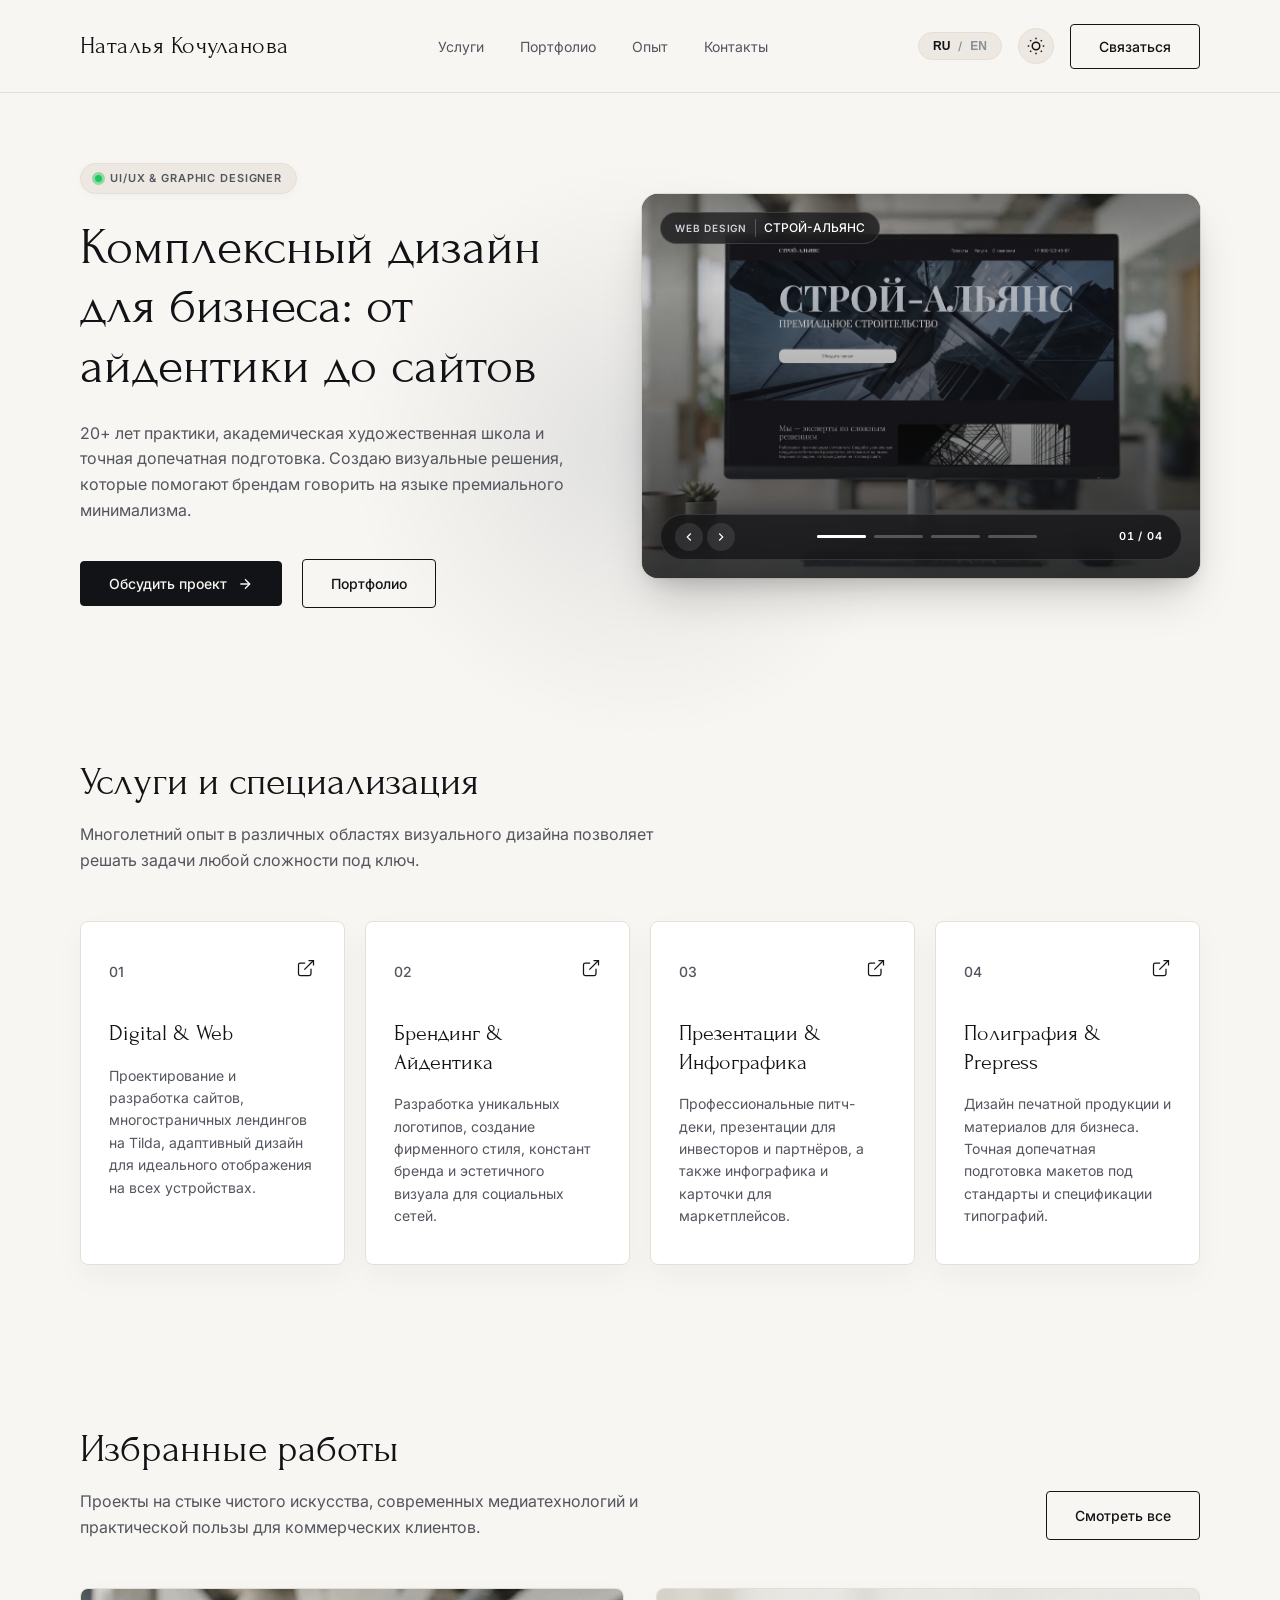
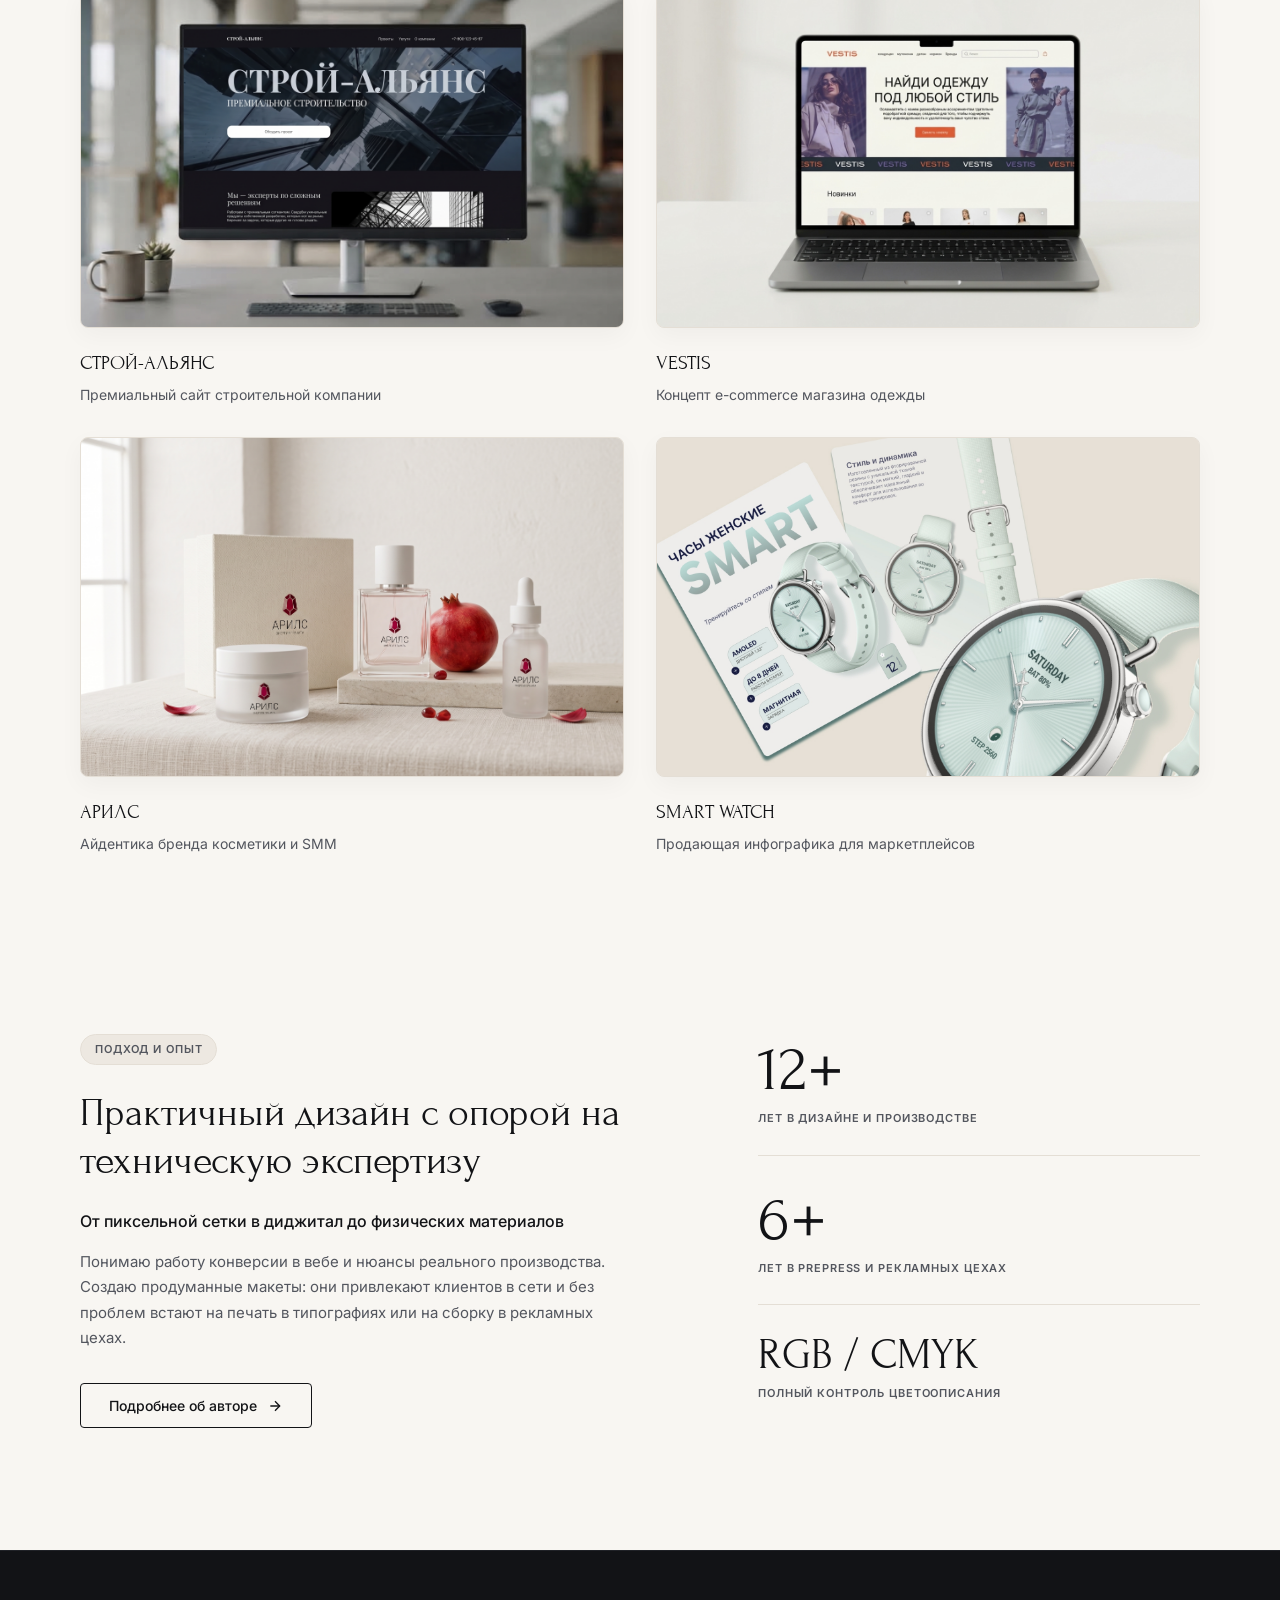
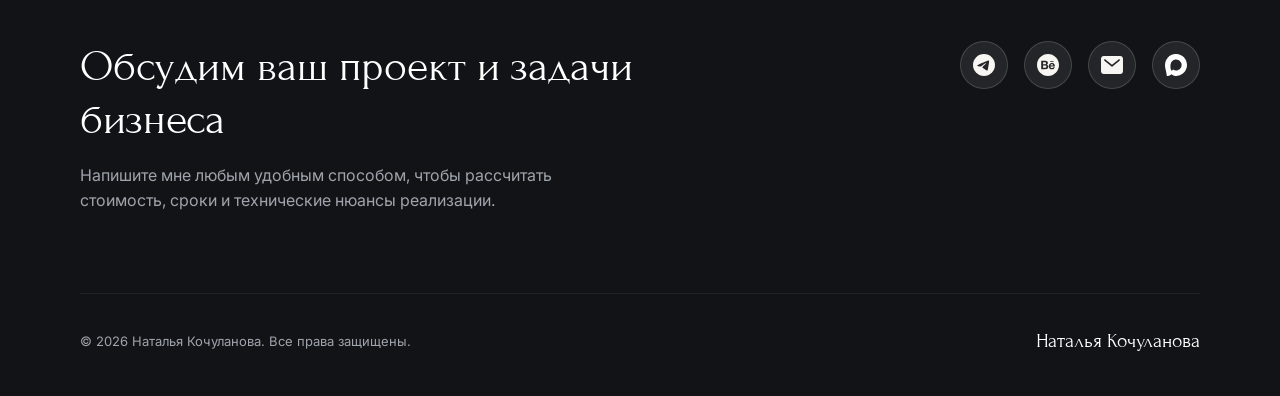
==== index.html @ 68403337 "Add files via upload" ====
<!doctype html>
<html lang="ru" data-theme="light">
  <head>
    <meta charset="UTF-8" />
    <meta
      name="viewport"
      content="width=device-width, initial-scale=1.0, maximum-scale=5.0"
    />
    <title>Наталья Кочуланова — Комплексный дизайн для бизнеса</title>
    <meta
      name="description"
      content="Комплексный дизайн для бизнеса: веб-сайты, айдентика, презентации и точная допечатная подготовка. 20+ лет практики."
    />
    <meta property="og:type" content="website" />
    <meta
      property="og:title"
      content="Наталья Кочуланова — Дизайн для бизнеса"
    />
    <meta
      property="og:description"
      content="Комплексный дизайн для бизнеса: от айдентики до сайтов."
    />
    <meta property="og:image" content="stroi-alliance.jpg" />

    <link
      rel="icon"
      type="image/svg+xml"
      href="data:image/svg+xml,<svg xmlns='http://www.w3.org/2000/svg' viewBox='0 0 32 32'><rect width='32' height='32' rx='8' fill='%23121316'/><path d='M8 22V10h2.4l5.6 8.2V10H18v12h-2.2L10.2 13.6V22H8z' fill='%23F8F6F2'/><path d='M20 10v12h2v-4.5l3.2 4.5h2.6l-3.8-5.2 3.5-4.8H25l-3 4.2V10h-2z' fill='%237D8597'/></svg>"
    />

    <link rel="preconnect" href="https://fonts.googleapis.com" />
    <link rel="preconnect" href="https://fonts.gstatic.com" crossorigin />
    <link
      href="https://fonts.googleapis.com/css2?family=Forum&family=Inter:wght@400;500;600;700&display=swap"
      rel="stylesheet"
    />
    <link rel="stylesheet" href="style.css" />
  </head>
  <body>
    <div class="scroll-progress" id="scroll-progress"></div>
    <div class="ambient-glow" id="ambient-glow"></div>

    <header class="header">
      <div class="container header__container">
        <a href="#" class="header__logo" data-i18n="author_name"
          >Наталья Кочуланова</a
        >

        <nav class="header__nav js-nav">
          <ul class="header__menu">
            <li>
              <a href="#services" class="header__link" data-i18n="nav_services"
                >Услуги</a
              >
            </li>
            <li>
              <a
                href="#portfolio"
                class="header__link"
                data-i18n="nav_portfolio"
                >Портфолио</a
              >
            </li>
            <li>
              <a href="#about" class="header__link" data-i18n="nav_about"
                >Опыт</a
              >
            </li>
            <li>
              <a href="#contacts" class="header__link" data-i18n="nav_contacts"
                >Контакты</a
              >
            </li>
          </ul>

          <div class="header__mobile-controls">
            <div class="lang-switch">
              <button type="button" class="lang-btn is-active" data-lang="ru">
                RU
              </button>
              <span class="lang-divider">/</span>
              <button type="button" class="lang-btn" data-lang="en">EN</button>
            </div>
            <button
              type="button"
              class="theme-toggle js-theme-toggle"
              aria-label="Сменить тему"
            >
              <svg
                class="theme-icon theme-icon--sun"
                width="18"
                height="18"
                viewBox="0 0 24 24"
                fill="none"
                stroke="currentColor"
                stroke-width="2"
              >
                <circle cx="12" cy="12" r="5"></circle>
                <line x1="12" y1="1" x2="12" y2="3"></line>
                <line x1="12" y1="21" x2="12" y2="23"></line>
                <line x1="4.22" y1="4.22" x2="5.64" y2="5.64"></line>
                <line x1="18.36" y1="18.36" x2="19.78" y2="19.78"></line>
                <line x1="1" y1="12" x2="3" y2="12"></line>
                <line x1="21" y1="12" x2="23" y2="12"></line>
                <line x1="4.22" y1="19.78" x2="5.64" y2="18.36"></line>
                <line x1="18.36" y1="5.64" x2="19.78" y2="4.22"></line>
              </svg>
              <svg
                class="theme-icon theme-icon--moon"
                width="18"
                height="18"
                viewBox="0 0 24 24"
                fill="none"
                stroke="currentColor"
                stroke-width="2"
              >
                <path
                  d="M21 12.79A9 9 0 1 1 11.21 3 7 7 0 0 0 21 12.79z"
                ></path>
              </svg>
            </button>
          </div>

          <button class="btn btn--primary header__mobile-btn js-open-modal">
            <span data-i18n="btn_discuss">Обсудить проект</span>
            <svg
              class="btn__arrow"
              width="15"
              height="15"
              viewBox="0 0 24 24"
              fill="none"
              stroke="currentColor"
              stroke-width="2"
            >
              <line x1="5" y1="12" x2="19" y2="12"></line>
              <polyline points="12 5 19 12 12 19"></polyline>
            </svg>
          </button>
        </nav>

        <div class="header__actions">
          <div class="lang-switch header__desktop-control">
            <button type="button" class="lang-btn is-active" data-lang="ru">
              RU
            </button>
            <span class="lang-divider">/</span>
            <button type="button" class="lang-btn" data-lang="en">EN</button>
          </div>

          <button
            type="button"
            class="theme-toggle header__desktop-control js-theme-toggle"
            aria-label="Сменить тему"
          >
            <svg
              class="theme-icon theme-icon--sun"
              width="18"
              height="18"
              viewBox="0 0 24 24"
              fill="none"
              stroke="currentColor"
              stroke-width="2"
            >
              <circle cx="12" cy="12" r="5"></circle>
              <line x1="12" y1="1" x2="12" y2="3"></line>
              <line x1="12" y1="21" x2="12" y2="23"></line>
              <line x1="4.22" y1="4.22" x2="5.64" y2="5.64"></line>
              <line x1="18.36" y1="18.36" x2="19.78" y2="19.78"></line>
              <line x1="1" y1="12" x2="3" y2="12"></line>
              <line x1="21" y1="12" x2="23" y2="12"></line>
              <line x1="4.22" y1="19.78" x2="5.64" y2="18.36"></line>
              <line x1="18.36" y1="5.64" x2="19.78" y2="4.22"></line>
            </svg>
            <svg
              class="theme-icon theme-icon--moon"
              width="18"
              height="18"
              viewBox="0 0 24 24"
              fill="none"
              stroke="currentColor"
              stroke-width="2"
            >
              <path d="M21 12.79A9 9 0 1 1 11.21 3 7 7 0 0 0 21 12.79z"></path>
            </svg>
          </button>

          <button
            class="btn btn--outline header__btn js-open-modal"
            data-magnetic
            data-i18n="btn_contact"
          >
            Связаться
          </button>

          <button
            class="burger-btn js-burger"
            aria-label="Открыть меню"
            aria-expanded="false"
          >
            <span></span>
            <span></span>
          </button>
        </div>
      </div>
    </header>

    <main>
      <section class="hero">
        <div class="container hero__container">
          <div class="hero__content reveal">
            <span class="hero__badge"
              ><span class="badge-dot"></span>UI/UX & GRAPHIC DESIGNER</span
            >
            <h1 class="hero__title" data-i18n="hero_title">
              Комплексный дизайн для бизнеса: от айдентики до сайтов
            </h1>
            <p class="hero__subtitle" data-i18n="hero_subtitle">
              20+ лет практики, академическая художественная школа и точная
              допечатная подготовка. Создаю визуальные решения, которые помогают
              брендам говорить на языке премиального минимализма.
            </p>
            <div class="hero__actions">
              <button class="btn btn--primary js-open-modal" data-magnetic>
                <span data-i18n="btn_discuss">Обсудить проект</span>
                <svg
                  class="btn__arrow"
                  width="16"
                  height="16"
                  viewBox="0 0 24 24"
                  fill="none"
                  stroke="currentColor"
                  stroke-width="2"
                >
                  <line x1="5" y1="12" x2="19" y2="12"></line>
                  <polyline points="12 5 19 12 12 19"></polyline>
                </svg>
              </button>
              <a
                href="#portfolio"
                class="btn btn--outline"
                data-magnetic
                data-i18n="btn_portfolio"
              >
                Портфолио
              </a>
            </div>
          </div>

          <div class="hero__visual reveal">
            <div class="hero__slider tilt-target" id="hero-slider">
              <div class="hero__slides">
                <div class="hero__slide is-active">
                  <img
                    src="stroi-alliance.jpg"
                    alt="СТРОЙ-АЛЬЯНС"
                    class="hero__slide-image"
                    fetchpriority="high"
                  />
                  <div class="hero__slide-badge">
                    <span class="hero__slide-tag">Web Design</span>
                    <span class="hero__slide-name">СТРОЙ-АЛЬЯНС</span>
                  </div>
                </div>

                <div class="hero__slide">
                  <img
                    src="vestis.jpg"
                    alt="VESTIS"
                    class="hero__slide-image"
                    loading="lazy"
                  />
                  <div class="hero__slide-badge">
                    <span class="hero__slide-tag">E-Commerce</span>
                    <span class="hero__slide-name">VESTIS</span>
                  </div>
                </div>

                <div class="hero__slide">
                  <img
                    src="arils.jpg"
                    alt="АРИЛС"
                    class="hero__slide-image"
                    loading="lazy"
                  />
                  <div class="hero__slide-badge">
                    <span class="hero__slide-tag">Branding</span>
                    <span class="hero__slide-name">АРИЛС</span>
                  </div>
                </div>

                <div class="hero__slide">
                  <img
                    src="smartwatch.jpg"
                    alt="SMART WATCH"
                    class="hero__slide-image"
                    loading="lazy"
                  />
                  <div class="hero__slide-badge">
                    <span class="hero__slide-tag">Infographics</span>
                    <span class="hero__slide-name">SMART WATCH</span>
                  </div>
                </div>
              </div>

              <div class="hero__slider-bar">
                <div class="hero__slider-nav">
                  <button
                    type="button"
                    class="hero__slider-arrow js-slider-prev"
                    aria-label="Предыдущий слайд"
                  >
                    <svg
                      width="14"
                      height="14"
                      viewBox="0 0 24 24"
                      fill="none"
                      stroke="currentColor"
                      stroke-width="2"
                    >
                      <polyline points="15 18 9 12 15 6"></polyline>
                    </svg>
                  </button>
                  <button
                    type="button"
                    class="hero__slider-arrow js-slider-next"
                    aria-label="Следующий слайд"
                  >
                    <svg
                      width="14"
                      height="14"
                      viewBox="0 0 24 24"
                      fill="none"
                      stroke="currentColor"
                      stroke-width="2"
                    >
                      <polyline points="9 18 15 12 9 6"></polyline>
                    </svg>
                  </button>
                </div>

                <div class="hero__slider-pagination">
                  <button
                    type="button"
                    class="hero__slider-bullet is-active"
                    data-index="0"
                    aria-label="Слайд 1"
                  >
                    <span class="hero__slider-bullet-fill"></span>
                  </button>
                  <button
                    type="button"
                    class="hero__slider-bullet"
                    data-index="1"
                    aria-label="Слайд 2"
                  >
                    <span class="hero__slider-bullet-fill"></span>
                  </button>
                  <button
                    type="button"
                    class="hero__slider-bullet"
                    data-index="2"
                    aria-label="Слайд 3"
                  >
                    <span class="hero__slider-bullet-fill"></span>
                  </button>
                  <button
                    type="button"
                    class="hero__slider-bullet"
                    data-index="3"
                    aria-label="Слайд 4"
                  >
                    <span class="hero__slider-bullet-fill"></span>
                  </button>
                </div>

                <div class="hero__slider-counter" id="slider-counter">
                  01 / 04
                </div>
              </div>
            </div>
          </div>
        </div>
      </section>

      <section class="services" id="services">
        <div class="container">
          <div class="services__header reveal">
            <h2 class="section-title" data-i18n="services_title">
              Услуги и специализация
            </h2>
            <p class="section-subtitle" data-i18n="services_subtitle">
              Многолетний опыт в различных областях визуального дизайна
              позволяет решать задачи любой сложности под ключ.
            </p>
          </div>
          <div class="services__grid">
            <article class="service-card reveal tilt-target">
              <div class="service-card__top">
                <span class="service-card__number">01</span>
                <div class="service-card__icon">
                  <svg
                    width="20"
                    height="20"
                    viewBox="0 0 24 24"
                    fill="none"
                    stroke="currentColor"
                    stroke-width="1.5"
                  >
                    <path
                      d="M18 13v6a2 2 0 0 1-2 2H5a2 2 0 0 1-2-2V8a2 2 0 0 1 2-2h6"
                    ></path>
                    <polyline points="15 3 21 3 21 9"></polyline>
                    <line x1="10" y1="14" x2="21" y2="3"></line>
                  </svg>
                </div>
              </div>
              <h3 class="service-card__title">Digital & Web</h3>
              <p class="service-card__text" data-i18n="service_1_text">
                Проектирование и разработка сайтов, многостраничных лендингов на
                Tilda, адаптивный дизайн для идеального отображения на всех
                устройствах.
              </p>
            </article>

            <article class="service-card reveal tilt-target">
              <div class="service-card__top">
                <span class="service-card__number">02</span>
                <div class="service-card__icon">
                  <svg
                    width="20"
                    height="20"
                    viewBox="0 0 24 24"
                    fill="none"
                    stroke="currentColor"
                    stroke-width="1.5"
                  >
                    <path
                      d="M18 13v6a2 2 0 0 1-2 2H5a2 2 0 0 1-2-2V8a2 2 0 0 1 2-2h6"
                    ></path>
                    <polyline points="15 3 21 3 21 9"></polyline>
                    <line x1="10" y1="14" x2="21" y2="3"></line>
                  </svg>
                </div>
              </div>
              <h3 class="service-card__title" data-i18n="service_2_title">
                Брендинг & Айдентика
              </h3>
              <p class="service-card__text" data-i18n="service_2_text">
                Разработка уникальных логотипов, создание фирменного стиля,
                констант бренда и эстетичного визуала для социальных сетей.
              </p>
            </article>

            <article class="service-card reveal tilt-target">
              <div class="service-card__top">
                <span class="service-card__number">03</span>
                <div class="service-card__icon">
                  <svg
                    width="20"
                    height="20"
                    viewBox="0 0 24 24"
                    fill="none"
                    stroke="currentColor"
                    stroke-width="1.5"
                  >
                    <path
                      d="M18 13v6a2 2 0 0 1-2 2H5a2 2 0 0 1-2-2V8a2 2 0 0 1 2-2h6"
                    ></path>
                    <polyline points="15 3 21 3 21 9"></polyline>
                    <line x1="10" y1="14" x2="21" y2="3"></line>
                  </svg>
                </div>
              </div>
              <h3 class="service-card__title" data-i18n="service_3_title">
                Презентации & Инфографика
              </h3>
              <p class="service-card__text" data-i18n="service_3_text">
                Профессиональные питч-деки, презентации для инвесторов и
                партнёров, а также инфографика и карточки для маркетплейсов.
              </p>
            </article>

            <article class="service-card reveal tilt-target">
              <div class="service-card__top">
                <span class="service-card__number">04</span>
                <div class="service-card__icon">
                  <svg
                    width="20"
                    height="20"
                    viewBox="0 0 24 24"
                    fill="none"
                    stroke="currentColor"
                    stroke-width="1.5"
                  >
                    <path
                      d="M18 13v6a2 2 0 0 1-2 2H5a2 2 0 0 1-2-2V8a2 2 0 0 1 2-2h6"
                    ></path>
                    <polyline points="15 3 21 3 21 9"></polyline>
                    <line x1="10" y1="14" x2="21" y2="3"></line>
                  </svg>
                </div>
              </div>
              <h3 class="service-card__title" data-i18n="service_4_title">
                Полиграфия & Prepress
              </h3>
              <p class="service-card__text" data-i18n="service_4_text">
                Дизайн печатной продукции и материалов для бизнеса. Точная
                допечатная подготовка макетов под стандарты и спецификации
                типографий.
              </p>
            </article>
          </div>
        </div>
      </section>

      <section class="portfolio" id="portfolio">
        <div class="container">
          <div class="portfolio__header reveal">
            <div class="portfolio__heading">
              <h2 class="section-title" data-i18n="portfolio_title">
                Избранные работы
              </h2>
              <p class="section-subtitle" data-i18n="portfolio_subtitle">
                Проекты на стыке чистого искусства, современных медиатехнологий
                и практической пользы для коммерческих клиентов.
              </p>
            </div>
            <a
              href="https://disk.yandex.ru/d/Xmg36txc8Z6pYA"
              target="_blank"
              rel="noopener noreferrer"
              class="btn btn--outline portfolio__btn"
              data-magnetic
              data-i18n="btn_see_all"
            >
              Смотреть все
            </a>
          </div>
          <div class="portfolio__grid">
            <a
              href="https://www.behance.net/gallery/255481181/dizajn-lendinga-dlja-stroitelnoj-kompanii"
              target="_blank"
              rel="noopener noreferrer"
              class="project-card reveal tilt-target"
            >
              <div class="project-card__image-box">
                <img
                  src="stroi-alliance.jpg"
                  alt="СТРОЙ-АЛЬЯНС"
                  class="project-card__image"
                  loading="lazy"
                />
              </div>
              <div class="project-card__content">
                <h3 class="project-card__title">СТРОЙ-АЛЬЯНС</h3>
                <p class="project-card__desc" data-i18n="proj_1_desc">
                  Премиальный сайт строительной компании
                </p>
              </div>
            </a>

            <a
              href="https://www.behance.net/gallery/244099707/VESTIS-E-commerce-Website-Design"
              target="_blank"
              rel="noopener noreferrer"
              class="project-card reveal tilt-target"
            >
              <div class="project-card__image-box">
                <img
                  src="vestis.jpg"
                  alt="VESTIS"
                  class="project-card__image"
                  loading="lazy"
                />
              </div>
              <div class="project-card__content">
                <h3 class="project-card__title">VESTIS</h3>
                <p class="project-card__desc" data-i18n="proj_2_desc">
                  Концепт e-commerce магазина одежды
                </p>
              </div>
            </a>

            <a
              href="https://www.behance.net/gallery/255492371/ARILS-Beauty-Brand-Identity-Social-Media-Banners"
              target="_blank"
              rel="noopener noreferrer"
              class="project-card reveal tilt-target"
            >
              <div class="project-card__image-box">
                <img
                  src="arils.jpg"
                  alt="АРИЛС"
                  class="project-card__image"
                  loading="lazy"
                />
              </div>
              <div class="project-card__content">
                <h3 class="project-card__title">АРИЛС</h3>
                <p class="project-card__desc" data-i18n="proj_3_desc">
                  Айдентика бренда косметики и SMM
                </p>
              </div>
            </a>

            <a
              href="https://www.behance.net/gallery/255485247/Wildberries-Infographics-Xiaomi-Watch-S4-Smartwatch"
              target="_blank"
              rel="noopener noreferrer"
              class="project-card reveal tilt-target"
            >
              <div class="project-card__image-box">
                <img
                  src="smartwatch.jpg"
                  alt="SMART WATCH"
                  class="project-card__image"
                  loading="lazy"
                />
              </div>
              <div class="project-card__content">
                <h3 class="project-card__title">SMART WATCH</h3>
                <p class="project-card__desc" data-i18n="proj_4_desc">
                  Продающая инфографика для маркетплейсов
                </p>
              </div>
            </a>
          </div>
        </div>
      </section>

      <section class="about" id="about">
        <div class="container about__container">
          <div class="about__left reveal">
            <span class="about__badge" data-i18n="about_badge"
              >ПОДХОД И ОПЫТ</span
            >
            <h2 class="about__title" data-i18n="about_title">
              Практичный дизайн с опорой на техническую экспертизу
            </h2>
            <p class="about__lead" data-i18n="about_lead">
              От пиксельной сетки в диджитал до физических материалов
            </p>
            <p class="about__text" data-i18n="about_text">
              Понимаю работу конверсии в вебе и нюансы реального производства.
              Создаю продуманные макеты: они привлекают клиентов в сети и без
              проблем встают на печать в типографиях или на сборку в рекламных
              цехах.
            </p>
            <button
              type="button"
              class="btn btn--outline about__btn js-open-about-modal"
              data-magnetic
            >
              <span class="btn__text" data-i18n="btn_about_more"
                >Подробнее об авторе</span
              >
              <svg
                class="btn__arrow"
                width="16"
                height="16"
                viewBox="0 0 24 24"
                fill="none"
                stroke="currentColor"
                stroke-width="2"
              >
                <line x1="5" y1="12" x2="19" y2="12"></line>
                <polyline points="12 5 19 12 12 19"></polyline>
              </svg>
            </button>
          </div>

          <div class="about__right reveal">
            <div class="stat-item">
              <div class="stat-item__value">
                <span class="js-counter" data-target="20">0</span
                ><span class="stat-item__suffix">+</span>
              </div>
              <p class="stat-item__label" data-i18n="stat_1_label">
                ЛЕТ В ДИЗАЙНЕ И ПРОИЗВОДСТВЕ
              </p>
            </div>

            <div class="stat-item">
              <div class="stat-item__value">
                <span class="js-counter" data-target="11">0</span
                ><span class="stat-item__suffix">+</span>
              </div>
              <p class="stat-item__label" data-i18n="stat_2_label">
                ЛЕТ В PREPRESS И РЕКЛАМНЫХ ЦЕХАХ
              </p>
            </div>

            <div class="stat-item">
              <div class="stat-item__value stat-item__value--text">
                RGB / CMYK
              </div>
              <p class="stat-item__label" data-i18n="stat_3_label">
                ПОЛНЫЙ КОНТРОЛЬ ЦВЕТООПИСАНИЯ
              </p>
            </div>
          </div>
        </div>
      </section>
    </main>

    <footer class="footer" id="contacts">
      <div class="container footer__container">
        <div class="footer__top">
          <div class="footer__info reveal">
            <h2 class="footer__title" data-i18n="footer_title">
              Обсудим ваш проект и задачи бизнеса
            </h2>
            <p class="footer__subtitle" data-i18n="footer_subtitle">
              Напишите мне любым удобным способом, чтобы рассчитать стоимость,
              сроки и технические нюансы реализации.
            </p>
          </div>
          <div class="footer__socials reveal">
            <a
              href="https://t.me/Kochulanova"
              target="_blank"
              rel="noopener noreferrer"
              class="social-icon"
              aria-label="Telegram"
              data-magnetic
            >
              <img src="telegram.svg" alt="Telegram" class="social-icon__img" />
            </a>
            <a
              href="https://www.behance.net/0bb39ffb"
              target="_blank"
              rel="noopener noreferrer"
              class="social-icon"
              aria-label="Behance"
              data-magnetic
            >
              <img src="behance.svg" alt="Behance" class="social-icon__img" />
            </a>
            <a
              href="mailto:kochulanova_nata@mail.ru"
              class="social-icon"
              aria-label="Email"
              data-magnetic
            >
              <img src="mail.svg" alt="Email" class="social-icon__img" />
            </a>
            <a
              href="https://max.ru/u/f9LHodD0cOK-RmuOq5lzSVgZ3cNn1aPtLSlQVpxC5IBOpIOSm9xRrmQgdhl"
              target="_blank"
              rel="noopener noreferrer"
              class="social-icon"
              aria-label="MAX"
              data-magnetic
            >
              <img src="Max.svg" alt="MAX" class="social-icon__img" />
            </a>
          </div>
        </div>
        <div class="footer__bottom">
          <p class="footer__copy" data-i18n="footer_copy">
            &copy; 2026 Наталья Кочуланова. Все права защищены.
          </p>
          <div class="footer__author" data-i18n="author_name">
            Наталья Кочуланова
          </div>
        </div>
      </div>
    </footer>

    <div class="modal" id="contact-modal" aria-hidden="true">
      <div class="modal__overlay js-close-modal"></div>
      <div class="modal__dialog">
        <button
          type="button"
          class="modal__close js-close-modal"
          aria-label="Закрыть окно"
          data-modal-interactive
        >
          <svg
            width="14"
            height="14"
            viewBox="0 0 24 24"
            fill="none"
            stroke="currentColor"
            stroke-width="2"
          >
            <line x1="18" y1="6" x2="6" y2="18"></line>
            <line x1="6" y1="6" x2="18" y2="18"></line>
          </svg>
        </button>

        <div class="modal__header">
          <h3 class="modal__title" data-i18n="modal_contact_title">
            Обсудить проект
          </h3>
          <p class="modal__subtitle" data-i18n="modal_contact_sub">
            Выберите направление и укажите контакт — я свяжусь с вами в течение
            2-3 часов с оценкой сроков.
          </p>
        </div>

        <form class="modal__form" id="lead-form">
          <input
            type="checkbox"
            name="botcheck"
            style="display: none !important"
            tabindex="-1"
            autocomplete="off"
          />
          <input
            type="hidden"
            name="service"
            id="selected-service"
            value="Веб-сайт"
          />

          <div class="form-group">
            <label class="form-label" data-i18n="label_direction"
              >Направление проекта</label
            >
            <div class="service-chips" id="service-chips">
              <button
                type="button"
                class="chip is-active"
                data-value="Веб-сайт"
                data-modal-interactive
                data-i18n="chip_web"
              >
                Веб-сайт
              </button>
              <button
                type="button"
                class="chip"
                data-value="Айдентика"
                data-modal-interactive
                data-i18n="chip_identity"
              >
                Айдентика
              </button>
              <button
                type="button"
                class="chip"
                data-value="Инфографика"
                data-modal-interactive
                data-i18n="chip_infographics"
              >
                Инфографика
              </button>
              <button
                type="button"
                class="chip"
                data-value="Полиграфия"
                data-modal-interactive
                data-i18n="chip_print"
              >
                Полиграфия
              </button>
              <button
                type="button"
                class="chip"
                data-value="Комплекс"
                data-modal-interactive
                data-i18n="chip_complex"
              >
                Комплекс
              </button>
              <button
                type="button"
                class="chip"
                data-value="Другое"
                data-modal-interactive
                data-i18n="chip_other"
              >
                Другое
              </button>
            </div>
          </div>

          <div class="form-group">
            <label class="form-label" data-i18n="label_preferred_channel"
              >Предпочитаемый способ связи</label
            >
            <div class="channel-tabs" id="channel-tabs">
              <button
                type="button"
                class="channel-tab is-active"
                data-channel="Telegram"
                data-placeholder="@username или телефон"
                data-modal-interactive
              >
                Telegram
              </button>
              <button
                type="button"
                class="channel-tab"
                data-channel="MAX"
                data-placeholder="Ссылка или телефон"
                data-modal-interactive
              >
                MAX
              </button>
              <button
                type="button"
                class="channel-tab"
                data-channel="Gmail"
                data-placeholder="name@gmail.com"
                data-modal-interactive
              >
                Gmail
              </button>
            </div>
          </div>
          <input
            type="hidden"
            name="channel"
            id="selected-channel"
            value="Telegram"
          />

          <div class="form-row">
            <div class="form-group">
              <label for="user-name" class="form-label" data-i18n="label_name"
                >Ваше имя *</label
              >
              <input
                type="text"
                id="user-name"
                name="name"
                class="form-input"
                placeholder="Александр"
                required
                autocomplete="name"
                data-modal-interactive
                data-i18n-placeholder="placeholder_name"
              />
            </div>
            <div class="form-group">
              <label
                for="user-contact"
                class="form-label"
                data-i18n="label_contact"
                >Контакт *</label
              >
              <input
                type="text"
                id="user-contact"
                name="contact"
                class="form-input"
                placeholder="@username или телефон"
                required
                data-modal-interactive
                data-i18n-placeholder="placeholder_contact"
              />
            </div>
          </div>

          <div class="form-group">
            <label for="user-msg" class="form-label" data-i18n="label_task"
              >О задаче (необязательно)</label
            >
            <textarea
              id="user-msg"
              name="message"
              class="form-textarea"
              rows="3"
              placeholder="Сроки, задачи, ссылки на референсы или ТЗ..."
              data-modal-interactive
              data-i18n-placeholder="placeholder_task"
            ></textarea>
          </div>

          <div class="modal__actions">
            <button
              type="submit"
              class="btn btn--primary modal__submit"
              data-modal-interactive
            >
              <span class="btn__text" data-i18n="btn_submit_lead"
                >Отправить заявку</span
              >
              <svg
                class="btn__arrow"
                width="16"
                height="16"
                viewBox="0 0 24 24"
                fill="none"
                stroke="currentColor"
                stroke-width="2"
              >
                <line x1="5" y1="12" x2="19" y2="12"></line>
                <polyline points="12 5 19 12 12 19"></polyline>
              </svg>
              <span class="btn__loader"></span>
            </button>
            <div class="form-status" id="form-status"></div>
            <p class="form-privacy" data-i18n="privacy_notice">
              Нажимая кнопку, вы подтверждаете согласие на конфиденциальную
              обработку контактных данных.
            </p>
          </div>
        </form>
      </div>
    </div>

    <div class="modal modal--about" id="about-modal" aria-hidden="true">
      <div class="modal__overlay js-close-modal"></div>
      <div class="modal__dialog modal__dialog--about">
        <button
          type="button"
          class="modal__close js-close-modal"
          aria-label="Закрыть окно"
          data-modal-interactive
        >
          <svg
            width="14"
            height="14"
            viewBox="0 0 24 24"
            fill="none"
            stroke="currentColor"
            stroke-width="2"
          >
            <line x1="18" y1="6" x2="6" y2="18"></line>
            <line x1="6" y1="6" x2="18" y2="18"></line>
          </svg>
        </button>

        <div class="about-modal__grid">
          <div class="about-modal__aside">
            <div class="about-modal__photo-box">
              <img
                src="natalia.jpg"
                alt="Наталья Кочуланова"
                class="about-modal__photo"
              />
            </div>
            <div class="about-modal__meta">
              <div class="about-modal__meta-block">
                <span class="about-modal__meta-label" data-i18n="about_meta_edu"
                  >Образование</span
                >
                <p class="about-modal__meta-text" data-i18n="about_edu_1">
                  ЧГУ &bull; ИЗО и черчение
                </p>
                <p class="about-modal__meta-sub" data-i18n="about_edu_2">
                  Школа «Логомашина» &bull; Digital-дизайн
                </p>
              </div>
              <div class="about-modal__meta-block">
                <span class="about-modal__meta-label" data-i18n="about_meta_exp"
                  >Опыт в индустрии</span
                >
                <p class="about-modal__meta-text" data-i18n="about_exp_val">
                  20+ лет практики &bull; 150+ проектов
                </p>
              </div>
            </div>
          </div>

          <div class="about-modal__main">
            <div class="about-modal__header">
              <h3 class="about-modal__name" data-i18n="author_name">
                Наталья Кочуланова
              </h3>
              <p class="about-modal__role" data-i18n="about_role">
                Графический & Digital-дизайнер &bull; Prepress-эксперт
              </p>
            </div>

            <div class="about-modal__desc">
              <p class="about-modal__lead" data-i18n="about_lead_full">
                Академическое художественное образование (ЧГУ) в сочетании с
                многолетним опытом в реальном производстве рекламных цехов и
                типографий.
              </p>
              <p class="about-modal__text" data-i18n="about_text_full">
                Свободно объединяю технологические стандарты физических
                материалов (prepress, спуски полос, фрезеровка, плоттерная
                резка) с современным цифровым дизайном (UI/UX, Tilda Z-Block,
                инфографика, бизнес-презентации). Для генерации уникальных
                арт-активов и ускорения рутинных этапов активно использую
                Midjourney и ChatGPT.
              </p>
            </div>

            <div class="about-modal__block">
              <h4 class="about-modal__title" data-i18n="about_skills_title">
                Ключевые компетенции
              </h4>
              <div class="about-modal__cards">
                <div class="about-card">
                  <div class="about-card__tag">Web & UI</div>
                  <h5 class="about-card__title">Digital & Web</h5>
                  <p class="about-card__text" data-i18n="about_card_1">
                    Проектирование в Figma, верстка лендингов на Tilda,
                    продающая инфографика и карточки для маркетплейсов, 150+
                    питч-деков и презентаций для EdTech и бизнеса.
                  </p>
                </div>
                <div class="about-card">
                  <div class="about-card__tag">Print</div>
                  <h5 class="about-card__title" data-i18n="service_4_title">
                    Графика & Prepress
                  </h5>
                  <p class="about-card__text" data-i18n="about_card_2">
                    Владение Adobe Photoshop и CorelDRAW. Допечатная подготовка
                    любой сложности под стандарты производств: CMYK, УФ-печать,
                    плоттерная резка, точные контуры.
                  </p>
                </div>
                <div class="about-card">
                  <div class="about-card__tag">Identity</div>
                  <h5 class="about-card__title" data-i18n="about_card_3_title">
                    Брендинг & Носители
                  </h5>
                  <p class="about-card__text" data-i18n="about_card_3">
                    Логотипы, бренд-константы, навигационные интерьерные
                    системы, комплексный дизайн оформления фасадов и
                    брендирования автотранспорта.
                  </p>
                </div>
                <div class="about-card">
                  <div class="about-card__tag">Art</div>
                  <h5 class="about-card__title" data-i18n="about_card_4_title">
                    Арт-дирекшн
                  </h5>
                  <p class="about-card__text" data-i18n="about_card_4">
                    Профессиональный контроль цвета, типографики и иерархии
                    композиции, опыт руководства художественным отделением и
                    кураторства выставочных экспозиций.
                  </p>
                </div>
              </div>
            </div>

            <div class="about-modal__block">
              <h4 class="about-modal__title" data-i18n="about_work_title">
                Опыт работы
              </h4>
              <div class="about-timeline">
                <div class="about-timeline__item">
                  <span class="about-timeline__period">2021 — 2026</span>
                  <div class="about-timeline__info">
                    <h5
                      class="about-timeline__role"
                      data-i18n="timeline_1_role"
                    >
                      Digital-дизайнер / Фриланс
                    </h5>
                    <p class="about-timeline__desc" data-i18n="timeline_1_desc">
                      Разработка коммерческой графики и интерфейсов. Palme
                      School (Канада): создание 150+ материалов в единой
                      бренд-системе. Курс продуктового дизайна в «Логомашине».
                    </p>
                  </div>
                </div>
                <div class="about-timeline__item">
                  <span class="about-timeline__period">2013 — 2026</span>
                  <div class="about-timeline__info">
                    <h5
                      class="about-timeline__role"
                      data-i18n="timeline_2_role"
                    >
                      Руководитель художественного отделения / Арт-консультант
                    </h5>
                    <p class="about-timeline__desc" data-i18n="timeline_2_desc">
                      Руководство выставочной деятельностью и визуальным стилем
                      крупных арт-событий. Экспертный контроль композиции и
                      цветового пространства.
                    </p>
                  </div>
                </div>
                <div class="about-timeline__item">
                  <span class="about-timeline__period">2002 — 2013</span>
                  <div class="about-timeline__info">
                    <h5
                      class="about-timeline__role"
                      data-i18n="timeline_3_role"
                    >
                      Дизайнер-технолог / Prepress-специалист (РА «Прорыв», ООО
                      «ЦРТ»)
                    </h5>
                    <p class="about-timeline__desc" data-i18n="timeline_3_desc">
                      Рекламная поддержка ХК «Северсталь» и сети «Мори-Синема».
                      Проектирование наружной и интерьерной рекламы: от
                      векторных чертежей до сборки в цехах и монтажа.
                    </p>
                  </div>
                </div>
              </div>
            </div>

            <div class="about-modal__block">
              <h4 class="about-modal__title" data-i18n="about_tools_title">
                Инструменты и технологии
              </h4>
              <div class="about-tags">
                <span class="about-tag">Figma</span>
                <span class="about-tag">Adobe Photoshop</span>
                <span class="about-tag">CorelDRAW</span>
                <span class="about-tag">Tilda (Z-Block)</span>
                <span class="about-tag">Prepress / CMYK</span>
                <span class="about-tag">Midjourney</span>
                <span class="about-tag">ChatGPT</span>
              </div>
            </div>

            <div class="about-modal__action">
              <button
                type="button"
                class="btn btn--primary js-about-to-contact"
                data-magnetic
              >
                <span data-i18n="btn_discuss_author"
                  >Обсудить проект с автором</span
                >
                <svg
                  class="btn__arrow"
                  width="16"
                  height="16"
                  viewBox="0 0 24 24"
                  fill="none"
                  stroke="currentColor"
                  stroke-width="2"
                >
                  <line x1="5" y1="12" x2="19" y2="12"></line>
                  <polyline points="12 5 19 12 12 19"></polyline>
                </svg>
              </button>
            </div>
          </div>
        </div>
      </div>
    </div>

    <script src="script.js"></script>
  </body>
</html>
---- style.css ----
:root {
  --bg-primary: #f8f6f2;
  --bg-card: #ffffff;
  --bg-badge: #ede8e1;
  --bg-header: rgba(248, 246, 242, 0.94);
  --text-dark: #121316;
  --text-muted: #53565e;
  --text-dim: #888d96;
  --border-light: #e4ded5;
  --border-card: #e5dfd6;
  --btn-primary-bg: #121316;
  --btn-primary-text: #f8f6f2;
  --btn-primary-hover: #262c37;
  --btn-glow-shadow: 0 10px 26px rgba(38, 44, 55, 0.24);
  --slider-active: #ffffff;
  --footer-bg: #121316;
  --footer-title: #ffffff;
  --footer-text: #9fa4ac;
  --footer-border: #202227;
  --shadow-card: 0 12px 30px rgba(0, 0, 0, 0.04);
  --shadow-modal: 0 28px 70px rgba(0, 0, 0, 0.28);
  --font-serif: "Forum", serif;
  --font-sans: "Inter", sans-serif;
  --transition-fast: 0.28s cubic-bezier(0.16, 1, 0.3, 1);
  --transition-smooth: 0.65s cubic-bezier(0.16, 1, 0.3, 1);
}

[data-theme="dark"] {
  --bg-primary: #0e0f12;
  --bg-card: #16181c;
  --bg-badge: #1f2127;
  --bg-header: rgba(14, 15, 18, 0.92);
  --text-dark: #f8f7f4;
  --text-muted: #9fa4ac;
  --text-dim: #6a6f77;
  --border-light: #24262d;
  --border-card: #22242a;
  --btn-primary-bg: #f8f7f4;
  --btn-primary-text: #121316;
  --btn-primary-hover: #d2d6df;
  --btn-glow-shadow: 0 10px 28px rgba(210, 214, 223, 0.28);
  --slider-active: #ffffff;
  --footer-bg: #090a0c;
  --footer-title: #ffffff;
  --footer-text: #8e939d;
  --footer-border: #18191d;
  --shadow-card: 0 14px 34px rgba(0, 0, 0, 0.45);
  --shadow-modal: 0 32px 80px rgba(0, 0, 0, 0.7);
}

*,
*::before,
*::after {
  box-sizing: border-box;
  margin: 0;
  padding: 0;
}

html,
body,
.modal__dialog,
.modal__dialog--about,
.header__nav {
  scrollbar-width: thin;
  scrollbar-color: rgba(120, 126, 138, 0.38) transparent;
}

::-webkit-scrollbar {
  width: 6px;
  height: 6px;
}

::-webkit-scrollbar-track {
  background: transparent;
}

::-webkit-scrollbar-thumb {
  background: rgba(120, 126, 138, 0.34);
  border-radius: 99px;
  border: 1px solid transparent;
  background-clip: padding-box;
  transition: background-color var(--transition-fast);
}

::-webkit-scrollbar-thumb:hover {
  background: rgba(120, 126, 138, 0.68);
}

::-webkit-scrollbar-button {
  display: none !important;
  width: 0 !important;
  height: 0 !important;
}

html {
  scroll-behavior: smooth;
  overflow-x: clip;
}

body {
  background-color: var(--bg-primary);
  color: var(--text-dark);
  font-family: var(--font-sans);
  -webkit-font-smoothing: antialiased;
  -moz-osx-font-smoothing: grayscale;
  line-height: 1.5;
  overflow-x: clip;
  width: 100%;
  position: relative;
  transition:
    background-color var(--transition-fast),
    color var(--transition-fast);
}

.scroll-progress {
  position: fixed;
  top: 0;
  left: 0;
  height: 3px;
  width: 0%;
  background: linear-gradient(90deg, #262c37, #7d8597, #121316);
  z-index: 1001;
  transition: width 0.08s linear;
}

[data-theme="dark"] .scroll-progress {
  background: linear-gradient(90deg, #f8f7f4, #8b92a2, #474f60);
}

.ambient-glow {
  position: fixed;
  width: 580px;
  height: 580px;
  border-radius: 50%;
  background: radial-gradient(
    circle,
    rgba(50, 65, 90, 0.12) 0%,
    rgba(50, 65, 90, 0.04) 45%,
    transparent 70%
  );
  pointer-events: none;
  z-index: 0;
  transform: translate(-50%, -50%);
  transition: opacity 0.4s ease;
}

[data-theme="dark"] .ambient-glow {
  background: radial-gradient(
    circle,
    rgba(140, 170, 215, 0.16) 0%,
    rgba(140, 170, 215, 0.05) 45%,
    transparent 70%
  );
}

.container {
  width: 100%;
  max-width: 1440px;
  margin: 0 auto;
  padding: 0 80px;
  position: relative;
  z-index: 1;
}

a {
  text-decoration: none;
  color: inherit;
}

ul {
  list-style: none;
}

img {
  max-width: 100%;
  height: auto;
  display: block;
}

#services,
#portfolio,
#about,
#contacts {
  scroll-margin-top: 100px;
}

.section-title {
  font-family: var(--font-serif);
  font-size: 40px;
  font-weight: 400;
  line-height: 1.2;
  color: var(--text-dark);
  margin-bottom: 16px;
}

.section-subtitle {
  font-size: 16px;
  line-height: 1.6;
  color: var(--text-muted);
  max-width: 600px;
}

.btn {
  display: inline-flex;
  align-items: center;
  justify-content: center;
  gap: 10px;
  position: relative;
  padding: 13px 28px;
  font-family: var(--font-sans);
  font-size: 14px;
  font-weight: 500;
  border-radius: 4px;
  cursor: pointer;
  border: 1px solid transparent;
  outline: none;
  overflow: hidden;
  will-change: transform;
  transition:
    background-color var(--transition-fast),
    color var(--transition-fast),
    border-color var(--transition-fast),
    box-shadow var(--transition-fast),
    transform var(--transition-fast);
}

.btn::after {
  content: "";
  position: absolute;
  top: 0;
  left: -120%;
  width: 60%;
  height: 100%;
  background: linear-gradient(
    90deg,
    transparent,
    rgba(255, 255, 255, 0.22),
    transparent
  );
  transform: skewX(-20deg);
  transition: left 0.65s ease;
  pointer-events: none;
}

.btn:hover::after {
  left: 150%;
}

.btn__arrow {
  display: inline-block;
  flex-shrink: 0;
  transition: transform 0.28s cubic-bezier(0.16, 1, 0.3, 1);
}

.btn:hover .btn__arrow {
  transform: translateX(5px);
}

.btn--primary {
  background-color: var(--btn-primary-bg) !important;
  color: var(--btn-primary-text) !important;
  border-color: var(--btn-primary-bg) !important;
}

.btn--primary:hover {
  background-color: var(--btn-primary-hover) !important;
  border-color: var(--btn-primary-hover) !important;
  color: #ffffff !important;
  box-shadow: var(--btn-glow-shadow);
  transform: translateY(-2px);
}

[data-theme="dark"] .btn--primary:hover {
  color: #121316 !important;
}

.btn--outline {
  background-color: transparent;
  color: var(--text-dark);
  border-color: var(--text-dark);
}

.btn--outline:hover {
  background-color: var(--btn-primary-bg);
  border-color: var(--btn-primary-bg);
  color: var(--btn-primary-text);
  transform: translateY(-2px);
}

.header {
  width: 100%;
  height: 93px;
  background-color: var(--bg-header);
  backdrop-filter: blur(12px);
  -webkit-backdrop-filter: blur(12px);
  border-bottom: 1px solid var(--border-light);
  display: flex;
  align-items: center;
  position: sticky;
  top: 0;
  z-index: 100;
  transition:
    background-color var(--transition-fast),
    border-color var(--transition-fast);
}

.header__container {
  display: flex;
  align-items: center;
  justify-content: space-between;
}

.header__logo {
  font-family: var(--font-serif);
  font-size: 24px;
  font-weight: 400;
  letter-spacing: 0.02em;
  color: var(--text-dark);
  text-decoration: none;
  z-index: 103;
  display: inline-block;
  transition:
    opacity var(--transition-fast),
    color var(--transition-fast);
}

.header__logo:hover {
  opacity: 0.75;
}

.header__menu {
  display: flex;
  align-items: center;
  gap: 36px;
}

.header__link {
  font-size: 14px;
  color: var(--text-muted);
  position: relative;
  transition: color var(--transition-fast);
}

.header__link::after {
  content: "";
  position: absolute;
  bottom: -4px;
  left: 0;
  width: 0;
  height: 1px;
  background-color: var(--text-dark);
  transition: width var(--transition-fast);
}

.header__link:hover {
  color: var(--text-dark);
}

.header__link:hover::after {
  width: 100%;
}

.header__actions {
  display: flex;
  align-items: center;
  gap: 16px;
}

.lang-switch {
  display: inline-flex;
  align-items: center;
  gap: 4px;
  background-color: var(--bg-badge);
  border: 1px solid var(--border-light);
  padding: 4px 10px;
  border-radius: 20px;
  font-size: 12px;
  font-weight: 600;
}

.lang-btn {
  background: none;
  border: none;
  color: var(--text-dim);
  font-size: 12px;
  font-weight: 600;
  cursor: pointer;
  padding: 2px 4px;
  transition: color var(--transition-fast);
}

.lang-btn.is-active {
  color: var(--text-dark);
}

.lang-btn:hover {
  color: var(--text-dark);
}

.lang-divider {
  color: var(--text-dim);
  font-size: 11px;
}

.theme-toggle {
  width: 36px;
  height: 36px;
  border-radius: 50%;
  border: 1px solid var(--border-light);
  background-color: var(--bg-badge);
  color: var(--text-dark);
  display: inline-flex;
  align-items: center;
  justify-content: center;
  cursor: pointer;
  transition:
    background-color var(--transition-fast),
    border-color var(--transition-fast),
    transform var(--transition-fast);
}

.theme-toggle:hover {
  border-color: var(--text-dark);
  transform: rotate(18deg);
}

.theme-icon--moon {
  display: none;
}

[data-theme="dark"] .theme-icon--sun {
  display: none;
}

[data-theme="dark"] .theme-icon--moon {
  display: block;
}

.header__mobile-controls,
.header__mobile-btn {
  display: none;
}

.burger-btn {
  display: none;
  background: none;
  border: none;
  width: 32px;
  height: 24px;
  flex-direction: column;
  justify-content: space-between;
  cursor: pointer;
  padding: 3px 0;
  z-index: 103;
}

.burger-btn span {
  display: block;
  width: 100%;
  height: 2px;
  background-color: var(--text-dark);
  transition:
    transform var(--transition-fast),
    opacity var(--transition-fast);
}

.burger-btn.is-active span:first-child {
  transform: translateY(8px) rotate(45deg);
}

.burger-btn.is-active span:last-child {
  transform: translateY(-8px) rotate(-45deg);
}

.hero {
  padding: 70px 0 90px;
}

.hero__container {
  display: grid;
  grid-template-columns: 1fr 1.12fr;
  gap: 64px;
  align-items: center;
}

.hero__content {
  display: flex;
  flex-direction: column;
  align-items: flex-start;
}

.hero__badge {
  display: inline-flex;
  align-items: center;
  gap: 8px;
  font-size: 11px;
  font-weight: 600;
  letter-spacing: 0.08em;
  color: var(--text-muted);
  background-color: var(--bg-badge);
  padding: 6px 14px;
  border-radius: 20px;
  margin-bottom: 24px;
  border: 1px solid var(--border-light);
  box-shadow: 0 2px 8px rgba(0, 0, 0, 0.03);
}

.badge-dot {
  display: inline-block;
  width: 7px;
  height: 7px;
  border-radius: 50%;
  background-color: #22c55e;
  position: relative;
}

.badge-dot::after {
  content: "";
  position: absolute;
  inset: -3px;
  border-radius: 50%;
  background-color: rgba(34, 197, 94, 0.45);
  animation: pulseDot 2.2s cubic-bezier(0.4, 0, 0.6, 1) infinite;
}

@keyframes pulseDot {
  0%,
  100% {
    transform: scale(1);
    opacity: 0.85;
  }
  50% {
    transform: scale(2.2);
    opacity: 0;
  }
}

.hero__title {
  font-family: var(--font-serif);
  font-size: 52px;
  line-height: 1.15;
  font-weight: 400;
  color: var(--text-dark);
  margin-bottom: 24px;
}

.hero__subtitle {
  font-size: 16px;
  line-height: 1.6;
  color: var(--text-muted);
  margin-bottom: 36px;
  max-width: 520px;
}

.hero__actions {
  display: flex;
  align-items: center;
  gap: 20px;
  flex-wrap: wrap;
}

.hero__visual {
  position: relative;
  width: 100%;
}

.tilt-target {
  will-change: transform;
  transform-style: preserve-3d;
}

[data-magnetic] {
  will-change: transform;
}

.hero__slider {
  position: relative;
  width: 100%;
  aspect-ratio: 16 / 11;
  border-radius: 16px;
  overflow: hidden;
  background-color: #121315;
  box-shadow:
    0 24px 48px -12px rgba(0, 0, 0, 0.22),
    0 10px 20px -6px rgba(0, 0, 0, 0.12),
    0 0 0 1px var(--border-light);
  user-select: none;
  touch-action: pan-y;
  cursor: grab;
}

.hero__slider:active {
  cursor: grabbing;
}

.hero__slides {
  position: relative;
  width: 100%;
  height: 100%;
}

.hero__slide {
  position: absolute;
  inset: 0;
  opacity: 0;
  visibility: hidden;
  transform: scale(1.04);
  transition:
    opacity 0.75s cubic-bezier(0.16, 1, 0.3, 1),
    transform 0.75s cubic-bezier(0.16, 1, 0.3, 1),
    visibility 0.75s;
}

.hero__slide::after {
  content: "";
  position: absolute;
  inset: 0;
  background: linear-gradient(
    180deg,
    rgba(18, 19, 21, 0.38) 0%,
    rgba(18, 19, 21, 0.14) 25%,
    rgba(18, 19, 21, 0.45) 60%,
    rgba(18, 19, 21, 0.76) 100%
  );
  pointer-events: none;
}

.hero__slide.is-active {
  opacity: 1;
  visibility: visible;
  transform: scale(1);
  z-index: 1;
}

.hero__slide-image {
  width: 100%;
  height: 100%;
  object-fit: cover;
}

.hero__slide-badge {
  position: absolute;
  top: 18px;
  left: 18px;
  z-index: 3;
  display: inline-flex;
  align-items: center;
  gap: 8px;
  background: rgba(18, 19, 21, 0.72);
  backdrop-filter: blur(12px);
  -webkit-backdrop-filter: blur(12px);
  padding: 6px 14px;
  border-radius: 30px;
  border: 1px solid rgba(255, 255, 255, 0.14);
  pointer-events: none;
}

.hero__slide-tag {
  font-size: 10px;
  font-weight: 600;
  text-transform: uppercase;
  letter-spacing: 0.08em;
  color: #cfd2d8;
}

.hero__slide-name {
  font-size: 12px;
  font-weight: 500;
  color: #ffffff;
  padding-left: 8px;
  border-left: 1px solid rgba(255, 255, 255, 0.22);
}

.hero__slider-bar {
  position: absolute;
  bottom: 18px;
  left: 18px;
  right: 18px;
  z-index: 3;
  display: flex;
  align-items: center;
  justify-content: space-between;
  gap: 14px;
  background: rgba(18, 19, 21, 0.72);
  backdrop-filter: blur(14px);
  -webkit-backdrop-filter: blur(14px);
  padding: 8px 14px;
  border-radius: 40px;
  border: 1px solid rgba(255, 255, 255, 0.12);
}

.hero__slider-nav {
  display: flex;
  align-items: center;
  gap: 4px;
}

.hero__slider-arrow {
  width: 28px;
  height: 28px;
  border-radius: 50%;
  border: none;
  background: rgba(255, 255, 255, 0.1);
  color: #ffffff;
  display: flex;
  align-items: center;
  justify-content: center;
  cursor: pointer;
  transition:
    background-color var(--transition-fast),
    transform var(--transition-fast);
}

.hero__slider-arrow:hover {
  background: rgba(255, 255, 255, 0.25);
  transform: scale(1.08);
}

.hero__slider-pagination {
  display: flex;
  align-items: center;
  gap: 8px;
  flex: 1;
  max-width: 220px;
}

.hero__slider-bullet {
  position: relative;
  background: rgba(255, 255, 255, 0.25);
  border: none;
  height: 3px;
  flex: 1;
  border-radius: 2px;
  cursor: pointer;
  padding: 0;
  overflow: hidden;
}

.hero__slider-bullet-fill {
  display: block;
  width: 100%;
  height: 100%;
  background-color: var(--slider-active);
  transform: scaleX(0);
  transform-origin: left;
}

.hero__slider-bullet.is-active .hero__slider-bullet-fill {
  animation: heroBulletTimer 4s linear forwards;
}

.hero__slider.is-paused
  .hero__slider-bullet.is-active
  .hero__slider-bullet-fill {
  animation-play-state: paused;
}

@keyframes heroBulletTimer {
  from {
    transform: scaleX(0);
  }
  to {
    transform: scaleX(1);
  }
}

.hero__slider-counter {
  font-size: 11px;
  font-weight: 600;
  color: #ffffff;
  letter-spacing: 0.08em;
  font-variant-numeric: tabular-nums;
  padding-right: 4px;
}

.services {
  padding: 60px 0 100px;
}

.services__header {
  margin-bottom: 48px;
}

.services__grid {
  display: grid;
  grid-template-columns: repeat(4, 1fr);
  gap: 20px;
}

.service-card {
  background-color: var(--bg-card);
  border: 1px solid var(--border-card);
  border-radius: 8px;
  padding: 36px 28px;
  display: flex;
  flex-direction: column;
  box-shadow: var(--shadow-card);
  transition:
    border-color var(--transition-fast),
    box-shadow var(--transition-fast),
    background-color var(--transition-fast),
    transform var(--transition-fast);
}

.service-card:hover {
  border-color: var(--text-dark);
  box-shadow: 0 18px 40px rgba(0, 0, 0, 0.08);
  transform: translateY(-4px);
}

[data-theme="dark"] .service-card:hover {
  box-shadow: 0 18px 40px rgba(0, 0, 0, 0.55);
}

.service-card__top {
  display: flex;
  align-items: center;
  justify-content: space-between;
  margin-bottom: 36px;
}

.service-card__number {
  font-size: 14px;
  font-weight: 500;
  color: var(--text-muted);
}

.service-card__icon {
  color: var(--text-dark);
  transition: transform var(--transition-fast);
}

.service-card:hover .service-card__icon {
  transform: translate(3px, -3px);
}

.service-card__title {
  font-family: var(--font-serif);
  font-size: 22px;
  font-weight: 400;
  line-height: 1.3;
  margin-bottom: 16px;
}

.service-card__text {
  font-size: 14px;
  line-height: 1.6;
  color: var(--text-muted);
}

.portfolio {
  padding: 60px 0 100px;
}

.portfolio__header {
  display: flex;
  align-items: flex-end;
  justify-content: space-between;
  margin-bottom: 48px;
  gap: 24px;
}

.portfolio__heading {
  display: flex;
  flex-direction: column;
}

.portfolio__grid {
  display: grid;
  grid-template-columns: repeat(2, 1fr);
  gap: 32px;
}

.project-card {
  display: flex;
  flex-direction: column;
  cursor: pointer;
  text-decoration: none;
  color: inherit;
  transition: transform var(--transition-fast);
}

.project-card__image-box {
  position: relative;
  overflow: hidden;
  border-radius: 8px;
  background-color: var(--bg-badge);
  aspect-ratio: 16 / 10;
  margin-bottom: 20px;
  border: 1px solid var(--border-light);
  box-shadow: 0 8px 24px rgba(0, 0, 0, 0.04);
}

.project-card__image {
  width: 100%;
  height: 100%;
  object-fit: cover;
  transition:
    transform var(--transition-smooth),
    filter var(--transition-smooth);
}

.project-card:hover .project-card__image {
  transform: scale(1.05);
  filter: contrast(1.03) brightness(1.02);
}

.project-card__title {
  font-family: var(--font-serif);
  font-size: 20px;
  font-weight: 400;
  margin-bottom: 6px;
  transition: color var(--transition-fast);
}

.project-card:hover .project-card__title {
  color: var(--text-muted);
}

.project-card__desc {
  font-size: 14px;
  color: var(--text-muted);
}

.about {
  padding: 80px 0 120px;
}

.about__container {
  display: grid;
  grid-template-columns: 1.15fr 0.85fr;
  gap: 80px;
  align-items: flex-start;
}

.about__badge {
  display: inline-block;
  font-size: 11px;
  font-weight: 600;
  letter-spacing: 0.08em;
  color: var(--text-muted);
  background-color: var(--bg-badge);
  padding: 6px 14px;
  border-radius: 20px;
  margin-bottom: 24px;
  border: 1px solid var(--border-light);
}

.about__title {
  font-family: var(--font-serif);
  font-size: 40px;
  line-height: 1.2;
  font-weight: 400;
  margin-bottom: 24px;
}

.about__lead {
  font-size: 16px;
  font-weight: 500;
  color: var(--text-dark);
  margin-bottom: 16px;
}

.about__text {
  font-size: 15px;
  line-height: 1.7;
  color: var(--text-muted);
  max-width: 540px;
}

.about__btn {
  margin-top: 32px;
}

.about__right {
  display: flex;
  flex-direction: column;
}

.stat-item {
  padding: 28px 0;
  border-bottom: 1px solid var(--border-light);
}

.stat-item:first-child {
  padding-top: 0;
}

.stat-item:last-child {
  border-bottom: none;
}

.stat-item__value {
  font-family: var(--font-serif);
  font-size: 64px;
  line-height: 1;
  font-weight: 400;
  color: var(--text-dark);
  margin-bottom: 8px;
}

.stat-item__value--text {
  font-size: 44px;
}

.stat-item__suffix {
  font-family: var(--font-sans);
  font-weight: 300;
}

.stat-item__label {
  font-size: 11px;
  font-weight: 600;
  letter-spacing: 0.08em;
  color: var(--text-muted);
}

.footer {
  background-color: #121316 !important;
  color: #ffffff !important;
  border-top: 1px solid #202227 !important;
  padding: 90px 0 40px;
  position: relative;
  z-index: 10;
}

[data-theme="dark"] .footer {
  background-color: #090a0c !important;
  border-top-color: #18191d !important;
}

.footer__top {
  display: flex;
  align-items: flex-start;
  justify-content: space-between;
  gap: 40px;
  margin-bottom: 80px;
}

.footer__title {
  font-family: var(--font-serif);
  font-size: 44px;
  font-weight: 400;
  line-height: 1.2;
  margin-bottom: 16px;
  max-width: 600px;
  color: #ffffff !important;
}

.footer__subtitle {
  font-size: 16px;
  line-height: 1.6;
  color: #9fa4ac !important;
  max-width: 520px;
}

.footer__socials {
  display: flex;
  align-items: center;
  gap: 16px;
}

.social-icon {
  width: 48px;
  height: 48px;
  border-radius: 50%;
  display: inline-flex;
  align-items: center;
  justify-content: center;
  background-color: rgba(255, 255, 255, 0.08);
  border: 1px solid rgba(255, 255, 255, 0.16);
  transition:
    background-color var(--transition-fast),
    border-color var(--transition-fast),
    box-shadow var(--transition-fast),
    transform var(--transition-fast);
  overflow: hidden;
}

.social-icon:hover {
  background-color: #ffffff;
  border-color: #ffffff;
  box-shadow: 0 8px 24px rgba(0, 0, 0, 0.45);
  transform: translateY(-3px);
}

.social-icon__img {
  width: 22px;
  height: 22px;
  object-fit: contain;
  display: block;
  transition: filter var(--transition-fast);
}

.social-icon:hover .social-icon__img {
  filter: brightness(0);
}

.footer__bottom {
  display: flex;
  align-items: center;
  justify-content: space-between;
  padding-top: 32px;
  border-top: 1px solid #202227 !important;
}

[data-theme="dark"] .footer__bottom {
  border-top-color: #18191d !important;
}

.footer__copy {
  font-size: 13px;
  color: #9fa4ac !important;
}

.footer__author {
  font-family: var(--font-serif);
  font-size: 20px;
  color: #ffffff !important;
}

.modal {
  position: fixed;
  inset: 0;
  width: 100%;
  height: 100%;
  height: 100dvh;
  display: flex;
  align-items: center;
  justify-content: center;
  padding: 16px;
  box-sizing: border-box;
  z-index: 1000;
  opacity: 0;
  visibility: hidden;
  pointer-events: none;
  transition:
    opacity 0.35s cubic-bezier(0.16, 1, 0.3, 1),
    visibility 0.35s cubic-bezier(0.16, 1, 0.3, 1);
}

.modal.is-open {
  opacity: 1;
  visibility: visible;
  pointer-events: auto;
}

.modal__overlay {
  position: absolute;
  inset: 0;
  background-color: rgba(14, 15, 17, 0.78);
  backdrop-filter: blur(10px);
  -webkit-backdrop-filter: blur(10px);
}

.modal__dialog {
  position: relative;
  background-color: var(--bg-card);
  width: min(100%, 520px);
  max-height: calc(100dvh - 32px);
  overflow-y: auto;
  overflow-x: hidden;
  overscroll-behavior: contain;
  margin: auto;
  box-sizing: border-box;
  padding: 40px 36px 32px;
  border-radius: 14px;
  border: 1px solid var(--border-light);
  box-shadow: var(--shadow-modal);
  transform: translateY(20px) scale(0.97);
  transition:
    transform 0.4s cubic-bezier(0.16, 1, 0.3, 1),
    background-color var(--transition-fast);
  z-index: 2;
}

.modal.is-open .modal__dialog {
  transform: translateY(0) scale(1);
}

.modal__close {
  position: absolute;
  top: 20px;
  right: 20px;
  width: 36px;
  height: 36px;
  border-radius: 50%;
  border: 1px solid var(--border-light);
  background-color: var(--bg-badge);
  color: var(--text-muted);
  display: flex;
  align-items: center;
  justify-content: center;
  cursor: pointer;
  transition:
    background-color var(--transition-fast),
    border-color var(--transition-fast),
    color var(--transition-fast),
    transform var(--transition-fast);
  z-index: 5;
}

.modal__close:hover {
  background-color: var(--btn-primary-bg);
  border-color: var(--btn-primary-bg);
  color: var(--btn-primary-text);
  transform: rotate(90deg);
}

.modal__header {
  margin-bottom: 24px;
  padding-right: 48px;
}

.modal__title {
  font-family: var(--font-serif);
  font-size: 34px;
  font-weight: 400;
  line-height: 1.15;
  margin-bottom: 8px;
  color: var(--text-dark);
}

.modal__subtitle {
  font-size: 13.5px;
  line-height: 1.5;
  color: var(--text-muted);
}

.modal__form {
  display: flex;
  flex-direction: column;
  gap: 18px;
}

.form-group {
  display: flex;
  flex-direction: column;
  gap: 6px;
}

.form-row {
  display: grid;
  grid-template-columns: 1fr 1fr;
  gap: 16px;
}

.form-label {
  font-size: 12px;
  font-weight: 500;
  color: var(--text-muted);
}

.service-chips {
  display: flex;
  flex-wrap: wrap;
  gap: 8px;
}

.chip {
  background: var(--bg-primary);
  border: 1px solid var(--border-light);
  color: var(--text-muted);
  font-family: var(--font-sans);
  font-size: 12px;
  font-weight: 500;
  padding: 7px 15px;
  border-radius: 20px;
  cursor: pointer;
  user-select: none;
  transition:
    background-color var(--transition-fast),
    border-color var(--transition-fast),
    color var(--transition-fast),
    transform var(--transition-fast);
}

.chip:hover {
  border-color: var(--text-dark);
  color: var(--text-dark);
  transform: translateY(-2px);
}

.chip.is-active {
  background: var(--btn-primary-bg);
  border-color: var(--btn-primary-bg);
  color: var(--btn-primary-text);
}

.channel-tabs {
  display: grid;
  grid-template-columns: repeat(3, 1fr);
  gap: 6px;
  background-color: var(--bg-primary);
  padding: 4px;
  border-radius: 8px;
  border: 1px solid var(--border-light);
}

.channel-tab {
  background: transparent;
  border: none;
  padding: 8px 4px;
  border-radius: 6px;
  font-family: var(--font-sans);
  font-size: 12px;
  font-weight: 500;
  color: var(--text-muted);
  cursor: pointer;
  text-align: center;
  transition:
    background-color var(--transition-fast),
    color var(--transition-fast);
}

.channel-tab:hover {
  color: var(--text-dark);
}

.channel-tab.is-active {
  background-color: var(--bg-card);
  color: var(--text-dark);
  font-weight: 600;
  box-shadow: 0 2px 8px rgba(0, 0, 0, 0.06);
}

.form-input,
.form-textarea {
  width: 100%;
  padding: 13px 16px;
  font-family: var(--font-sans);
  font-size: 14px;
  background-color: var(--bg-primary);
  border: 1px solid var(--border-light);
  border-radius: 6px;
  color: var(--text-dark);
  caret-color: var(--text-dark);
  cursor: text !important;
  outline: none;
  transition:
    border-color var(--transition-fast),
    box-shadow var(--transition-fast),
    background-color var(--transition-fast);
}

.form-input:hover,
.form-textarea:hover {
  border-color: var(--text-dark);
  cursor: text !important;
}

.form-input:focus,
.form-textarea:focus {
  border-color: var(--text-dark);
  box-shadow: 0 0 0 3px rgba(38, 44, 55, 0.12);
  cursor: text !important;
}

.modal__actions {
  display: flex;
  flex-direction: column;
  gap: 10px;
  margin-top: 4px;
}

.modal__submit {
  width: 100%;
  height: 50px;
}

.form-status {
  font-size: 13px;
  text-align: center;
  min-height: 18px;
  transition: color var(--transition-fast);
}

.form-status.success {
  color: #22c55e;
  font-weight: 500;
}

.form-status.error {
  color: #ef4444;
  font-weight: 500;
}

.form-privacy {
  font-size: 11.5px;
  line-height: 1.45;
  color: var(--text-dim);
  text-align: center;
}

.btn__loader {
  display: none;
  width: 18px;
  height: 18px;
  border: 2px solid rgba(255, 255, 255, 0.3);
  border-top-color: #ffffff;
  border-radius: 50%;
  animation: spin 0.8s linear infinite;
}

.btn.is-loading .btn__text,
.btn.is-loading .btn__arrow {
  display: none;
}

.btn.is-loading .btn__loader {
  display: inline-block;
}

@keyframes spin {
  to {
    transform: rotate(360deg);
  }
}

.modal__dialog--about {
  width: min(100%, 960px);
  padding: 44px 40px 36px;
}

.about-modal__grid {
  display: grid;
  grid-template-columns: 280px 1fr;
  gap: 40px;
  align-items: start;
}

.about-modal__aside {
  display: flex;
  flex-direction: column;
  gap: 20px;
  position: sticky;
  top: 0;
  width: 100%;
}

.about-modal__photo-box {
  width: 100%;
  aspect-ratio: 4 / 5;
  border-radius: 12px;
  overflow: hidden;
  border: 1px solid var(--border-light);
  background-color: var(--bg-badge);
  box-shadow: 0 16px 36px rgba(0, 0, 0, 0.07);
}

.about-modal__photo {
  width: 100%;
  height: 100%;
  object-fit: cover;
  object-position: center top;
}

.about-modal__meta {
  background-color: var(--bg-primary);
  border: 1px solid var(--border-light);
  border-radius: 10px;
  padding: 18px;
  display: flex;
  flex-direction: column;
  gap: 14px;
  width: 100%;
}

.about-modal__meta-block {
  display: flex;
  flex-direction: column;
  gap: 3px;
}

.about-modal__meta-label {
  font-size: 11px;
  font-weight: 600;
  letter-spacing: 0.08em;
  text-transform: uppercase;
  color: var(--text-dim);
}

.about-modal__meta-text {
  font-size: 13.5px;
  font-weight: 500;
  color: var(--text-dark);
  line-height: 1.35;
}

.about-modal__meta-sub {
  font-size: 12px;
  color: var(--text-muted);
  line-height: 1.35;
}

.about-modal__main {
  display: flex;
  flex-direction: column;
  gap: 28px;
  padding-right: 8px;
}

.about-modal__header {
  display: flex;
  flex-direction: column;
  gap: 6px;
}

.about-modal__name {
  font-family: var(--font-serif);
  font-size: 36px;
  line-height: 1.15;
  font-weight: 400;
  color: var(--text-dark);
}

.about-modal__role {
  font-size: 14px;
  font-weight: 500;
  color: var(--text-muted);
}

.about-modal__desc {
  display: flex;
  flex-direction: column;
  gap: 12px;
}

.about-modal__lead {
  font-size: 15.5px;
  font-weight: 500;
  line-height: 1.55;
  color: var(--text-dark);
}

.about-modal__text {
  font-size: 14px;
  line-height: 1.65;
  color: var(--text-muted);
}

.about-modal__block {
  display: flex;
  flex-direction: column;
  gap: 14px;
}

.about-modal__title {
  font-family: var(--font-serif);
  font-size: 22px;
  font-weight: 400;
  color: var(--text-dark);
}

.about-modal__cards {
  display: grid;
  grid-template-columns: repeat(2, 1fr);
  gap: 14px;
}

.about-card {
  background-color: var(--bg-primary);
  border: 1px solid var(--border-light);
  border-radius: 8px;
  padding: 16px 18px;
  display: flex;
  flex-direction: column;
  gap: 6px;
  transition:
    transform var(--transition-fast),
    border-color var(--transition-fast);
}

.about-card:hover {
  transform: translateY(-2px);
  border-color: var(--text-dark);
}

.about-card__tag {
  font-size: 10.5px;
  font-weight: 600;
  letter-spacing: 0.08em;
  text-transform: uppercase;
  color: var(--text-dim);
}

.about-card__title {
  font-family: var(--font-serif);
  font-size: 18px;
  font-weight: 400;
  color: var(--text-dark);
}

.about-card__text {
  font-size: 12.5px;
  line-height: 1.55;
  color: var(--text-muted);
}

.about-timeline {
  display: flex;
  flex-direction: column;
  gap: 16px;
  border-left: 1px solid var(--border-light);
  padding-left: 18px;
  margin-left: 4px;
}

.about-timeline__item {
  display: flex;
  flex-direction: column;
  gap: 4px;
  position: relative;
}

.about-timeline__item::before {
  content: "";
  position: absolute;
  left: -23px;
  top: 6px;
  width: 9px;
  height: 9px;
  border-radius: 50%;
  background-color: var(--text-dark);
  border: 2px solid var(--bg-card);
}

.about-timeline__period {
  font-size: 11px;
  font-weight: 600;
  letter-spacing: 0.06em;
  color: var(--text-dim);
}

.about-timeline__role {
  font-size: 14px;
  font-weight: 600;
  color: var(--text-dark);
}

.about-timeline__desc {
  font-size: 13px;
  line-height: 1.55;
  color: var(--text-muted);
}

.about-tags {
  display: flex;
  flex-wrap: wrap;
  gap: 8px;
}

.about-tag {
  font-size: 12px;
  font-weight: 500;
  color: var(--text-dark);
  background-color: var(--bg-primary);
  border: 1px solid var(--border-light);
  padding: 6px 14px;
  border-radius: 20px;
  transition:
    transform var(--transition-fast),
    border-color var(--transition-fast);
}

.about-tag:hover {
  transform: translateY(-2px);
  border-color: var(--text-dark);
}

.about-modal__action {
  padding-top: 8px;
}

.reveal {
  opacity: 0;
  transform: translateY(30px);
  transition:
    opacity 0.85s cubic-bezier(0.16, 1, 0.3, 1),
    transform 0.85s cubic-bezier(0.16, 1, 0.3, 1);
  will-change: opacity, transform;
}

.reveal.is-visible {
  opacity: 1;
  transform: translateY(0);
}

@media (min-width: 1440px) {
  .hero__title {
    font-size: 58px;
  }
}

@media (max-width: 1200px) {
  .container {
    padding: 0 40px;
  }
  .services__grid {
    grid-template-columns: repeat(2, 1fr);
  }
  .about__container {
    grid-template-columns: 1fr;
    gap: 48px;
  }
}

@media (max-width: 1024px) {
  .portfolio__header {
    flex-direction: column;
    align-items: stretch;
    gap: 20px;
  }
  .portfolio__btn {
    width: 100%;
    justify-content: center;
  }
}

@media (max-width: 900px) {
  .hero__container {
    grid-template-columns: 1fr;
    gap: 44px;
  }

  .header__desktop-control,
  .header__btn {
    display: none;
  }

  .burger-btn {
    display: flex;
  }

  .header__nav {
    position: fixed;
    top: 0;
    right: 0;
    width: 100%;
    max-width: 100%;
    height: 100%;
    height: 100dvh;
    background-color: var(--bg-primary);
    padding: 110px 32px 48px;
    display: flex;
    flex-direction: column;
    justify-content: space-between;
    transform: translateX(100%);
    opacity: 0;
    visibility: hidden;
    pointer-events: none;
    transition:
      transform var(--transition-smooth),
      opacity 0.25s ease,
      visibility 0.3s;
    z-index: 102;
    overflow-y: auto;
    overscroll-behavior: contain;
    box-sizing: border-box;
  }

  .header__nav.is-open {
    transform: translateX(0);
    opacity: 1;
    visibility: visible;
    pointer-events: auto;
  }

  .header__menu {
    flex-direction: column;
    align-items: flex-start;
    gap: 24px;
    width: 100%;
  }

  .header__link {
    font-family: var(--font-serif);
    font-size: 32px;
    color: var(--text-dark);
  }

  .header__mobile-controls {
    display: flex;
    align-items: center;
    gap: 16px;
    margin: 20px 0;
  }

  .header__mobile-btn {
    display: flex;
    width: 100%;
    height: 52px;
  }

  .portfolio__grid {
    grid-template-columns: 1fr;
  }

  .footer__top {
    flex-direction: column;
  }

  .modal__dialog--about {
    padding: 36px 24px 30px;
  }

  .about-modal__grid {
    grid-template-columns: 1fr;
    gap: 28px;
  }

  .about-modal__aside {
    display: flex;
    flex-direction: column;
    align-items: center;
    text-align: center;
    gap: 16px;
  }

  .about-modal__photo-box {
    width: 150px;
    height: 150px;
    border-radius: 50%;
    margin: 0 auto;
  }

  .about-modal__meta {
    text-align: left;
  }

  .about-modal__main {
    padding-right: 0;
  }
}

@media (max-width: 640px) {
  .container {
    padding: 0 16px;
  }
  .header {
    height: 72px;
  }
  .hero {
    padding: 24px 0 54px;
  }
  .hero__title {
    font-size: 30px;
    line-height: 1.18;
  }
  .hero__actions {
    flex-direction: column;
    width: 100%;
    gap: 12px;
  }
  .hero__actions .btn {
    width: 100%;
  }
  .hero__slider {
    aspect-ratio: 4 / 3;
    border-radius: 12px;
  }
  .hero__slider-bar {
    bottom: 10px;
    left: 10px;
    right: 10px;
    padding: 6px 10px;
  }
  .hero__slide-badge {
    top: 10px;
    left: 10px;
    padding: 5px 12px;
  }

  .modal {
    padding: 12px;
  }

  .modal__dialog {
    padding: 30px 16px 22px;
    border-radius: 12px;
    max-height: calc(100dvh - 24px);
  }

  .modal__dialog--about {
    padding: 30px 14px 22px;
    border-radius: 12px;
    max-height: calc(100dvh - 24px);
  }

  .modal__header {
    padding-right: 36px;
  }
  .modal__close {
    top: 14px;
    right: 14px;
    width: 32px;
    height: 32px;
  }
  .modal__title {
    font-size: 26px;
  }
  .form-row {
    grid-template-columns: 1fr;
    gap: 14px;
  }
  .channel-tabs {
    grid-template-columns: 1fr 1fr 1fr;
    gap: 4px;
  }
  .channel-tab {
    padding: 7px 2px;
    font-size: 11px;
  }
  .services__grid {
    grid-template-columns: 1fr;
  }
  .section-title,
  .about__title,
  .footer__title {
    font-size: 28px;
  }
  .stat-item__value {
    font-size: 44px;
  }
  .footer__bottom {
    flex-direction: column;
    gap: 16px;
    align-items: flex-start;
  }
  .about-modal__aside {
    display: flex;
    flex-direction: column;
    text-align: center;
  }
  .about-modal__photo-box {
    width: 120px;
    height: 120px;
    margin: 0 auto;
  }
  .about-modal__name {
    font-size: 26px;
  }
  .about-modal__cards {
    grid-template-columns: 1fr;
  }
}

@media (max-width: 380px) {
  .hero__title {
    font-size: 26px;
  }
  .header__logo {
    font-size: 20px;
  }
  .btn {
    padding: 12px 18px;
    font-size: 13.5px;
  }
  .service-card {
    padding: 24px 18px;
  }
  .channel-tabs {
    grid-template-columns: 1fr;
  }
}
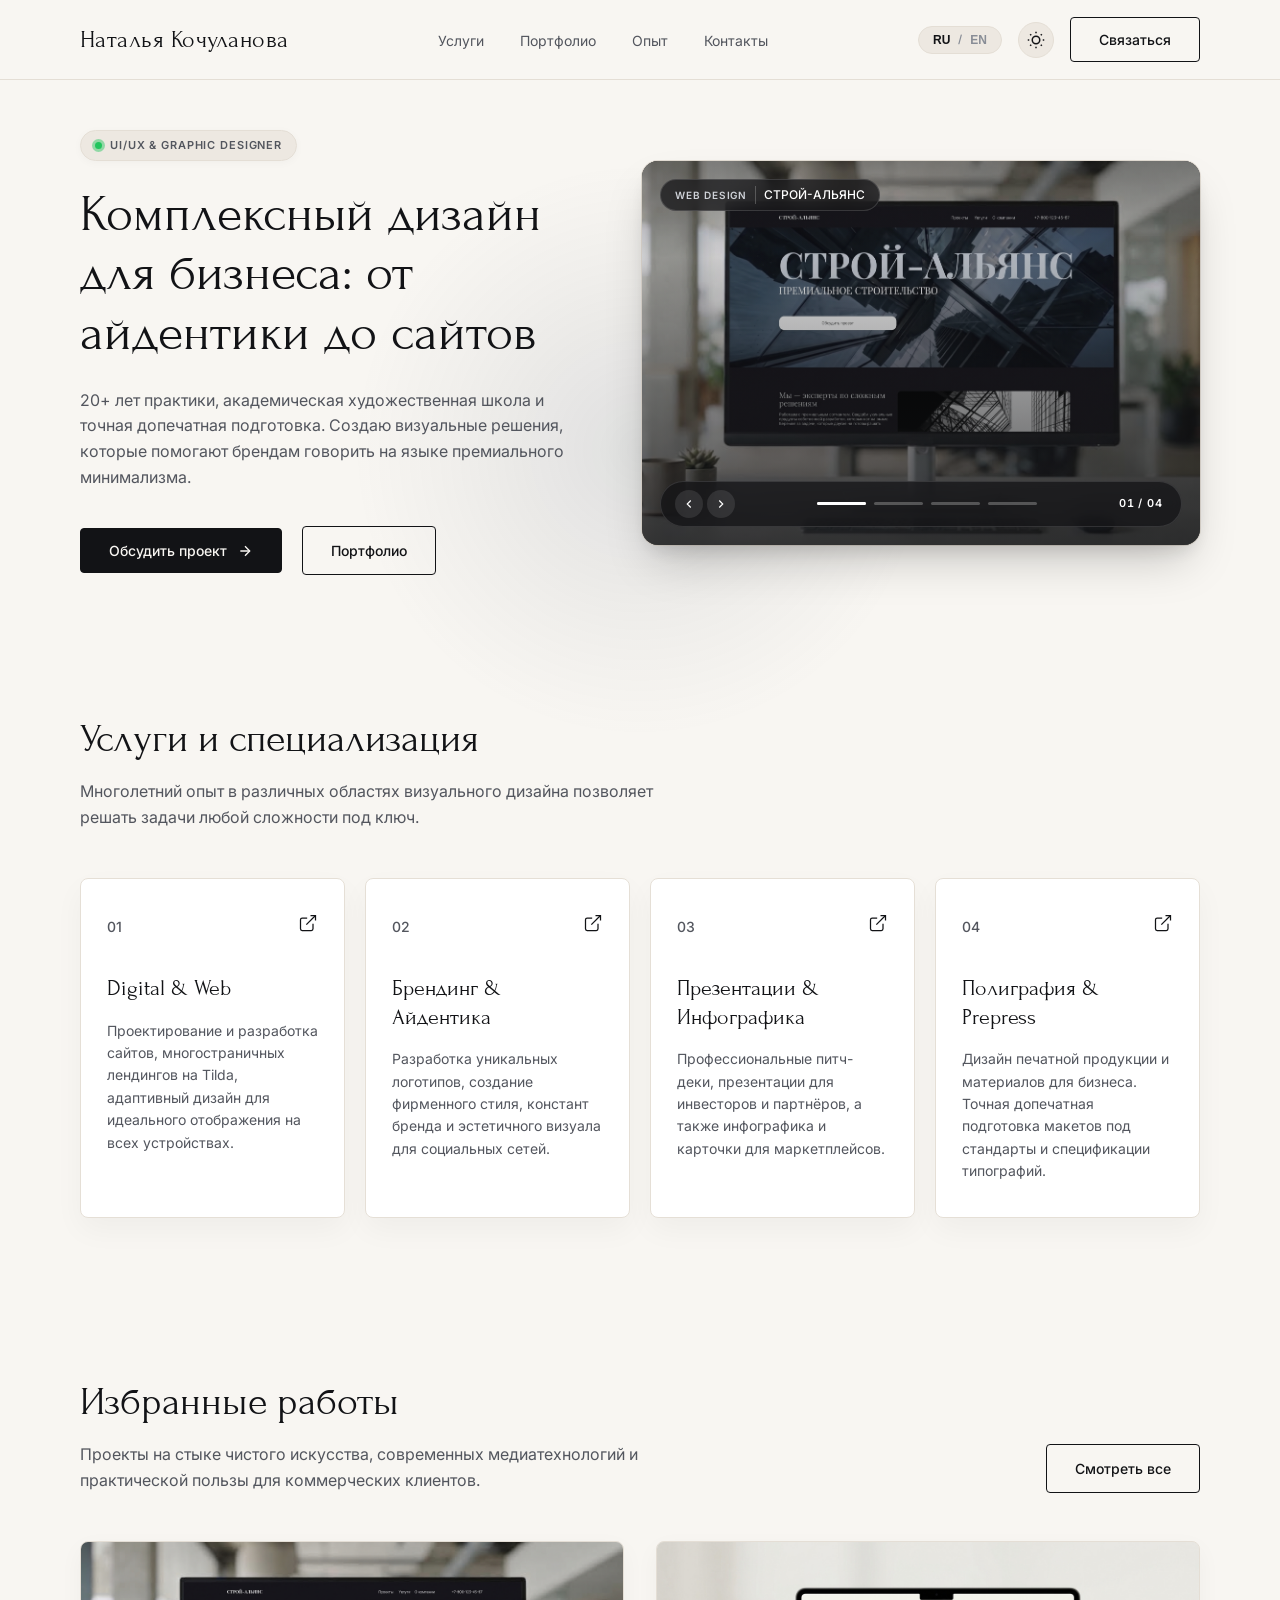
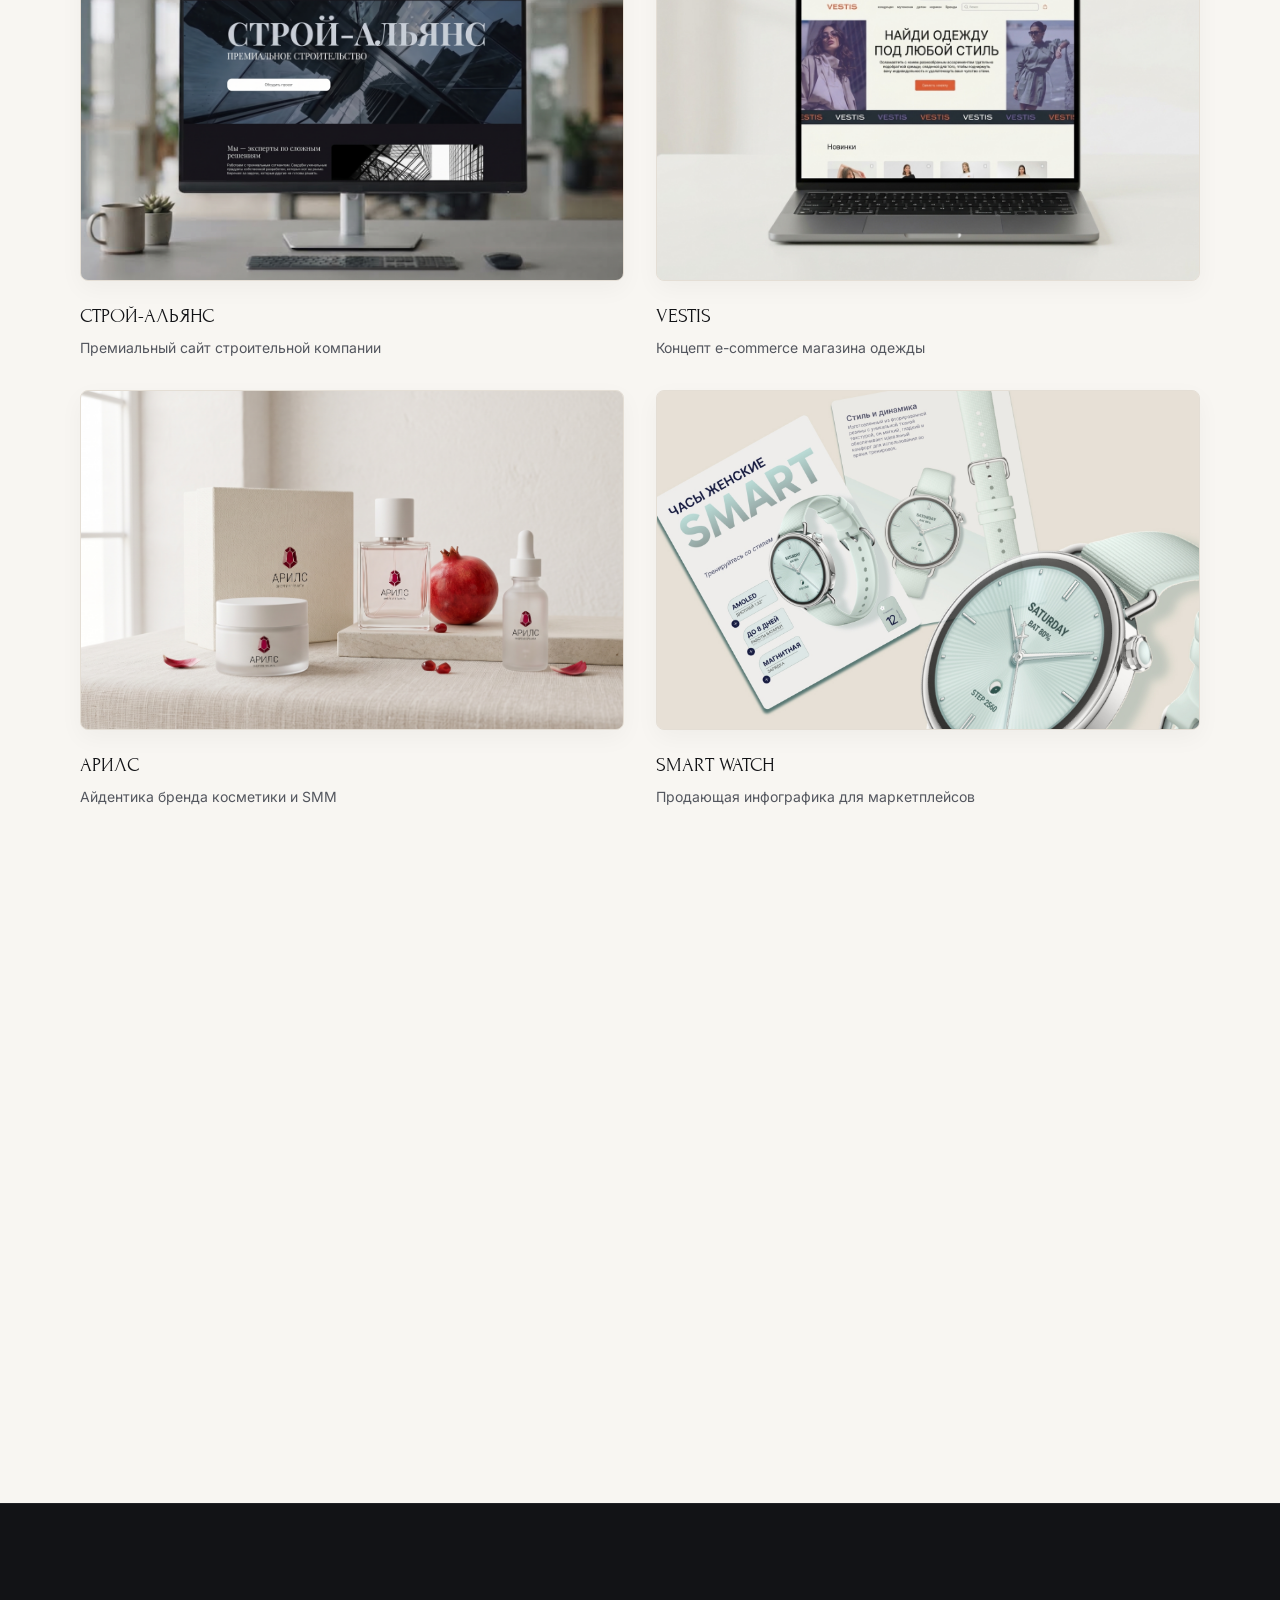
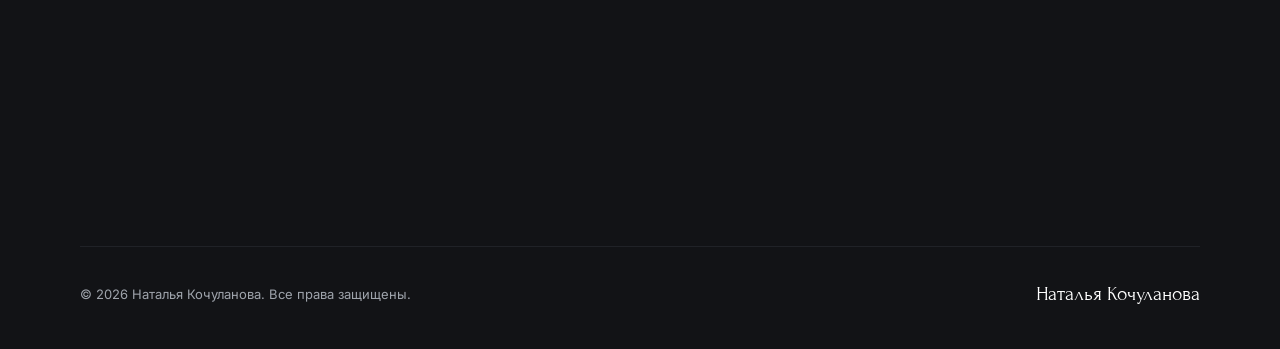
==== commit 20f7d7c2: "Add files via upload" ====
--- a/index.html
+++ b/index.html
@@ -394,7 +394,12 @@
             </p>
           </div>
           <div class="services__grid">
-            <article class="service-card reveal tilt-target">
+            <a
+              href="https://www.behance.net/gallery/255481181/dizajn-lendinga-dlja-stroitelnoj-kompanii"
+              target="_blank"
+              rel="noopener noreferrer"
+              class="service-card reveal tilt-target"
+            >
               <div class="service-card__top">
                 <span class="service-card__number">01</span>
                 <div class="service-card__icon">
@@ -420,9 +425,14 @@
                 Tilda, адаптивный дизайн для идеального отображения на всех
                 устройствах.
               </p>
-            </article>
-
-            <article class="service-card reveal tilt-target">
+            </a>
+
+            <a
+              href="https://www.behance.net/gallery/255492371/ARILS-Beauty-Brand-Identity-Social-Media-Banners"
+              target="_blank"
+              rel="noopener noreferrer"
+              class="service-card reveal tilt-target"
+            >
               <div class="service-card__top">
                 <span class="service-card__number">02</span>
                 <div class="service-card__icon">
@@ -449,9 +459,14 @@
                 Разработка уникальных логотипов, создание фирменного стиля,
                 констант бренда и эстетичного визуала для социальных сетей.
               </p>
-            </article>
-
-            <article class="service-card reveal tilt-target">
+            </a>
+
+            <a
+              href="https://www.behance.net/gallery/255485247/Wildberries-Infographics-Xiaomi-Watch-S4-Smartwatch"
+              target="_blank"
+              rel="noopener noreferrer"
+              class="service-card reveal tilt-target"
+            >
               <div class="service-card__top">
                 <span class="service-card__number">03</span>
                 <div class="service-card__icon">
@@ -478,9 +493,14 @@
                 Профессиональные питч-деки, презентации для инвесторов и
                 партнёров, а также инфографика и карточки для маркетплейсов.
               </p>
-            </article>
-
-            <article class="service-card reveal tilt-target">
+            </a>
+
+            <a
+              href="https://www.behance.net/gallery/255490991/Creative-Ads-Social-Banners"
+              target="_blank"
+              rel="noopener noreferrer"
+              class="service-card reveal tilt-target"
+            >
               <div class="service-card__top">
                 <span class="service-card__number">04</span>
                 <div class="service-card__icon">
@@ -508,7 +528,7 @@
                 допечатная подготовка макетов под стандарты и спецификации
                 типографий.
               </p>
-            </article>
+            </a>
           </div>
         </div>
       </section>
--- a/style.css
+++ b/style.css
@@ -107,6 +107,7 @@
   overflow-x: clip;
   width: 100%;
   position: relative;
+  padding-top: 80px;
   transition:
     background-color var(--transition-fast),
     color var(--transition-fast);
@@ -288,20 +289,22 @@
 }
 
 .header {
+  position: fixed;
+  top: 0;
+  left: 0;
   width: 100%;
-  height: 93px;
+  height: 80px;
   background-color: var(--bg-header);
-  backdrop-filter: blur(12px);
-  -webkit-backdrop-filter: blur(12px);
+  backdrop-filter: blur(16px);
+  -webkit-backdrop-filter: blur(16px);
   border-bottom: 1px solid var(--border-light);
   display: flex;
   align-items: center;
-  position: sticky;
-  top: 0;
-  z-index: 100;
+  z-index: 500;
   transition:
     background-color var(--transition-fast),
-    border-color var(--transition-fast);
+    border-color var(--transition-fast),
+    box-shadow var(--transition-fast);
 }
 
 .header__container {
@@ -317,7 +320,7 @@
   letter-spacing: 0.02em;
   color: var(--text-dark);
   text-decoration: none;
-  z-index: 103;
+  z-index: 520;
   display: inline-block;
   transition:
     opacity var(--transition-fast),
@@ -451,7 +454,7 @@
   justify-content: space-between;
   cursor: pointer;
   padding: 3px 0;
-  z-index: 103;
+  z-index: 520;
 }
 
 .burger-btn span {
@@ -473,7 +476,7 @@
 }
 
 .hero {
-  padding: 70px 0 90px;
+  padding: 50px 0 80px;
 }
 
 .hero__container {
@@ -788,10 +791,12 @@
 }
 
 .service-card {
+  text-decoration: none;
+  color: inherit;
   background-color: var(--bg-card);
   border: 1px solid var(--border-card);
   border-radius: 8px;
-  padding: 36px 28px;
+  padding: 34px 26px;
   display: flex;
   flex-direction: column;
   box-shadow: var(--shadow-card);
@@ -1156,20 +1161,20 @@
 .modal__dialog {
   position: relative;
   background-color: var(--bg-card);
-  width: min(100%, 520px);
+  width: min(100%, 500px);
   max-height: calc(100dvh - 32px);
   overflow-y: auto;
   overflow-x: hidden;
   overscroll-behavior: contain;
   margin: auto;
   box-sizing: border-box;
-  padding: 40px 36px 32px;
+  padding: 34px 30px 26px;
   border-radius: 14px;
   border: 1px solid var(--border-light);
   box-shadow: var(--shadow-modal);
-  transform: translateY(20px) scale(0.97);
+  transform: translateY(16px) scale(0.98);
   transition:
-    transform 0.4s cubic-bezier(0.16, 1, 0.3, 1),
+    transform 0.35s cubic-bezier(0.16, 1, 0.3, 1),
     background-color var(--transition-fast);
   z-index: 2;
 }
@@ -1180,10 +1185,10 @@
 
 .modal__close {
   position: absolute;
-  top: 20px;
-  right: 20px;
-  width: 36px;
-  height: 36px;
+  top: 18px;
+  right: 18px;
+  width: 34px;
+  height: 34px;
   border-radius: 50%;
   border: 1px solid var(--border-light);
   background-color: var(--bg-badge);
@@ -1208,41 +1213,41 @@
 }
 
 .modal__header {
-  margin-bottom: 24px;
-  padding-right: 48px;
+  margin-bottom: 20px;
+  padding-right: 44px;
 }
 
 .modal__title {
   font-family: var(--font-serif);
-  font-size: 34px;
+  font-size: 30px;
   font-weight: 400;
   line-height: 1.15;
-  margin-bottom: 8px;
+  margin-bottom: 6px;
   color: var(--text-dark);
 }
 
 .modal__subtitle {
-  font-size: 13.5px;
-  line-height: 1.5;
+  font-size: 13px;
+  line-height: 1.45;
   color: var(--text-muted);
 }
 
 .modal__form {
   display: flex;
   flex-direction: column;
-  gap: 18px;
+  gap: 14px;
 }
 
 .form-group {
   display: flex;
   flex-direction: column;
-  gap: 6px;
+  gap: 5px;
 }
 
 .form-row {
   display: grid;
   grid-template-columns: 1fr 1fr;
-  gap: 16px;
+  gap: 14px;
 }
 
 .form-label {
@@ -1254,7 +1259,7 @@
 .service-chips {
   display: flex;
   flex-wrap: wrap;
-  gap: 8px;
+  gap: 7px;
 }
 
 .chip {
@@ -1264,7 +1269,7 @@
   font-family: var(--font-sans);
   font-size: 12px;
   font-weight: 500;
-  padding: 7px 15px;
+  padding: 6px 13px;
   border-radius: 20px;
   cursor: pointer;
   user-select: none;
@@ -1300,7 +1305,7 @@
 .channel-tab {
   background: transparent;
   border: none;
-  padding: 8px 4px;
+  padding: 7px 4px;
   border-radius: 6px;
   font-family: var(--font-sans);
   font-size: 12px;
@@ -1327,9 +1332,9 @@
 .form-input,
 .form-textarea {
   width: 100%;
-  padding: 13px 16px;
+  padding: 11px 14px;
   font-family: var(--font-sans);
-  font-size: 14px;
+  font-size: 13.5px;
   background-color: var(--bg-primary);
   border: 1px solid var(--border-light);
   border-radius: 6px;
@@ -1359,20 +1364,23 @@
 .modal__actions {
   display: flex;
   flex-direction: column;
-  gap: 10px;
-  margin-top: 4px;
+  gap: 8px;
+  margin-top: 2px;
 }
 
 .modal__submit {
   width: 100%;
-  height: 50px;
+  height: 48px;
 }
 
 .form-status {
-  font-size: 13px;
+  font-size: 12.5px;
   text-align: center;
-  min-height: 18px;
   transition: color var(--transition-fast);
+}
+
+.form-status:empty {
+  display: none;
 }
 
 .form-status.success {
@@ -1386,10 +1394,11 @@
 }
 
 .form-privacy {
-  font-size: 11.5px;
-  line-height: 1.45;
+  font-size: 11px;
+  line-height: 1.4;
   color: var(--text-dim);
   text-align: center;
+  margin: 0;
 }
 
 .btn__loader {
@@ -1741,10 +1750,11 @@
     height: 100%;
     height: 100dvh;
     background-color: var(--bg-primary);
-    padding: 110px 32px 48px;
+    padding: 90px 24px 28px;
     display: flex;
     flex-direction: column;
-    justify-content: space-between;
+    justify-content: flex-start;
+    gap: 20px;
     transform: translateX(100%);
     opacity: 0;
     visibility: hidden;
@@ -1753,7 +1763,7 @@
       transform var(--transition-smooth),
       opacity 0.25s ease,
       visibility 0.3s;
-    z-index: 102;
+    z-index: 450;
     overflow-y: auto;
     overscroll-behavior: contain;
     box-sizing: border-box;
@@ -1769,27 +1779,32 @@
   .header__menu {
     flex-direction: column;
     align-items: flex-start;
-    gap: 24px;
+    gap: 16px;
     width: 100%;
   }
 
   .header__link {
     font-family: var(--font-serif);
-    font-size: 32px;
+    font-size: 28px;
     color: var(--text-dark);
+    line-height: 1.2;
   }
 
   .header__mobile-controls {
     display: flex;
     align-items: center;
-    gap: 16px;
-    margin: 20px 0;
+    gap: 14px;
+    margin: 10px 0 0;
+    padding-top: 16px;
+    border-top: 1px solid var(--border-light);
+    width: 100%;
   }
 
   .header__mobile-btn {
     display: flex;
     width: 100%;
-    height: 52px;
+    height: 48px;
+    margin-top: 4px;
   }
 
   .portfolio__grid {
@@ -1810,6 +1825,8 @@
   }
 
   .about-modal__aside {
+    position: static !important;
+    top: auto !important;
     display: flex;
     flex-direction: column;
     align-items: center;
@@ -1834,37 +1851,49 @@
 }
 
 @media (max-width: 640px) {
+  body {
+    padding-top: 70px;
+  }
+
   .container {
     padding: 0 16px;
   }
+
   .header {
-    height: 72px;
-  }
+    height: 70px;
+  }
+
   .hero {
     padding: 24px 0 54px;
   }
+
   .hero__title {
     font-size: 30px;
     line-height: 1.18;
   }
+
   .hero__actions {
     flex-direction: column;
     width: 100%;
     gap: 12px;
   }
+
   .hero__actions .btn {
     width: 100%;
   }
+
   .hero__slider {
     aspect-ratio: 4 / 3;
     border-radius: 12px;
   }
+
   .hero__slider-bar {
     bottom: 10px;
     left: 10px;
     right: 10px;
     padding: 6px 10px;
   }
+
   .hero__slide-badge {
     top: 10px;
     left: 10px;
@@ -1876,13 +1905,13 @@
   }
 
   .modal__dialog {
-    padding: 30px 16px 22px;
+    padding: 24px 18px 18px;
     border-radius: 12px;
     max-height: calc(100dvh - 24px);
   }
 
   .modal__dialog--about {
-    padding: 30px 14px 22px;
+    padding: 28px 16px 20px;
     border-radius: 12px;
     max-height: calc(100dvh - 24px);
   }
@@ -1890,56 +1919,73 @@
   .modal__header {
     padding-right: 36px;
   }
+
   .modal__close {
     top: 14px;
     right: 14px;
     width: 32px;
     height: 32px;
   }
+
   .modal__title {
-    font-size: 26px;
-  }
+    font-size: 24px;
+  }
+
   .form-row {
     grid-template-columns: 1fr;
-    gap: 14px;
-  }
+    gap: 12px;
+  }
+
+  .modal__form {
+    gap: 12px;
+  }
+
   .channel-tabs {
     grid-template-columns: 1fr 1fr 1fr;
     gap: 4px;
   }
+
   .channel-tab {
     padding: 7px 2px;
     font-size: 11px;
   }
+
   .services__grid {
     grid-template-columns: 1fr;
   }
+
   .section-title,
   .about__title,
   .footer__title {
     font-size: 28px;
   }
+
   .stat-item__value {
     font-size: 44px;
   }
+
   .footer__bottom {
     flex-direction: column;
     gap: 16px;
     align-items: flex-start;
   }
+
   .about-modal__aside {
     display: flex;
     flex-direction: column;
     text-align: center;
   }
+
   .about-modal__photo-box {
     width: 120px;
     height: 120px;
     margin: 0 auto;
   }
+
   .about-modal__name {
     font-size: 26px;
   }
+
   .about-modal__cards {
     grid-template-columns: 1fr;
   }
@@ -1949,17 +1995,25 @@
   .hero__title {
     font-size: 26px;
   }
+
   .header__logo {
     font-size: 20px;
   }
+
   .btn {
     padding: 12px 18px;
     font-size: 13.5px;
   }
+
   .service-card {
     padding: 24px 18px;
   }
+
   .channel-tabs {
     grid-template-columns: 1fr;
   }
-}
+
+  .modal__dialog {
+    padding: 20px 14px 16px;
+  }
+}
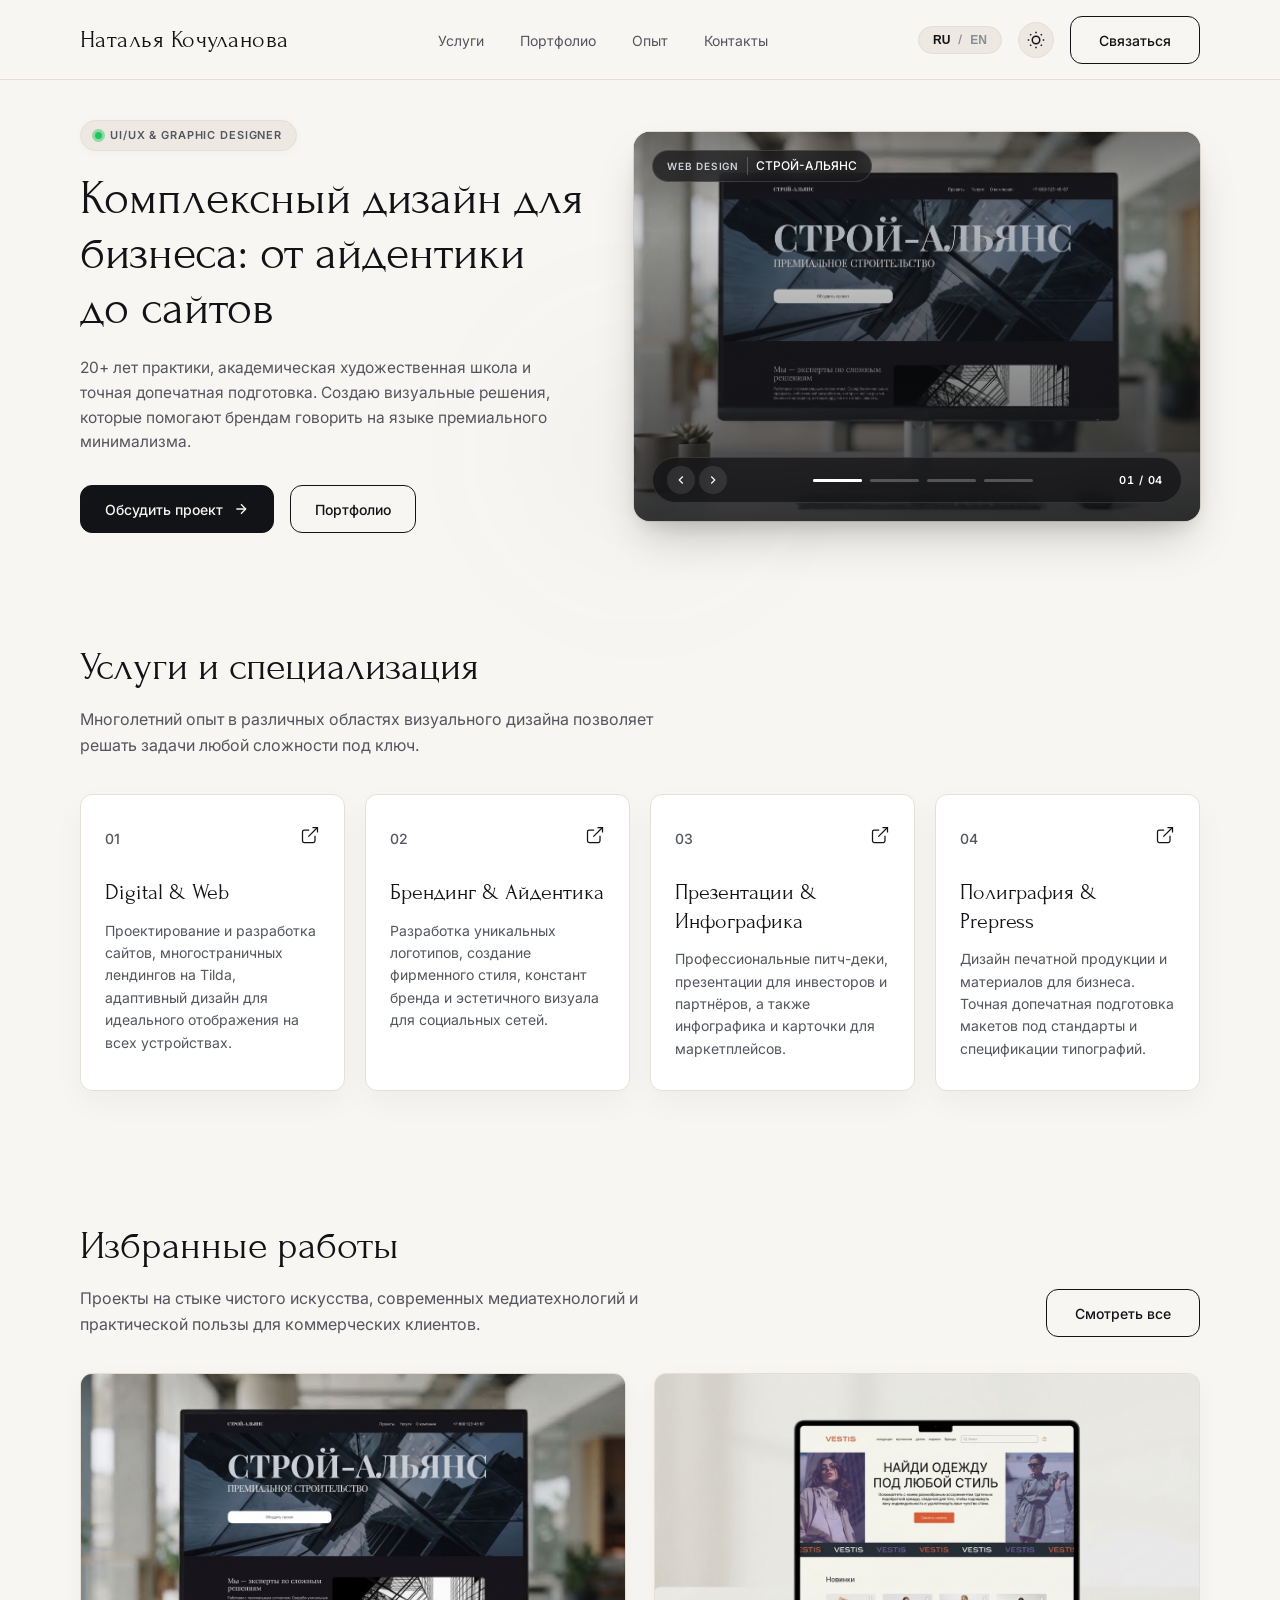
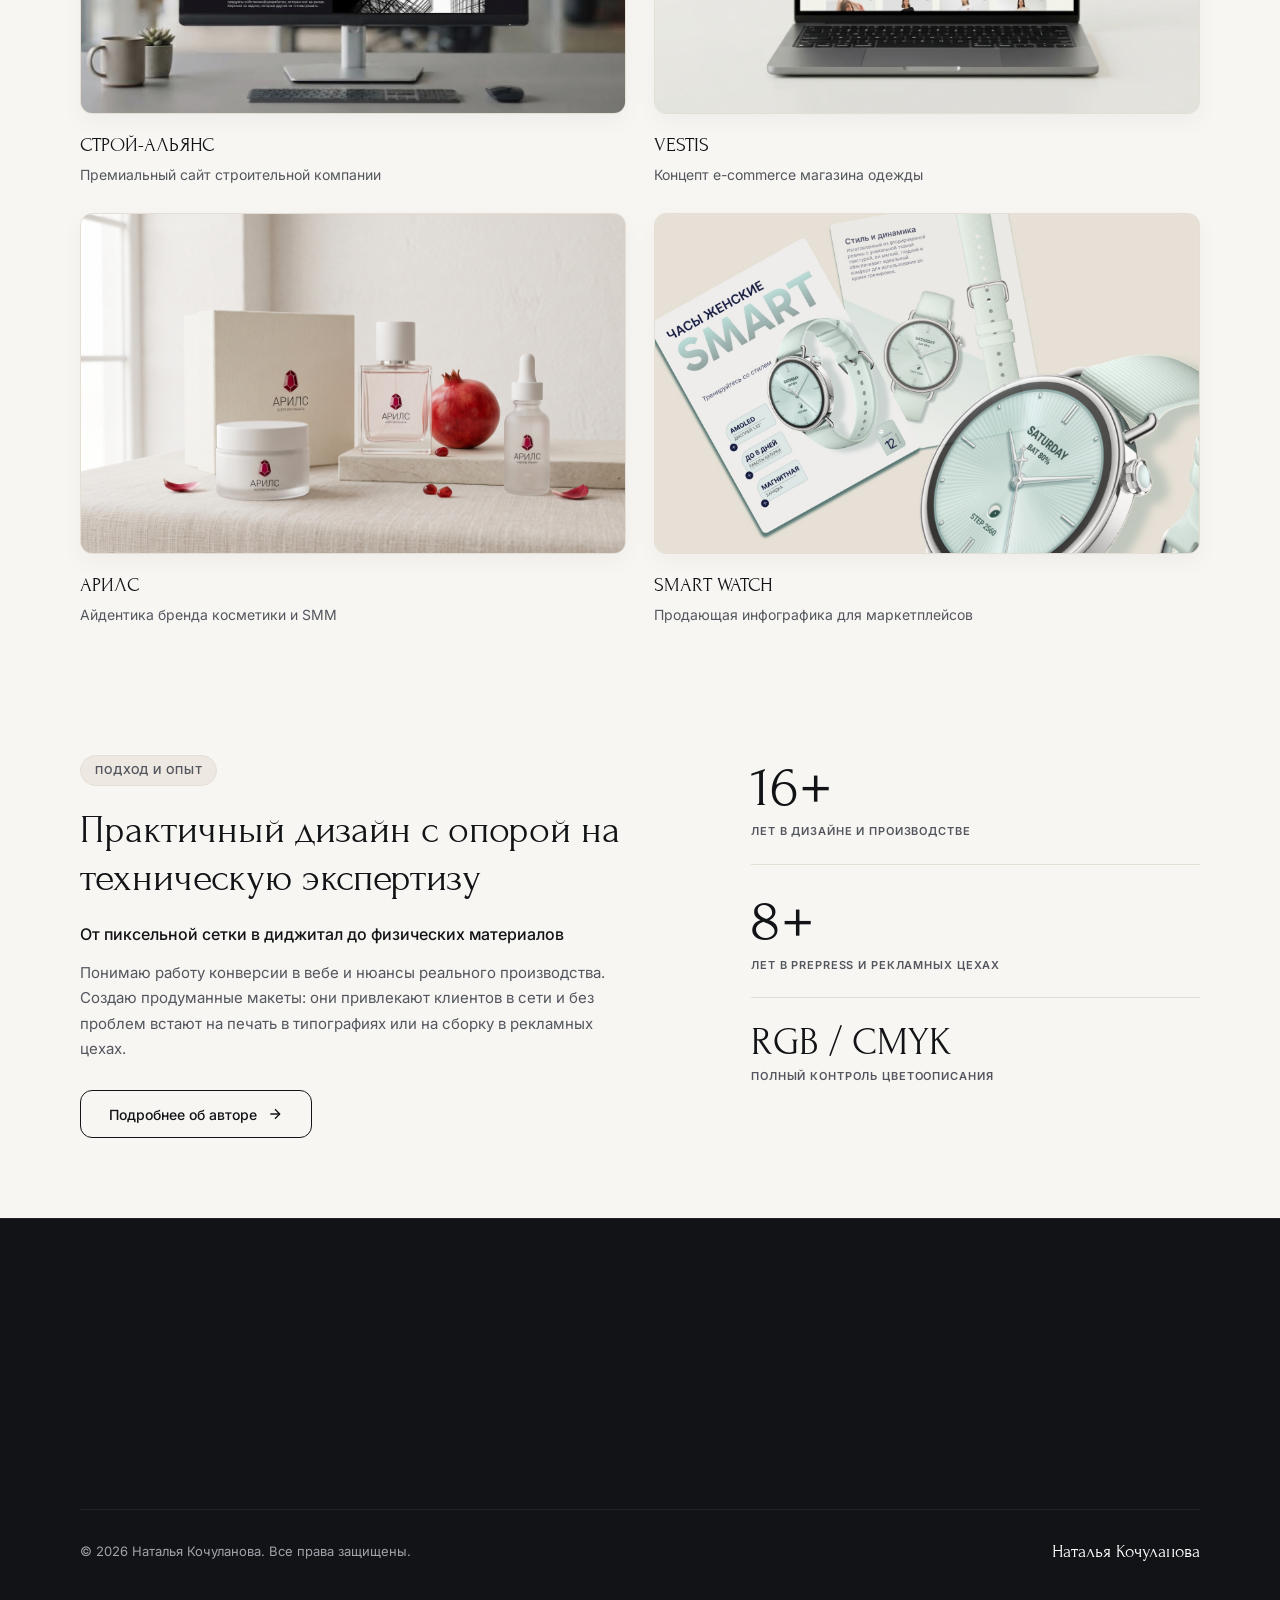
==== commit 33d9ef47: "Add files via upload" ====
--- a/index.html
+++ b/index.html
@@ -1158,7 +1158,11 @@
               </h4>
               <div class="about-timeline">
                 <div class="about-timeline__item">
-                  <span class="about-timeline__period">2021 — 2026</span>
+                  <span
+                    class="about-timeline__period"
+                    data-i18n="timeline_1_period"
+                    >2022 — настоящее время</span
+                  >
                   <div class="about-timeline__info">
                     <h5
                       class="about-timeline__role"
@@ -1167,14 +1171,40 @@
                       Digital-дизайнер / Фриланс
                     </h5>
                     <p class="about-timeline__desc" data-i18n="timeline_1_desc">
-                      Разработка коммерческой графики и интерфейсов. Palme
-                      School (Канада): создание 150+ материалов в единой
-                      бренд-системе. Курс продуктового дизайна в «Логомашине».
+                      Разработка коммерческой графики, сайтов на Tilda, баннеров
+                      и интерфейсов. Курс продуктового дизайна в «Логомашине»
+                      (2025–2026).
                     </p>
                   </div>
                 </div>
                 <div class="about-timeline__item">
-                  <span class="about-timeline__period">2013 — 2026</span>
+                  <span
+                    class="about-timeline__period"
+                    data-i18n="timeline_palme_period"
+                    >2021 — 2022</span
+                  >
+                  <div class="about-timeline__info">
+                    <h5
+                      class="about-timeline__role"
+                      data-i18n="timeline_palme_role"
+                    >
+                      Graphic Designer / Palme School (Канада)
+                    </h5>
+                    <p
+                      class="about-timeline__desc"
+                      data-i18n="timeline_palme_desc"
+                    >
+                      Создание 150+ презентаций по гайдлайнам, стилизация
+                      иллюстраций для канадской онлайн-школы.
+                    </p>
+                  </div>
+                </div>
+                <div class="about-timeline__item">
+                  <span
+                    class="about-timeline__period"
+                    data-i18n="timeline_2_period"
+                    >2013 — 2026</span
+                  >
                   <div class="about-timeline__info">
                     <h5
                       class="about-timeline__role"
@@ -1190,13 +1220,17 @@
                   </div>
                 </div>
                 <div class="about-timeline__item">
-                  <span class="about-timeline__period">2002 — 2013</span>
+                  <span
+                    class="about-timeline__period"
+                    data-i18n="timeline_3_period"
+                    >2002 — 2013</span
+                  >
                   <div class="about-timeline__info">
                     <h5
                       class="about-timeline__role"
                       data-i18n="timeline_3_role"
                     >
-                      Дизайнер-технолог / Prepress-специалист (РА «Прорыв», ООО
+                      Дизайнер-технолог / Prepress-специалист (РА «Прорыв», ЗАО
                       «ЦРТ»)
                     </h5>
                     <p class="about-timeline__desc" data-i18n="timeline_3_desc">
--- a/style.css
+++ b/style.css
@@ -21,8 +21,8 @@
   --shadow-modal: 0 28px 70px rgba(0, 0, 0, 0.28);
   --font-serif: "Forum", serif;
   --font-sans: "Inter", sans-serif;
-  --transition-fast: 0.28s cubic-bezier(0.16, 1, 0.3, 1);
-  --transition-smooth: 0.65s cubic-bezier(0.16, 1, 0.3, 1);
+  --transition-fast: 0.25s cubic-bezier(0.16, 1, 0.3, 1);
+  --transition-smooth: 0.6s cubic-bezier(0.16, 1, 0.3, 1);
 }
 
 [data-theme="dark"] {
@@ -130,26 +130,28 @@
 
 .ambient-glow {
   position: fixed;
-  width: 580px;
-  height: 580px;
+  width: 480px;
+  height: 480px;
   border-radius: 50%;
   background: radial-gradient(
     circle,
-    rgba(50, 65, 90, 0.12) 0%,
-    rgba(50, 65, 90, 0.04) 45%,
+    rgba(50, 65, 90, 0.06) 0%,
+    rgba(125, 133, 151, 0.02) 40%,
     transparent 70%
   );
   pointer-events: none;
   z-index: 0;
   transform: translate(-50%, -50%);
+  filter: blur(32px);
+  opacity: 0.5;
   transition: opacity 0.4s ease;
 }
 
 [data-theme="dark"] .ambient-glow {
   background: radial-gradient(
     circle,
-    rgba(140, 170, 215, 0.16) 0%,
-    rgba(140, 170, 215, 0.05) 45%,
+    rgba(210, 214, 223, 0.07) 0%,
+    rgba(140, 170, 215, 0.025) 40%,
     transparent 70%
   );
 }
@@ -207,11 +209,13 @@
   justify-content: center;
   gap: 10px;
   position: relative;
-  padding: 13px 28px;
+  height: 48px;
+  padding: 0 28px;
+  box-sizing: border-box;
   font-family: var(--font-sans);
   font-size: 14px;
   font-weight: 500;
-  border-radius: 4px;
+  border-radius: 12px;
   cursor: pointer;
   border: 1px solid transparent;
   outline: none;
@@ -247,9 +251,16 @@
   left: 150%;
 }
 
+.btn:active {
+  transform: scale(0.97);
+}
+
 .btn__arrow {
-  display: inline-block;
+  display: inline-flex;
+  align-items: center;
+  justify-content: center;
   flex-shrink: 0;
+  line-height: 1;
   transition: transform 0.28s cubic-bezier(0.16, 1, 0.3, 1);
 }
 
@@ -279,6 +290,7 @@
   background-color: transparent;
   color: var(--text-dark);
   border-color: var(--text-dark);
+  border-radius: 12px;
 }
 
 .btn--outline:hover {
@@ -476,13 +488,13 @@
 }
 
 .hero {
-  padding: 50px 0 80px;
+  padding: 40px 0 60px;
 }
 
 .hero__container {
   display: grid;
   grid-template-columns: 1fr 1.12fr;
-  gap: 64px;
+  gap: 48px;
   align-items: center;
 }
 
@@ -503,9 +515,22 @@
   background-color: var(--bg-badge);
   padding: 6px 14px;
   border-radius: 20px;
-  margin-bottom: 24px;
+  margin-bottom: 20px;
   border: 1px solid var(--border-light);
   box-shadow: 0 2px 8px rgba(0, 0, 0, 0.03);
+  animation: badgePulseGlow 3.5s ease-in-out infinite;
+}
+
+@keyframes badgePulseGlow {
+  0%,
+  100% {
+    transform: translateY(0);
+    box-shadow: 0 2px 8px rgba(0, 0, 0, 0.03);
+  }
+  50% {
+    transform: translateY(-2px);
+    box-shadow: 0 6px 16px rgba(0, 0, 0, 0.06);
+  }
 }
 
 .badge-dot {
@@ -540,26 +565,31 @@
 
 .hero__title {
   font-family: var(--font-serif);
-  font-size: 52px;
+  font-size: 48px;
   line-height: 1.15;
   font-weight: 400;
   color: var(--text-dark);
-  margin-bottom: 24px;
+  margin-bottom: 20px;
 }
 
 .hero__subtitle {
-  font-size: 16px;
+  font-size: 15.5px;
   line-height: 1.6;
   color: var(--text-muted);
-  margin-bottom: 36px;
+  margin-bottom: 30px;
   max-width: 520px;
 }
 
 .hero__actions {
   display: flex;
   align-items: center;
-  gap: 20px;
+  gap: 16px;
   flex-wrap: wrap;
+}
+
+.hero__actions .btn {
+  height: 48px;
+  padding: 0 24px;
 }
 
 .hero__visual {
@@ -777,11 +807,11 @@
 }
 
 .services {
-  padding: 60px 0 100px;
+  padding: 50px 0 80px;
 }
 
 .services__header {
-  margin-bottom: 48px;
+  margin-bottom: 36px;
 }
 
 .services__grid {
@@ -795,8 +825,8 @@
   color: inherit;
   background-color: var(--bg-card);
   border: 1px solid var(--border-card);
-  border-radius: 8px;
-  padding: 34px 26px;
+  border-radius: 12px;
+  padding: 30px 24px;
   display: flex;
   flex-direction: column;
   box-shadow: var(--shadow-card);
@@ -821,7 +851,7 @@
   display: flex;
   align-items: center;
   justify-content: space-between;
-  margin-bottom: 36px;
+  margin-bottom: 28px;
 }
 
 .service-card__number {
@@ -844,7 +874,7 @@
   font-size: 22px;
   font-weight: 400;
   line-height: 1.3;
-  margin-bottom: 16px;
+  margin-bottom: 12px;
 }
 
 .service-card__text {
@@ -854,14 +884,14 @@
 }
 
 .portfolio {
-  padding: 60px 0 100px;
+  padding: 50px 0 80px;
 }
 
 .portfolio__header {
   display: flex;
   align-items: flex-end;
   justify-content: space-between;
-  margin-bottom: 48px;
+  margin-bottom: 36px;
   gap: 24px;
 }
 
@@ -873,7 +903,7 @@
 .portfolio__grid {
   display: grid;
   grid-template-columns: repeat(2, 1fr);
-  gap: 32px;
+  gap: 28px;
 }
 
 .project-card {
@@ -888,10 +918,10 @@
 .project-card__image-box {
   position: relative;
   overflow: hidden;
-  border-radius: 8px;
+  border-radius: 12px;
   background-color: var(--bg-badge);
   aspect-ratio: 16 / 10;
-  margin-bottom: 20px;
+  margin-bottom: 16px;
   border: 1px solid var(--border-light);
   box-shadow: 0 8px 24px rgba(0, 0, 0, 0.04);
 }
@@ -914,7 +944,7 @@
   font-family: var(--font-serif);
   font-size: 20px;
   font-weight: 400;
-  margin-bottom: 6px;
+  margin-bottom: 4px;
   transition: color var(--transition-fast);
 }
 
@@ -928,13 +958,13 @@
 }
 
 .about {
-  padding: 80px 0 120px;
+  padding: 50px 0 80px;
 }
 
 .about__container {
   display: grid;
   grid-template-columns: 1.15fr 0.85fr;
-  gap: 80px;
+  gap: 64px;
   align-items: flex-start;
 }
 
@@ -947,7 +977,7 @@
   background-color: var(--bg-badge);
   padding: 6px 14px;
   border-radius: 20px;
-  margin-bottom: 24px;
+  margin-bottom: 20px;
   border: 1px solid var(--border-light);
 }
 
@@ -956,14 +986,14 @@
   font-size: 40px;
   line-height: 1.2;
   font-weight: 400;
-  margin-bottom: 24px;
+  margin-bottom: 20px;
 }
 
 .about__lead {
   font-size: 16px;
   font-weight: 500;
   color: var(--text-dark);
-  margin-bottom: 16px;
+  margin-bottom: 14px;
 }
 
 .about__text {
@@ -974,7 +1004,7 @@
 }
 
 .about__btn {
-  margin-top: 32px;
+  margin-top: 28px;
 }
 
 .about__right {
@@ -983,8 +1013,13 @@
 }
 
 .stat-item {
-  padding: 28px 0;
+  padding: 24px 0;
   border-bottom: 1px solid var(--border-light);
+  transition: transform var(--transition-fast);
+}
+
+.stat-item:hover {
+  transform: translateX(4px);
 }
 
 .stat-item:first-child {
@@ -997,15 +1032,15 @@
 
 .stat-item__value {
   font-family: var(--font-serif);
-  font-size: 64px;
+  font-size: 58px;
   line-height: 1;
   font-weight: 400;
   color: var(--text-dark);
-  margin-bottom: 8px;
+  margin-bottom: 6px;
 }
 
 .stat-item__value--text {
-  font-size: 44px;
+  font-size: 40px;
 }
 
 .stat-item__suffix {
@@ -1024,7 +1059,7 @@
   background-color: #121316 !important;
   color: #ffffff !important;
   border-top: 1px solid #202227 !important;
-  padding: 90px 0 40px;
+  padding: 70px 0 40px;
   position: relative;
   z-index: 10;
 }
@@ -1039,12 +1074,12 @@
   align-items: flex-start;
   justify-content: space-between;
   gap: 40px;
-  margin-bottom: 80px;
+  margin-bottom: 60px;
 }
 
 .footer__title {
   font-family: var(--font-serif);
-  font-size: 44px;
+  font-size: 40px;
   font-weight: 400;
   line-height: 1.2;
   margin-bottom: 16px;
@@ -1053,7 +1088,7 @@
 }
 
 .footer__subtitle {
-  font-size: 16px;
+  font-size: 15px;
   line-height: 1.6;
   color: #9fa4ac !important;
   max-width: 520px;
@@ -1066,8 +1101,8 @@
 }
 
 .social-icon {
-  width: 48px;
-  height: 48px;
+  width: 46px;
+  height: 46px;
   border-radius: 50%;
   display: inline-flex;
   align-items: center;
@@ -1086,7 +1121,7 @@
   background-color: #ffffff;
   border-color: #ffffff;
   box-shadow: 0 8px 24px rgba(0, 0, 0, 0.45);
-  transform: translateY(-3px);
+  transform: translateY(-3px) scale(1.05);
 }
 
 .social-icon__img {
@@ -1105,7 +1140,7 @@
   display: flex;
   align-items: center;
   justify-content: space-between;
-  padding-top: 32px;
+  padding-top: 28px;
   border-top: 1px solid #202227 !important;
 }
 
@@ -1120,7 +1155,7 @@
 
 .footer__author {
   font-family: var(--font-serif);
-  font-size: 20px;
+  font-size: 18px;
   color: #ffffff !important;
 }
 
@@ -1169,7 +1204,7 @@
   margin: auto;
   box-sizing: border-box;
   padding: 34px 30px 26px;
-  border-radius: 14px;
+  border-radius: 16px;
   border: 1px solid var(--border-light);
   box-shadow: var(--shadow-modal);
   transform: translateY(16px) scale(0.98);
@@ -1298,7 +1333,7 @@
   gap: 6px;
   background-color: var(--bg-primary);
   padding: 4px;
-  border-radius: 8px;
+  border-radius: 12px;
   border: 1px solid var(--border-light);
 }
 
@@ -1306,7 +1341,7 @@
   background: transparent;
   border: none;
   padding: 7px 4px;
-  border-radius: 6px;
+  border-radius: 8px;
   font-family: var(--font-sans);
   font-size: 12px;
   font-weight: 500;
@@ -1337,7 +1372,7 @@
   font-size: 13.5px;
   background-color: var(--bg-primary);
   border: 1px solid var(--border-light);
-  border-radius: 6px;
+  border-radius: 10px;
   color: var(--text-dark);
   caret-color: var(--text-dark);
   cursor: text !important;
@@ -1371,6 +1406,7 @@
 .modal__submit {
   width: 100%;
   height: 48px;
+  border-radius: 10px;
 }
 
 .form-status {
@@ -1428,20 +1464,21 @@
 
 .modal__dialog--about {
   width: min(100%, 960px);
-  padding: 44px 40px 36px;
+  padding: 40px 36px 32px;
+  border-radius: 16px;
 }
 
 .about-modal__grid {
   display: grid;
   grid-template-columns: 280px 1fr;
-  gap: 40px;
+  gap: 36px;
   align-items: start;
 }
 
 .about-modal__aside {
   display: flex;
   flex-direction: column;
-  gap: 20px;
+  gap: 18px;
   position: sticky;
   top: 0;
   width: 100%;
@@ -1450,7 +1487,7 @@
 .about-modal__photo-box {
   width: 100%;
   aspect-ratio: 4 / 5;
-  border-radius: 12px;
+  border-radius: 14px;
   overflow: hidden;
   border: 1px solid var(--border-light);
   background-color: var(--bg-badge);
@@ -1467,11 +1504,11 @@
 .about-modal__meta {
   background-color: var(--bg-primary);
   border: 1px solid var(--border-light);
-  border-radius: 10px;
-  padding: 18px;
+  border-radius: 12px;
+  padding: 16px;
   display: flex;
   flex-direction: column;
-  gap: 14px;
+  gap: 12px;
   width: 100%;
 }
 
@@ -1505,8 +1542,8 @@
 .about-modal__main {
   display: flex;
   flex-direction: column;
-  gap: 28px;
-  padding-right: 8px;
+  gap: 24px;
+  padding-right: 4px;
 }
 
 .about-modal__header {
@@ -1517,7 +1554,7 @@
 
 .about-modal__name {
   font-family: var(--font-serif);
-  font-size: 36px;
+  font-size: 34px;
   line-height: 1.15;
   font-weight: 400;
   color: var(--text-dark);
@@ -1532,31 +1569,31 @@
 .about-modal__desc {
   display: flex;
   flex-direction: column;
-  gap: 12px;
+  gap: 10px;
 }
 
 .about-modal__lead {
-  font-size: 15.5px;
+  font-size: 15px;
   font-weight: 500;
   line-height: 1.55;
   color: var(--text-dark);
 }
 
 .about-modal__text {
-  font-size: 14px;
-  line-height: 1.65;
+  font-size: 13.5px;
+  line-height: 1.6;
   color: var(--text-muted);
 }
 
 .about-modal__block {
   display: flex;
   flex-direction: column;
-  gap: 14px;
+  gap: 12px;
 }
 
 .about-modal__title {
   font-family: var(--font-serif);
-  font-size: 22px;
+  font-size: 20px;
   font-weight: 400;
   color: var(--text-dark);
 }
@@ -1564,17 +1601,17 @@
 .about-modal__cards {
   display: grid;
   grid-template-columns: repeat(2, 1fr);
-  gap: 14px;
+  gap: 12px;
 }
 
 .about-card {
   background-color: var(--bg-primary);
   border: 1px solid var(--border-light);
-  border-radius: 8px;
-  padding: 16px 18px;
+  border-radius: 12px;
+  padding: 14px 16px;
   display: flex;
   flex-direction: column;
-  gap: 6px;
+  gap: 5px;
   transition:
     transform var(--transition-fast),
     border-color var(--transition-fast);
@@ -1586,7 +1623,7 @@
 }
 
 .about-card__tag {
-  font-size: 10.5px;
+  font-size: 10px;
   font-weight: 600;
   letter-spacing: 0.08em;
   text-transform: uppercase;
@@ -1595,43 +1632,44 @@
 
 .about-card__title {
   font-family: var(--font-serif);
-  font-size: 18px;
+  font-size: 17px;
   font-weight: 400;
   color: var(--text-dark);
 }
 
 .about-card__text {
-  font-size: 12.5px;
-  line-height: 1.55;
+  font-size: 12px;
+  line-height: 1.5;
   color: var(--text-muted);
 }
 
 .about-timeline {
   display: flex;
   flex-direction: column;
-  gap: 16px;
-  border-left: 1px solid var(--border-light);
-  padding-left: 18px;
+  gap: 18px;
+  border-left: 2px solid var(--border-light);
+  padding-left: 20px;
   margin-left: 4px;
 }
 
 .about-timeline__item {
   display: flex;
   flex-direction: column;
-  gap: 4px;
+  gap: 3px;
   position: relative;
 }
 
 .about-timeline__item::before {
   content: "";
   position: absolute;
-  left: -23px;
+  left: -25px;
   top: 6px;
   width: 9px;
   height: 9px;
   border-radius: 50%;
-  background-color: var(--text-dark);
-  border: 2px solid var(--bg-card);
+  background-color: var(--bg-card);
+  border: 2px solid var(--text-dark);
+  z-index: 2;
 }
 
 .about-timeline__period {
@@ -1642,25 +1680,25 @@
 }
 
 .about-timeline__role {
-  font-size: 14px;
+  font-size: 13.5px;
   font-weight: 600;
   color: var(--text-dark);
 }
 
 .about-timeline__desc {
-  font-size: 13px;
-  line-height: 1.55;
+  font-size: 12.5px;
+  line-height: 1.5;
   color: var(--text-muted);
 }
 
 .about-tags {
   display: flex;
   flex-wrap: wrap;
-  gap: 8px;
+  gap: 7px;
 }
 
 .about-tag {
-  font-size: 12px;
+  font-size: 11.5px;
   font-weight: 500;
   color: var(--text-dark);
   background-color: var(--bg-primary);
@@ -1678,7 +1716,11 @@
 }
 
 .about-modal__action {
-  padding-top: 8px;
+  padding-top: 4px;
+}
+
+.about-modal__action .btn {
+  width: 100%;
 }
 
 .reveal {
@@ -1710,7 +1752,7 @@
   }
   .about__container {
     grid-template-columns: 1fr;
-    gap: 48px;
+    gap: 40px;
   }
 }
 
@@ -1729,7 +1771,7 @@
 @media (max-width: 900px) {
   .hero__container {
     grid-template-columns: 1fr;
-    gap: 44px;
+    gap: 36px;
   }
 
   .header__desktop-control,
@@ -1744,7 +1786,7 @@
   .header__nav {
     position: fixed;
     top: 0;
-    right: 0;
+    left: 0;
     width: 100%;
     max-width: 100%;
     height: 100%;
@@ -1755,14 +1797,14 @@
     flex-direction: column;
     justify-content: flex-start;
     gap: 20px;
-    transform: translateX(100%);
+    transform: translateY(-8px);
     opacity: 0;
     visibility: hidden;
     pointer-events: none;
     transition:
-      transform var(--transition-smooth),
-      opacity 0.25s ease,
-      visibility 0.3s;
+      transform var(--transition-fast),
+      opacity var(--transition-fast),
+      visibility var(--transition-fast);
     z-index: 450;
     overflow-y: auto;
     overscroll-behavior: contain;
@@ -1770,7 +1812,7 @@
   }
 
   .header__nav.is-open {
-    transform: translateX(0);
+    transform: translateY(0);
     opacity: 1;
     visibility: visible;
     pointer-events: auto;
@@ -1807,21 +1849,30 @@
     margin-top: 4px;
   }
 
+  .services,
+  .portfolio,
+  .about,
+  .hero {
+    padding: 40px 0;
+  }
+
   .portfolio__grid {
     grid-template-columns: 1fr;
+    gap: 24px;
   }
 
   .footer__top {
     flex-direction: column;
+    gap: 32px;
   }
 
   .modal__dialog--about {
-    padding: 36px 24px 30px;
+    padding: 32px 20px 26px;
   }
 
   .about-modal__grid {
     grid-template-columns: 1fr;
-    gap: 28px;
+    gap: 24px;
   }
 
   .about-modal__aside {
@@ -1835,8 +1886,8 @@
   }
 
   .about-modal__photo-box {
-    width: 150px;
-    height: 150px;
+    width: 140px;
+    height: 140px;
     border-radius: 50%;
     margin: 0 auto;
   }
@@ -1863,12 +1914,15 @@
     height: 70px;
   }
 
+  .services,
+  .portfolio,
+  .about,
   .hero {
-    padding: 24px 0 54px;
+    padding: 32px 0;
   }
 
   .hero__title {
-    font-size: 30px;
+    font-size: 28px;
     line-height: 1.18;
   }
 
@@ -1905,30 +1959,31 @@
   }
 
   .modal__dialog {
-    padding: 24px 18px 18px;
-    border-radius: 12px;
+    padding: 24px 16px 18px;
+    border-radius: 14px;
     max-height: calc(100dvh - 24px);
   }
 
   .modal__dialog--about {
-    padding: 28px 16px 20px;
-    border-radius: 12px;
+    padding: 24px 14px 18px;
+    border-radius: 14px;
     max-height: calc(100dvh - 24px);
   }
 
   .modal__header {
     padding-right: 36px;
+    margin-bottom: 16px;
   }
 
   .modal__close {
-    top: 14px;
-    right: 14px;
+    top: 12px;
+    right: 12px;
     width: 32px;
     height: 32px;
   }
 
   .modal__title {
-    font-size: 24px;
+    font-size: 22px;
   }
 
   .form-row {
@@ -1952,21 +2007,34 @@
 
   .services__grid {
     grid-template-columns: 1fr;
+    gap: 16px;
   }
 
   .section-title,
   .about__title,
   .footer__title {
-    font-size: 28px;
+    font-size: 26px;
+  }
+
+  .section-subtitle {
+    font-size: 14.5px;
+  }
+
+  .stat-item {
+    padding: 20px 0;
   }
 
   .stat-item__value {
-    font-size: 44px;
+    font-size: 40px;
+  }
+
+  .footer {
+    padding: 50px 0 30px;
   }
 
   .footer__bottom {
     flex-direction: column;
-    gap: 16px;
+    gap: 12px;
     align-items: flex-start;
   }
 
@@ -1977,13 +2045,13 @@
   }
 
   .about-modal__photo-box {
-    width: 120px;
-    height: 120px;
+    width: 110px;
+    height: 110px;
     margin: 0 auto;
   }
 
   .about-modal__name {
-    font-size: 26px;
+    font-size: 24px;
   }
 
   .about-modal__cards {
@@ -1993,20 +2061,20 @@
 
 @media (max-width: 380px) {
   .hero__title {
-    font-size: 26px;
+    font-size: 24px;
   }
 
   .header__logo {
-    font-size: 20px;
+    font-size: 19px;
   }
 
   .btn {
-    padding: 12px 18px;
+    padding: 0 20px;
     font-size: 13.5px;
   }
 
   .service-card {
-    padding: 24px 18px;
+    padding: 22px 16px;
   }
 
   .channel-tabs {
@@ -2014,6 +2082,6 @@
   }
 
   .modal__dialog {
-    padding: 20px 14px 16px;
-  }
-}
+    padding: 18px 12px 14px;
+  }
+}
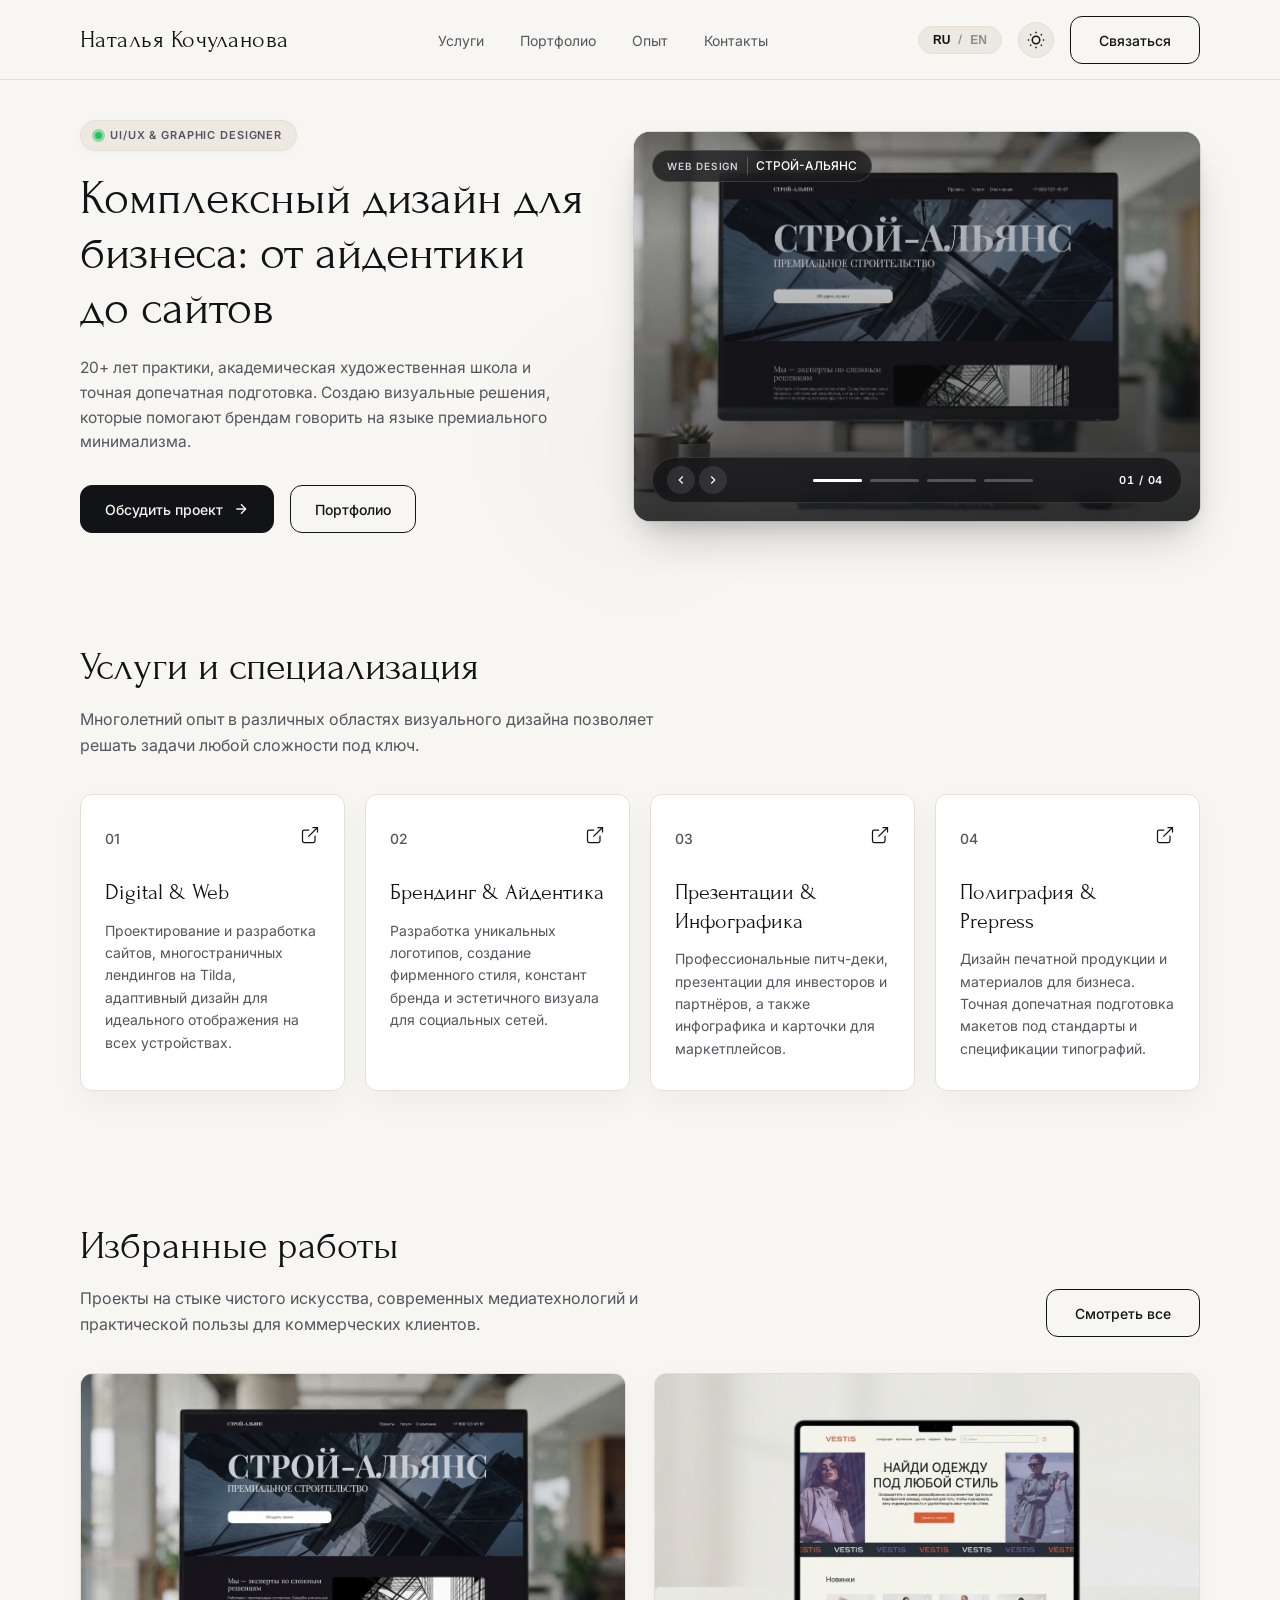
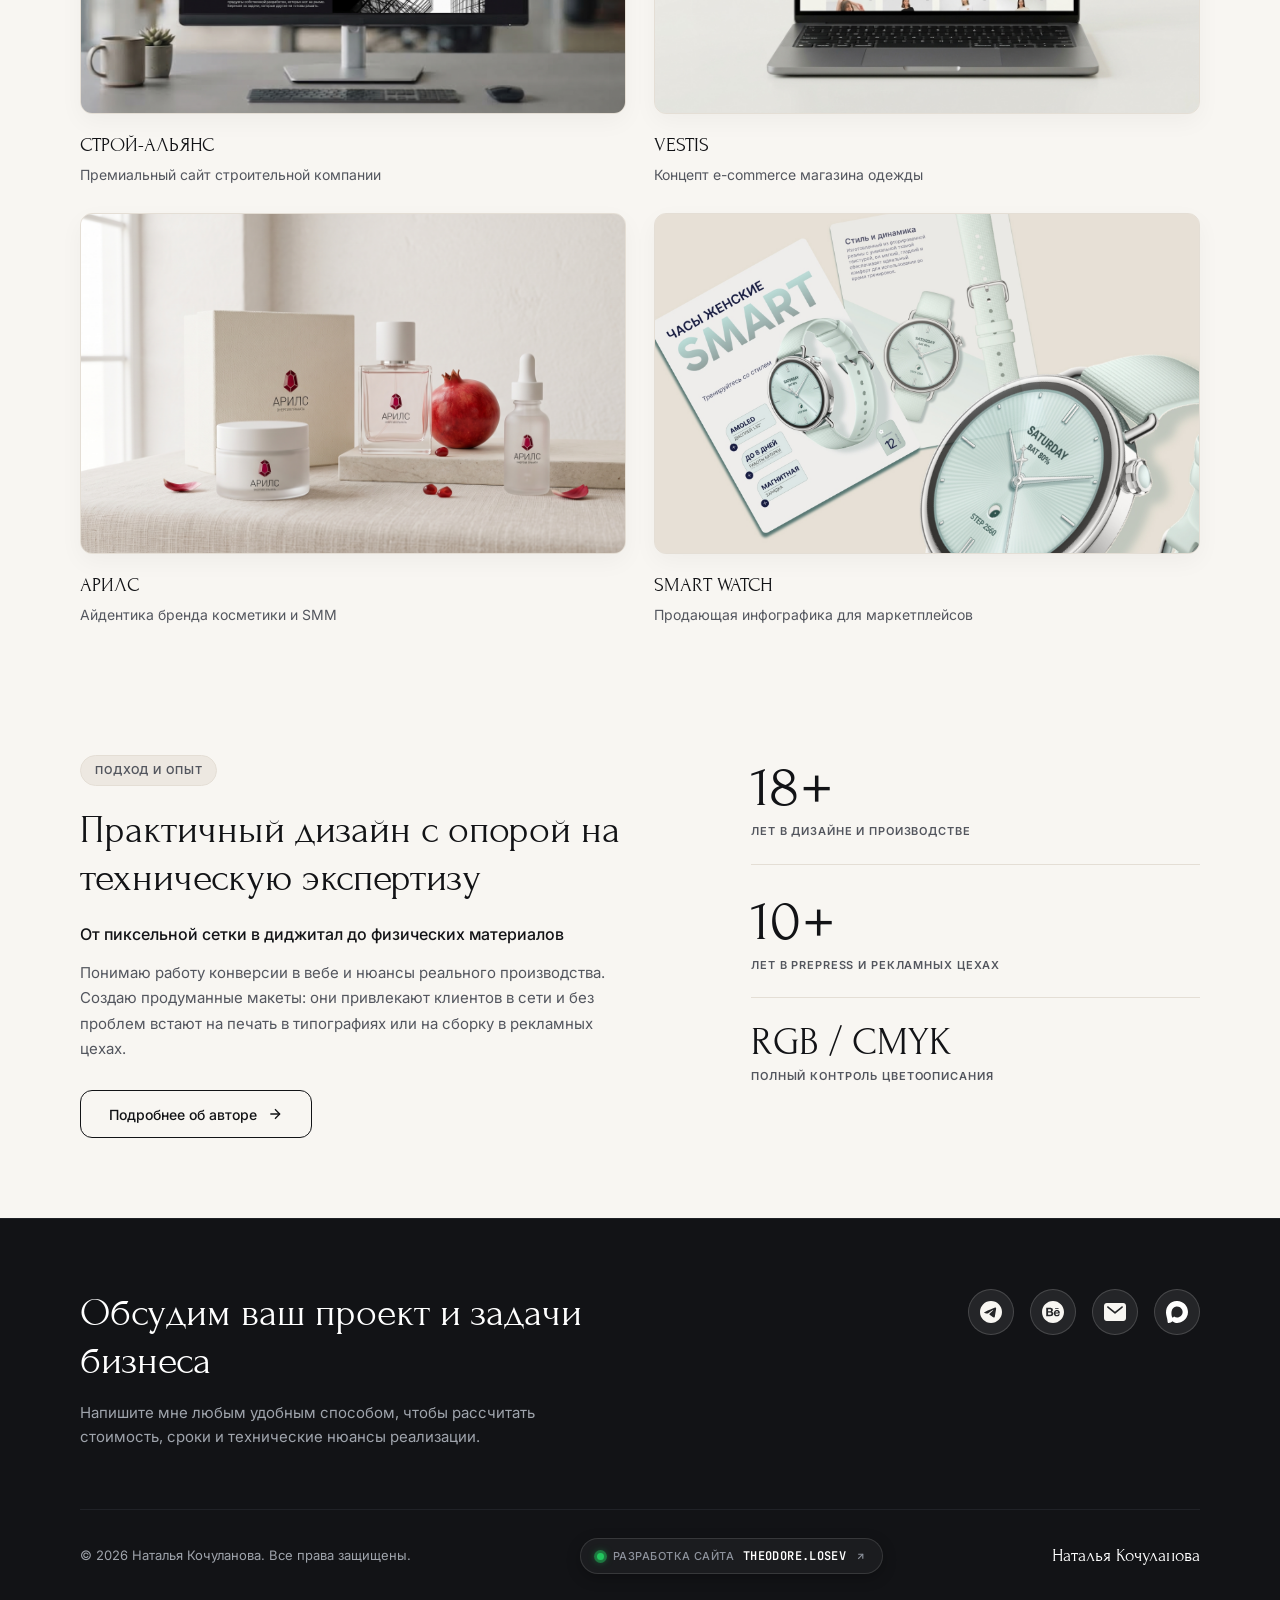
==== commit 93e3e8f8: "Add files via upload fix footer alignment and update styles, Add mobile menu and smooth animations, " ====
--- a/index.html
+++ b/index.html
@@ -31,7 +31,7 @@
     <link rel="preconnect" href="https://fonts.googleapis.com" />
     <link rel="preconnect" href="https://fonts.gstatic.com" crossorigin />
     <link
-      href="https://fonts.googleapis.com/css2?family=Forum&family=Inter:wght@400;500;600;700&display=swap"
+      href="https://fonts.googleapis.com/css2?family=Forum&family=Inter:wght@400;500;600;700&family=JetBrains+Mono:wght@500;600&display=swap"
       rel="stylesheet"
     />
     <link rel="stylesheet" href="style.css" />
@@ -780,6 +780,34 @@
           <p class="footer__copy" data-i18n="footer_copy">
             &copy; 2026 Наталья Кочуланова. Все права защищены.
           </p>
+
+          <a
+            href="https://losevfedorgeek.github.io"
+            target="_blank"
+            rel="noopener noreferrer"
+            class="dev-credit"
+            data-magnetic
+            aria-label="Сайт разработчика Theodore Losev"
+          >
+            <span class="dev-credit__dot"></span>
+            <span class="dev-credit__label" data-i18n="dev_label"
+              >Разработка сайта</span
+            >
+            <span class="dev-credit__name">THEODORE.LOSEV</span>
+            <svg
+              class="dev-credit__arrow"
+              width="11"
+              height="11"
+              viewBox="0 0 24 24"
+              fill="none"
+              stroke="currentColor"
+              stroke-width="2.5"
+            >
+              <line x1="7" y1="17" x2="17" y2="7"></line>
+              <polyline points="7 7 17 7 17 17"></polyline>
+            </svg>
+          </a>
+
           <div class="footer__author" data-i18n="author_name">
             Наталья Кочуланова
           </div>
--- a/style.css
+++ b/style.css
@@ -130,28 +130,28 @@
 
 .ambient-glow {
   position: fixed;
-  width: 480px;
-  height: 480px;
+  width: 440px;
+  height: 440px;
   border-radius: 50%;
   background: radial-gradient(
     circle,
-    rgba(50, 65, 90, 0.06) 0%,
-    rgba(125, 133, 151, 0.02) 40%,
+    rgba(38, 44, 55, 0.05) 0%,
+    rgba(125, 133, 151, 0.015) 42%,
     transparent 70%
   );
   pointer-events: none;
   z-index: 0;
   transform: translate(-50%, -50%);
-  filter: blur(32px);
-  opacity: 0.5;
+  filter: blur(34px);
+  opacity: 0.45;
   transition: opacity 0.4s ease;
 }
 
 [data-theme="dark"] .ambient-glow {
   background: radial-gradient(
     circle,
-    rgba(210, 214, 223, 0.07) 0%,
-    rgba(140, 170, 215, 0.025) 40%,
+    rgba(210, 214, 223, 0.065) 0%,
+    rgba(140, 170, 215, 0.02) 42%,
     transparent 70%
   );
 }
@@ -314,9 +314,19 @@
   align-items: center;
   z-index: 500;
   transition:
+    height var(--transition-fast),
     background-color var(--transition-fast),
     border-color var(--transition-fast),
     box-shadow var(--transition-fast);
+}
+
+.header.is-scrolled {
+  height: 68px;
+  box-shadow: 0 8px 24px rgba(0, 0, 0, 0.05);
+}
+
+[data-theme="dark"] .header.is-scrolled {
+  box-shadow: 0 8px 24px rgba(0, 0, 0, 0.4);
 }
 
 .header__container {
@@ -820,6 +830,19 @@
   gap: 20px;
 }
 
+.services__grid .reveal:nth-child(1) {
+  transition-delay: 0.06s;
+}
+.services__grid .reveal:nth-child(2) {
+  transition-delay: 0.14s;
+}
+.services__grid .reveal:nth-child(3) {
+  transition-delay: 0.22s;
+}
+.services__grid .reveal:nth-child(4) {
+  transition-delay: 0.3s;
+}
+
 .service-card {
   text-decoration: none;
   color: inherit;
@@ -830,6 +853,8 @@
   display: flex;
   flex-direction: column;
   box-shadow: var(--shadow-card);
+  position: relative;
+  overflow: hidden;
   transition:
     border-color var(--transition-fast),
     box-shadow var(--transition-fast),
@@ -840,7 +865,7 @@
 .service-card:hover {
   border-color: var(--text-dark);
   box-shadow: 0 18px 40px rgba(0, 0, 0, 0.08);
-  transform: translateY(-4px);
+  transform: translateY(-5px);
 }
 
 [data-theme="dark"] .service-card:hover {
@@ -866,7 +891,7 @@
 }
 
 .service-card:hover .service-card__icon {
-  transform: translate(3px, -3px);
+  transform: translate(3px, -3px) scale(1.1);
 }
 
 .service-card__title {
@@ -904,6 +929,19 @@
   display: grid;
   grid-template-columns: repeat(2, 1fr);
   gap: 28px;
+}
+
+.portfolio__grid .reveal:nth-child(1) {
+  transition-delay: 0.06s;
+}
+.portfolio__grid .reveal:nth-child(2) {
+  transition-delay: 0.16s;
+}
+.portfolio__grid .reveal:nth-child(3) {
+  transition-delay: 0.26s;
+}
+.portfolio__grid .reveal:nth-child(4) {
+  transition-delay: 0.36s;
 }
 
 .project-card {
@@ -1015,11 +1053,13 @@
 .stat-item {
   padding: 24px 0;
   border-bottom: 1px solid var(--border-light);
-  transition: transform var(--transition-fast);
+  transition:
+    transform var(--transition-fast),
+    border-color var(--transition-fast);
 }
 
 .stat-item:hover {
-  transform: translateX(4px);
+  transform: translateX(6px);
 }
 
 .stat-item:first-child {
@@ -1037,6 +1077,11 @@
   font-weight: 400;
   color: var(--text-dark);
   margin-bottom: 6px;
+  transition: text-shadow var(--transition-fast);
+}
+
+.stat-item:hover .stat-item__value {
+  text-shadow: 0 4px 18px rgba(0, 0, 0, 0.08);
 }
 
 .stat-item__value--text {
@@ -1109,48 +1154,160 @@
   justify-content: center;
   background-color: rgba(255, 255, 255, 0.08);
   border: 1px solid rgba(255, 255, 255, 0.16);
+  overflow: hidden;
+  transition:
+    background-color var(--transition-fast),
+    border-color var(--transition-fast),
+    box-shadow var(--transition-fast),
+    transform 0.28s cubic-bezier(0.16, 1, 0.3, 1);
+}
+
+.social-icon:hover {
+  background-color: #ffffff;
+  border-color: #ffffff;
+  box-shadow: 0 8px 24px rgba(0, 0, 0, 0.45);
+  transform: translateY(-4px) scale(1.08);
+}
+
+.social-icon__img {
+  width: 22px;
+  height: 22px;
+  object-fit: contain;
+  display: block;
+  transition:
+    filter var(--transition-fast),
+    transform 0.28s ease;
+}
+
+.social-icon:hover .social-icon__img {
+  filter: brightness(0);
+  transform: scale(1.08);
+}
+
+.footer__bottom {
+  display: flex;
+  align-items: center;
+  justify-content: space-between;
+  padding-top: 28px;
+  border-top: 1px solid #202227 !important;
+  gap: 20px;
+  flex-wrap: wrap;
+}
+
+[data-theme="dark"] .footer__bottom {
+  border-top-color: #18191d !important;
+}
+
+.footer__copy {
+  font-size: 13px;
+  color: #9fa4ac !important;
+}
+
+.dev-credit {
+  position: relative;
+  display: inline-flex;
+  align-items: center;
+  gap: 9px;
+  height: 36px;
+  width: auto;
+  padding: 0 16px;
+  border-radius: 999px;
+  background: rgba(255, 255, 255, 0.04);
+  border: 1px solid rgba(255, 255, 255, 0.12);
+  text-decoration: none;
+  box-sizing: border-box;
+  box-shadow: 0 4px 14px rgba(0, 0, 0, 0.25);
+  white-space: nowrap;
+  flex-shrink: 0;
+  overflow: hidden;
   transition:
     background-color var(--transition-fast),
     border-color var(--transition-fast),
     box-shadow var(--transition-fast),
     transform var(--transition-fast);
-  overflow: hidden;
-}
-
-.social-icon:hover {
-  background-color: #ffffff;
-  border-color: #ffffff;
-  box-shadow: 0 8px 24px rgba(0, 0, 0, 0.45);
-  transform: translateY(-3px) scale(1.05);
-}
-
-.social-icon__img {
-  width: 22px;
-  height: 22px;
-  object-fit: contain;
-  display: block;
-  transition: filter var(--transition-fast);
-}
-
-.social-icon:hover .social-icon__img {
-  filter: brightness(0);
-}
-
-.footer__bottom {
-  display: flex;
-  align-items: center;
-  justify-content: space-between;
-  padding-top: 28px;
-  border-top: 1px solid #202227 !important;
-}
-
-[data-theme="dark"] .footer__bottom {
-  border-top-color: #18191d !important;
-}
-
-.footer__copy {
-  font-size: 13px;
-  color: #9fa4ac !important;
+}
+
+.dev-credit::before {
+  content: "";
+  position: absolute;
+  top: 0;
+  left: -100%;
+  width: 50%;
+  height: 100%;
+  background: linear-gradient(
+    90deg,
+    transparent,
+    rgba(255, 255, 255, 0.15),
+    transparent
+  );
+  transform: skewX(-20deg);
+  transition: left 0.75s ease;
+  pointer-events: none;
+}
+
+.dev-credit:hover::before {
+  left: 150%;
+}
+
+.dev-credit:hover {
+  background: rgba(255, 255, 255, 0.08);
+  border-color: rgba(255, 255, 255, 0.32);
+  box-shadow:
+    0 8px 24px rgba(0, 0, 0, 0.45),
+    0 0 16px rgba(34, 197, 94, 0.28);
+  transform: translateY(-2px);
+}
+
+.dev-credit__dot {
+  position: relative;
+  width: 7px;
+  height: 7px;
+  border-radius: 50%;
+  background-color: #22c55e;
+  box-shadow: 0 0 8px #22c55e;
+}
+
+.dev-credit__dot::after {
+  content: "";
+  position: absolute;
+  inset: -3px;
+  border-radius: 50%;
+  background-color: rgba(34, 197, 94, 0.45);
+  animation: pulseDot 2.2s cubic-bezier(0.4, 0, 0.6, 1) infinite;
+}
+
+.dev-credit__label {
+  font-size: 11px;
+  font-weight: 500;
+  letter-spacing: 0.04em;
+  color: #8e939d;
+  text-transform: uppercase;
+  transition: color var(--transition-fast);
+}
+
+.dev-credit:hover .dev-credit__label {
+  color: #c5c9d1;
+}
+
+.dev-credit__name {
+  font-family: "JetBrains Mono", monospace;
+  font-size: 12px;
+  font-weight: 600;
+  color: #ffffff;
+  letter-spacing: 0.03em;
+}
+
+.dev-credit__arrow {
+  color: #8e939d;
+  display: inline-block;
+  transition:
+    transform 0.28s cubic-bezier(0.16, 1, 0.3, 1),
+    color var(--transition-fast);
+}
+
+.dev-credit:hover .dev-credit__arrow {
+  transform: translate(2px, -2px);
+  color: #ffffff;
 }
 
 .footer__author {
@@ -1646,10 +1803,10 @@
 .about-timeline {
   display: flex;
   flex-direction: column;
-  gap: 18px;
+  gap: 16px;
   border-left: 2px solid var(--border-light);
-  padding-left: 20px;
-  margin-left: 4px;
+  padding-left: 18px;
+  margin-left: 5px;
 }
 
 .about-timeline__item {
@@ -1662,14 +1819,14 @@
 .about-timeline__item::before {
   content: "";
   position: absolute;
-  left: -25px;
+  left: -24px;
   top: 6px;
-  width: 9px;
-  height: 9px;
+  width: 8px;
+  height: 8px;
   border-radius: 50%;
   background-color: var(--bg-card);
   border: 2px solid var(--text-dark);
-  z-index: 2;
+  box-sizing: content-box;
 }
 
 .about-timeline__period {
@@ -1861,9 +2018,80 @@
     gap: 24px;
   }
 
+  .footer {
+    padding: 60px 0 36px;
+    text-align: center;
+  }
+
+  .footer__container {
+    display: flex;
+    flex-direction: column;
+    align-items: center;
+  }
+
   .footer__top {
     flex-direction: column;
-    gap: 32px;
+    align-items: center;
+    text-align: center;
+    gap: 28px;
+    margin-bottom: 48px;
+    width: 100%;
+  }
+
+  .footer__info {
+    display: flex;
+    flex-direction: column;
+    align-items: center;
+    text-align: center;
+    width: 100%;
+  }
+
+  .footer__title {
+    text-align: center;
+    margin-left: auto;
+    margin-right: auto;
+    max-width: 620px;
+    margin-bottom: 14px;
+  }
+
+  .footer__subtitle {
+    text-align: center;
+    margin-left: auto;
+    margin-right: auto;
+    max-width: 520px;
+  }
+
+  .footer__socials {
+    justify-content: center;
+    align-items: center;
+    width: 100%;
+    margin-top: 4px;
+  }
+
+  .footer__bottom {
+    width: 100%;
+    flex-direction: column;
+    gap: 16px;
+    align-items: center;
+    justify-content: center;
+    text-align: center;
+    padding-top: 28px;
+  }
+
+  .footer__author {
+    order: 1;
+    text-align: center;
+  }
+
+  .dev-credit {
+    order: 2;
+    margin: 2px 0;
+  }
+
+  .footer__copy {
+    order: 3;
+    font-size: 12.5px;
+    text-align: center;
   }
 
   .modal__dialog--about {
@@ -1934,6 +2162,7 @@
 
   .hero__actions .btn {
     width: 100%;
+    min-width: 0;
   }
 
   .hero__slider {
@@ -2030,12 +2259,33 @@
 
   .footer {
     padding: 50px 0 30px;
+    text-align: center;
+  }
+
+  .footer__top {
+    gap: 24px;
+    margin-bottom: 40px;
   }
 
   .footer__bottom {
     flex-direction: column;
-    gap: 12px;
-    align-items: flex-start;
+    gap: 14px;
+    align-items: center;
+    justify-content: center;
+    text-align: center;
+  }
+
+  .footer__author {
+    order: 1;
+  }
+
+  .dev-credit {
+    order: 2;
+    margin: 2px 0;
+  }
+
+  .footer__copy {
+    order: 3;
   }
 
   .about-modal__aside {
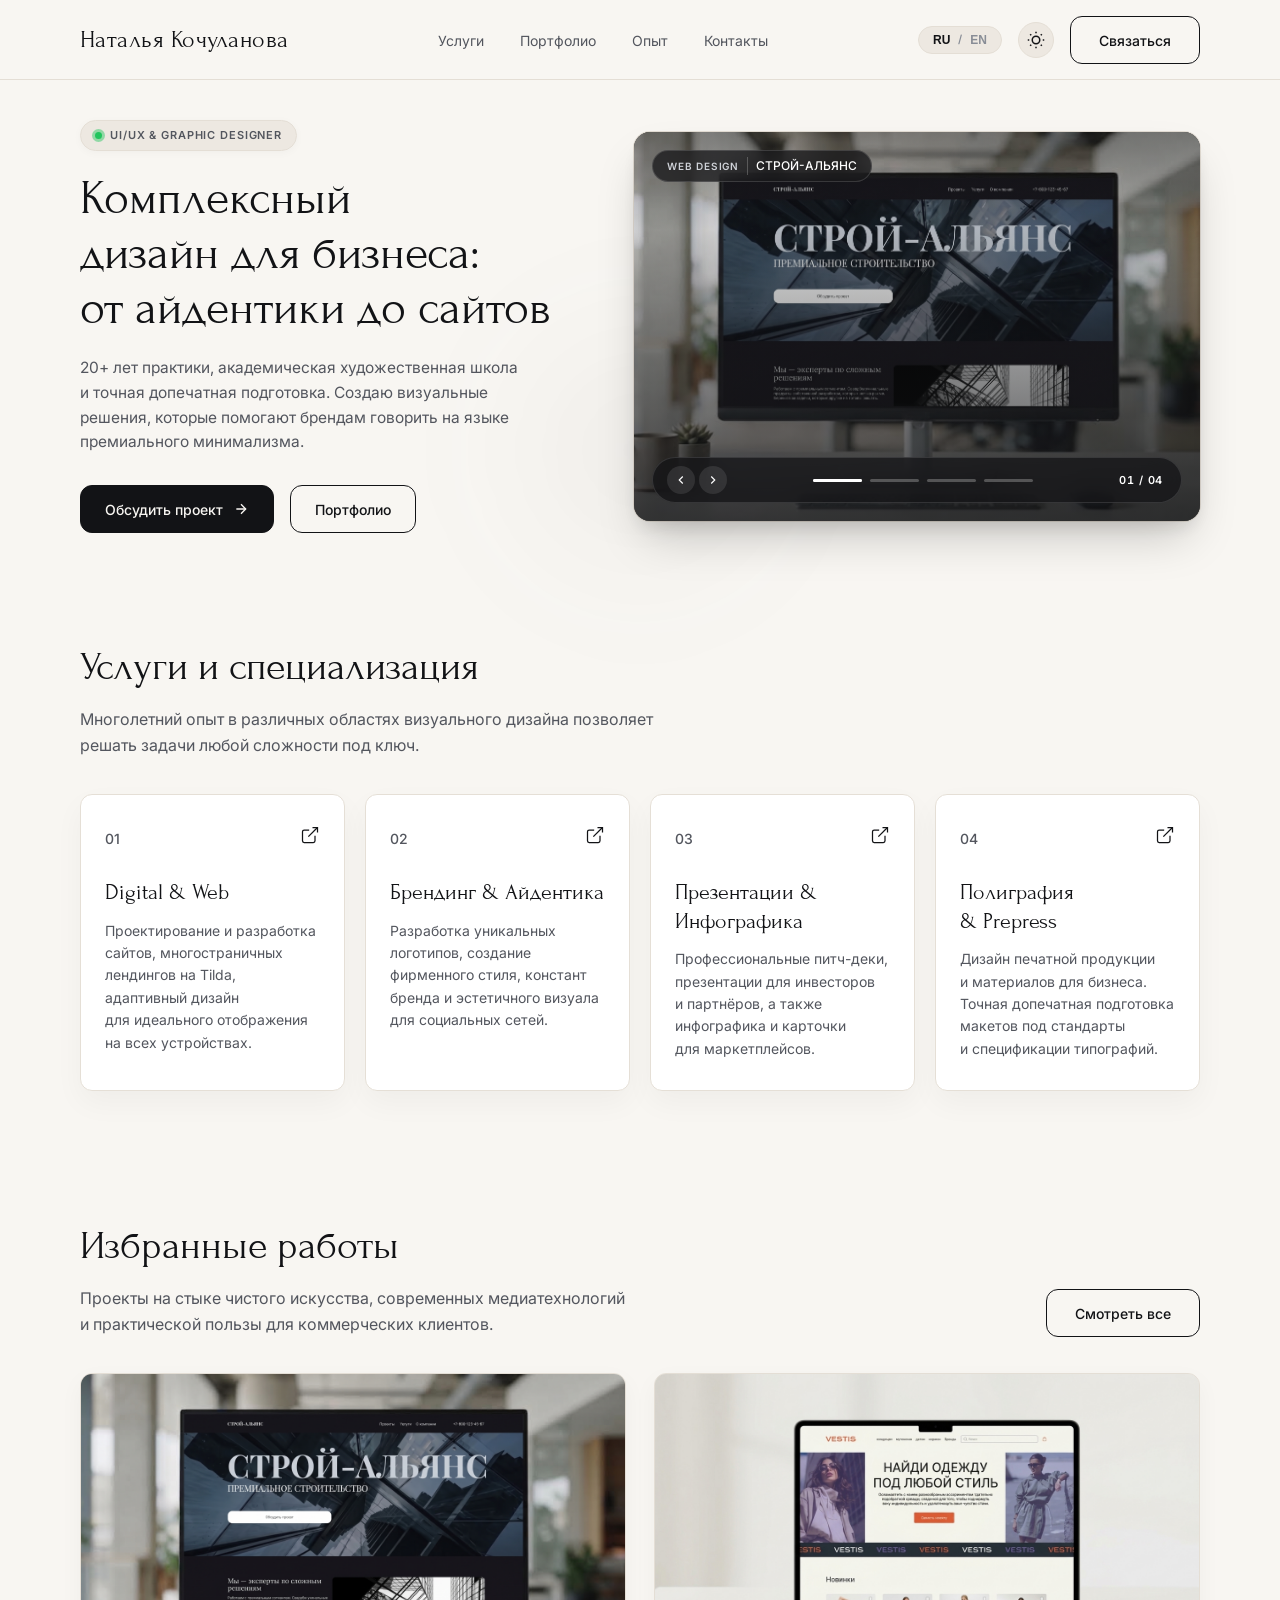
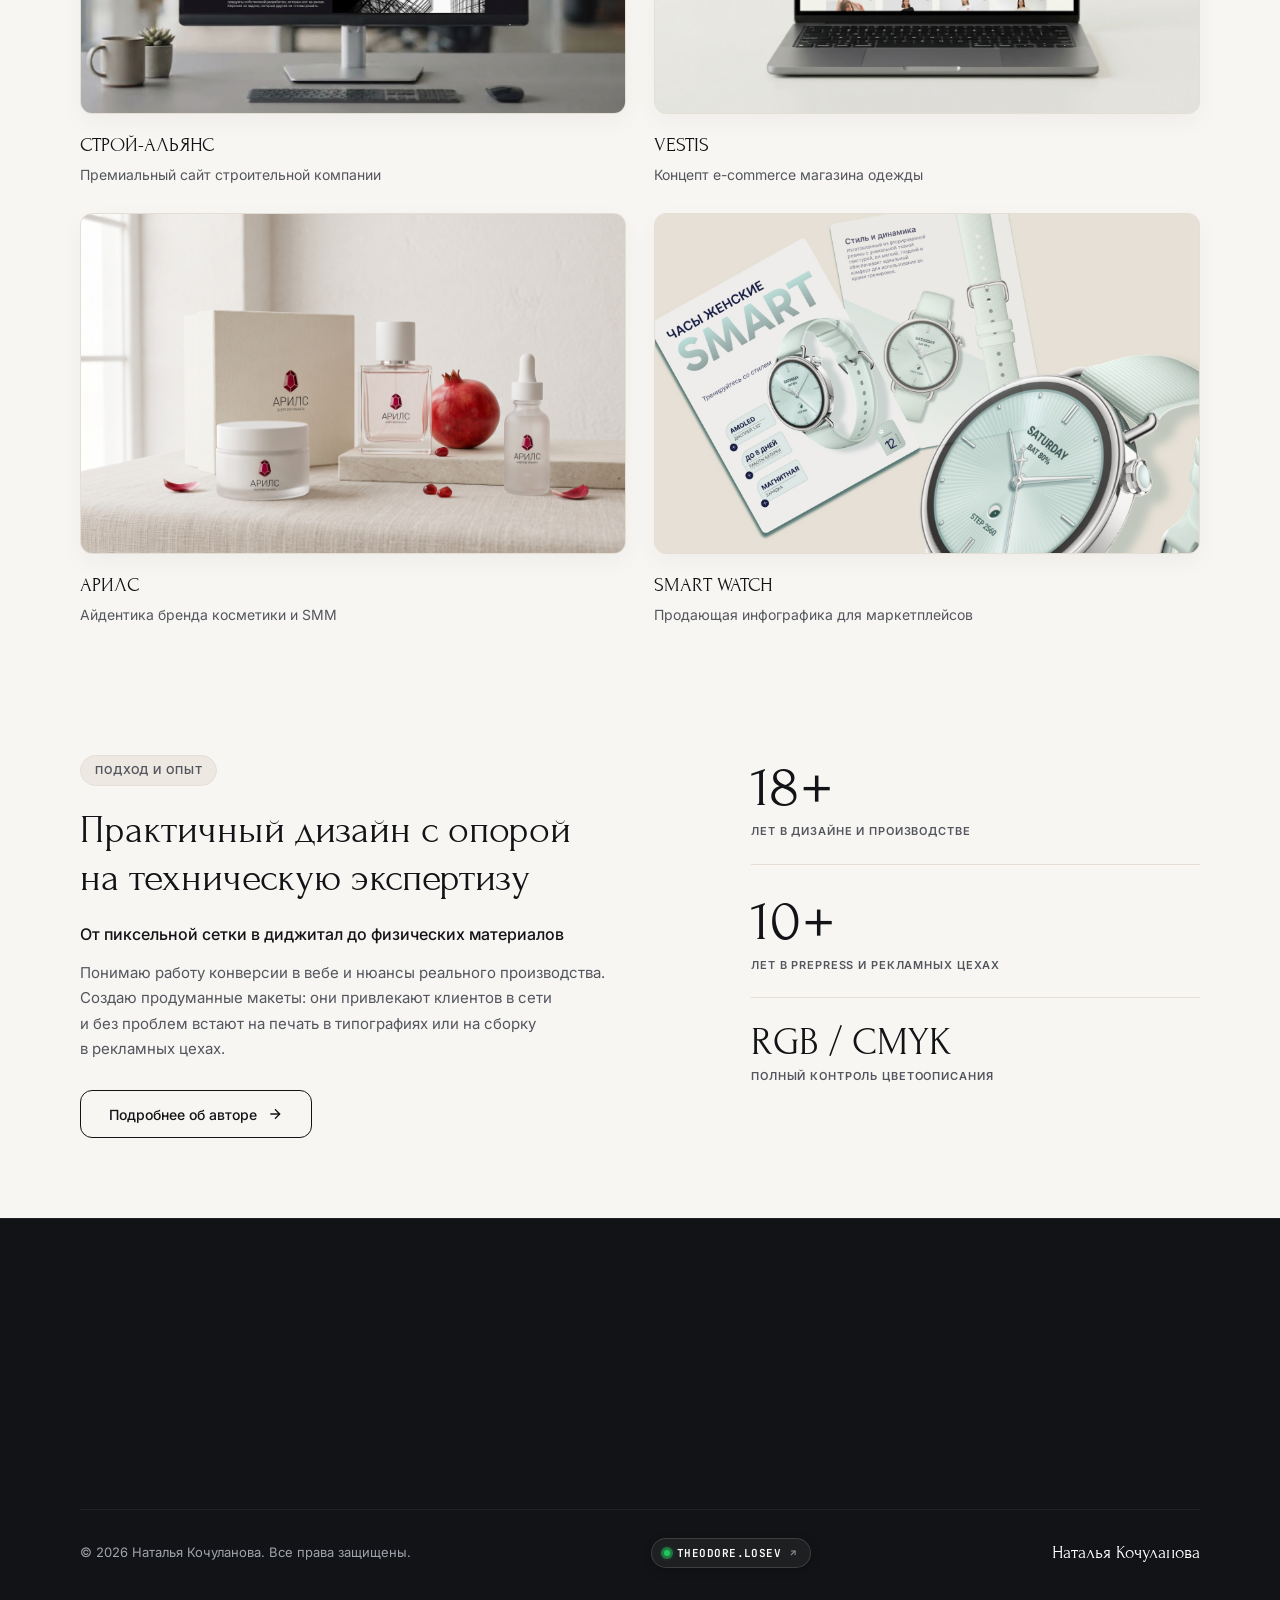
==== commit ad1a5782: "Add files via upload" ====
--- a/index.html
+++ b/index.html
@@ -6,35 +6,147 @@
       name="viewport"
       content="width=device-width, initial-scale=1.0, maximum-scale=5.0"
     />
-    <title>Наталья Кочуланова — Комплексный дизайн для бизнеса</title>
+    <title>
+      Наталья Кочуланова — Комплексный дизайн для бизнеса: сайты, айдентика,
+      презентации
+    </title>
     <meta
       name="description"
-      content="Комплексный дизайн для бизнеса: веб-сайты, айдентика, презентации и точная допечатная подготовка. 20+ лет практики."
+      content="Комплексный коммерческий дизайн для бизнеса от эксперта с 20+ годами опыта: проектирование и разработка сайтов, фирменный стиль, продающая инфографика и точная допечатная подготовка (prepress)."
     />
+    <meta
+      name="keywords"
+      content="дизайн для бизнеса, разработка сайтов, tilda, айдентика, брендинг, инфографика маркетплейсы, полиграфия, prepress, наталья кочуланова, графический дизайнер"
+    />
+    <meta name="author" content="Наталья Кочуланова" />
+    <meta
+      name="robots"
+      content="index, follow, max-snippet:-1, max-image-preview:large, max-video-preview:-1"
+    />
+    <link rel="canonical" href="https://nataliakochulanova.ru/" />
+
     <meta property="og:type" content="website" />
+    <meta property="og:url" content="https://nataliakochulanova.ru/" />
+    <meta
+      property="og:site_name"
+      content="Наталья Кочуланова — Дизайн для бизнеса"
+    />
+    <meta property="og:locale" content="ru_RU" />
     <meta
       property="og:title"
-      content="Наталья Кочуланова — Дизайн для бизнеса"
+      content="Наталья Кочуланова — Комплексный дизайн для бизнеса"
     />
     <meta
       property="og:description"
-      content="Комплексный дизайн для бизнеса: от айдентики до сайтов."
+      content="20+ лет практики, академическая художественная школа и точная допечатная подготовка. Веб-сайты, айдентика, презентации."
     />
-    <meta property="og:image" content="stroi-alliance.jpg" />
+    <meta
+      property="og:image"
+      content="https://nataliakochulanova.ru/stroi-alliance.jpg"
+    />
+    <meta property="og:image:width" content="1200" />
+    <meta property="og:image:height" content="630" />
+
+    <meta name="twitter:card" content="summary_large_image" />
+    <meta
+      name="twitter:title"
+      content="Наталья Кочуланова — Комплексный дизайн для бизнеса"
+    />
+    <meta
+      name="twitter:description"
+      content="Комплексный дизайн для бизнеса: от айдентики до сайтов. 20+ лет практики."
+    />
+    <meta
+      name="twitter:image"
+      content="https://nataliakochulanova.ru/stroi-alliance.jpg"
+    />
+
+    <meta name="theme-color" content="#121316" />
+    <meta name="format-detection" content="telephone=no" />
 
     <link
       rel="icon"
       type="image/svg+xml"
-      href="data:image/svg+xml,<svg xmlns='http://www.w3.org/2000/svg' viewBox='0 0 32 32'><rect width='32' height='32' rx='8' fill='%23121316'/><path d='M8 22V10h2.4l5.6 8.2V10H18v12h-2.2L10.2 13.6V22H8z' fill='%23F8F6F2'/><path d='M20 10v12h2v-4.5l3.2 4.5h2.6l-3.8-5.2 3.5-4.8H25l-3 4.2V10h-2z' fill='%237D8597'/></svg>"
+      href="data:image/svg+xml,%3Csvg xmlns='http://www.w3.org/2000/svg' viewBox='0 0 512 512'%3E%3Crect width='512' height='512' rx='120' fill='%23121316'/%3E%3Cpath d='M102 361V151h34l84 146V151h34v210h-34L136 215v146z' fill='%23F8F6F2'/%3E%3Cpath d='M276 151h32v125l62-71h40l-74 83 76 73h-44l-60-61v61h-32z' fill='%237D8597'/%3E%3C/svg%3E"
     />
+    <link rel="icon" type="image/svg+xml" href="logo.svg" />
+    <link rel="icon" href="favicon.ico" sizes="any" />
+    <link rel="apple-touch-icon" href="logo.svg" />
 
     <link rel="preconnect" href="https://fonts.googleapis.com" />
     <link rel="preconnect" href="https://fonts.gstatic.com" crossorigin />
+    <link rel="dns-prefetch" href="https://api.web3forms.com" />
     <link
       href="https://fonts.googleapis.com/css2?family=Forum&family=Inter:wght@400;500;600;700&family=JetBrains+Mono:wght@500;600&display=swap"
       rel="stylesheet"
     />
     <link rel="stylesheet" href="style.css" />
+
+    <script type="application/ld+json">
+      {
+        "@context": "https://schema.org",
+        "@type": ["ProfessionalService", "Person"],
+        "name": "Наталья Кочуланова",
+        "url": "https://nataliakochulanova.ru/",
+        "logo": "https://nataliakochulanova.ru/logo.svg",
+        "image": "https://nataliakochulanova.ru/natalia.jpg",
+        "description": "Комплексный дизайн для бизнеса: проектирование сайтов, айдентика, презентации, инфографика и допечатная подготовка с 20+ годами опыта.",
+        "jobTitle": "Графический и Digital-дизайнер, Prepress-эксперт",
+        "knowsAbout": [
+          "Веб-дизайн",
+          "UI/UX дизайн",
+          "Tilda Publishing",
+          "Брендинг и айдентика",
+          "Инфографика для маркетплейсов",
+          "Презентации для бизнеса",
+          "Допечатная подготовка (Prepress)",
+          "Полиграфия"
+        ],
+        "email": "mailto:kochulanova_nata@mail.ru",
+        "sameAs": [
+          "https://www.behance.net/0bb39ffb",
+          "https://t.me/Kochulanova"
+        ],
+        "hasOfferCatalog": {
+          "@type": "OfferCatalog",
+          "name": "Услуги визуального дизайна",
+          "itemListElement": [
+            {
+              "@type": "Offer",
+              "itemOffered": {
+                "@type": "Service",
+                "name": "Digital & Web Design",
+                "description": "Проектирование и разработка сайтов, многостраничных лендингов на Tilda."
+              }
+            },
+            {
+              "@type": "Offer",
+              "itemOffered": {
+                "@type": "Service",
+                "name": "Брендинг & Айдентика",
+                "description": "Разработка уникальных логотипов, создание фирменного стиля и брендбуков."
+              }
+            },
+            {
+              "@type": "Offer",
+              "itemOffered": {
+                "@type": "Service",
+                "name": "Презентации & Инфографика",
+                "description": "Питч-деки для инвесторов, карточки товаров для маркетплейсов."
+              }
+            },
+            {
+              "@type": "Offer",
+              "itemOffered": {
+                "@type": "Service",
+                "name": "Полиграфия & Prepress",
+                "description": "Точная допечатная подготовка макетов под стандарты типографий."
+              }
+            }
+          ]
+        }
+      }
+    </script>
   </head>
   <body>
     <div class="scroll-progress" id="scroll-progress"></div>
@@ -46,7 +158,17 @@
           >Наталья Кочуланова</a
         >
 
-        <nav class="header__nav js-nav">
+        <nav class="header__nav js-nav" aria-label="Главная навигация">
+          <div class="header__nav-header">
+            <div class="header__nav-meta">
+              <span class="header__nav-title" data-i18n="author_name"
+                >Наталья Кочуланова</span
+              >
+              <span class="header__nav-badge">Commercial Design</span>
+            </div>
+            <div class="header__nav-divider"></div>
+          </div>
+
           <ul class="header__menu">
             <li>
               <a href="#services" class="header__link" data-i18n="nav_services"
@@ -209,15 +331,17 @@
         <div class="container hero__container">
           <div class="hero__content reveal">
             <span class="hero__badge"
-              ><span class="badge-dot"></span>UI/UX & GRAPHIC DESIGNER</span
+              ><span class="badge-dot"></span>UI/UX &amp; GRAPHIC DESIGNER</span
             >
             <h1 class="hero__title" data-i18n="hero_title">
-              Комплексный дизайн для бизнеса: от айдентики до сайтов
+              Комплексный дизайн для&nbsp;бизнеса: от&nbsp;айдентики
+              до&nbsp;сайтов
             </h1>
             <p class="hero__subtitle" data-i18n="hero_subtitle">
-              20+ лет практики, академическая художественная школа и точная
-              допечатная подготовка. Создаю визуальные решения, которые помогают
-              брендам говорить на языке премиального минимализма.
+              20+&nbsp;лет практики, академическая художественная школа
+              и&nbsp;точная допечатная подготовка. Создаю визуальные решения,
+              которые помогают брендам говорить на&nbsp;языке премиального
+              минимализма.
             </p>
             <div class="hero__actions">
               <button class="btn btn--primary js-open-modal" data-magnetic>
@@ -252,7 +376,7 @@
                 <div class="hero__slide is-active">
                   <img
                     src="stroi-alliance.jpg"
-                    alt="СТРОЙ-АЛЬЯНС"
+                    alt="Веб-дизайн для строительной компании СТРОЙ-АЛЬЯНС"
                     class="hero__slide-image"
                     fetchpriority="high"
                   />
@@ -265,7 +389,7 @@
                 <div class="hero__slide">
                   <img
                     src="vestis.jpg"
-                    alt="VESTIS"
+                    alt="E-Commerce концепт интернет-магазина VESTIS"
                     class="hero__slide-image"
                     loading="lazy"
                   />
@@ -278,7 +402,7 @@
                 <div class="hero__slide">
                   <img
                     src="arils.jpg"
-                    alt="АРИЛС"
+                    alt="Фирменный стиль и айдентика бренда косметики АРИЛС"
                     class="hero__slide-image"
                     loading="lazy"
                   />
@@ -291,7 +415,7 @@
                 <div class="hero__slide">
                   <img
                     src="smartwatch.jpg"
-                    alt="SMART WATCH"
+                    alt="Инфографика для маркетплейсов SMART WATCH Xiaomi"
                     class="hero__slide-image"
                     loading="lazy"
                   />
@@ -386,11 +510,11 @@
         <div class="container">
           <div class="services__header reveal">
             <h2 class="section-title" data-i18n="services_title">
-              Услуги и специализация
+              Услуги и&nbsp;специализация
             </h2>
             <p class="section-subtitle" data-i18n="services_subtitle">
-              Многолетний опыт в различных областях визуального дизайна
-              позволяет решать задачи любой сложности под ключ.
+              Многолетний опыт в&nbsp;различных областях визуального дизайна
+              позволяет решать задачи любой сложности под&nbsp;ключ.
             </p>
           </div>
           <div class="services__grid">
@@ -419,11 +543,11 @@
                   </svg>
                 </div>
               </div>
-              <h3 class="service-card__title">Digital & Web</h3>
+              <h3 class="service-card__title">Digital &amp; Web</h3>
               <p class="service-card__text" data-i18n="service_1_text">
-                Проектирование и разработка сайтов, многостраничных лендингов на
-                Tilda, адаптивный дизайн для идеального отображения на всех
-                устройствах.
+                Проектирование и&nbsp;разработка сайтов, многостраничных
+                лендингов на&nbsp;Tilda, адаптивный дизайн для&nbsp;идеального
+                отображения на&nbsp;всех устройствах.
               </p>
             </a>
 
@@ -453,11 +577,12 @@
                 </div>
               </div>
               <h3 class="service-card__title" data-i18n="service_2_title">
-                Брендинг & Айдентика
+                Брендинг &amp; Айдентика
               </h3>
               <p class="service-card__text" data-i18n="service_2_text">
                 Разработка уникальных логотипов, создание фирменного стиля,
-                констант бренда и эстетичного визуала для социальных сетей.
+                констант бренда и&nbsp;эстетичного визуала для&nbsp;социальных
+                сетей.
               </p>
             </a>
 
@@ -487,11 +612,12 @@
                 </div>
               </div>
               <h3 class="service-card__title" data-i18n="service_3_title">
-                Презентации & Инфографика
+                Презентации &amp; Инфографика
               </h3>
               <p class="service-card__text" data-i18n="service_3_text">
-                Профессиональные питч-деки, презентации для инвесторов и
-                партнёров, а также инфографика и карточки для маркетплейсов.
+                Профессиональные питч-деки, презентации для&nbsp;инвесторов
+                и&nbsp;партнёров, а&nbsp;также инфографика и&nbsp;карточки
+                для&nbsp;маркетплейсов.
               </p>
             </a>
 
@@ -521,12 +647,12 @@
                 </div>
               </div>
               <h3 class="service-card__title" data-i18n="service_4_title">
-                Полиграфия & Prepress
+                Полиграфия &amp; Prepress
               </h3>
               <p class="service-card__text" data-i18n="service_4_text">
-                Дизайн печатной продукции и материалов для бизнеса. Точная
-                допечатная подготовка макетов под стандарты и спецификации
-                типографий.
+                Дизайн печатной продукции и&nbsp;материалов для&nbsp;бизнеса.
+                Точная допечатная подготовка макетов под&nbsp;стандарты
+                и&nbsp;спецификации типографий.
               </p>
             </a>
           </div>
@@ -541,8 +667,9 @@
                 Избранные работы
               </h2>
               <p class="section-subtitle" data-i18n="portfolio_subtitle">
-                Проекты на стыке чистого искусства, современных медиатехнологий
-                и практической пользы для коммерческих клиентов.
+                Проекты на&nbsp;стыке чистого искусства, современных
+                медиатехнологий и&nbsp;практической пользы для&nbsp;коммерческих
+                клиентов.
               </p>
             </div>
             <a
@@ -566,7 +693,7 @@
               <div class="project-card__image-box">
                 <img
                   src="stroi-alliance.jpg"
-                  alt="СТРОЙ-АЛЬЯНС"
+                  alt="Кейс веб-дизайна лендинга СТРОЙ-АЛЬЯНС"
                   class="project-card__image"
                   loading="lazy"
                 />
@@ -588,7 +715,7 @@
               <div class="project-card__image-box">
                 <img
                   src="vestis.jpg"
-                  alt="VESTIS"
+                  alt="Концепт интернет-магазина одежды VESTIS"
                   class="project-card__image"
                   loading="lazy"
                 />
@@ -610,7 +737,7 @@
               <div class="project-card__image-box">
                 <img
                   src="arils.jpg"
-                  alt="АРИЛС"
+                  alt="Брендинг и баннеры для косметического бренда АРИЛС"
                   class="project-card__image"
                   loading="lazy"
                 />
@@ -618,7 +745,7 @@
               <div class="project-card__content">
                 <h3 class="project-card__title">АРИЛС</h3>
                 <p class="project-card__desc" data-i18n="proj_3_desc">
-                  Айдентика бренда косметики и SMM
+                  Айдентика бренда косметики и&nbsp;SMM
                 </p>
               </div>
             </a>
@@ -632,7 +759,7 @@
               <div class="project-card__image-box">
                 <img
                   src="smartwatch.jpg"
-                  alt="SMART WATCH"
+                  alt="Продающая инфографика Wildberries для Xiaomi Watch S4"
                   class="project-card__image"
                   loading="lazy"
                 />
@@ -640,7 +767,7 @@
               <div class="project-card__content">
                 <h3 class="project-card__title">SMART WATCH</h3>
                 <p class="project-card__desc" data-i18n="proj_4_desc">
-                  Продающая инфографика для маркетплейсов
+                  Продающая инфографика для&nbsp;маркетплейсов
                 </p>
               </div>
             </a>
@@ -652,19 +779,20 @@
         <div class="container about__container">
           <div class="about__left reveal">
             <span class="about__badge" data-i18n="about_badge"
-              >ПОДХОД И ОПЫТ</span
+              >ПОДХОД И&nbsp;ОПЫТ</span
             >
             <h2 class="about__title" data-i18n="about_title">
-              Практичный дизайн с опорой на техническую экспертизу
+              Практичный дизайн с&nbsp;опорой на&nbsp;техническую экспертизу
             </h2>
             <p class="about__lead" data-i18n="about_lead">
-              От пиксельной сетки в диджитал до физических материалов
+              От&nbsp;пиксельной сетки в&nbsp;диджитал до&nbsp;физических
+              материалов
             </p>
             <p class="about__text" data-i18n="about_text">
-              Понимаю работу конверсии в вебе и нюансы реального производства.
-              Создаю продуманные макеты: они привлекают клиентов в сети и без
-              проблем встают на печать в типографиях или на сборку в рекламных
-              цехах.
+              Понимаю работу конверсии в&nbsp;вебе и&nbsp;нюансы реального
+              производства. Создаю продуманные макеты: они привлекают клиентов
+              в&nbsp;сети и&nbsp;без&nbsp;проблем встают на&nbsp;печать
+              в&nbsp;типографиях или&nbsp;на&nbsp;сборку в&nbsp;рекламных цехах.
             </p>
             <button
               type="button"
@@ -672,7 +800,7 @@
               data-magnetic
             >
               <span class="btn__text" data-i18n="btn_about_more"
-                >Подробнее об авторе</span
+                >Подробнее об&nbsp;авторе</span
               >
               <svg
                 class="btn__arrow"
@@ -696,7 +824,7 @@
                 ><span class="stat-item__suffix">+</span>
               </div>
               <p class="stat-item__label" data-i18n="stat_1_label">
-                ЛЕТ В ДИЗАЙНЕ И ПРОИЗВОДСТВЕ
+                ЛЕТ В&nbsp;ДИЗАЙНЕ И&nbsp;ПРОИЗВОДСТВЕ
               </p>
             </div>
 
@@ -706,7 +834,7 @@
                 ><span class="stat-item__suffix">+</span>
               </div>
               <p class="stat-item__label" data-i18n="stat_2_label">
-                ЛЕТ В PREPRESS И РЕКЛАМНЫХ ЦЕХАХ
+                ЛЕТ В&nbsp;PREPRESS И&nbsp;РЕКЛАМНЫХ ЦЕХАХ
               </p>
             </div>
 
@@ -728,11 +856,11 @@
         <div class="footer__top">
           <div class="footer__info reveal">
             <h2 class="footer__title" data-i18n="footer_title">
-              Обсудим ваш проект и задачи бизнеса
+              Обсудим ваш проект и&nbsp;задачи бизнеса
             </h2>
             <p class="footer__subtitle" data-i18n="footer_subtitle">
               Напишите мне любым удобным способом, чтобы рассчитать стоимость,
-              сроки и технические нюансы реализации.
+              сроки и&nbsp;технические нюансы реализации.
             </p>
           </div>
           <div class="footer__socials reveal">
@@ -741,44 +869,68 @@
               target="_blank"
               rel="noopener noreferrer"
               class="social-icon"
-              aria-label="Telegram"
+              aria-label="Написать Наталье в Telegram"
               data-magnetic
             >
-              <img src="telegram.svg" alt="Telegram" class="social-icon__img" />
+              <img
+                src="telegram.svg"
+                alt="Telegram"
+                class="social-icon__img"
+                width="22"
+                height="22"
+              />
             </a>
             <a
               href="https://www.behance.net/0bb39ffb"
               target="_blank"
               rel="noopener noreferrer"
               class="social-icon"
-              aria-label="Behance"
+              aria-label="Смотреть профиль на Behance"
               data-magnetic
             >
-              <img src="behance.svg" alt="Behance" class="social-icon__img" />
+              <img
+                src="behance.svg"
+                alt="Behance"
+                class="social-icon__img"
+                width="22"
+                height="22"
+              />
             </a>
             <a
               href="mailto:kochulanova_nata@mail.ru"
               class="social-icon"
-              aria-label="Email"
+              aria-label="Отправить Email"
               data-magnetic
             >
-              <img src="mail.svg" alt="Email" class="social-icon__img" />
+              <img
+                src="mail.svg"
+                alt="Email"
+                class="social-icon__img"
+                width="22"
+                height="22"
+              />
             </a>
             <a
               href="https://max.ru/u/f9LHodD0cOK-RmuOq5lzSVgZ3cNn1aPtLSlQVpxC5IBOpIOSm9xRrmQgdhl"
               target="_blank"
               rel="noopener noreferrer"
               class="social-icon"
-              aria-label="MAX"
+              aria-label="Связаться через MAX"
               data-magnetic
             >
-              <img src="Max.svg" alt="MAX" class="social-icon__img" />
+              <img
+                src="Max.svg"
+                alt="MAX"
+                class="social-icon__img"
+                width="22"
+                height="22"
+              />
             </a>
           </div>
         </div>
         <div class="footer__bottom">
           <p class="footer__copy" data-i18n="footer_copy">
-            &copy; 2026 Наталья Кочуланова. Все права защищены.
+            &copy;&nbsp;2026 Наталья Кочуланова. Все права защищены.
           </p>
 
           <a
@@ -790,14 +942,11 @@
             aria-label="Сайт разработчика Theodore Losev"
           >
             <span class="dev-credit__dot"></span>
-            <span class="dev-credit__label" data-i18n="dev_label"
-              >Разработка сайта</span
-            >
             <span class="dev-credit__name">THEODORE.LOSEV</span>
             <svg
               class="dev-credit__arrow"
-              width="11"
-              height="11"
+              width="10"
+              height="10"
               viewBox="0 0 24 24"
               fill="none"
               stroke="currentColor"
@@ -842,8 +991,8 @@
             Обсудить проект
           </h3>
           <p class="modal__subtitle" data-i18n="modal_contact_sub">
-            Выберите направление и укажите контакт — я свяжусь с вами в течение
-            2-3 часов с оценкой сроков.
+            Выберите направление и&nbsp;укажите контакт&nbsp;— я&nbsp;свяжусь
+            с&nbsp;вами в&nbsp;течение 2–3&nbsp;часов с&nbsp;оценкой сроков.
           </p>
         </div>
 
@@ -1042,7 +1191,7 @@
             </button>
             <div class="form-status" id="form-status"></div>
             <p class="form-privacy" data-i18n="privacy_notice">
-              Нажимая кнопку, вы подтверждаете согласие на конфиденциальную
+              Нажимая кнопку, вы подтверждаете согласие на&nbsp;конфиденциальную
               обработку контактных данных.
             </p>
           </div>
@@ -1077,7 +1226,7 @@
             <div class="about-modal__photo-box">
               <img
                 src="natalia.jpg"
-                alt="Наталья Кочуланова"
+                alt="Наталья Кочуланова — Дизайнер и Prepress-эксперт"
                 class="about-modal__photo"
               />
             </div>
@@ -1087,18 +1236,18 @@
                   >Образование</span
                 >
                 <p class="about-modal__meta-text" data-i18n="about_edu_1">
-                  ЧГУ &bull; ИЗО и черчение
+                  ЧГУ &bull;&nbsp;ИЗО и&nbsp;черчение
                 </p>
                 <p class="about-modal__meta-sub" data-i18n="about_edu_2">
-                  Школа «Логомашина» &bull; Digital-дизайн
+                  Школа «Логомашина» &bull;&nbsp;Digital-дизайн
                 </p>
               </div>
               <div class="about-modal__meta-block">
                 <span class="about-modal__meta-label" data-i18n="about_meta_exp"
-                  >Опыт в индустрии</span
+                  >Опыт в&nbsp;индустрии</span
                 >
                 <p class="about-modal__meta-text" data-i18n="about_exp_val">
-                  20+ лет практики &bull; 150+ проектов
+                  20+&nbsp;лет практики &bull;&nbsp;150+&nbsp;проектов
                 </p>
               </div>
             </div>
@@ -1110,23 +1259,23 @@
                 Наталья Кочуланова
               </h3>
               <p class="about-modal__role" data-i18n="about_role">
-                Графический & Digital-дизайнер &bull; Prepress-эксперт
+                Графический &amp; Digital-дизайнер &bull;&nbsp;Prepress-эксперт
               </p>
             </div>
 
             <div class="about-modal__desc">
               <p class="about-modal__lead" data-i18n="about_lead_full">
-                Академическое художественное образование (ЧГУ) в сочетании с
-                многолетним опытом в реальном производстве рекламных цехов и
-                типографий.
+                Академическое художественное образование (ЧГУ) в&nbsp;сочетании
+                с&nbsp;многолетним опытом в&nbsp;реальном производстве рекламных
+                цехов и&nbsp;типографий.
               </p>
               <p class="about-modal__text" data-i18n="about_text_full">
                 Свободно объединяю технологические стандарты физических
                 материалов (prepress, спуски полос, фрезеровка, плоттерная
-                резка) с современным цифровым дизайном (UI/UX, Tilda Z-Block,
-                инфографика, бизнес-презентации). Для генерации уникальных
-                арт-активов и ускорения рутинных этапов активно использую
-                Midjourney и ChatGPT.
+                резка) с&nbsp;современным цифровым дизайном (UI/UX, Tilda
+                Z-Block, инфографика, бизнес-презентации). Для&nbsp;генерации
+                уникальных арт-активов и&nbsp;ускорения рутинных этапов активно
+                использую Midjourney и&nbsp;ChatGPT.
               </p>
             </div>
 
@@ -1136,34 +1285,35 @@
               </h4>
               <div class="about-modal__cards">
                 <div class="about-card">
-                  <div class="about-card__tag">Web & UI</div>
-                  <h5 class="about-card__title">Digital & Web</h5>
+                  <div class="about-card__tag">Web &amp; UI</div>
+                  <h5 class="about-card__title">Digital &amp; Web</h5>
                   <p class="about-card__text" data-i18n="about_card_1">
-                    Проектирование в Figma, верстка лендингов на Tilda,
-                    продающая инфографика и карточки для маркетплейсов, 150+
-                    питч-деков и презентаций для EdTech и бизнеса.
+                    Проектирование в&nbsp;Figma, верстка лендингов
+                    на&nbsp;Tilda, продающая инфографика и&nbsp;карточки
+                    для&nbsp;маркетплейсов, 150+&nbsp;питч-деков
+                    и&nbsp;презентаций для&nbsp;EdTech и&nbsp;бизнеса.
                   </p>
                 </div>
                 <div class="about-card">
                   <div class="about-card__tag">Print</div>
                   <h5 class="about-card__title" data-i18n="service_4_title">
-                    Графика & Prepress
+                    Полиграфия &amp; Prepress
                   </h5>
                   <p class="about-card__text" data-i18n="about_card_2">
-                    Владение Adobe Photoshop и CorelDRAW. Допечатная подготовка
-                    любой сложности под стандарты производств: CMYK, УФ-печать,
-                    плоттерная резка, точные контуры.
+                    Владение Adobe Photoshop и&nbsp;CorelDRAW. Допечатная
+                    подготовка любой сложности под&nbsp;стандарты производств:
+                    CMYK, УФ-печать, плоттерная резка, точные контуры.
                   </p>
                 </div>
                 <div class="about-card">
                   <div class="about-card__tag">Identity</div>
                   <h5 class="about-card__title" data-i18n="about_card_3_title">
-                    Брендинг & Носители
+                    Брендинг &amp; Носители
                   </h5>
                   <p class="about-card__text" data-i18n="about_card_3">
                     Логотипы, бренд-константы, навигационные интерьерные
-                    системы, комплексный дизайн оформления фасадов и
-                    брендирования автотранспорта.
+                    системы, комплексный дизайн оформления фасадов
+                    и&nbsp;брендирования автотранспорта.
                   </p>
                 </div>
                 <div class="about-card">
@@ -1172,9 +1322,9 @@
                     Арт-дирекшн
                   </h5>
                   <p class="about-card__text" data-i18n="about_card_4">
-                    Профессиональный контроль цвета, типографики и иерархии
-                    композиции, опыт руководства художественным отделением и
-                    кураторства выставочных экспозиций.
+                    Профессиональный контроль цвета, типографики и&nbsp;иерархии
+                    композиции, опыт руководства художественным отделением
+                    и&nbsp;кураторства выставочных экспозиций.
                   </p>
                 </div>
               </div>
@@ -1189,7 +1339,7 @@
                   <span
                     class="about-timeline__period"
                     data-i18n="timeline_1_period"
-                    >2022 — настоящее время</span
+                    >2022&nbsp;— настоящее время</span
                   >
                   <div class="about-timeline__info">
                     <h5
@@ -1199,9 +1349,9 @@
                       Digital-дизайнер / Фриланс
                     </h5>
                     <p class="about-timeline__desc" data-i18n="timeline_1_desc">
-                      Разработка коммерческой графики, сайтов на Tilda, баннеров
-                      и интерфейсов. Курс продуктового дизайна в «Логомашине»
-                      (2025–2026).
+                      Разработка коммерческой графики, сайтов на&nbsp;Tilda,
+                      баннеров и&nbsp;интерфейсов. Курс продуктового дизайна
+                      в&nbsp;«Логомашине» (2025–2026).
                     </p>
                   </div>
                 </div>
@@ -1209,7 +1359,7 @@
                   <span
                     class="about-timeline__period"
                     data-i18n="timeline_palme_period"
-                    >2021 — 2022</span
+                    >2021&nbsp;— 2022</span
                   >
                   <div class="about-timeline__info">
                     <h5
@@ -1222,8 +1372,8 @@
                       class="about-timeline__desc"
                       data-i18n="timeline_palme_desc"
                     >
-                      Создание 150+ презентаций по гайдлайнам, стилизация
-                      иллюстраций для канадской онлайн-школы.
+                      Создание 150+&nbsp;презентаций по&nbsp;гайдлайнам,
+                      стилизация иллюстраций для&nbsp;канадской онлайн-школы.
                     </p>
                   </div>
                 </div>
@@ -1231,7 +1381,7 @@
                   <span
                     class="about-timeline__period"
                     data-i18n="timeline_2_period"
-                    >2013 — 2026</span
+                    >2013&nbsp;— 2026</span
                   >
                   <div class="about-timeline__info">
                     <h5
@@ -1241,9 +1391,9 @@
                       Руководитель художественного отделения / Арт-консультант
                     </h5>
                     <p class="about-timeline__desc" data-i18n="timeline_2_desc">
-                      Руководство выставочной деятельностью и визуальным стилем
-                      крупных арт-событий. Экспертный контроль композиции и
-                      цветового пространства.
+                      Руководство выставочной деятельностью и&nbsp;визуальным
+                      стилем крупных арт-событий. Экспертный контроль композиции
+                      и&nbsp;цветового пространства.
                     </p>
                   </div>
                 </div>
@@ -1251,20 +1401,21 @@
                   <span
                     class="about-timeline__period"
                     data-i18n="timeline_3_period"
-                    >2002 — 2013</span
+                    >2002&nbsp;— 2013</span
                   >
                   <div class="about-timeline__info">
                     <h5
                       class="about-timeline__role"
                       data-i18n="timeline_3_role"
                     >
-                      Дизайнер-технолог / Prepress-специалист (РА «Прорыв», ЗАО
-                      «ЦРТ»)
+                      Дизайнер-технолог / Prepress-специалист (РА&nbsp;«Прорыв»,
+                      ЗАО&nbsp;«ЦРТ»)
                     </h5>
                     <p class="about-timeline__desc" data-i18n="timeline_3_desc">
-                      Рекламная поддержка ХК «Северсталь» и сети «Мори-Синема».
-                      Проектирование наружной и интерьерной рекламы: от
-                      векторных чертежей до сборки в цехах и монтажа.
+                      Рекламная поддержка ХК&nbsp;«Северсталь» и&nbsp;сети
+                      «Мори-Синема». Проектирование наружной и&nbsp;интерьерной
+                      рекламы: от&nbsp;векторных чертежей до&nbsp;сборки
+                      в&nbsp;цехах и&nbsp;монтажа.
                     </p>
                   </div>
                 </div>
@@ -1273,7 +1424,7 @@
 
             <div class="about-modal__block">
               <h4 class="about-modal__title" data-i18n="about_tools_title">
-                Инструменты и технологии
+                Инструменты и&nbsp;технологии
               </h4>
               <div class="about-tags">
                 <span class="about-tag">Figma</span>
@@ -1293,7 +1444,7 @@
                 data-magnetic
               >
                 <span data-i18n="btn_discuss_author"
-                  >Обсудить проект с автором</span
+                  >Обсудить проект с&nbsp;автором</span
                 >
                 <svg
                   class="btn__arrow"
--- a/style.css
+++ b/style.css
@@ -108,6 +108,7 @@
   width: 100%;
   position: relative;
   padding-top: 80px;
+  text-rendering: optimizeLegibility;
   transition:
     background-color var(--transition-fast),
     color var(--transition-fast);
@@ -130,28 +131,29 @@
 
 .ambient-glow {
   position: fixed;
-  width: 440px;
-  height: 440px;
+  width: 480px;
+  height: 480px;
   border-radius: 50%;
   background: radial-gradient(
     circle,
-    rgba(38, 44, 55, 0.05) 0%,
-    rgba(125, 133, 151, 0.015) 42%,
+    rgba(38, 44, 55, 0.07) 0%,
+    rgba(125, 133, 151, 0.02) 42%,
     transparent 70%
   );
   pointer-events: none;
   z-index: 0;
   transform: translate(-50%, -50%);
-  filter: blur(34px);
-  opacity: 0.45;
+  filter: blur(40px);
+  opacity: 0.6;
   transition: opacity 0.4s ease;
+  will-change: transform, left, top;
 }
 
 [data-theme="dark"] .ambient-glow {
   background: radial-gradient(
     circle,
-    rgba(210, 214, 223, 0.065) 0%,
-    rgba(140, 170, 215, 0.02) 42%,
+    rgba(210, 214, 223, 0.08) 0%,
+    rgba(140, 170, 215, 0.03) 42%,
     transparent 70%
   );
 }
@@ -194,6 +196,7 @@
   line-height: 1.2;
   color: var(--text-dark);
   margin-bottom: 16px;
+  text-wrap: balance;
 }
 
 .section-subtitle {
@@ -201,6 +204,7 @@
   line-height: 1.6;
   color: var(--text-muted);
   max-width: 600px;
+  text-wrap: pretty;
 }
 
 .btn {
@@ -233,22 +237,22 @@
   content: "";
   position: absolute;
   top: 0;
-  left: -120%;
-  width: 60%;
+  left: -130%;
+  width: 65%;
   height: 100%;
   background: linear-gradient(
     90deg,
     transparent,
-    rgba(255, 255, 255, 0.22),
+    rgba(255, 255, 255, 0.28),
     transparent
   );
-  transform: skewX(-20deg);
-  transition: left 0.65s ease;
+  transform: skewX(-22deg);
+  transition: left 0.65s cubic-bezier(0.16, 1, 0.3, 1);
   pointer-events: none;
 }
 
 .btn:hover::after {
-  left: 150%;
+  left: 160%;
 }
 
 .btn:active {
@@ -346,11 +350,13 @@
   display: inline-block;
   transition:
     opacity var(--transition-fast),
-    color var(--transition-fast);
+    color var(--transition-fast),
+    transform var(--transition-fast);
 }
 
 .header__logo:hover {
-  opacity: 0.75;
+  opacity: 0.8;
+  transform: translateY(-1px);
 }
 
 .header__menu {
@@ -401,6 +407,11 @@
   border-radius: 20px;
   font-size: 12px;
   font-weight: 600;
+  transition: border-color var(--transition-fast);
+}
+
+.lang-switch:hover {
+  border-color: var(--text-muted);
 }
 
 .lang-btn {
@@ -446,7 +457,7 @@
 
 .theme-toggle:hover {
   border-color: var(--text-dark);
-  transform: rotate(18deg);
+  transform: rotate(20deg) scale(1.05);
 }
 
 .theme-icon--moon {
@@ -459,6 +470,10 @@
 
 [data-theme="dark"] .theme-icon--moon {
   display: block;
+}
+
+.header__nav-header {
+  display: none;
 }
 
 .header__mobile-controls,
@@ -580,6 +595,7 @@
   font-weight: 400;
   color: var(--text-dark);
   margin-bottom: 20px;
+  text-wrap: balance;
 }
 
 .hero__subtitle {
@@ -588,6 +604,7 @@
   color: var(--text-muted);
   margin-bottom: 30px;
   max-width: 520px;
+  text-wrap: pretty;
 }
 
 .hero__actions {
@@ -630,6 +647,14 @@
   user-select: none;
   touch-action: pan-y;
   cursor: grab;
+  transition: box-shadow var(--transition-smooth);
+}
+
+.hero__slider:hover {
+  box-shadow:
+    0 30px 60px -12px rgba(0, 0, 0, 0.28),
+    0 14px 24px -6px rgba(0, 0, 0, 0.16),
+    0 0 0 1px rgba(255, 255, 255, 0.2);
 }
 
 .hero__slider:active {
@@ -696,6 +721,18 @@
   border-radius: 30px;
   border: 1px solid rgba(255, 255, 255, 0.14);
   pointer-events: none;
+  animation: badgeEnter 0.6s cubic-bezier(0.16, 1, 0.3, 1);
+}
+
+@keyframes badgeEnter {
+  from {
+    opacity: 0;
+    transform: translateY(-8px);
+  }
+  to {
+    opacity: 1;
+    transform: translateY(0);
+  }
 }
 
 .hero__slide-tag {
@@ -862,6 +899,24 @@
     transform var(--transition-fast);
 }
 
+.service-card::after {
+  content: "";
+  position: absolute;
+  inset: 0;
+  background: linear-gradient(
+    135deg,
+    rgba(255, 255, 255, 0.15) 0%,
+    transparent 60%
+  );
+  opacity: 0;
+  pointer-events: none;
+  transition: opacity var(--transition-fast);
+}
+
+.service-card:hover::after {
+  opacity: 1;
+}
+
 .service-card:hover {
   border-color: var(--text-dark);
   box-shadow: 0 18px 40px rgba(0, 0, 0, 0.08);
@@ -900,12 +955,14 @@
   font-weight: 400;
   line-height: 1.3;
   margin-bottom: 12px;
+  text-wrap: balance;
 }
 
 .service-card__text {
   font-size: 14px;
   line-height: 1.6;
   color: var(--text-muted);
+  text-wrap: pretty;
 }
 
 .portfolio {
@@ -964,6 +1021,24 @@
   box-shadow: 0 8px 24px rgba(0, 0, 0, 0.04);
 }
 
+.project-card__image-box::before {
+  content: "";
+  position: absolute;
+  inset: 0;
+  background: linear-gradient(
+    180deg,
+    transparent 50%,
+    rgba(14, 15, 18, 0.2) 100%
+  );
+  z-index: 1;
+  opacity: 0;
+  transition: opacity var(--transition-fast);
+}
+
+.project-card:hover .project-card__image-box::before {
+  opacity: 1;
+}
+
 .project-card__image {
   width: 100%;
   height: 100%;
@@ -984,6 +1059,7 @@
   font-weight: 400;
   margin-bottom: 4px;
   transition: color var(--transition-fast);
+  text-wrap: balance;
 }
 
 .project-card:hover .project-card__title {
@@ -993,6 +1069,7 @@
 .project-card__desc {
   font-size: 14px;
   color: var(--text-muted);
+  text-wrap: pretty;
 }
 
 .about {
@@ -1025,6 +1102,7 @@
   line-height: 1.2;
   font-weight: 400;
   margin-bottom: 20px;
+  text-wrap: balance;
 }
 
 .about__lead {
@@ -1032,6 +1110,7 @@
   font-weight: 500;
   color: var(--text-dark);
   margin-bottom: 14px;
+  text-wrap: pretty;
 }
 
 .about__text {
@@ -1039,6 +1118,7 @@
   line-height: 1.7;
   color: var(--text-muted);
   max-width: 540px;
+  text-wrap: pretty;
 }
 
 .about__btn {
@@ -1130,6 +1210,7 @@
   margin-bottom: 16px;
   max-width: 600px;
   color: #ffffff !important;
+  text-wrap: balance;
 }
 
 .footer__subtitle {
@@ -1137,6 +1218,7 @@
   line-height: 1.6;
   color: #9fa4ac !important;
   max-width: 520px;
+  text-wrap: pretty;
 }
 
 .footer__socials {
@@ -1207,16 +1289,16 @@
   position: relative;
   display: inline-flex;
   align-items: center;
-  gap: 9px;
-  height: 36px;
+  gap: 7px;
+  height: 30px;
   width: auto;
-  padding: 0 16px;
+  padding: 0 12px;
   border-radius: 999px;
-  background: rgba(255, 255, 255, 0.04);
-  border: 1px solid rgba(255, 255, 255, 0.12);
+  background: rgba(255, 255, 255, 0.05);
+  border: 1px solid rgba(255, 255, 255, 0.14);
   text-decoration: none;
   box-sizing: border-box;
-  box-shadow: 0 4px 14px rgba(0, 0, 0, 0.25);
+  box-shadow: 0 2px 10px rgba(0, 0, 0, 0.22);
   white-space: nowrap;
   flex-shrink: 0;
   overflow: hidden;
@@ -1250,21 +1332,21 @@
 }
 
 .dev-credit:hover {
-  background: rgba(255, 255, 255, 0.08);
-  border-color: rgba(255, 255, 255, 0.32);
+  background: rgba(255, 255, 255, 0.1);
+  border-color: rgba(255, 255, 255, 0.35);
   box-shadow:
-    0 8px 24px rgba(0, 0, 0, 0.45),
-    0 0 16px rgba(34, 197, 94, 0.28);
-  transform: translateY(-2px);
+    0 4px 16px rgba(0, 0, 0, 0.35),
+    0 0 12px rgba(34, 197, 94, 0.3);
+  transform: translateY(-1px);
 }
 
 .dev-credit__dot {
   position: relative;
-  width: 7px;
-  height: 7px;
+  width: 6px;
+  height: 6px;
   border-radius: 50%;
   background-color: #22c55e;
-  box-shadow: 0 0 8px #22c55e;
+  box-shadow: 0 0 6px #22c55e;
 }
 
 .dev-credit__dot::after {
@@ -1276,25 +1358,12 @@
   animation: pulseDot 2.2s cubic-bezier(0.4, 0, 0.6, 1) infinite;
 }
 
-.dev-credit__label {
-  font-size: 11px;
-  font-weight: 500;
-  letter-spacing: 0.04em;
-  color: #8e939d;
-  text-transform: uppercase;
-  transition: color var(--transition-fast);
-}
-
-.dev-credit:hover .dev-credit__label {
-  color: #c5c9d1;
-}
-
 .dev-credit__name {
   font-family: "JetBrains Mono", monospace;
-  font-size: 12px;
+  font-size: 11px;
   font-weight: 600;
   color: #ffffff;
-  letter-spacing: 0.03em;
+  letter-spacing: 0.04em;
 }
 
 .dev-credit__arrow {
@@ -1416,12 +1485,14 @@
   line-height: 1.15;
   margin-bottom: 6px;
   color: var(--text-dark);
+  text-wrap: balance;
 }
 
 .modal__subtitle {
   font-size: 13px;
   line-height: 1.45;
   color: var(--text-muted);
+  text-wrap: pretty;
 }
 
 .modal__form {
@@ -1592,6 +1663,7 @@
   color: var(--text-dim);
   text-align: center;
   margin: 0;
+  text-wrap: pretty;
 }
 
 .btn__loader {
@@ -1715,6 +1787,7 @@
   line-height: 1.15;
   font-weight: 400;
   color: var(--text-dark);
+  text-wrap: balance;
 }
 
 .about-modal__role {
@@ -1734,12 +1807,14 @@
   font-weight: 500;
   line-height: 1.55;
   color: var(--text-dark);
+  text-wrap: pretty;
 }
 
 .about-modal__text {
   font-size: 13.5px;
   line-height: 1.6;
   color: var(--text-muted);
+  text-wrap: pretty;
 }
 
 .about-modal__block {
@@ -1753,6 +1828,7 @@
   font-size: 20px;
   font-weight: 400;
   color: var(--text-dark);
+  text-wrap: balance;
 }
 
 .about-modal__cards {
@@ -1792,41 +1868,73 @@
   font-size: 17px;
   font-weight: 400;
   color: var(--text-dark);
+  text-wrap: balance;
 }
 
 .about-card__text {
   font-size: 12px;
   line-height: 1.5;
   color: var(--text-muted);
+  text-wrap: pretty;
 }
 
 .about-timeline {
+  position: relative;
   display: flex;
   flex-direction: column;
-  gap: 16px;
-  border-left: 2px solid var(--border-light);
-  padding-left: 18px;
-  margin-left: 5px;
+  gap: 22px;
+  padding-left: 28px;
+  margin-left: 6px;
+}
+
+.about-timeline::before {
+  content: "";
+  position: absolute;
+  left: 5px;
+  top: 6px;
+  bottom: 8px;
+  width: 2px;
+  background: var(--border-light);
+  border-radius: 99px;
 }
 
 .about-timeline__item {
+  position: relative;
   display: flex;
   flex-direction: column;
-  gap: 3px;
-  position: relative;
+  gap: 4px;
+  transition: transform var(--transition-fast);
+}
+
+.about-timeline__item:hover {
+  transform: translateX(4px);
 }
 
 .about-timeline__item::before {
   content: "";
   position: absolute;
-  left: -24px;
-  top: 6px;
-  width: 8px;
-  height: 8px;
+  left: -28px;
+  top: 5px;
+  width: 12px;
+  height: 12px;
   border-radius: 50%;
-  background-color: var(--bg-card);
+  background: var(--bg-card);
   border: 2px solid var(--text-dark);
-  box-sizing: content-box;
+  box-shadow: 0 0 0 3px var(--bg-primary);
+  box-sizing: border-box;
+  z-index: 2;
+  transition:
+    transform var(--transition-fast),
+    border-color var(--transition-fast),
+    box-shadow var(--transition-fast);
+}
+
+.about-timeline__item:hover::before {
+  transform: scale(1.2);
+  border-color: #22c55e;
+  box-shadow:
+    0 0 0 3px var(--bg-primary),
+    0 0 10px rgba(34, 197, 94, 0.4);
 }
 
 .about-timeline__period {
@@ -1846,6 +1954,7 @@
   font-size: 12.5px;
   line-height: 1.5;
   color: var(--text-muted);
+  text-wrap: pretty;
 }
 
 .about-tags {
@@ -1882,7 +1991,7 @@
 
 .reveal {
   opacity: 0;
-  transform: translateY(30px);
+  transform: translateY(32px);
   transition:
     opacity 0.85s cubic-bezier(0.16, 1, 0.3, 1),
     transform 0.85s cubic-bezier(0.16, 1, 0.3, 1);
@@ -1949,11 +2058,11 @@
     height: 100%;
     height: 100dvh;
     background-color: var(--bg-primary);
-    padding: 90px 24px 28px;
+    padding: 24px 24px 28px;
     display: flex;
     flex-direction: column;
     justify-content: flex-start;
-    gap: 20px;
+    gap: 16px;
     transform: translateY(-8px);
     opacity: 0;
     visibility: hidden;
@@ -1975,11 +2084,56 @@
     pointer-events: auto;
   }
 
+  .header__nav-header {
+    display: flex;
+    flex-direction: column;
+    gap: 12px;
+    width: 100%;
+    padding-top: 10px;
+  }
+
+  .header__nav-meta {
+    display: flex;
+    align-items: center;
+    justify-content: space-between;
+    padding-right: 48px;
+  }
+
+  .header__nav-title {
+    font-family: var(--font-serif);
+    font-size: 20px;
+    font-weight: 400;
+    color: var(--text-dark);
+  }
+
+  .header__nav-badge {
+    font-size: 10px;
+    font-weight: 600;
+    text-transform: uppercase;
+    letter-spacing: 0.06em;
+    color: var(--text-muted);
+    background-color: var(--bg-badge);
+    padding: 3px 8px;
+    border-radius: 12px;
+    border: 1px solid var(--border-light);
+  }
+
+  .header__nav-divider {
+    width: 100%;
+    height: 1px;
+    background: linear-gradient(
+      90deg,
+      var(--border-light) 0%,
+      rgba(228, 222, 213, 0.2) 100%
+    );
+  }
+
   .header__menu {
     flex-direction: column;
     align-items: flex-start;
-    gap: 16px;
+    gap: 14px;
     width: 100%;
+    margin-top: 6px;
   }
 
   .header__link {
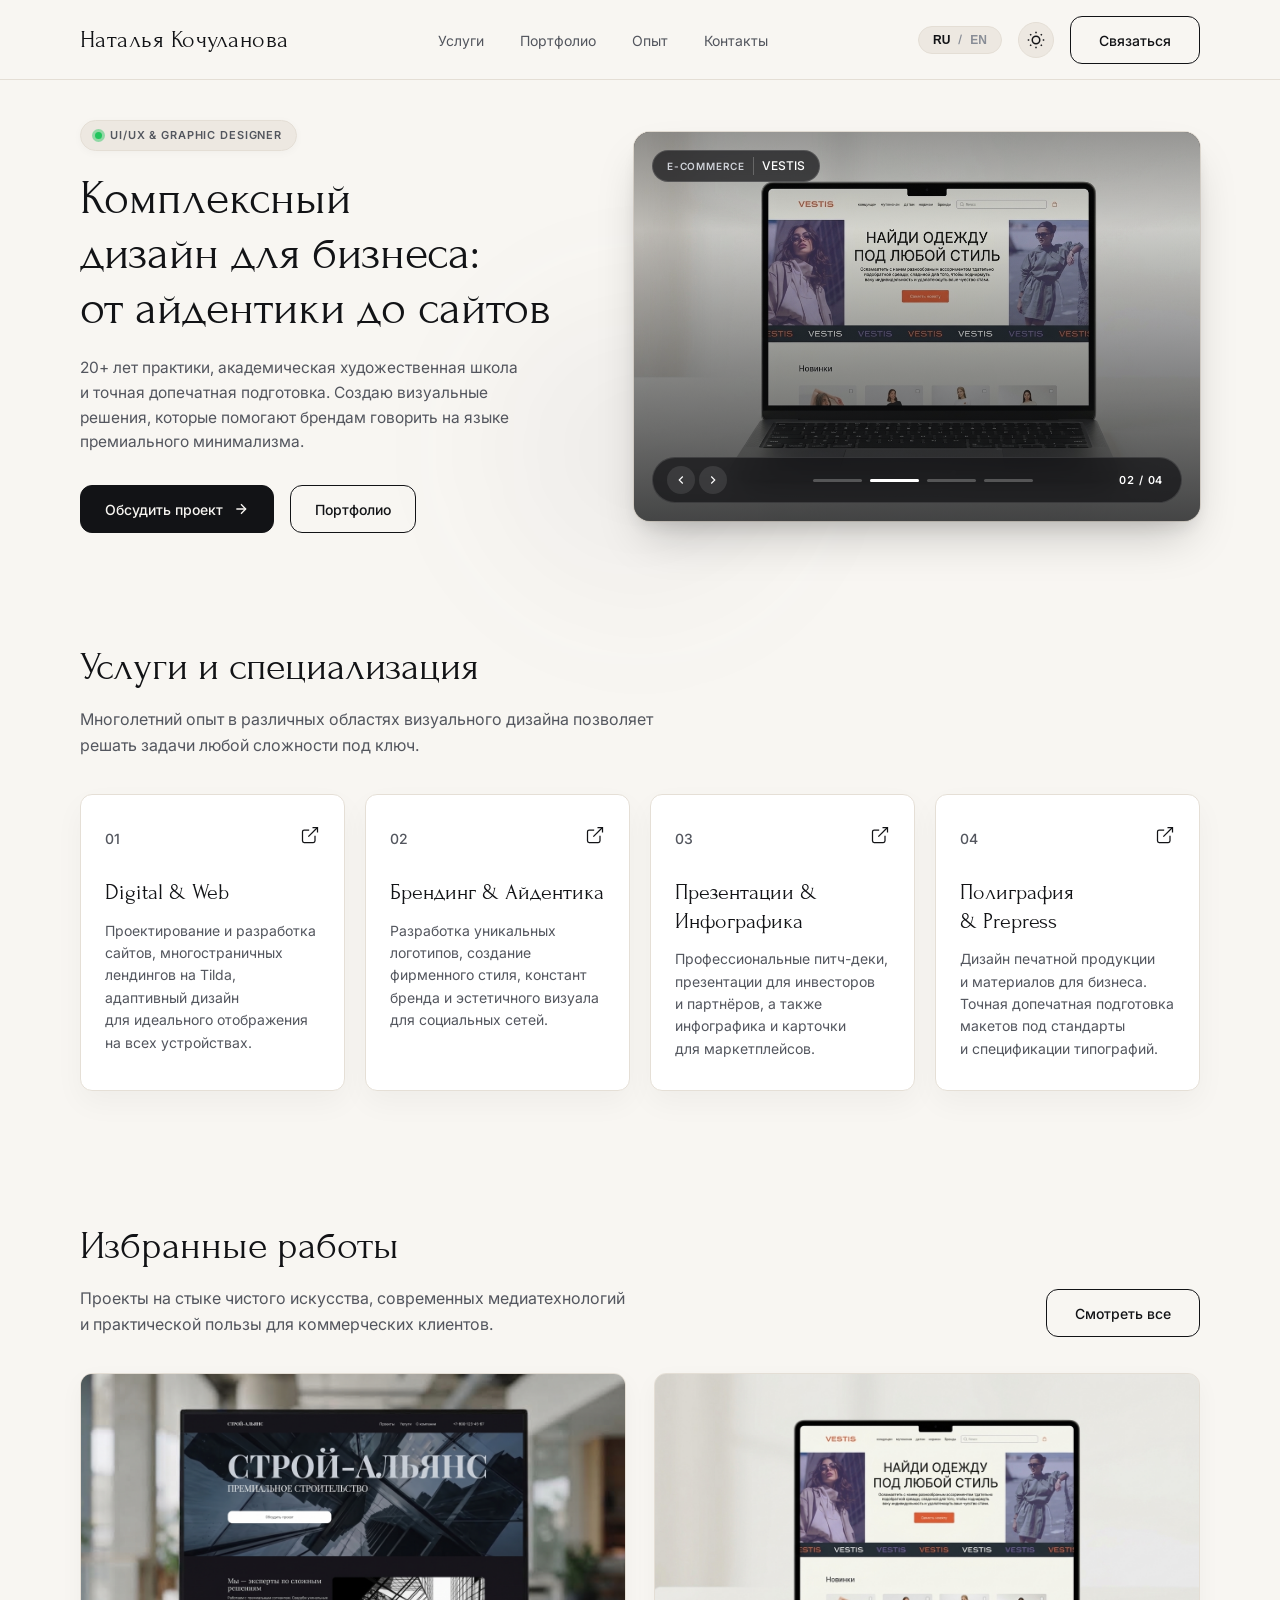
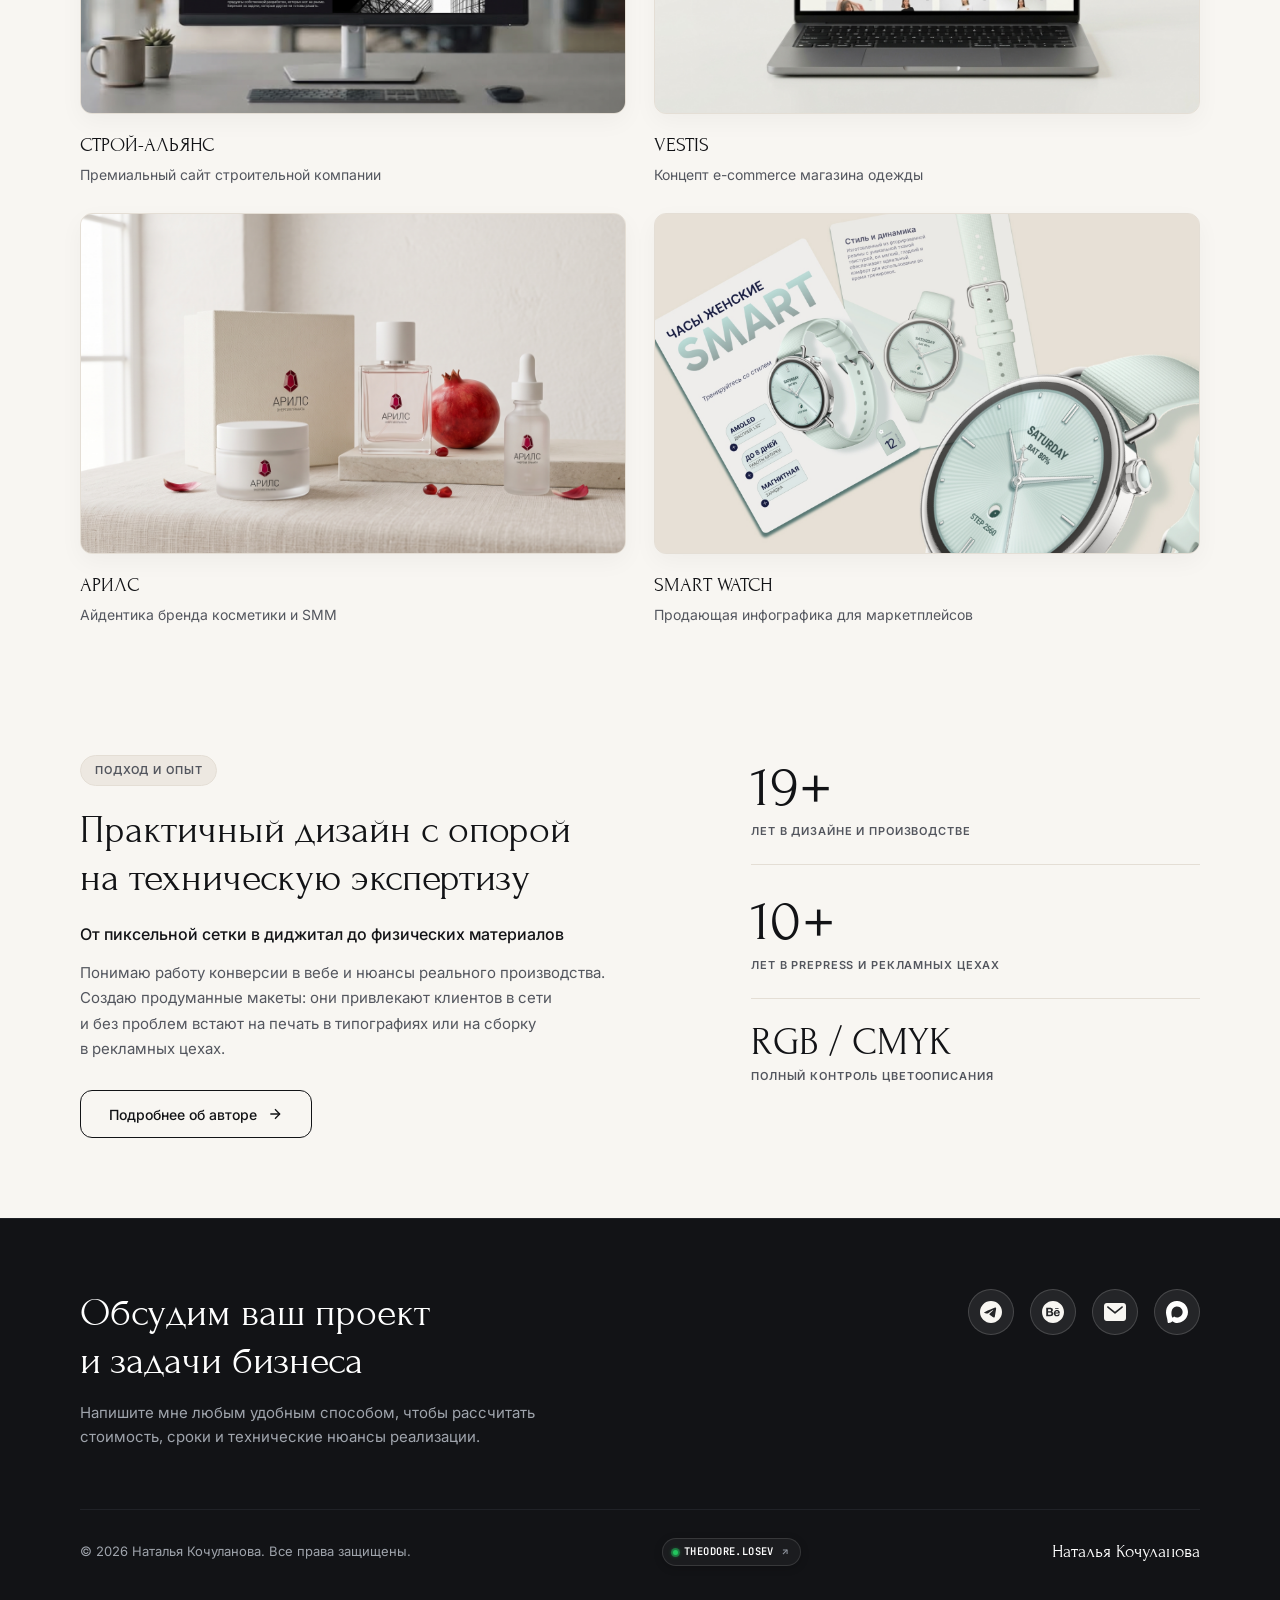
==== commit 7c4a8351: "Add files via upload" ====
--- a/index.html
+++ b/index.html
@@ -67,7 +67,7 @@
     <link
       rel="icon"
       type="image/svg+xml"
-      href="data:image/svg+xml,%3Csvg xmlns='http://www.w3.org/2000/svg' viewBox='0 0 512 512'%3E%3Crect width='512' height='512' rx='120' fill='%23121316'/%3E%3Cpath d='M102 361V151h34l84 146V151h34v210h-34L136 215v146z' fill='%23F8F6F2'/%3E%3Cpath d='M276 151h32v125l62-71h40l-74 83 76 73h-44l-60-61v61h-32z' fill='%237D8597'/%3E%3C/svg%3E"
+      href="data:image/svg+xml,%3Csvg xmlns='http://www.w3.org/2000/svg' viewBox='0 0 512 512'%3E%3Crect width='512' height='512' rx='120' fill='%23121316'/%3E%3Cpath d='M98 362V150h36l76 138V150h36v212h-34L136 222v140H98z' fill='%23FFFFFF'/%3E%3Cpath d='M270 150h36v126l62-72h46l-78 84 82 74h-48l-64-62v62h-36V150z' fill='%23A6AFBF'/%3E%3C/svg%3E"
     />
     <link rel="icon" type="image/svg+xml" href="logo.svg" />
     <link rel="icon" href="favicon.ico" sizes="any" />
@@ -154,7 +154,7 @@
 
     <header class="header">
       <div class="container header__container">
-        <a href="#" class="header__logo" data-i18n="author_name"
+        <a href="#" class="header__logo" data-magnetic data-i18n="author_name"
           >Наталья Кочуланова</a
         >
 
@@ -272,6 +272,7 @@
           <button
             type="button"
             class="theme-toggle header__desktop-control js-theme-toggle"
+            data-magnetic
             aria-label="Сменить тему"
           >
             <svg
@@ -329,7 +330,7 @@
     <main>
       <section class="hero">
         <div class="container hero__container">
-          <div class="hero__content reveal">
+          <div class="hero__content hero__content--enter">
             <span class="hero__badge"
               ><span class="badge-dot"></span>UI/UX &amp; GRAPHIC DESIGNER</span
             >
@@ -370,7 +371,7 @@
             </div>
           </div>
 
-          <div class="hero__visual reveal">
+          <div class="hero__visual hero__visual--enter">
             <div class="hero__slider tilt-target" id="hero-slider">
               <div class="hero__slides">
                 <div class="hero__slide is-active">
@@ -818,7 +819,7 @@
           </div>
 
           <div class="about__right reveal">
-            <div class="stat-item">
+            <div class="stat-item" data-proximity-card>
               <div class="stat-item__value">
                 <span class="js-counter" data-target="20">0</span
                 ><span class="stat-item__suffix">+</span>
@@ -828,7 +829,7 @@
               </p>
             </div>
 
-            <div class="stat-item">
+            <div class="stat-item" data-proximity-card>
               <div class="stat-item__value">
                 <span class="js-counter" data-target="11">0</span
                 ><span class="stat-item__suffix">+</span>
@@ -838,7 +839,7 @@
               </p>
             </div>
 
-            <div class="stat-item">
+            <div class="stat-item" data-proximity-card>
               <div class="stat-item__value stat-item__value--text">
                 RGB / CMYK
               </div>
--- a/style.css
+++ b/style.css
@@ -21,8 +21,8 @@
   --shadow-modal: 0 28px 70px rgba(0, 0, 0, 0.28);
   --font-serif: "Forum", serif;
   --font-sans: "Inter", sans-serif;
-  --transition-fast: 0.25s cubic-bezier(0.16, 1, 0.3, 1);
-  --transition-smooth: 0.6s cubic-bezier(0.16, 1, 0.3, 1);
+  --transition-fast: 0.35s cubic-bezier(0.16, 1, 0.3, 1);
+  --transition-smooth: 0.75s cubic-bezier(0.16, 1, 0.3, 1);
 }
 
 [data-theme="dark"] {
@@ -131,29 +131,31 @@
 
 .ambient-glow {
   position: fixed;
-  width: 480px;
-  height: 480px;
+  top: 0;
+  left: 0;
+  width: 520px;
+  height: 520px;
   border-radius: 50%;
   background: radial-gradient(
     circle,
-    rgba(38, 44, 55, 0.07) 0%,
-    rgba(125, 133, 151, 0.02) 42%,
+    rgba(38, 44, 55, 0.08) 0%,
+    rgba(125, 133, 151, 0.025) 45%,
     transparent 70%
   );
   pointer-events: none;
   z-index: 0;
-  transform: translate(-50%, -50%);
-  filter: blur(40px);
-  opacity: 0.6;
+  filter: blur(44px);
+  opacity: 0.65;
+  will-change: transform;
+  transform: translate3d(-1000px, -1000px, 0);
   transition: opacity 0.4s ease;
-  will-change: transform, left, top;
 }
 
 [data-theme="dark"] .ambient-glow {
   background: radial-gradient(
     circle,
-    rgba(210, 214, 223, 0.08) 0%,
-    rgba(140, 170, 215, 0.03) 42%,
+    rgba(210, 214, 223, 0.09) 0%,
+    rgba(140, 170, 215, 0.035) 45%,
     transparent 70%
   );
 }
@@ -230,7 +232,7 @@
     color var(--transition-fast),
     border-color var(--transition-fast),
     box-shadow var(--transition-fast),
-    transform var(--transition-fast);
+    transform 0.4s cubic-bezier(0.16, 1, 0.3, 1);
 }
 
 .btn::after {
@@ -265,7 +267,7 @@
   justify-content: center;
   flex-shrink: 0;
   line-height: 1;
-  transition: transform 0.28s cubic-bezier(0.16, 1, 0.3, 1);
+  transition: transform 0.35s cubic-bezier(0.16, 1, 0.3, 1);
 }
 
 .btn:hover .btn__arrow {
@@ -283,7 +285,6 @@
   border-color: var(--btn-primary-hover) !important;
   color: #ffffff !important;
   box-shadow: var(--btn-glow-shadow);
-  transform: translateY(-2px);
 }
 
 [data-theme="dark"] .btn--primary:hover {
@@ -301,7 +302,6 @@
   background-color: var(--btn-primary-bg);
   border-color: var(--btn-primary-bg);
   color: var(--btn-primary-text);
-  transform: translateY(-2px);
 }
 
 .header {
@@ -348,15 +348,15 @@
   text-decoration: none;
   z-index: 520;
   display: inline-block;
+  will-change: transform;
   transition:
     opacity var(--transition-fast),
     color var(--transition-fast),
-    transform var(--transition-fast);
+    transform 0.4s cubic-bezier(0.16, 1, 0.3, 1);
 }
 
 .header__logo:hover {
-  opacity: 0.8;
-  transform: translateY(-1px);
+  opacity: 0.85;
 }
 
 .header__menu {
@@ -380,7 +380,7 @@
   width: 0;
   height: 1px;
   background-color: var(--text-dark);
-  transition: width var(--transition-fast);
+  transition: width 0.35s cubic-bezier(0.16, 1, 0.3, 1);
 }
 
 .header__link:hover {
@@ -407,7 +407,9 @@
   border-radius: 20px;
   font-size: 12px;
   font-weight: 600;
-  transition: border-color var(--transition-fast);
+  transition:
+    border-color var(--transition-fast),
+    transform 0.4s cubic-bezier(0.16, 1, 0.3, 1);
 }
 
 .lang-switch:hover {
@@ -449,10 +451,11 @@
   align-items: center;
   justify-content: center;
   cursor: pointer;
+  will-change: transform;
   transition:
     background-color var(--transition-fast),
     border-color var(--transition-fast),
-    transform var(--transition-fast);
+    transform 0.4s cubic-bezier(0.16, 1, 0.3, 1);
 }
 
 .theme-toggle:hover {
@@ -527,6 +530,25 @@
   display: flex;
   flex-direction: column;
   align-items: flex-start;
+}
+
+.hero__content--enter {
+  animation: heroFadeIn 0.85s cubic-bezier(0.16, 1, 0.3, 1) forwards;
+}
+
+.hero__visual--enter {
+  animation: heroFadeIn 1s cubic-bezier(0.16, 1, 0.3, 1) 0.12s backwards;
+}
+
+@keyframes heroFadeIn {
+  from {
+    opacity: 0;
+    transform: translateY(24px);
+  }
+  to {
+    opacity: 1;
+    transform: translateY(0);
+  }
 }
 
 .hero__badge {
@@ -627,10 +649,12 @@
 .tilt-target {
   will-change: transform;
   transform-style: preserve-3d;
+  transition: transform 0.4s cubic-bezier(0.16, 1, 0.3, 1);
 }
 
 [data-magnetic] {
   will-change: transform;
+  transition: transform 0.4s cubic-bezier(0.16, 1, 0.3, 1);
 }
 
 .hero__slider {
@@ -647,14 +671,16 @@
   user-select: none;
   touch-action: pan-y;
   cursor: grab;
-  transition: box-shadow var(--transition-smooth);
+  transition:
+    box-shadow var(--transition-smooth),
+    transform 0.4s cubic-bezier(0.16, 1, 0.3, 1);
 }
 
 .hero__slider:hover {
   box-shadow:
-    0 30px 60px -12px rgba(0, 0, 0, 0.28),
-    0 14px 24px -6px rgba(0, 0, 0, 0.16),
-    0 0 0 1px rgba(255, 255, 255, 0.2);
+    0 32px 64px -12px rgba(0, 0, 0, 0.3),
+    0 16px 28px -6px rgba(0, 0, 0, 0.18),
+    0 0 0 1px rgba(255, 255, 255, 0.25);
 }
 
 .hero__slider:active {
@@ -704,6 +730,11 @@
   width: 100%;
   height: 100%;
   object-fit: cover;
+  transition: transform 1.2s cubic-bezier(0.16, 1, 0.3, 1);
+}
+
+.hero__slide.is-active .hero__slide-image {
+  transform: scale(1.02);
 }
 
 .hero__slide-badge {
@@ -892,11 +923,41 @@
   box-shadow: var(--shadow-card);
   position: relative;
   overflow: hidden;
+  will-change: transform;
   transition:
     border-color var(--transition-fast),
     box-shadow var(--transition-fast),
     background-color var(--transition-fast),
-    transform var(--transition-fast);
+    transform 0.45s cubic-bezier(0.16, 1, 0.3, 1);
+}
+
+.service-card::before {
+  content: "";
+  position: absolute;
+  inset: 0;
+  border-radius: inherit;
+  background: radial-gradient(
+    380px circle at var(--mouse-x, 50%) var(--mouse-y, 50%),
+    rgba(38, 44, 55, 0.06),
+    transparent 65%
+  );
+  opacity: 0;
+  pointer-events: none;
+  transition: opacity 0.5s ease;
+  z-index: 1;
+}
+
+[data-theme="dark"] .service-card::before {
+  background: radial-gradient(
+    380px circle at var(--mouse-x, 50%) var(--mouse-y, 50%),
+    rgba(255, 255, 255, 0.08),
+    transparent 65%
+  );
+}
+
+.service-card:hover::before,
+.service-card.is-proximity::before {
+  opacity: 1;
 }
 
 .service-card::after {
@@ -905,7 +966,7 @@
   inset: 0;
   background: linear-gradient(
     135deg,
-    rgba(255, 255, 255, 0.15) 0%,
+    rgba(255, 255, 255, 0.18) 0%,
     transparent 60%
   );
   opacity: 0;
@@ -919,12 +980,11 @@
 
 .service-card:hover {
   border-color: var(--text-dark);
-  box-shadow: 0 18px 40px rgba(0, 0, 0, 0.08);
-  transform: translateY(-5px);
+  box-shadow: 0 20px 45px rgba(0, 0, 0, 0.1);
 }
 
 [data-theme="dark"] .service-card:hover {
-  box-shadow: 0 18px 40px rgba(0, 0, 0, 0.55);
+  box-shadow: 0 20px 45px rgba(0, 0, 0, 0.6);
 }
 
 .service-card__top {
@@ -942,11 +1002,11 @@
 
 .service-card__icon {
   color: var(--text-dark);
-  transition: transform var(--transition-fast);
+  transition: transform 0.4s cubic-bezier(0.16, 1, 0.3, 1);
 }
 
 .service-card:hover .service-card__icon {
-  transform: translate(3px, -3px) scale(1.1);
+  transform: translate(3px, -3px) scale(1.15);
 }
 
 .service-card__title {
@@ -1007,7 +1067,8 @@
   cursor: pointer;
   text-decoration: none;
   color: inherit;
-  transition: transform var(--transition-fast);
+  will-change: transform;
+  transition: transform 0.45s cubic-bezier(0.16, 1, 0.3, 1);
 }
 
 .project-card__image-box {
@@ -1019,6 +1080,14 @@
   margin-bottom: 16px;
   border: 1px solid var(--border-light);
   box-shadow: 0 8px 24px rgba(0, 0, 0, 0.04);
+  transition:
+    border-color var(--transition-fast),
+    box-shadow var(--transition-fast);
+}
+
+.project-card:hover .project-card__image-box {
+  border-color: var(--text-dark);
+  box-shadow: 0 16px 36px rgba(0, 0, 0, 0.08);
 }
 
 .project-card__image-box::before {
@@ -1028,7 +1097,7 @@
   background: linear-gradient(
     180deg,
     transparent 50%,
-    rgba(14, 15, 18, 0.2) 100%
+    rgba(14, 15, 18, 0.25) 100%
   );
   z-index: 1;
   opacity: 0;
@@ -1039,6 +1108,26 @@
   opacity: 1;
 }
 
+.project-card__image-box::after {
+  content: "";
+  position: absolute;
+  inset: 0;
+  background: radial-gradient(
+    420px circle at var(--mouse-x, 50%) var(--mouse-y, 50%),
+    rgba(255, 255, 255, 0.2),
+    transparent 60%
+  );
+  opacity: 0;
+  pointer-events: none;
+  transition: opacity 0.5s ease;
+  z-index: 2;
+}
+
+.project-card:hover .project-card__image-box::after,
+.project-card.is-proximity .project-card__image-box::after {
+  opacity: 1;
+}
+
 .project-card__image {
   width: 100%;
   height: 100%;
@@ -1050,7 +1139,7 @@
 
 .project-card:hover .project-card__image {
   transform: scale(1.05);
-  filter: contrast(1.03) brightness(1.02);
+  filter: contrast(1.04) brightness(1.02);
 }
 
 .project-card__title {
@@ -1133,13 +1222,14 @@
 .stat-item {
   padding: 24px 0;
   border-bottom: 1px solid var(--border-light);
-  transition:
-    transform var(--transition-fast),
+  will-change: transform;
+  transition:
+    transform 0.4s cubic-bezier(0.16, 1, 0.3, 1),
     border-color var(--transition-fast);
 }
 
 .stat-item:hover {
-  transform: translateX(6px);
+  border-color: var(--text-dark);
 }
 
 .stat-item:first-child {
@@ -1237,18 +1327,18 @@
   background-color: rgba(255, 255, 255, 0.08);
   border: 1px solid rgba(255, 255, 255, 0.16);
   overflow: hidden;
+  will-change: transform;
   transition:
     background-color var(--transition-fast),
     border-color var(--transition-fast),
     box-shadow var(--transition-fast),
-    transform 0.28s cubic-bezier(0.16, 1, 0.3, 1);
+    transform 0.4s cubic-bezier(0.16, 1, 0.3, 1);
 }
 
 .social-icon:hover {
   background-color: #ffffff;
   border-color: #ffffff;
   box-shadow: 0 8px 24px rgba(0, 0, 0, 0.45);
-  transform: translateY(-4px) scale(1.08);
 }
 
 .social-icon__img {
@@ -1258,7 +1348,7 @@
   display: block;
   transition:
     filter var(--transition-fast),
-    transform 0.28s ease;
+    transform 0.35s ease;
 }
 
 .social-icon:hover .social-icon__img {
@@ -1289,24 +1379,25 @@
   position: relative;
   display: inline-flex;
   align-items: center;
-  gap: 7px;
-  height: 30px;
+  gap: 6px;
+  height: 28px;
   width: auto;
-  padding: 0 12px;
+  padding: 0 10px;
   border-radius: 999px;
-  background: rgba(255, 255, 255, 0.05);
-  border: 1px solid rgba(255, 255, 255, 0.14);
+  background: rgba(255, 255, 255, 0.04);
+  border: 1px solid rgba(255, 255, 255, 0.12);
   text-decoration: none;
   box-sizing: border-box;
-  box-shadow: 0 2px 10px rgba(0, 0, 0, 0.22);
+  box-shadow: 0 2px 8px rgba(0, 0, 0, 0.2);
   white-space: nowrap;
   flex-shrink: 0;
   overflow: hidden;
+  will-change: transform;
   transition:
     background-color var(--transition-fast),
     border-color var(--transition-fast),
     box-shadow var(--transition-fast),
-    transform var(--transition-fast);
+    transform 0.4s cubic-bezier(0.16, 1, 0.3, 1);
 }
 
 .dev-credit::before {
@@ -1332,27 +1423,26 @@
 }
 
 .dev-credit:hover {
-  background: rgba(255, 255, 255, 0.1);
-  border-color: rgba(255, 255, 255, 0.35);
+  background: rgba(255, 255, 255, 0.08);
+  border-color: rgba(255, 255, 255, 0.3);
   box-shadow:
-    0 4px 16px rgba(0, 0, 0, 0.35),
-    0 0 12px rgba(34, 197, 94, 0.3);
-  transform: translateY(-1px);
+    0 4px 14px rgba(0, 0, 0, 0.3),
+    0 0 10px rgba(34, 197, 94, 0.25);
 }
 
 .dev-credit__dot {
   position: relative;
-  width: 6px;
-  height: 6px;
+  width: 5px;
+  height: 5px;
   border-radius: 50%;
   background-color: #22c55e;
-  box-shadow: 0 0 6px #22c55e;
+  box-shadow: 0 0 5px #22c55e;
 }
 
 .dev-credit__dot::after {
   content: "";
   position: absolute;
-  inset: -3px;
+  inset: -2px;
   border-radius: 50%;
   background-color: rgba(34, 197, 94, 0.45);
   animation: pulseDot 2.2s cubic-bezier(0.4, 0, 0.6, 1) infinite;
@@ -1360,7 +1450,7 @@
 
 .dev-credit__name {
   font-family: "JetBrains Mono", monospace;
-  font-size: 11px;
+  font-size: 10.5px;
   font-weight: 600;
   color: #ffffff;
   letter-spacing: 0.04em;
@@ -1370,7 +1460,7 @@
   color: #8e939d;
   display: inline-block;
   transition:
-    transform 0.28s cubic-bezier(0.16, 1, 0.3, 1),
+    transform 0.35s cubic-bezier(0.16, 1, 0.3, 1),
     color var(--transition-fast);
 }
 
@@ -1536,17 +1626,17 @@
   border-radius: 20px;
   cursor: pointer;
   user-select: none;
+  will-change: transform;
   transition:
     background-color var(--transition-fast),
     border-color var(--transition-fast),
     color var(--transition-fast),
-    transform var(--transition-fast);
+    transform 0.4s cubic-bezier(0.16, 1, 0.3, 1);
 }
 
 .chip:hover {
   border-color: var(--text-dark);
   color: var(--text-dark);
-  transform: translateY(-2px);
 }
 
 .chip.is-active {
@@ -1845,13 +1935,13 @@
   display: flex;
   flex-direction: column;
   gap: 5px;
-  transition:
-    transform var(--transition-fast),
+  will-change: transform;
+  transition:
+    transform 0.4s cubic-bezier(0.16, 1, 0.3, 1),
     border-color var(--transition-fast);
 }
 
 .about-card:hover {
-  transform: translateY(-2px);
   border-color: var(--text-dark);
 }
 
@@ -1882,7 +1972,7 @@
   position: relative;
   display: flex;
   flex-direction: column;
-  gap: 22px;
+  gap: 24px;
   padding-left: 28px;
   margin-left: 6px;
 }
@@ -1903,7 +1993,7 @@
   display: flex;
   flex-direction: column;
   gap: 4px;
-  transition: transform var(--transition-fast);
+  transition: transform 0.4s cubic-bezier(0.16, 1, 0.3, 1);
 }
 
 .about-timeline__item:hover {
@@ -1971,13 +2061,13 @@
   border: 1px solid var(--border-light);
   padding: 6px 14px;
   border-radius: 20px;
-  transition:
-    transform var(--transition-fast),
+  will-change: transform;
+  transition:
+    transform 0.4s cubic-bezier(0.16, 1, 0.3, 1),
     border-color var(--transition-fast);
 }
 
 .about-tag:hover {
-  transform: translateY(-2px);
   border-color: var(--text-dark);
 }
 
@@ -1991,10 +2081,10 @@
 
 .reveal {
   opacity: 0;
-  transform: translateY(32px);
-  transition:
-    opacity 0.85s cubic-bezier(0.16, 1, 0.3, 1),
-    transform 0.85s cubic-bezier(0.16, 1, 0.3, 1);
+  transform: translateY(30px);
+  transition:
+    opacity 0.75s cubic-bezier(0.16, 1, 0.3, 1),
+    transform 0.75s cubic-bezier(0.16, 1, 0.3, 1);
   will-change: opacity, transform;
 }
 
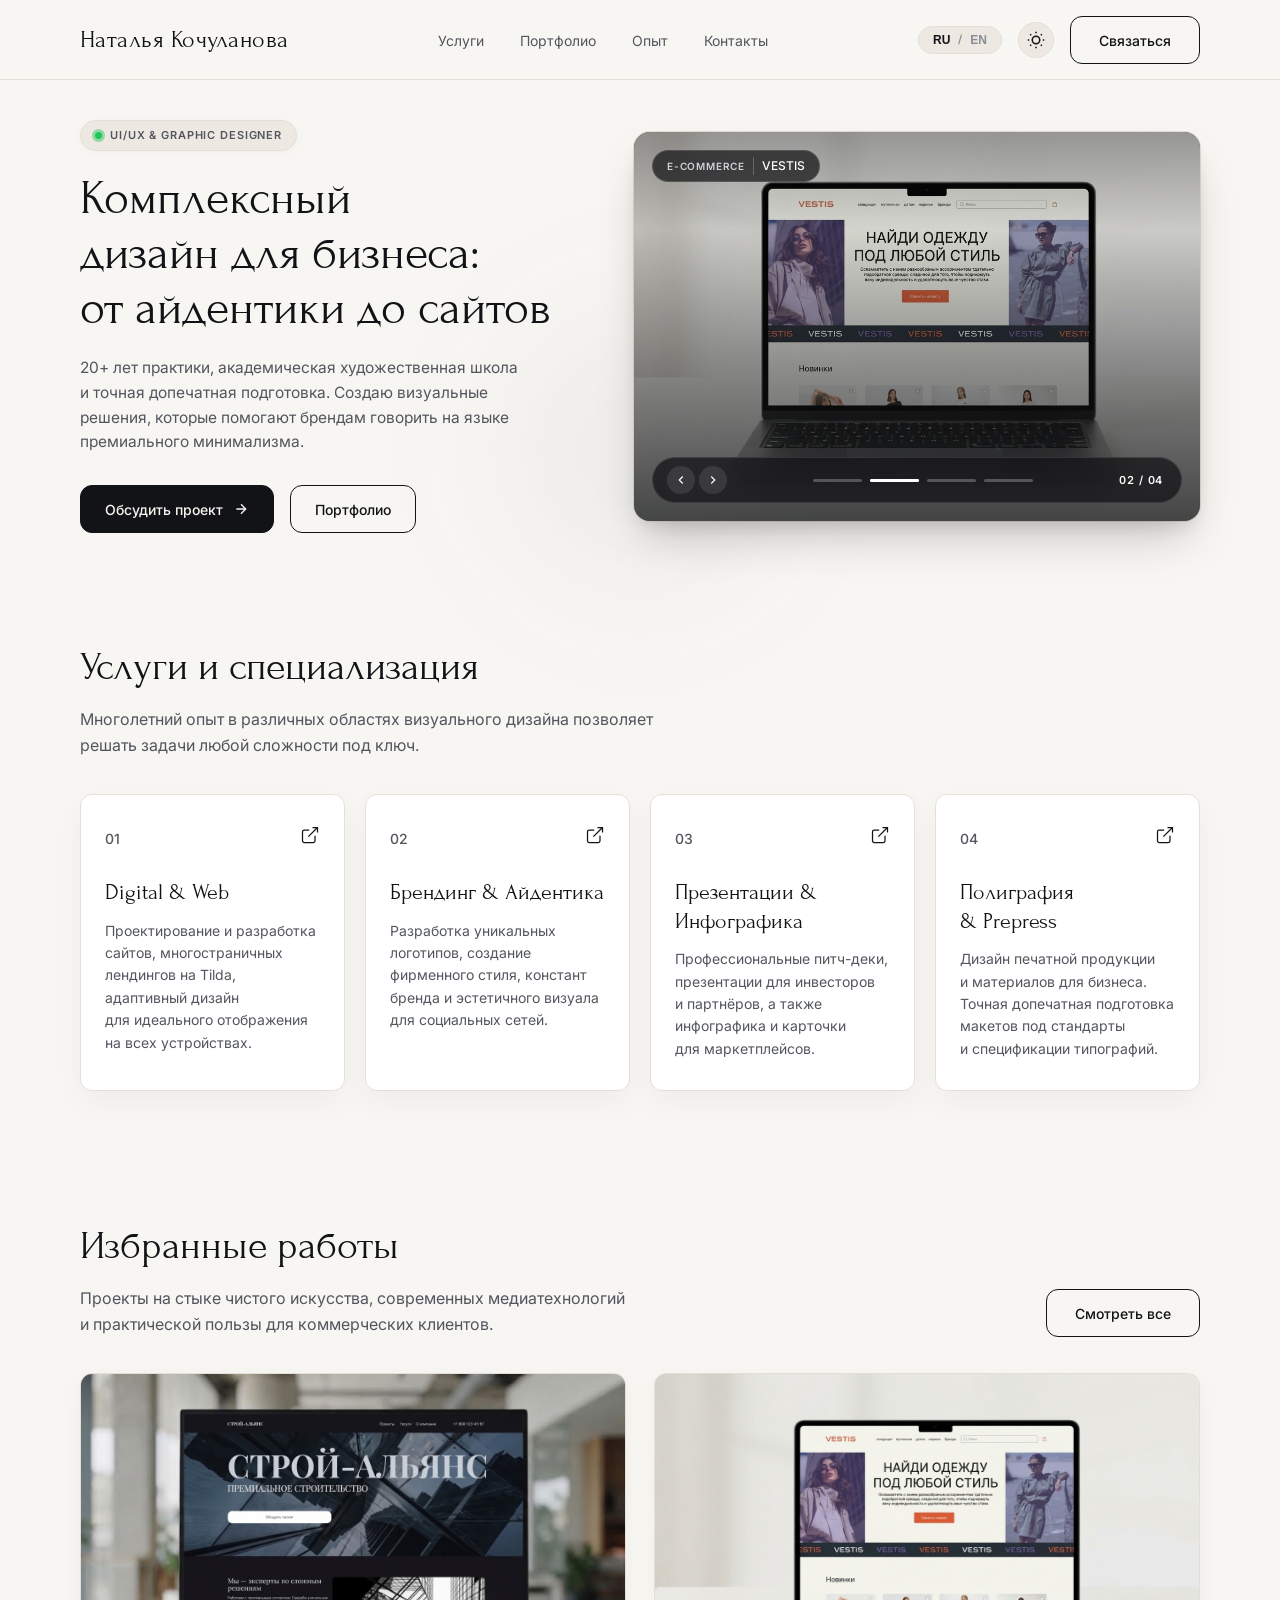
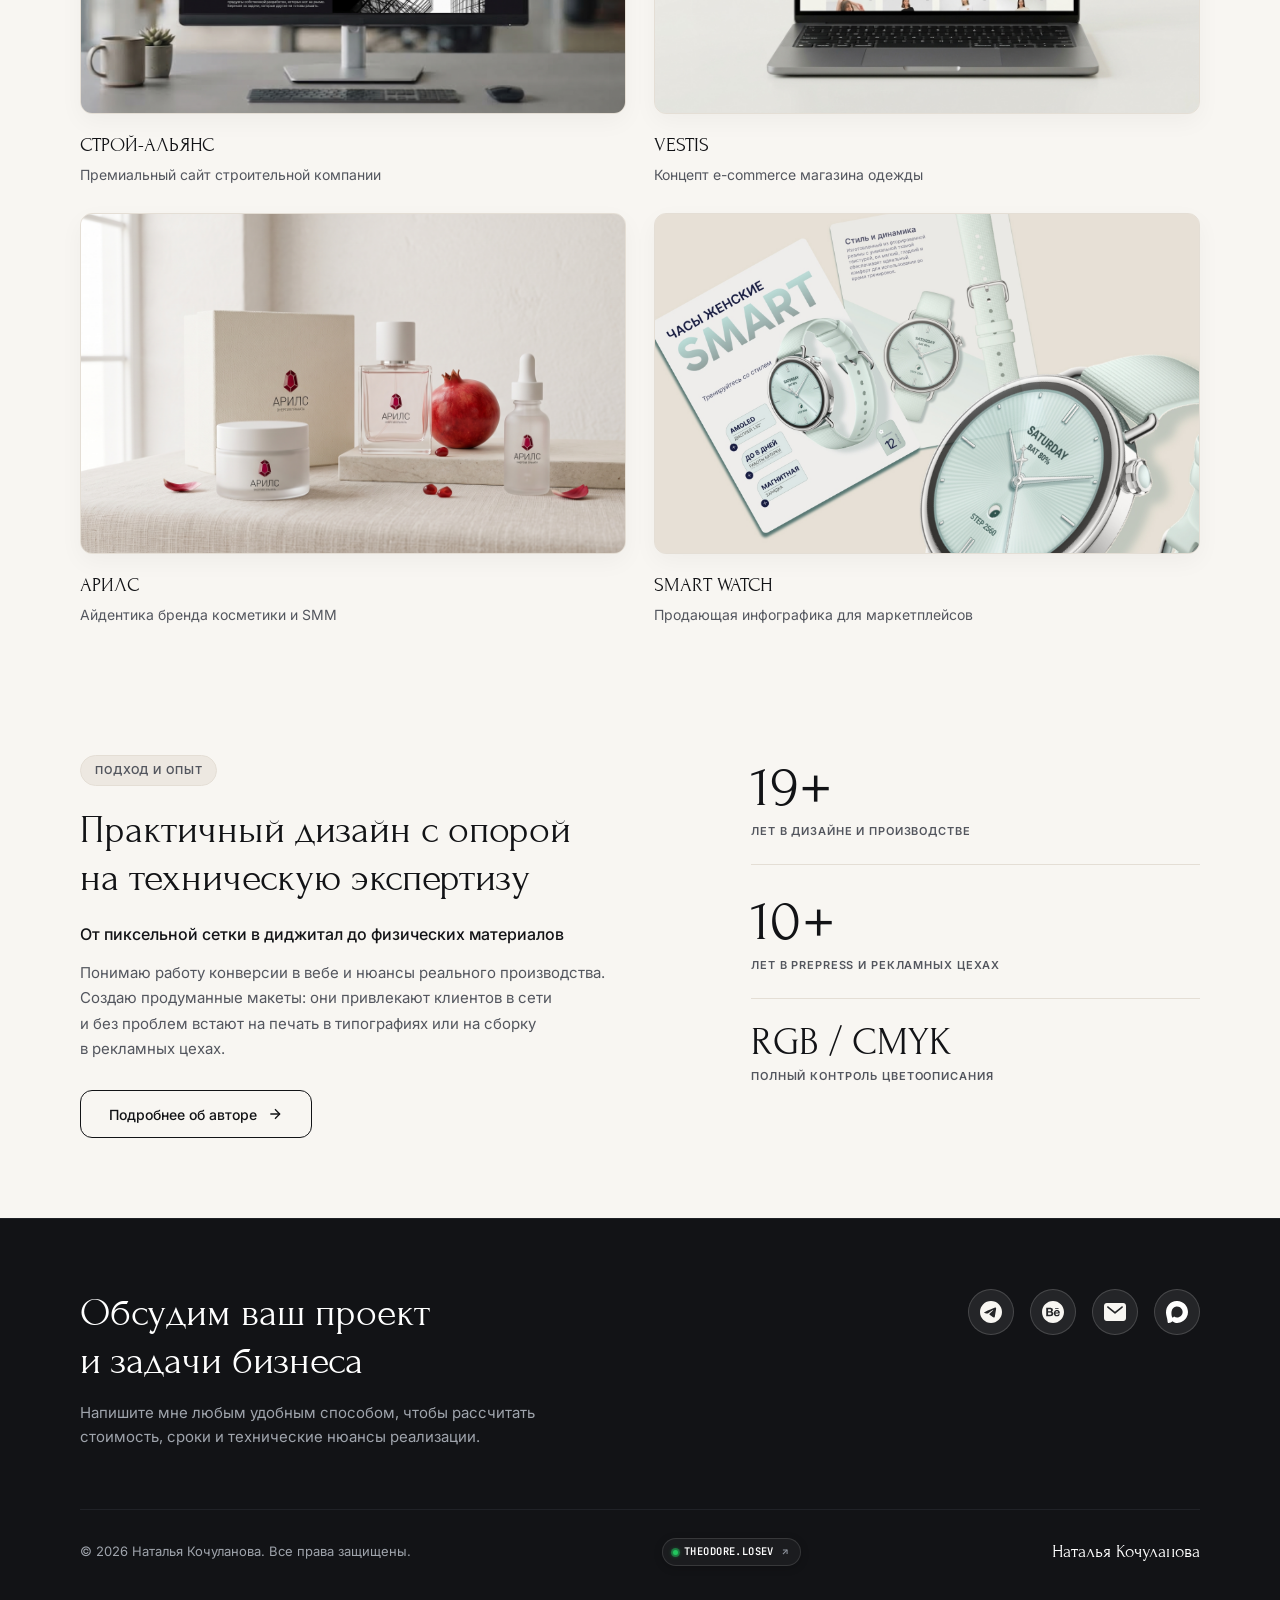
==== commit b6407012: "Add files via upload" ====
--- a/index.html
+++ b/index.html
@@ -935,7 +935,7 @@
           </p>
 
           <a
-            href="https://losevfedorgeek.github.io"
+            href="https://theodorelosev.ru"
             target="_blank"
             rel="noopener noreferrer"
             class="dev-credit"
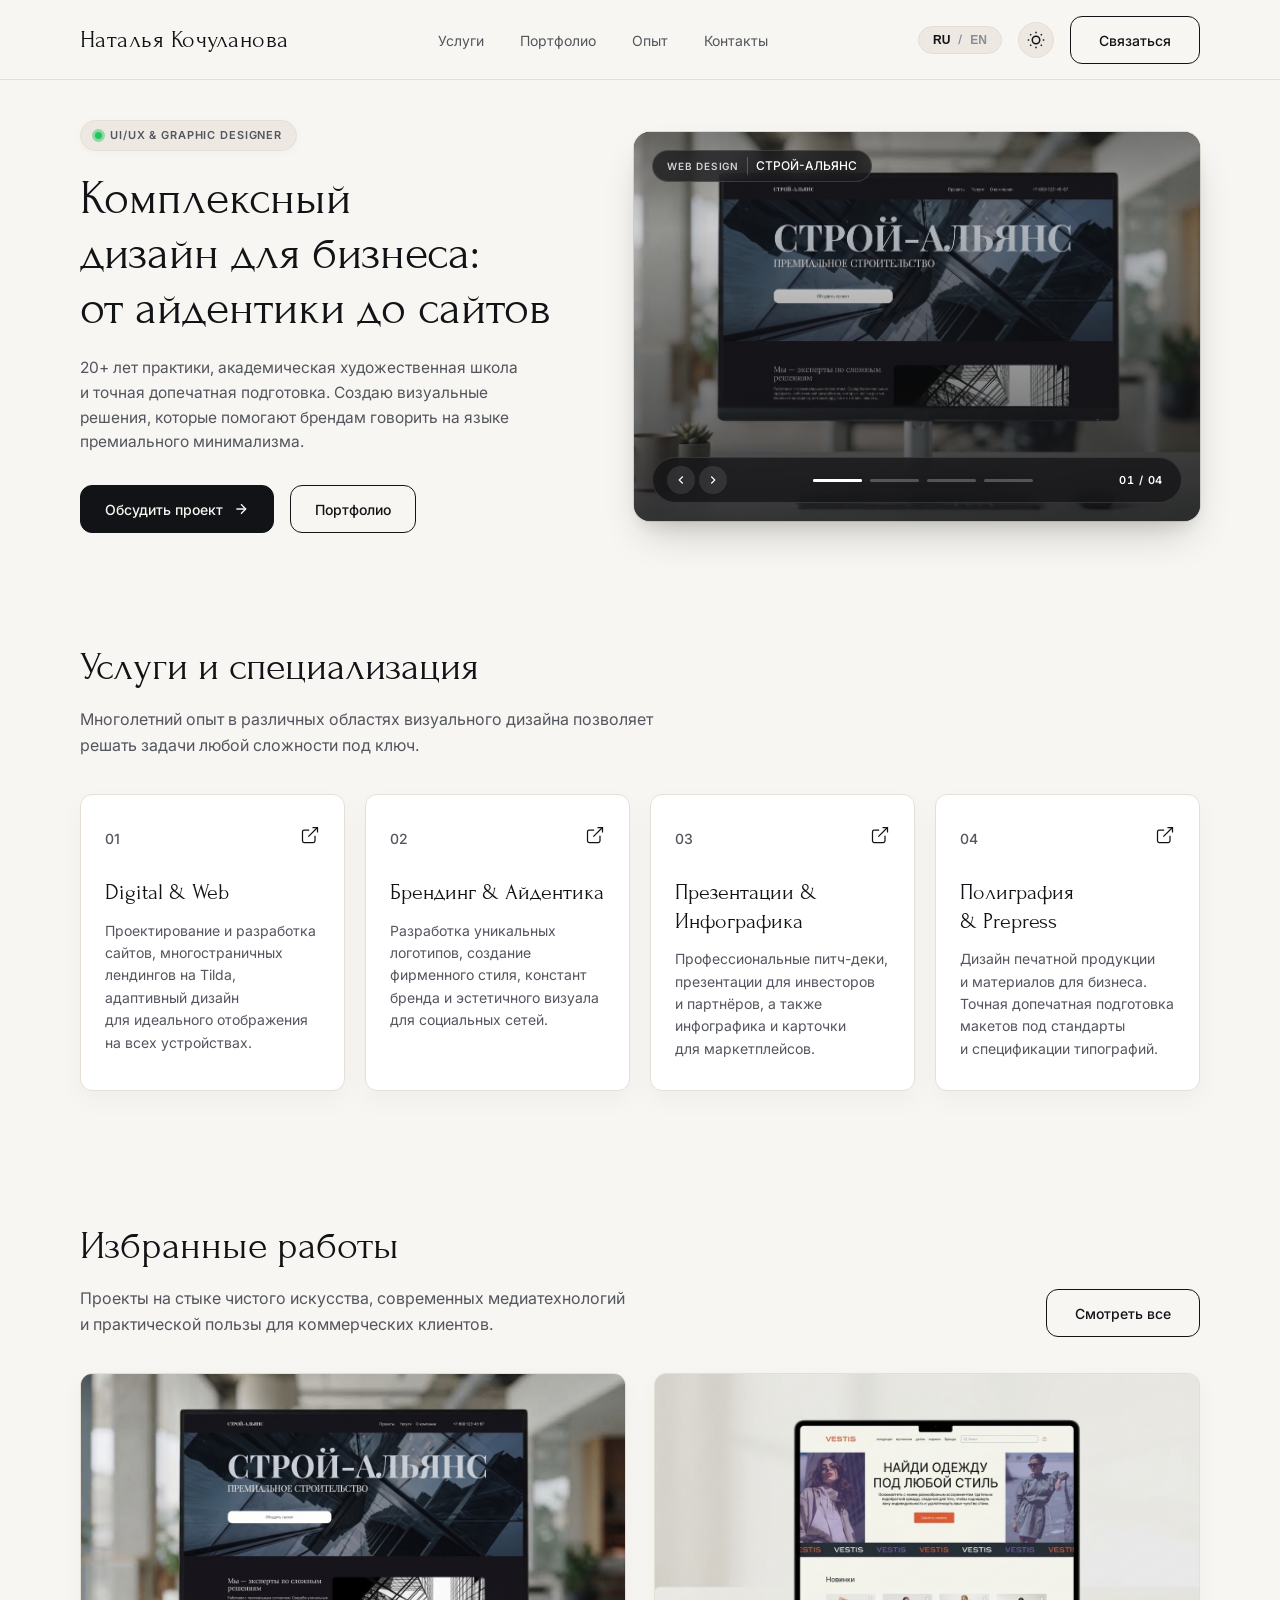
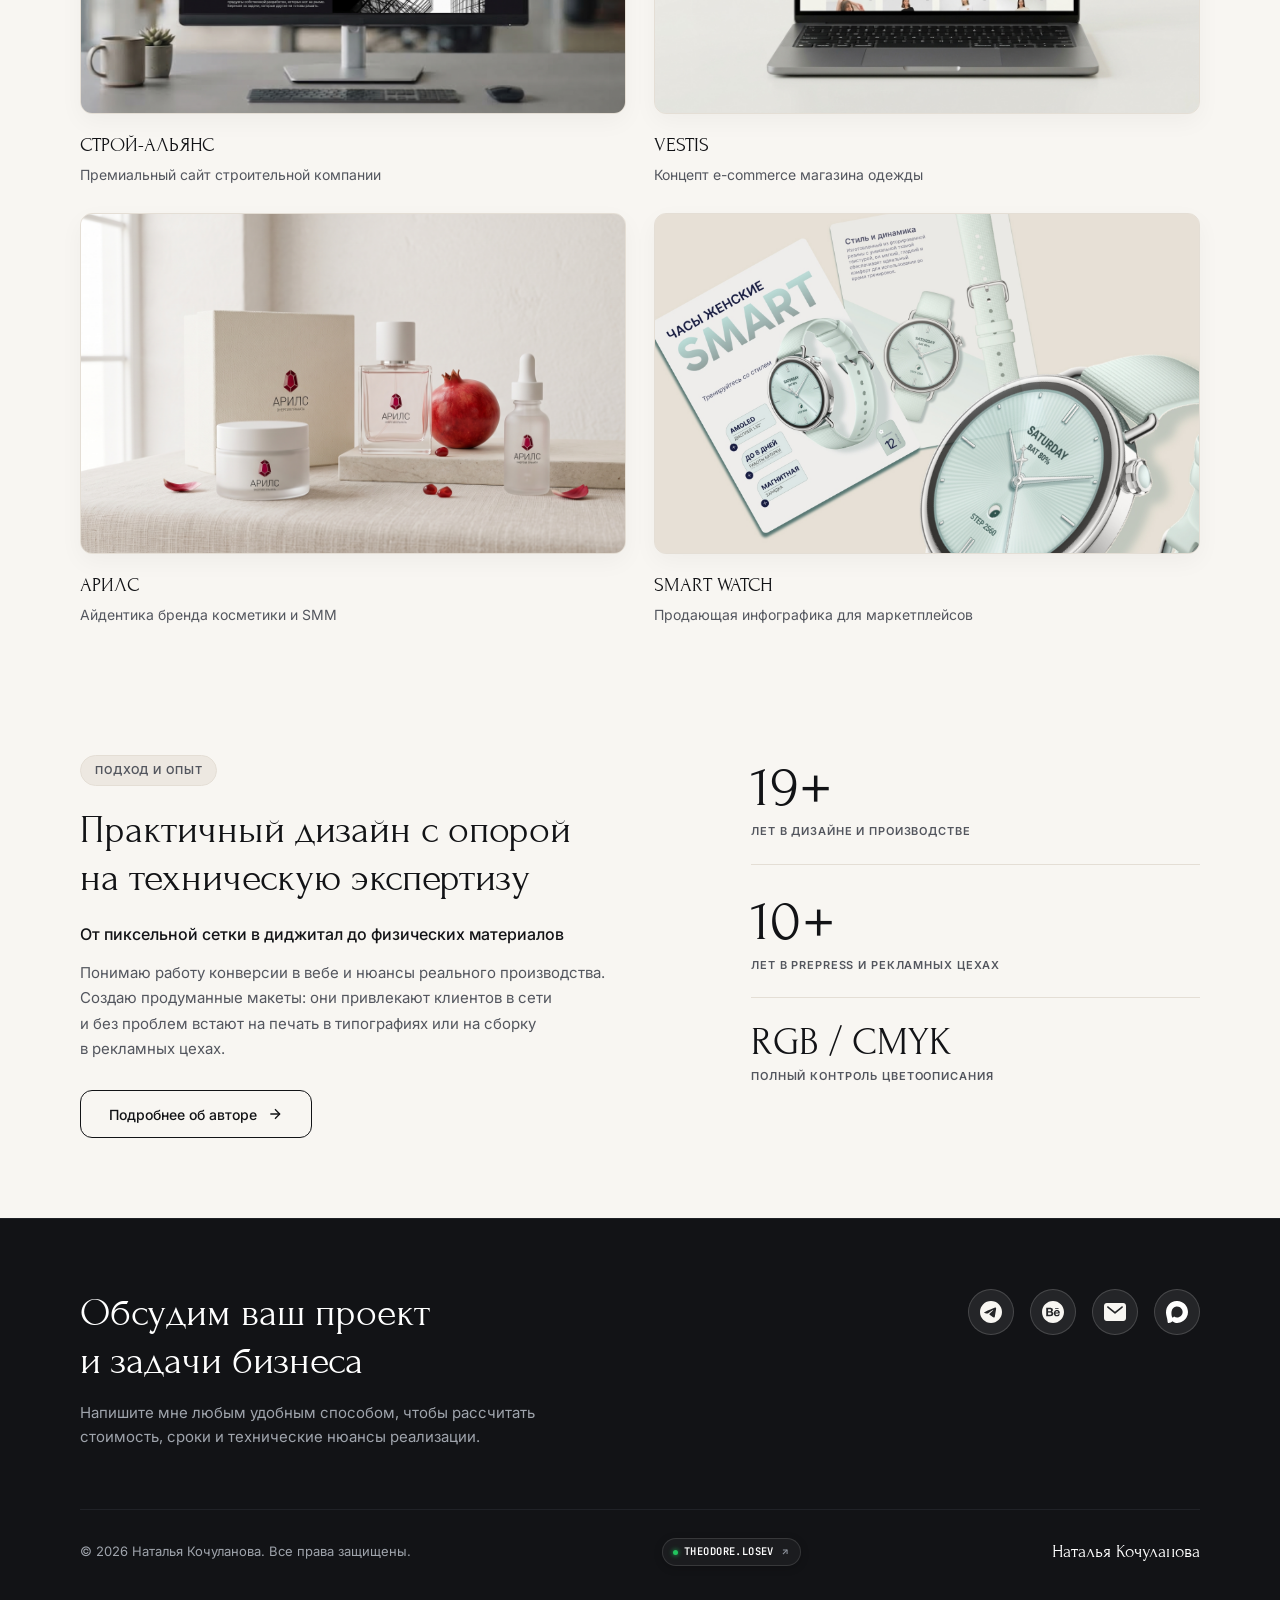
==== commit a818da9d: "fix links, animations" ====
--- a/index.html
+++ b/index.html
@@ -1,88 +1,61 @@
 <!doctype html>
 <html lang="ru" data-theme="light">
-  <head>
-    <meta charset="UTF-8" />
-    <meta
-      name="viewport"
-      content="width=device-width, initial-scale=1.0, maximum-scale=5.0"
-    />
-    <title>
-      Наталья Кочуланова — Комплексный дизайн для бизнеса: сайты, айдентика,
-      презентации
-    </title>
-    <meta
-      name="description"
-      content="Комплексный коммерческий дизайн для бизнеса от эксперта с 20+ годами опыта: проектирование и разработка сайтов, фирменный стиль, продающая инфографика и точная допечатная подготовка (prepress)."
-    />
-    <meta
-      name="keywords"
-      content="дизайн для бизнеса, разработка сайтов, tilda, айдентика, брендинг, инфографика маркетплейсы, полиграфия, prepress, наталья кочуланова, графический дизайнер"
-    />
-    <meta name="author" content="Наталья Кочуланова" />
-    <meta
-      name="robots"
-      content="index, follow, max-snippet:-1, max-image-preview:large, max-video-preview:-1"
-    />
-    <link rel="canonical" href="https://nataliakochulanova.ru/" />
-
-    <meta property="og:type" content="website" />
-    <meta property="og:url" content="https://nataliakochulanova.ru/" />
-    <meta
-      property="og:site_name"
-      content="Наталья Кочуланова — Дизайн для бизнеса"
-    />
-    <meta property="og:locale" content="ru_RU" />
-    <meta
-      property="og:title"
-      content="Наталья Кочуланова — Комплексный дизайн для бизнеса"
-    />
-    <meta
-      property="og:description"
-      content="20+ лет практики, академическая художественная школа и точная допечатная подготовка. Веб-сайты, айдентика, презентации."
-    />
-    <meta
-      property="og:image"
-      content="https://nataliakochulanova.ru/stroi-alliance.jpg"
-    />
-    <meta property="og:image:width" content="1200" />
-    <meta property="og:image:height" content="630" />
-
-    <meta name="twitter:card" content="summary_large_image" />
-    <meta
-      name="twitter:title"
-      content="Наталья Кочуланова — Комплексный дизайн для бизнеса"
-    />
-    <meta
-      name="twitter:description"
-      content="Комплексный дизайн для бизнеса: от айдентики до сайтов. 20+ лет практики."
-    />
-    <meta
-      name="twitter:image"
-      content="https://nataliakochulanova.ru/stroi-alliance.jpg"
-    />
-
-    <meta name="theme-color" content="#121316" />
-    <meta name="format-detection" content="telephone=no" />
-
-    <link
-      rel="icon"
-      type="image/svg+xml"
-      href="data:image/svg+xml,%3Csvg xmlns='http://www.w3.org/2000/svg' viewBox='0 0 512 512'%3E%3Crect width='512' height='512' rx='120' fill='%23121316'/%3E%3Cpath d='M98 362V150h36l76 138V150h36v212h-34L136 222v140H98z' fill='%23FFFFFF'/%3E%3Cpath d='M270 150h36v126l62-72h46l-78 84 82 74h-48l-64-62v62h-36V150z' fill='%23A6AFBF'/%3E%3C/svg%3E"
-    />
-    <link rel="icon" type="image/svg+xml" href="logo.svg" />
-    <link rel="icon" href="favicon.ico" sizes="any" />
-    <link rel="apple-touch-icon" href="logo.svg" />
-
-    <link rel="preconnect" href="https://fonts.googleapis.com" />
-    <link rel="preconnect" href="https://fonts.gstatic.com" crossorigin />
-    <link rel="dns-prefetch" href="https://api.web3forms.com" />
-    <link
-      href="https://fonts.googleapis.com/css2?family=Forum&family=Inter:wght@400;500;600;700&family=JetBrains+Mono:wght@500;600&display=swap"
-      rel="stylesheet"
-    />
-    <link rel="stylesheet" href="style.css" />
-
-    <script type="application/ld+json">
+
+<head>
+  <meta charset="UTF-8" />
+  <meta name="viewport" content="width=device-width, initial-scale=1.0, maximum-scale=5.0" />
+  <title>
+    Наталья Кочуланова — Комплексный дизайн для бизнеса: сайты, айдентика,
+    презентации
+  </title>
+  <meta name="description"
+    content="Комплексный коммерческий дизайн для бизнеса от эксперта с 20+ годами опыта: проектирование и разработка сайтов, фирменный стиль, продающая инфографика и точная допечатная подготовка (prepress)." />
+  <meta name="keywords"
+    content="дизайн для бизнеса, разработка сайтов, tilda, айдентика, брендинг, инфографика маркетплейсы, полиграфия, prepress, наталья кочуланова, графический дизайнер" />
+  <meta name="author" content="Наталья Кочуланова" />
+  <meta name="robots" content="index, follow, max-snippet:-1, max-image-preview:large, max-video-preview:-1" />
+  <link rel="canonical" href="https://nataliakochulanova.ru/" />
+
+  <meta property="og:type" content="website" />
+  <meta property="og:url" content="https://nataliakochulanova.ru/" />
+  <meta property="og:site_name" content="Наталья Кочуланова — Дизайн для бизнеса" />
+  <meta property="og:locale" content="ru_RU" />
+  <meta property="og:title" content="Наталья Кочуланова — Комплексный дизайн для бизнеса" />
+  <meta property="og:description"
+    content="20+ лет практики, академическая художественная школа и точная допечатная подготовка. Веб-сайты, айдентика, презентации." />
+  <meta property="og:image" content="https://nataliakochulanova.ru/vk-preview.jpg" />
+  <meta property="og:image:secure_url" content="https://nataliakochulanova.ru/vk-preview.jpg" />
+  <meta property="og:image:type" content="image/jpeg" />
+  <meta property="og:image:width" content="1200" />
+  <meta property="og:image:height" content="630" />
+  <meta property="og:image:alt" content="Наталья Кочуланова — Комплексный коммерческий дизайн для бизнеса" />
+
+  <meta property="vk:image" content="https://nataliakochulanova.ru/vk-preview.jpg" />
+
+  <meta name="twitter:card" content="summary_large_image" />
+  <meta name="twitter:title" content="Наталья Кочуланова — Комплексный дизайн для бизнеса" />
+  <meta name="twitter:description"
+    content="Комплексный дизайн для бизнеса: от айдентики до сайтов. 20+ лет практики." />
+  <meta name="twitter:image" content="https://nataliakochulanova.ru/vk-preview.jpg" />
+
+  <meta name="theme-color" content="#121316" />
+  <meta name="format-detection" content="telephone=no" />
+
+  <link rel="icon" type="image/svg+xml"
+    href="data:image/svg+xml,%3Csvg xmlns='http://www.w3.org/2000/svg' viewBox='0 0 512 512'%3E%3Crect width='512' height='512' rx='120' fill='%23121316'/%3E%3Cpath d='M98 362V150h36l76 138V150h36v212h-34L136 222v140H98z' fill='%23FFFFFF'/%3E%3Cpath d='M270 150h36v126l62-72h46l-78 84 82 74h-48l-64-62v62h-36V150z' fill='%23A6AFBF'/%3E%3C/svg%3E" />
+  <link rel="icon" type="image/svg+xml" href="logo.svg" />
+  <link rel="icon" href="favicon.ico" sizes="any" />
+  <link rel="apple-touch-icon" href="logo.svg" />
+
+  <link rel="preconnect" href="https://fonts.googleapis.com" />
+  <link rel="preconnect" href="https://fonts.gstatic.com" crossorigin />
+  <link rel="dns-prefetch" href="https://api.web3forms.com" />
+  <link
+    href="https://fonts.googleapis.com/css2?family=Forum&family=Inter:wght@400;500;600;700&family=JetBrains+Mono:wght@500;600&display=swap"
+    rel="stylesheet" />
+  <link rel="stylesheet" href="style.css" />
+
+  <script type="application/ld+json">
       {
         "@context": "https://schema.org",
         "@type": ["ProfessionalService", "Person"],
@@ -147,76 +120,47 @@
         }
       }
     </script>
-  </head>
-  <body>
-    <div class="scroll-progress" id="scroll-progress"></div>
-    <div class="ambient-glow" id="ambient-glow"></div>
-
-    <header class="header">
-      <div class="container header__container">
-        <a href="#" class="header__logo" data-magnetic data-i18n="author_name"
-          >Наталья Кочуланова</a
-        >
-
-        <nav class="header__nav js-nav" aria-label="Главная навигация">
-          <div class="header__nav-header">
-            <div class="header__nav-meta">
-              <span class="header__nav-title" data-i18n="author_name"
-                >Наталья Кочуланова</span
-              >
-              <span class="header__nav-badge">Commercial Design</span>
-            </div>
-            <div class="header__nav-divider"></div>
-          </div>
-
-          <ul class="header__menu">
-            <li>
-              <a href="#services" class="header__link" data-i18n="nav_services"
-                >Услуги</a
-              >
-            </li>
-            <li>
-              <a
-                href="#portfolio"
-                class="header__link"
-                data-i18n="nav_portfolio"
-                >Портфолио</a
-              >
-            </li>
-            <li>
-              <a href="#about" class="header__link" data-i18n="nav_about"
-                >Опыт</a
-              >
-            </li>
-            <li>
-              <a href="#contacts" class="header__link" data-i18n="nav_contacts"
-                >Контакты</a
-              >
-            </li>
-          </ul>
-
+</head>
+
+<body>
+  <div class="scroll-progress" id="scroll-progress"></div>
+  <div class="custom-cursor-aura" id="cursor-aura" aria-hidden="true"></div>
+  <div class="custom-cursor-dot" id="cursor-dot" aria-hidden="true"></div>
+
+  <header class="header">
+    <div class="container header__container">
+      <a href="#" class="header__logo" data-magnetic data-i18n="author_name">Наталья Кочуланова</a>
+
+      <nav class="header__nav js-nav" id="mobile-nav" aria-label="Главная навигация" aria-hidden="true">
+        <ul class="header__menu">
+          <li style="--nav-i: 1">
+            <a href="#services" class="header__link" data-i18n="nav_services">Услуги</a>
+          </li>
+          <li style="--nav-i: 2">
+            <a href="#portfolio" class="header__link" data-i18n="nav_portfolio">Портфолио</a>
+          </li>
+          <li style="--nav-i: 3">
+            <a href="#about" class="header__link" data-i18n="nav_about">Опыт</a>
+          </li>
+          <li style="--nav-i: 4">
+            <a href="#contacts" class="header__link" data-i18n="nav_contacts">Контакты</a>
+          </li>
+        </ul>
+
+        <div class="header__nav-bottom">
           <div class="header__mobile-controls">
             <div class="lang-switch">
               <button type="button" class="lang-btn is-active" data-lang="ru">
                 RU
               </button>
               <span class="lang-divider">/</span>
-              <button type="button" class="lang-btn" data-lang="en">EN</button>
-            </div>
-            <button
-              type="button"
-              class="theme-toggle js-theme-toggle"
-              aria-label="Сменить тему"
-            >
-              <svg
-                class="theme-icon theme-icon--sun"
-                width="18"
-                height="18"
-                viewBox="0 0 24 24"
-                fill="none"
-                stroke="currentColor"
-                stroke-width="2"
-              >
+              <button type="button" class="lang-btn" data-lang="en">
+                EN
+              </button>
+            </div>
+            <button type="button" class="theme-toggle js-theme-toggle" aria-label="Сменить тему">
+              <svg class="theme-icon theme-icon--sun" width="18" height="18" viewBox="0 0 24 24" fill="none"
+                stroke="currentColor" stroke-width="2">
                 <circle cx="12" cy="12" r="5"></circle>
                 <line x1="12" y1="1" x2="12" y2="3"></line>
                 <line x1="12" y1="21" x2="12" y2="23"></line>
@@ -227,1245 +171,772 @@
                 <line x1="4.22" y1="19.78" x2="5.64" y2="18.36"></line>
                 <line x1="18.36" y1="5.64" x2="19.78" y2="4.22"></line>
               </svg>
-              <svg
-                class="theme-icon theme-icon--moon"
-                width="18"
-                height="18"
-                viewBox="0 0 24 24"
-                fill="none"
-                stroke="currentColor"
-                stroke-width="2"
-              >
-                <path
-                  d="M21 12.79A9 9 0 1 1 11.21 3 7 7 0 0 0 21 12.79z"
-                ></path>
+              <svg class="theme-icon theme-icon--moon" width="18" height="18" viewBox="0 0 24 24" fill="none"
+                stroke="currentColor" stroke-width="2">
+                <path d="M21 12.79A9 9 0 1 1 11.21 3 7 7 0 0 0 21 12.79z"></path>
               </svg>
             </button>
           </div>
 
           <button class="btn btn--primary header__mobile-btn js-open-modal">
             <span data-i18n="btn_discuss">Обсудить проект</span>
-            <svg
-              class="btn__arrow"
-              width="15"
-              height="15"
-              viewBox="0 0 24 24"
-              fill="none"
-              stroke="currentColor"
-              stroke-width="2"
-            >
+            <svg class="btn__arrow" width="15" height="15" viewBox="0 0 24 24" fill="none" stroke="currentColor"
+              stroke-width="2">
               <line x1="5" y1="12" x2="19" y2="12"></line>
               <polyline points="12 5 19 12 12 19"></polyline>
             </svg>
           </button>
-        </nav>
-
-        <div class="header__actions">
-          <div class="lang-switch header__desktop-control">
-            <button type="button" class="lang-btn is-active" data-lang="ru">
-              RU
-            </button>
-            <span class="lang-divider">/</span>
-            <button type="button" class="lang-btn" data-lang="en">EN</button>
-          </div>
-
-          <button
-            type="button"
-            class="theme-toggle header__desktop-control js-theme-toggle"
-            data-magnetic
-            aria-label="Сменить тему"
-          >
-            <svg
-              class="theme-icon theme-icon--sun"
-              width="18"
-              height="18"
-              viewBox="0 0 24 24"
-              fill="none"
-              stroke="currentColor"
-              stroke-width="2"
-            >
-              <circle cx="12" cy="12" r="5"></circle>
-              <line x1="12" y1="1" x2="12" y2="3"></line>
-              <line x1="12" y1="21" x2="12" y2="23"></line>
-              <line x1="4.22" y1="4.22" x2="5.64" y2="5.64"></line>
-              <line x1="18.36" y1="18.36" x2="19.78" y2="19.78"></line>
-              <line x1="1" y1="12" x2="3" y2="12"></line>
-              <line x1="21" y1="12" x2="23" y2="12"></line>
-              <line x1="4.22" y1="19.78" x2="5.64" y2="18.36"></line>
-              <line x1="18.36" y1="5.64" x2="19.78" y2="4.22"></line>
-            </svg>
-            <svg
-              class="theme-icon theme-icon--moon"
-              width="18"
-              height="18"
-              viewBox="0 0 24 24"
-              fill="none"
-              stroke="currentColor"
-              stroke-width="2"
-            >
-              <path d="M21 12.79A9 9 0 1 1 11.21 3 7 7 0 0 0 21 12.79z"></path>
-            </svg>
+        </div>
+      </nav>
+
+      <div class="header__actions">
+        <div class="lang-switch header__desktop-control">
+          <button type="button" class="lang-btn is-active" data-lang="ru">
+            RU
           </button>
-
-          <button
-            class="btn btn--outline header__btn js-open-modal"
-            data-magnetic
-            data-i18n="btn_contact"
-          >
-            Связаться
-          </button>
-
-          <button
-            class="burger-btn js-burger"
-            aria-label="Открыть меню"
-            aria-expanded="false"
-          >
-            <span></span>
-            <span></span>
-          </button>
-        </div>
+          <span class="lang-divider">/</span>
+          <button type="button" class="lang-btn" data-lang="en">EN</button>
+        </div>
+
+        <button type="button" class="theme-toggle header__desktop-control js-theme-toggle" data-magnetic
+          aria-label="Сменить тему">
+          <svg class="theme-icon theme-icon--sun" width="18" height="18" viewBox="0 0 24 24" fill="none"
+            stroke="currentColor" stroke-width="2">
+            <circle cx="12" cy="12" r="5"></circle>
+            <line x1="12" y1="1" x2="12" y2="3"></line>
+            <line x1="12" y1="21" x2="12" y2="23"></line>
+            <line x1="4.22" y1="4.22" x2="5.64" y2="5.64"></line>
+            <line x1="18.36" y1="18.36" x2="19.78" y2="19.78"></line>
+            <line x1="1" y1="12" x2="3" y2="12"></line>
+            <line x1="21" y1="12" x2="23" y2="12"></line>
+            <line x1="4.22" y1="19.78" x2="5.64" y2="18.36"></line>
+            <line x1="18.36" y1="5.64" x2="19.78" y2="4.22"></line>
+          </svg>
+          <svg class="theme-icon theme-icon--moon" width="18" height="18" viewBox="0 0 24 24" fill="none"
+            stroke="currentColor" stroke-width="2">
+            <path d="M21 12.79A9 9 0 1 1 11.21 3 7 7 0 0 0 21 12.79z"></path>
+          </svg>
+        </button>
+
+        <button class="btn btn--outline header__btn js-open-modal" data-magnetic data-i18n="btn_contact">
+          Связаться
+        </button>
+
+        <button class="burger-btn js-burger" aria-label="Открыть меню" aria-expanded="false" aria-controls="mobile-nav">
+          <span></span>
+          <span></span>
+        </button>
       </div>
-    </header>
-
-    <main>
-      <section class="hero">
-        <div class="container hero__container">
-          <div class="hero__content hero__content--enter">
-            <span class="hero__badge"
-              ><span class="badge-dot"></span>UI/UX &amp; GRAPHIC DESIGNER</span
-            >
-            <h1 class="hero__title" data-i18n="hero_title">
-              Комплексный дизайн для&nbsp;бизнеса: от&nbsp;айдентики
-              до&nbsp;сайтов
-            </h1>
-            <p class="hero__subtitle" data-i18n="hero_subtitle">
-              20+&nbsp;лет практики, академическая художественная школа
-              и&nbsp;точная допечатная подготовка. Создаю визуальные решения,
-              которые помогают брендам говорить на&nbsp;языке премиального
-              минимализма.
-            </p>
-            <div class="hero__actions">
-              <button class="btn btn--primary js-open-modal" data-magnetic>
-                <span data-i18n="btn_discuss">Обсудить проект</span>
-                <svg
-                  class="btn__arrow"
-                  width="16"
-                  height="16"
-                  viewBox="0 0 24 24"
-                  fill="none"
-                  stroke="currentColor"
-                  stroke-width="2"
-                >
-                  <line x1="5" y1="12" x2="19" y2="12"></line>
-                  <polyline points="12 5 19 12 12 19"></polyline>
-                </svg>
-              </button>
-              <a
-                href="#portfolio"
-                class="btn btn--outline"
-                data-magnetic
-                data-i18n="btn_portfolio"
-              >
-                Портфолио
-              </a>
-            </div>
-          </div>
-
-          <div class="hero__visual hero__visual--enter">
-            <div class="hero__slider tilt-target" id="hero-slider">
-              <div class="hero__slides">
-                <div class="hero__slide is-active">
-                  <img
-                    src="stroi-alliance.jpg"
-                    alt="Веб-дизайн для строительной компании СТРОЙ-АЛЬЯНС"
-                    class="hero__slide-image"
-                    fetchpriority="high"
-                  />
-                  <div class="hero__slide-badge">
-                    <span class="hero__slide-tag">Web Design</span>
-                    <span class="hero__slide-name">СТРОЙ-АЛЬЯНС</span>
-                  </div>
-                </div>
-
-                <div class="hero__slide">
-                  <img
-                    src="vestis.jpg"
-                    alt="E-Commerce концепт интернет-магазина VESTIS"
-                    class="hero__slide-image"
-                    loading="lazy"
-                  />
-                  <div class="hero__slide-badge">
-                    <span class="hero__slide-tag">E-Commerce</span>
-                    <span class="hero__slide-name">VESTIS</span>
-                  </div>
-                </div>
-
-                <div class="hero__slide">
-                  <img
-                    src="arils.jpg"
-                    alt="Фирменный стиль и айдентика бренда косметики АРИЛС"
-                    class="hero__slide-image"
-                    loading="lazy"
-                  />
-                  <div class="hero__slide-badge">
-                    <span class="hero__slide-tag">Branding</span>
-                    <span class="hero__slide-name">АРИЛС</span>
-                  </div>
-                </div>
-
-                <div class="hero__slide">
-                  <img
-                    src="smartwatch.jpg"
-                    alt="Инфографика для маркетплейсов SMART WATCH Xiaomi"
-                    class="hero__slide-image"
-                    loading="lazy"
-                  />
-                  <div class="hero__slide-badge">
-                    <span class="hero__slide-tag">Infographics</span>
-                    <span class="hero__slide-name">SMART WATCH</span>
-                  </div>
-                </div>
-              </div>
-
-              <div class="hero__slider-bar">
-                <div class="hero__slider-nav">
-                  <button
-                    type="button"
-                    class="hero__slider-arrow js-slider-prev"
-                    aria-label="Предыдущий слайд"
-                  >
-                    <svg
-                      width="14"
-                      height="14"
-                      viewBox="0 0 24 24"
-                      fill="none"
-                      stroke="currentColor"
-                      stroke-width="2"
-                    >
-                      <polyline points="15 18 9 12 15 6"></polyline>
-                    </svg>
-                  </button>
-                  <button
-                    type="button"
-                    class="hero__slider-arrow js-slider-next"
-                    aria-label="Следующий слайд"
-                  >
-                    <svg
-                      width="14"
-                      height="14"
-                      viewBox="0 0 24 24"
-                      fill="none"
-                      stroke="currentColor"
-                      stroke-width="2"
-                    >
-                      <polyline points="9 18 15 12 9 6"></polyline>
-                    </svg>
-                  </button>
-                </div>
-
-                <div class="hero__slider-pagination">
-                  <button
-                    type="button"
-                    class="hero__slider-bullet is-active"
-                    data-index="0"
-                    aria-label="Слайд 1"
-                  >
-                    <span class="hero__slider-bullet-fill"></span>
-                  </button>
-                  <button
-                    type="button"
-                    class="hero__slider-bullet"
-                    data-index="1"
-                    aria-label="Слайд 2"
-                  >
-                    <span class="hero__slider-bullet-fill"></span>
-                  </button>
-                  <button
-                    type="button"
-                    class="hero__slider-bullet"
-                    data-index="2"
-                    aria-label="Слайд 3"
-                  >
-                    <span class="hero__slider-bullet-fill"></span>
-                  </button>
-                  <button
-                    type="button"
-                    class="hero__slider-bullet"
-                    data-index="3"
-                    aria-label="Слайд 4"
-                  >
-                    <span class="hero__slider-bullet-fill"></span>
-                  </button>
-                </div>
-
-                <div class="hero__slider-counter" id="slider-counter">
-                  01 / 04
-                </div>
-              </div>
-            </div>
-          </div>
-        </div>
-      </section>
-
-      <section class="services" id="services">
-        <div class="container">
-          <div class="services__header reveal">
-            <h2 class="section-title" data-i18n="services_title">
-              Услуги и&nbsp;специализация
-            </h2>
-            <p class="section-subtitle" data-i18n="services_subtitle">
-              Многолетний опыт в&nbsp;различных областях визуального дизайна
-              позволяет решать задачи любой сложности под&nbsp;ключ.
-            </p>
-          </div>
-          <div class="services__grid">
-            <a
-              href="https://www.behance.net/gallery/255481181/dizajn-lendinga-dlja-stroitelnoj-kompanii"
-              target="_blank"
-              rel="noopener noreferrer"
-              class="service-card reveal tilt-target"
-            >
-              <div class="service-card__top">
-                <span class="service-card__number">01</span>
-                <div class="service-card__icon">
-                  <svg
-                    width="20"
-                    height="20"
-                    viewBox="0 0 24 24"
-                    fill="none"
-                    stroke="currentColor"
-                    stroke-width="1.5"
-                  >
-                    <path
-                      d="M18 13v6a2 2 0 0 1-2 2H5a2 2 0 0 1-2-2V8a2 2 0 0 1 2-2h6"
-                    ></path>
-                    <polyline points="15 3 21 3 21 9"></polyline>
-                    <line x1="10" y1="14" x2="21" y2="3"></line>
-                  </svg>
-                </div>
-              </div>
-              <h3 class="service-card__title">Digital &amp; Web</h3>
-              <p class="service-card__text" data-i18n="service_1_text">
-                Проектирование и&nbsp;разработка сайтов, многостраничных
-                лендингов на&nbsp;Tilda, адаптивный дизайн для&nbsp;идеального
-                отображения на&nbsp;всех устройствах.
-              </p>
-            </a>
-
-            <a
-              href="https://www.behance.net/gallery/255492371/ARILS-Beauty-Brand-Identity-Social-Media-Banners"
-              target="_blank"
-              rel="noopener noreferrer"
-              class="service-card reveal tilt-target"
-            >
-              <div class="service-card__top">
-                <span class="service-card__number">02</span>
-                <div class="service-card__icon">
-                  <svg
-                    width="20"
-                    height="20"
-                    viewBox="0 0 24 24"
-                    fill="none"
-                    stroke="currentColor"
-                    stroke-width="1.5"
-                  >
-                    <path
-                      d="M18 13v6a2 2 0 0 1-2 2H5a2 2 0 0 1-2-2V8a2 2 0 0 1 2-2h6"
-                    ></path>
-                    <polyline points="15 3 21 3 21 9"></polyline>
-                    <line x1="10" y1="14" x2="21" y2="3"></line>
-                  </svg>
-                </div>
-              </div>
-              <h3 class="service-card__title" data-i18n="service_2_title">
-                Брендинг &amp; Айдентика
-              </h3>
-              <p class="service-card__text" data-i18n="service_2_text">
-                Разработка уникальных логотипов, создание фирменного стиля,
-                констант бренда и&nbsp;эстетичного визуала для&nbsp;социальных
-                сетей.
-              </p>
-            </a>
-
-            <a
-              href="https://www.behance.net/gallery/255485247/Wildberries-Infographics-Xiaomi-Watch-S4-Smartwatch"
-              target="_blank"
-              rel="noopener noreferrer"
-              class="service-card reveal tilt-target"
-            >
-              <div class="service-card__top">
-                <span class="service-card__number">03</span>
-                <div class="service-card__icon">
-                  <svg
-                    width="20"
-                    height="20"
-                    viewBox="0 0 24 24"
-                    fill="none"
-                    stroke="currentColor"
-                    stroke-width="1.5"
-                  >
-                    <path
-                      d="M18 13v6a2 2 0 0 1-2 2H5a2 2 0 0 1-2-2V8a2 2 0 0 1 2-2h6"
-                    ></path>
-                    <polyline points="15 3 21 3 21 9"></polyline>
-                    <line x1="10" y1="14" x2="21" y2="3"></line>
-                  </svg>
-                </div>
-              </div>
-              <h3 class="service-card__title" data-i18n="service_3_title">
-                Презентации &amp; Инфографика
-              </h3>
-              <p class="service-card__text" data-i18n="service_3_text">
-                Профессиональные питч-деки, презентации для&nbsp;инвесторов
-                и&nbsp;партнёров, а&nbsp;также инфографика и&nbsp;карточки
-                для&nbsp;маркетплейсов.
-              </p>
-            </a>
-
-            <a
-              href="https://www.behance.net/gallery/255490991/Creative-Ads-Social-Banners"
-              target="_blank"
-              rel="noopener noreferrer"
-              class="service-card reveal tilt-target"
-            >
-              <div class="service-card__top">
-                <span class="service-card__number">04</span>
-                <div class="service-card__icon">
-                  <svg
-                    width="20"
-                    height="20"
-                    viewBox="0 0 24 24"
-                    fill="none"
-                    stroke="currentColor"
-                    stroke-width="1.5"
-                  >
-                    <path
-                      d="M18 13v6a2 2 0 0 1-2 2H5a2 2 0 0 1-2-2V8a2 2 0 0 1 2-2h6"
-                    ></path>
-                    <polyline points="15 3 21 3 21 9"></polyline>
-                    <line x1="10" y1="14" x2="21" y2="3"></line>
-                  </svg>
-                </div>
-              </div>
-              <h3 class="service-card__title" data-i18n="service_4_title">
-                Полиграфия &amp; Prepress
-              </h3>
-              <p class="service-card__text" data-i18n="service_4_text">
-                Дизайн печатной продукции и&nbsp;материалов для&nbsp;бизнеса.
-                Точная допечатная подготовка макетов под&nbsp;стандарты
-                и&nbsp;спецификации типографий.
-              </p>
-            </a>
-          </div>
-        </div>
-      </section>
-
-      <section class="portfolio" id="portfolio">
-        <div class="container">
-          <div class="portfolio__header reveal">
-            <div class="portfolio__heading">
-              <h2 class="section-title" data-i18n="portfolio_title">
-                Избранные работы
-              </h2>
-              <p class="section-subtitle" data-i18n="portfolio_subtitle">
-                Проекты на&nbsp;стыке чистого искусства, современных
-                медиатехнологий и&nbsp;практической пользы для&nbsp;коммерческих
-                клиентов.
-              </p>
-            </div>
-            <a
-              href="https://disk.yandex.ru/d/Xmg36txc8Z6pYA"
-              target="_blank"
-              rel="noopener noreferrer"
-              class="btn btn--outline portfolio__btn"
-              data-magnetic
-              data-i18n="btn_see_all"
-            >
-              Смотреть все
-            </a>
-          </div>
-          <div class="portfolio__grid">
-            <a
-              href="https://www.behance.net/gallery/255481181/dizajn-lendinga-dlja-stroitelnoj-kompanii"
-              target="_blank"
-              rel="noopener noreferrer"
-              class="project-card reveal tilt-target"
-            >
-              <div class="project-card__image-box">
-                <img
-                  src="stroi-alliance.jpg"
-                  alt="Кейс веб-дизайна лендинга СТРОЙ-АЛЬЯНС"
-                  class="project-card__image"
-                  loading="lazy"
-                />
-              </div>
-              <div class="project-card__content">
-                <h3 class="project-card__title">СТРОЙ-АЛЬЯНС</h3>
-                <p class="project-card__desc" data-i18n="proj_1_desc">
-                  Премиальный сайт строительной компании
-                </p>
-              </div>
-            </a>
-
-            <a
-              href="https://www.behance.net/gallery/244099707/VESTIS-E-commerce-Website-Design"
-              target="_blank"
-              rel="noopener noreferrer"
-              class="project-card reveal tilt-target"
-            >
-              <div class="project-card__image-box">
-                <img
-                  src="vestis.jpg"
-                  alt="Концепт интернет-магазина одежды VESTIS"
-                  class="project-card__image"
-                  loading="lazy"
-                />
-              </div>
-              <div class="project-card__content">
-                <h3 class="project-card__title">VESTIS</h3>
-                <p class="project-card__desc" data-i18n="proj_2_desc">
-                  Концепт e-commerce магазина одежды
-                </p>
-              </div>
-            </a>
-
-            <a
-              href="https://www.behance.net/gallery/255492371/ARILS-Beauty-Brand-Identity-Social-Media-Banners"
-              target="_blank"
-              rel="noopener noreferrer"
-              class="project-card reveal tilt-target"
-            >
-              <div class="project-card__image-box">
-                <img
-                  src="arils.jpg"
-                  alt="Брендинг и баннеры для косметического бренда АРИЛС"
-                  class="project-card__image"
-                  loading="lazy"
-                />
-              </div>
-              <div class="project-card__content">
-                <h3 class="project-card__title">АРИЛС</h3>
-                <p class="project-card__desc" data-i18n="proj_3_desc">
-                  Айдентика бренда косметики и&nbsp;SMM
-                </p>
-              </div>
-            </a>
-
-            <a
-              href="https://www.behance.net/gallery/255485247/Wildberries-Infographics-Xiaomi-Watch-S4-Smartwatch"
-              target="_blank"
-              rel="noopener noreferrer"
-              class="project-card reveal tilt-target"
-            >
-              <div class="project-card__image-box">
-                <img
-                  src="smartwatch.jpg"
-                  alt="Продающая инфографика Wildberries для Xiaomi Watch S4"
-                  class="project-card__image"
-                  loading="lazy"
-                />
-              </div>
-              <div class="project-card__content">
-                <h3 class="project-card__title">SMART WATCH</h3>
-                <p class="project-card__desc" data-i18n="proj_4_desc">
-                  Продающая инфографика для&nbsp;маркетплейсов
-                </p>
-              </div>
-            </a>
-          </div>
-        </div>
-      </section>
-
-      <section class="about" id="about">
-        <div class="container about__container">
-          <div class="about__left reveal">
-            <span class="about__badge" data-i18n="about_badge"
-              >ПОДХОД И&nbsp;ОПЫТ</span
-            >
-            <h2 class="about__title" data-i18n="about_title">
-              Практичный дизайн с&nbsp;опорой на&nbsp;техническую экспертизу
-            </h2>
-            <p class="about__lead" data-i18n="about_lead">
-              От&nbsp;пиксельной сетки в&nbsp;диджитал до&nbsp;физических
-              материалов
-            </p>
-            <p class="about__text" data-i18n="about_text">
-              Понимаю работу конверсии в&nbsp;вебе и&nbsp;нюансы реального
-              производства. Создаю продуманные макеты: они привлекают клиентов
-              в&nbsp;сети и&nbsp;без&nbsp;проблем встают на&nbsp;печать
-              в&nbsp;типографиях или&nbsp;на&nbsp;сборку в&nbsp;рекламных цехах.
-            </p>
-            <button
-              type="button"
-              class="btn btn--outline about__btn js-open-about-modal"
-              data-magnetic
-            >
-              <span class="btn__text" data-i18n="btn_about_more"
-                >Подробнее об&nbsp;авторе</span
-              >
-              <svg
-                class="btn__arrow"
-                width="16"
-                height="16"
-                viewBox="0 0 24 24"
-                fill="none"
-                stroke="currentColor"
-                stroke-width="2"
-              >
+    </div>
+  </header>
+
+  <main>
+    <section class="hero">
+      <div class="container hero__container">
+        <div class="hero__content hero__content--enter">
+          <span class="hero__badge"><span class="badge-dot"></span>UI/UX &amp; GRAPHIC DESIGNER</span>
+          <h1 class="hero__title" data-i18n="hero_title">
+            Комплексный дизайн для&nbsp;бизнеса: от&nbsp;айдентики
+            до&nbsp;сайтов
+          </h1>
+          <p class="hero__subtitle" data-i18n="hero_subtitle">
+            20+&nbsp;лет практики, академическая художественная школа
+            и&nbsp;точная допечатная подготовка. Создаю визуальные решения,
+            которые помогают брендам говорить на&nbsp;языке премиального
+            минимализма.
+          </p>
+          <div class="hero__actions">
+            <button class="btn btn--primary js-open-modal" data-magnetic>
+              <span data-i18n="btn_discuss">Обсудить проект</span>
+              <svg class="btn__arrow" width="16" height="16" viewBox="0 0 24 24" fill="none" stroke="currentColor"
+                stroke-width="2">
                 <line x1="5" y1="12" x2="19" y2="12"></line>
                 <polyline points="12 5 19 12 12 19"></polyline>
               </svg>
             </button>
-          </div>
-
-          <div class="about__right reveal">
-            <div class="stat-item" data-proximity-card>
-              <div class="stat-item__value">
-                <span class="js-counter" data-target="20">0</span
-                ><span class="stat-item__suffix">+</span>
-              </div>
-              <p class="stat-item__label" data-i18n="stat_1_label">
-                ЛЕТ В&nbsp;ДИЗАЙНЕ И&nbsp;ПРОИЗВОДСТВЕ
+            <a href="#portfolio" class="btn btn--outline" data-magnetic data-i18n="btn_portfolio">
+              Портфолио
+            </a>
+          </div>
+        </div>
+
+        <div class="hero__visual hero__visual--enter">
+          <div class="hero__slider tilt-target" id="hero-slider">
+            <div class="hero__slides">
+              <div class="hero__slide is-active">
+                <img src="stroi-alliance.jpg" alt="Веб-дизайн для строительной компании СТРОЙ-АЛЬЯНС"
+                  class="hero__slide-image" fetchpriority="high" />
+                <div class="hero__slide-badge">
+                  <span class="hero__slide-tag">Web Design</span>
+                  <span class="hero__slide-name">СТРОЙ-АЛЬЯНС</span>
+                </div>
+              </div>
+
+              <div class="hero__slide">
+                <img src="vestis.jpg" alt="E-Commerce концепт интернет-магазина VESTIS" class="hero__slide-image"
+                  loading="lazy" />
+                <div class="hero__slide-badge">
+                  <span class="hero__slide-tag">E-Commerce</span>
+                  <span class="hero__slide-name">VESTIS</span>
+                </div>
+              </div>
+
+              <div class="hero__slide">
+                <img src="arils.jpg" alt="Фирменный стиль и айдентика бренда косметики АРИЛС" class="hero__slide-image"
+                  loading="lazy" />
+                <div class="hero__slide-badge">
+                  <span class="hero__slide-tag">Branding</span>
+                  <span class="hero__slide-name">АРИЛС</span>
+                </div>
+              </div>
+
+              <div class="hero__slide">
+                <img src="smartwatch.jpg" alt="Инфографика для маркетплейсов SMART WATCH Xiaomi"
+                  class="hero__slide-image" loading="lazy" />
+                <div class="hero__slide-badge">
+                  <span class="hero__slide-tag">Infographics</span>
+                  <span class="hero__slide-name">SMART WATCH</span>
+                </div>
+              </div>
+            </div>
+
+            <div class="hero__slider-bar">
+              <div class="hero__slider-nav">
+                <button type="button" class="hero__slider-arrow js-slider-prev" aria-label="Предыдущий слайд">
+                  <svg width="14" height="14" viewBox="0 0 24 24" fill="none" stroke="currentColor" stroke-width="2">
+                    <polyline points="15 18 9 12 15 6"></polyline>
+                  </svg>
+                </button>
+                <button type="button" class="hero__slider-arrow js-slider-next" aria-label="Следующий слайд">
+                  <svg width="14" height="14" viewBox="0 0 24 24" fill="none" stroke="currentColor" stroke-width="2">
+                    <polyline points="9 18 15 12 9 6"></polyline>
+                  </svg>
+                </button>
+              </div>
+
+              <div class="hero__slider-pagination">
+                <button type="button" class="hero__slider-bullet is-active" data-index="0" aria-label="Слайд 1">
+                  <span class="hero__slider-bullet-fill"></span>
+                </button>
+                <button type="button" class="hero__slider-bullet" data-index="1" aria-label="Слайд 2">
+                  <span class="hero__slider-bullet-fill"></span>
+                </button>
+                <button type="button" class="hero__slider-bullet" data-index="2" aria-label="Слайд 3">
+                  <span class="hero__slider-bullet-fill"></span>
+                </button>
+                <button type="button" class="hero__slider-bullet" data-index="3" aria-label="Слайд 4">
+                  <span class="hero__slider-bullet-fill"></span>
+                </button>
+              </div>
+
+              <div class="hero__slider-counter" id="slider-counter">
+                01 / 04
+              </div>
+            </div>
+          </div>
+        </div>
+      </div>
+    </section>
+
+    <section class="services" id="services">
+      <div class="container">
+        <div class="services__header reveal">
+          <h2 class="section-title" data-i18n="services_title">
+            Услуги и&nbsp;специализация
+          </h2>
+          <p class="section-subtitle" data-i18n="services_subtitle">
+            Многолетний опыт в&nbsp;различных областях визуального дизайна
+            позволяет решать задачи любой сложности под&nbsp;ключ.
+          </p>
+        </div>
+        <div class="services__grid">
+          <a href="https://www.behance.net/gallery/255481181/dizajn-lendinga-dlja-stroitelnoj-kompanii" target="_blank"
+            rel="noopener noreferrer" class="service-card reveal tilt-target">
+            <div class="service-card__top">
+              <span class="service-card__number">01</span>
+              <div class="service-card__icon">
+                <svg width="20" height="20" viewBox="0 0 24 24" fill="none" stroke="currentColor" stroke-width="1.5">
+                  <path d="M18 13v6a2 2 0 0 1-2 2H5a2 2 0 0 1-2-2V8a2 2 0 0 1 2-2h6"></path>
+                  <polyline points="15 3 21 3 21 9"></polyline>
+                  <line x1="10" y1="14" x2="21" y2="3"></line>
+                </svg>
+              </div>
+            </div>
+            <h3 class="service-card__title">Digital &amp; Web</h3>
+            <p class="service-card__text" data-i18n="service_1_text">
+              Проектирование и&nbsp;разработка сайтов, многостраничных
+              лендингов на&nbsp;Tilda, адаптивный дизайн для&nbsp;идеального
+              отображения на&nbsp;всех устройствах.
+            </p>
+          </a>
+
+          <a href="https://www.behance.net/gallery/255492371/ARILS-Beauty-Brand-Identity-Social-Media-Banners"
+            target="_blank" rel="noopener noreferrer" class="service-card reveal tilt-target">
+            <div class="service-card__top">
+              <span class="service-card__number">02</span>
+              <div class="service-card__icon">
+                <svg width="20" height="20" viewBox="0 0 24 24" fill="none" stroke="currentColor" stroke-width="1.5">
+                  <path d="M18 13v6a2 2 0 0 1-2 2H5a2 2 0 0 1-2-2V8a2 2 0 0 1 2-2h6"></path>
+                  <polyline points="15 3 21 3 21 9"></polyline>
+                  <line x1="10" y1="14" x2="21" y2="3"></line>
+                </svg>
+              </div>
+            </div>
+            <h3 class="service-card__title" data-i18n="service_2_title">
+              Брендинг &amp; Айдентика
+            </h3>
+            <p class="service-card__text" data-i18n="service_2_text">
+              Разработка уникальных логотипов, создание фирменного стиля,
+              констант бренда и&nbsp;эстетичного визуала для&nbsp;социальных
+              сетей.
+            </p>
+          </a>
+
+          <a href="https://www.behance.net/gallery/255485247/Wildberries-Infographics-Xiaomi-Watch-S4-Smartwatch"
+            target="_blank" rel="noopener noreferrer" class="service-card reveal tilt-target">
+            <div class="service-card__top">
+              <span class="service-card__number">03</span>
+              <div class="service-card__icon">
+                <svg width="20" height="20" viewBox="0 0 24 24" fill="none" stroke="currentColor" stroke-width="1.5">
+                  <path d="M18 13v6a2 2 0 0 1-2 2H5a2 2 0 0 1-2-2V8a2 2 0 0 1 2-2h6"></path>
+                  <polyline points="15 3 21 3 21 9"></polyline>
+                  <line x1="10" y1="14" x2="21" y2="3"></line>
+                </svg>
+              </div>
+            </div>
+            <h3 class="service-card__title" data-i18n="service_3_title">
+              Презентации &amp; Инфографика
+            </h3>
+            <p class="service-card__text" data-i18n="service_3_text">
+              Профессиональные питч-деки, презентации для&nbsp;инвесторов
+              и&nbsp;партнёров, а&nbsp;также инфографика и&nbsp;карточки
+              для&nbsp;маркетплейсов.
+            </p>
+          </a>
+
+          <a href="https://www.behance.net/gallery/255490991/Creative-Ads-Social-Banners" target="_blank"
+            rel="noopener noreferrer" class="service-card reveal tilt-target">
+            <div class="service-card__top">
+              <span class="service-card__number">04</span>
+              <div class="service-card__icon">
+                <svg width="20" height="20" viewBox="0 0 24 24" fill="none" stroke="currentColor" stroke-width="1.5">
+                  <path d="M18 13v6a2 2 0 0 1-2 2H5a2 2 0 0 1-2-2V8a2 2 0 0 1 2-2h6"></path>
+                  <polyline points="15 3 21 3 21 9"></polyline>
+                  <line x1="10" y1="14" x2="21" y2="3"></line>
+                </svg>
+              </div>
+            </div>
+            <h3 class="service-card__title" data-i18n="service_4_title">
+              Полиграфия &amp; Prepress
+            </h3>
+            <p class="service-card__text" data-i18n="service_4_text">
+              Дизайн печатной продукции и&nbsp;материалов для&nbsp;бизнеса.
+              Точная допечатная подготовка макетов под&nbsp;стандарты
+              и&nbsp;спецификации типографий.
+            </p>
+          </a>
+        </div>
+      </div>
+    </section>
+
+    <section class="portfolio" id="portfolio">
+      <div class="container">
+        <div class="portfolio__header reveal">
+          <div class="portfolio__heading">
+            <h2 class="section-title" data-i18n="portfolio_title">
+              Избранные работы
+            </h2>
+            <p class="section-subtitle" data-i18n="portfolio_subtitle">
+              Проекты на&nbsp;стыке чистого искусства, современных
+              медиатехнологий и&nbsp;практической пользы для&nbsp;коммерческих
+              клиентов.
+            </p>
+          </div>
+          <a href="https://disk.yandex.ru/d/Xmg36txc8Z6pYA" target="_blank" rel="noopener noreferrer"
+            class="btn btn--outline portfolio__btn" data-magnetic data-i18n="btn_see_all">
+            Смотреть все
+          </a>
+        </div>
+        <div class="portfolio__grid">
+          <a href="https://www.behance.net/gallery/255481181/dizajn-lendinga-dlja-stroitelnoj-kompanii" target="_blank"
+            rel="noopener noreferrer" class="project-card reveal tilt-target">
+            <div class="project-card__image-box">
+              <img src="stroi-alliance.jpg" alt="Кейс веб-дизайна лендинга СТРОЙ-АЛЬЯНС" class="project-card__image"
+                loading="lazy" />
+            </div>
+            <div class="project-card__content">
+              <h3 class="project-card__title">СТРОЙ-АЛЬЯНС</h3>
+              <p class="project-card__desc" data-i18n="proj_1_desc">
+                Премиальный сайт строительной компании
               </p>
             </div>
-
-            <div class="stat-item" data-proximity-card>
-              <div class="stat-item__value">
-                <span class="js-counter" data-target="11">0</span
-                ><span class="stat-item__suffix">+</span>
-              </div>
-              <p class="stat-item__label" data-i18n="stat_2_label">
-                ЛЕТ В&nbsp;PREPRESS И&nbsp;РЕКЛАМНЫХ ЦЕХАХ
+          </a>
+
+          <a href="https://www.behance.net/gallery/244099707/VESTIS-E-commerce-Website-Design" target="_blank"
+            rel="noopener noreferrer" class="project-card reveal tilt-target">
+            <div class="project-card__image-box">
+              <img src="vestis.jpg" alt="Концепт интернет-магазина одежды VESTIS" class="project-card__image"
+                loading="lazy" />
+            </div>
+            <div class="project-card__content">
+              <h3 class="project-card__title">VESTIS</h3>
+              <p class="project-card__desc" data-i18n="proj_2_desc">
+                Концепт e-commerce магазина одежды
               </p>
             </div>
-
-            <div class="stat-item" data-proximity-card>
-              <div class="stat-item__value stat-item__value--text">
-                RGB / CMYK
-              </div>
-              <p class="stat-item__label" data-i18n="stat_3_label">
-                ПОЛНЫЙ КОНТРОЛЬ ЦВЕТООПИСАНИЯ
+          </a>
+
+          <a href="https://www.behance.net/gallery/255492371/ARILS-Beauty-Brand-Identity-Social-Media-Banners"
+            target="_blank" rel="noopener noreferrer" class="project-card reveal tilt-target">
+            <div class="project-card__image-box">
+              <img src="arils.jpg" alt="Брендинг и баннеры для косметического бренда АРИЛС" class="project-card__image"
+                loading="lazy" />
+            </div>
+            <div class="project-card__content">
+              <h3 class="project-card__title">АРИЛС</h3>
+              <p class="project-card__desc" data-i18n="proj_3_desc">
+                Айдентика бренда косметики и&nbsp;SMM
               </p>
             </div>
-          </div>
-        </div>
-      </section>
-    </main>
-
-    <footer class="footer" id="contacts">
-      <div class="container footer__container">
-        <div class="footer__top">
-          <div class="footer__info reveal">
-            <h2 class="footer__title" data-i18n="footer_title">
-              Обсудим ваш проект и&nbsp;задачи бизнеса
-            </h2>
-            <p class="footer__subtitle" data-i18n="footer_subtitle">
-              Напишите мне любым удобным способом, чтобы рассчитать стоимость,
-              сроки и&nbsp;технические нюансы реализации.
-            </p>
-          </div>
-          <div class="footer__socials reveal">
-            <a
-              href="https://t.me/Kochulanova"
-              target="_blank"
-              rel="noopener noreferrer"
-              class="social-icon"
-              aria-label="Написать Наталье в Telegram"
-              data-magnetic
-            >
-              <img
-                src="telegram.svg"
-                alt="Telegram"
-                class="social-icon__img"
-                width="22"
-                height="22"
-              />
-            </a>
-            <a
-              href="https://www.behance.net/0bb39ffb"
-              target="_blank"
-              rel="noopener noreferrer"
-              class="social-icon"
-              aria-label="Смотреть профиль на Behance"
-              data-magnetic
-            >
-              <img
-                src="behance.svg"
-                alt="Behance"
-                class="social-icon__img"
-                width="22"
-                height="22"
-              />
-            </a>
-            <a
-              href="mailto:kochulanova_nata@mail.ru"
-              class="social-icon"
-              aria-label="Отправить Email"
-              data-magnetic
-            >
-              <img
-                src="mail.svg"
-                alt="Email"
-                class="social-icon__img"
-                width="22"
-                height="22"
-              />
-            </a>
-            <a
-              href="https://max.ru/u/f9LHodD0cOK-RmuOq5lzSVgZ3cNn1aPtLSlQVpxC5IBOpIOSm9xRrmQgdhl"
-              target="_blank"
-              rel="noopener noreferrer"
-              class="social-icon"
-              aria-label="Связаться через MAX"
-              data-magnetic
-            >
-              <img
-                src="Max.svg"
-                alt="MAX"
-                class="social-icon__img"
-                width="22"
-                height="22"
-              />
-            </a>
-          </div>
-        </div>
-        <div class="footer__bottom">
-          <p class="footer__copy" data-i18n="footer_copy">
-            &copy;&nbsp;2026 Наталья Кочуланова. Все права защищены.
+          </a>
+
+          <a href="https://www.behance.net/gallery/255485247/Wildberries-Infographics-Xiaomi-Watch-S4-Smartwatch"
+            target="_blank" rel="noopener noreferrer" class="project-card reveal tilt-target">
+            <div class="project-card__image-box">
+              <img src="smartwatch.jpg" alt="Продающая инфографика Wildberries для Xiaomi Watch S4"
+                class="project-card__image" loading="lazy" />
+            </div>
+            <div class="project-card__content">
+              <h3 class="project-card__title">SMART WATCH</h3>
+              <p class="project-card__desc" data-i18n="proj_4_desc">
+                Продающая инфографика для&nbsp;маркетплейсов
+              </p>
+            </div>
+          </a>
+        </div>
+      </div>
+    </section>
+
+    <section class="about" id="about">
+      <div class="container about__container">
+        <div class="about__left reveal">
+          <span class="about__badge" data-i18n="about_badge">ПОДХОД И&nbsp;ОПЫТ</span>
+          <h2 class="about__title" data-i18n="about_title">
+            Практичный дизайн с&nbsp;опорой на&nbsp;техническую экспертизу
+          </h2>
+          <p class="about__lead" data-i18n="about_lead">
+            От&nbsp;пиксельной сетки в&nbsp;диджитал до&nbsp;физических
+            материалов
           </p>
-
-          <a
-            href="https://theodorelosev.ru"
-            target="_blank"
-            rel="noopener noreferrer"
-            class="dev-credit"
-            data-magnetic
-            aria-label="Сайт разработчика Theodore Losev"
-          >
-            <span class="dev-credit__dot"></span>
-            <span class="dev-credit__name">THEODORE.LOSEV</span>
-            <svg
-              class="dev-credit__arrow"
-              width="10"
-              height="10"
-              viewBox="0 0 24 24"
-              fill="none"
-              stroke="currentColor"
-              stroke-width="2.5"
-            >
-              <line x1="7" y1="17" x2="17" y2="7"></line>
-              <polyline points="7 7 17 7 17 17"></polyline>
+          <p class="about__text" data-i18n="about_text">
+            Понимаю работу конверсии в&nbsp;вебе и&nbsp;нюансы реального
+            производства. Создаю продуманные макеты: они привлекают клиентов
+            в&nbsp;сети и&nbsp;без&nbsp;проблем встают на&nbsp;печать
+            в&nbsp;типографиях или&nbsp;на&nbsp;сборку в&nbsp;рекламных цехах.
+          </p>
+          <button type="button" class="btn btn--outline about__btn js-open-about-modal" data-magnetic>
+            <span class="btn__text" data-i18n="btn_about_more">Подробнее об&nbsp;авторе</span>
+            <svg class="btn__arrow" width="16" height="16" viewBox="0 0 24 24" fill="none" stroke="currentColor"
+              stroke-width="2">
+              <line x1="5" y1="12" x2="19" y2="12"></line>
+              <polyline points="12 5 19 12 12 19"></polyline>
             </svg>
-          </a>
-
-          <div class="footer__author" data-i18n="author_name">
-            Наталья Кочуланова
+          </button>
+        </div>
+
+        <div class="about__right reveal">
+          <div class="stat-item">
+            <div class="stat-item__value">
+              <span class="js-counter" data-target="20">0</span><span class="stat-item__suffix">+</span>
+            </div>
+            <p class="stat-item__label" data-i18n="stat_1_label">
+              ЛЕТ В&nbsp;ДИЗАЙНЕ И&nbsp;ПРОИЗВОДСТВЕ
+            </p>
+          </div>
+
+          <div class="stat-item">
+            <div class="stat-item__value">
+              <span class="js-counter" data-target="11">0</span><span class="stat-item__suffix">+</span>
+            </div>
+            <p class="stat-item__label" data-i18n="stat_2_label">
+              ЛЕТ В&nbsp;PREPRESS И&nbsp;РЕКЛАМНЫХ ЦЕХАХ
+            </p>
+          </div>
+
+          <div class="stat-item">
+            <div class="stat-item__value stat-item__value--text">
+              RGB / CMYK
+            </div>
+            <p class="stat-item__label" data-i18n="stat_3_label">
+              ПОЛНЫЙ КОНТРОЛЬ ЦВЕТООПИСАНИЯ
+            </p>
           </div>
         </div>
       </div>
-    </footer>
-
-    <div class="modal" id="contact-modal" aria-hidden="true">
-      <div class="modal__overlay js-close-modal"></div>
-      <div class="modal__dialog">
-        <button
-          type="button"
-          class="modal__close js-close-modal"
-          aria-label="Закрыть окно"
-          data-modal-interactive
-        >
-          <svg
-            width="14"
-            height="14"
-            viewBox="0 0 24 24"
-            fill="none"
-            stroke="currentColor"
-            stroke-width="2"
-          >
-            <line x1="18" y1="6" x2="6" y2="18"></line>
-            <line x1="6" y1="6" x2="18" y2="18"></line>
+    </section>
+  </main>
+
+  <footer class="footer" id="contacts">
+    <div class="container footer__container">
+      <div class="footer__top">
+        <div class="footer__info reveal">
+          <h2 class="footer__title" data-i18n="footer_title">
+            Обсудим ваш проект и&nbsp;задачи бизнеса
+          </h2>
+          <p class="footer__subtitle" data-i18n="footer_subtitle">
+            Напишите мне любым удобным способом, чтобы рассчитать стоимость,
+            сроки и&nbsp;технические нюансы реализации.
+          </p>
+        </div>
+        <div class="footer__socials reveal">
+          <a href="https://t.me/Kochulanova" target="_blank" rel="noopener noreferrer" class="social-icon"
+            aria-label="Написать Наталье в Telegram" data-magnetic>
+            <img src="telegram.svg" alt="Telegram" class="social-icon__img" width="22" height="22" />
+          </a>
+          <a href="https://www.behance.net/0bb39ffb" target="_blank" rel="noopener noreferrer" class="social-icon"
+            aria-label="Смотреть профиль на Behance" data-magnetic>
+            <img src="behance.svg" alt="Behance" class="social-icon__img" width="22" height="22" />
+          </a>
+          <a href="mailto:kochulanova_nata@mail.ru" class="social-icon" aria-label="Отправить Email" data-magnetic>
+            <img src="mail.svg" alt="Email" class="social-icon__img" width="22" height="22" />
+          </a>
+          <a href="https://max.ru/u/f9LHodD0cOK-RmuOq5lzSVgZ3cNn1aPtLSlQVpxC5IBOpIOSm9xRrmQgdhl" target="_blank"
+            rel="noopener noreferrer" class="social-icon" aria-label="Связаться через MAX" data-magnetic>
+            <img src="Max.svg" alt="MAX" class="social-icon__img" width="22" height="22" />
+          </a>
+        </div>
+      </div>
+      <div class="footer__bottom">
+        <p class="footer__copy" data-i18n="footer_copy">
+          &copy;&nbsp;2026 Наталья Кочуланова. Все права защищены.
+        </p>
+
+        <a href="https://theodorelosev.ru" target="_blank" rel="noopener noreferrer" class="dev-credit" data-magnetic
+          aria-label="Сайт разработчика Theodore Losev">
+          <span class="dev-credit__dot"></span>
+          <span class="dev-credit__name">THEODORE.LOSEV</span>
+          <svg class="dev-credit__arrow" width="10" height="10" viewBox="0 0 24 24" fill="none" stroke="currentColor"
+            stroke-width="2.5">
+            <line x1="7" y1="17" x2="17" y2="7"></line>
+            <polyline points="7 7 17 7 17 17"></polyline>
           </svg>
-        </button>
-
-        <div class="modal__header">
-          <h3 class="modal__title" data-i18n="modal_contact_title">
-            Обсудить проект
-          </h3>
-          <p class="modal__subtitle" data-i18n="modal_contact_sub">
-            Выберите направление и&nbsp;укажите контакт&nbsp;— я&nbsp;свяжусь
-            с&nbsp;вами в&nbsp;течение 2–3&nbsp;часов с&nbsp;оценкой сроков.
+        </a>
+
+        <div class="footer__author" data-i18n="author_name">
+          Наталья Кочуланова
+        </div>
+      </div>
+    </div>
+  </footer>
+
+  <div class="modal" id="contact-modal" aria-hidden="true">
+    <div class="modal__overlay js-close-modal"></div>
+    <div class="modal__dialog">
+      <button type="button" class="modal__close js-close-modal" aria-label="Закрыть окно">
+        <svg width="14" height="14" viewBox="0 0 24 24" fill="none" stroke="currentColor" stroke-width="2">
+          <line x1="18" y1="6" x2="6" y2="18"></line>
+          <line x1="6" y1="6" x2="18" y2="18"></line>
+        </svg>
+      </button>
+
+      <div class="modal__header">
+        <h3 class="modal__title" data-i18n="modal_contact_title">
+          Обсудить проект
+        </h3>
+        <p class="modal__subtitle" data-i18n="modal_contact_sub">
+          Выберите направление и&nbsp;укажите контакт&nbsp;— я&nbsp;свяжусь
+          с&nbsp;вами в&nbsp;течение 2–3&nbsp;часов с&nbsp;оценкой сроков.
+        </p>
+      </div>
+
+      <form class="modal__form" id="lead-form">
+        <input type="checkbox" name="botcheck" style="display: none !important" tabindex="-1" autocomplete="off" />
+        <input type="hidden" name="service" id="selected-service" value="Веб-сайт" />
+
+        <div class="form-group">
+          <label class="form-label" data-i18n="label_direction">Направление проекта</label>
+          <div class="service-chips" id="service-chips">
+            <button type="button" class="chip is-active" data-value="Веб-сайт" data-i18n="chip_web">
+              Веб-сайт
+            </button>
+            <button type="button" class="chip" data-value="Айдентика" data-i18n="chip_identity">
+              Айдентика
+            </button>
+            <button type="button" class="chip" data-value="Инфографика" data-i18n="chip_infographics">
+              Инфографика
+            </button>
+            <button type="button" class="chip" data-value="Полиграфия" data-i18n="chip_print">
+              Полиграфия
+            </button>
+            <button type="button" class="chip" data-value="Комплекс" data-i18n="chip_complex">
+              Комплекс
+            </button>
+            <button type="button" class="chip" data-value="Другое" data-i18n="chip_other">
+              Другое
+            </button>
+          </div>
+        </div>
+
+        <div class="form-group">
+          <label class="form-label" data-i18n="label_preferred_channel">Предпочитаемый способ связи</label>
+          <div class="channel-tabs" id="channel-tabs">
+            <button type="button" class="channel-tab is-active" data-channel="Telegram"
+              data-placeholder="@username или телефон">
+              Telegram
+            </button>
+            <button type="button" class="channel-tab" data-channel="MAX" data-placeholder="Ссылка или телефон">
+              MAX
+            </button>
+            <button type="button" class="channel-tab" data-channel="Gmail" data-placeholder="name@gmail.com">
+              Gmail
+            </button>
+          </div>
+        </div>
+        <input type="hidden" name="channel" id="selected-channel" value="Telegram" />
+
+        <div class="form-row">
+          <div class="form-group">
+            <label for="user-name" class="form-label" data-i18n="label_name">Ваше имя *</label>
+            <input type="text" id="user-name" name="name" class="form-input" placeholder="Александр" required
+              autocomplete="name" data-i18n-placeholder="placeholder_name" />
+          </div>
+          <div class="form-group">
+            <label for="user-contact" class="form-label" data-i18n="label_contact">Контакт *</label>
+            <input type="text" id="user-contact" name="contact" class="form-input" placeholder="@username или телефон"
+              required data-i18n-placeholder="placeholder_contact" />
+          </div>
+        </div>
+
+        <div class="form-group">
+          <label for="user-msg" class="form-label" data-i18n="label_task">О задаче (необязательно)</label>
+          <textarea id="user-msg" name="message" class="form-textarea" rows="3"
+            placeholder="Сроки, задачи, ссылки на референсы или ТЗ..."
+            data-i18n-placeholder="placeholder_task"></textarea>
+        </div>
+
+        <div class="modal__actions">
+          <button type="submit" class="btn btn--primary modal__submit">
+            <span class="btn__text" data-i18n="btn_submit_lead">Отправить заявку</span>
+            <svg class="btn__arrow" width="16" height="16" viewBox="0 0 24 24" fill="none" stroke="currentColor"
+              stroke-width="2">
+              <line x1="5" y1="12" x2="19" y2="12"></line>
+              <polyline points="12 5 19 12 12 19"></polyline>
+            </svg>
+            <span class="btn__loader"></span>
+          </button>
+          <div class="form-status" id="form-status"></div>
+          <p class="form-privacy" data-i18n="privacy_notice">
+            Нажимая кнопку, вы подтверждаете согласие на&nbsp;конфиденциальную
+            обработку контактных данных.
           </p>
         </div>
-
-        <form class="modal__form" id="lead-form">
-          <input
-            type="checkbox"
-            name="botcheck"
-            style="display: none !important"
-            tabindex="-1"
-            autocomplete="off"
-          />
-          <input
-            type="hidden"
-            name="service"
-            id="selected-service"
-            value="Веб-сайт"
-          />
-
-          <div class="form-group">
-            <label class="form-label" data-i18n="label_direction"
-              >Направление проекта</label
-            >
-            <div class="service-chips" id="service-chips">
-              <button
-                type="button"
-                class="chip is-active"
-                data-value="Веб-сайт"
-                data-modal-interactive
-                data-i18n="chip_web"
-              >
-                Веб-сайт
-              </button>
-              <button
-                type="button"
-                class="chip"
-                data-value="Айдентика"
-                data-modal-interactive
-                data-i18n="chip_identity"
-              >
-                Айдентика
-              </button>
-              <button
-                type="button"
-                class="chip"
-                data-value="Инфографика"
-                data-modal-interactive
-                data-i18n="chip_infographics"
-              >
-                Инфографика
-              </button>
-              <button
-                type="button"
-                class="chip"
-                data-value="Полиграфия"
-                data-modal-interactive
-                data-i18n="chip_print"
-              >
-                Полиграфия
-              </button>
-              <button
-                type="button"
-                class="chip"
-                data-value="Комплекс"
-                data-modal-interactive
-                data-i18n="chip_complex"
-              >
-                Комплекс
-              </button>
-              <button
-                type="button"
-                class="chip"
-                data-value="Другое"
-                data-modal-interactive
-                data-i18n="chip_other"
-              >
-                Другое
-              </button>
-            </div>
-          </div>
-
-          <div class="form-group">
-            <label class="form-label" data-i18n="label_preferred_channel"
-              >Предпочитаемый способ связи</label
-            >
-            <div class="channel-tabs" id="channel-tabs">
-              <button
-                type="button"
-                class="channel-tab is-active"
-                data-channel="Telegram"
-                data-placeholder="@username или телефон"
-                data-modal-interactive
-              >
-                Telegram
-              </button>
-              <button
-                type="button"
-                class="channel-tab"
-                data-channel="MAX"
-                data-placeholder="Ссылка или телефон"
-                data-modal-interactive
-              >
-                MAX
-              </button>
-              <button
-                type="button"
-                class="channel-tab"
-                data-channel="Gmail"
-                data-placeholder="name@gmail.com"
-                data-modal-interactive
-              >
-                Gmail
-              </button>
-            </div>
-          </div>
-          <input
-            type="hidden"
-            name="channel"
-            id="selected-channel"
-            value="Telegram"
-          />
-
-          <div class="form-row">
-            <div class="form-group">
-              <label for="user-name" class="form-label" data-i18n="label_name"
-                >Ваше имя *</label
-              >
-              <input
-                type="text"
-                id="user-name"
-                name="name"
-                class="form-input"
-                placeholder="Александр"
-                required
-                autocomplete="name"
-                data-modal-interactive
-                data-i18n-placeholder="placeholder_name"
-              />
-            </div>
-            <div class="form-group">
-              <label
-                for="user-contact"
-                class="form-label"
-                data-i18n="label_contact"
-                >Контакт *</label
-              >
-              <input
-                type="text"
-                id="user-contact"
-                name="contact"
-                class="form-input"
-                placeholder="@username или телефон"
-                required
-                data-modal-interactive
-                data-i18n-placeholder="placeholder_contact"
-              />
-            </div>
-          </div>
-
-          <div class="form-group">
-            <label for="user-msg" class="form-label" data-i18n="label_task"
-              >О задаче (необязательно)</label
-            >
-            <textarea
-              id="user-msg"
-              name="message"
-              class="form-textarea"
-              rows="3"
-              placeholder="Сроки, задачи, ссылки на референсы или ТЗ..."
-              data-modal-interactive
-              data-i18n-placeholder="placeholder_task"
-            ></textarea>
-          </div>
-
-          <div class="modal__actions">
-            <button
-              type="submit"
-              class="btn btn--primary modal__submit"
-              data-modal-interactive
-            >
-              <span class="btn__text" data-i18n="btn_submit_lead"
-                >Отправить заявку</span
-              >
-              <svg
-                class="btn__arrow"
-                width="16"
-                height="16"
-                viewBox="0 0 24 24"
-                fill="none"
-                stroke="currentColor"
-                stroke-width="2"
-              >
+      </form>
+    </div>
+  </div>
+
+  <div class="modal modal--about" id="about-modal" aria-hidden="true">
+    <div class="modal__overlay js-close-modal"></div>
+    <div class="modal__dialog modal__dialog--about">
+      <button type="button" class="modal__close js-close-modal" aria-label="Закрыть окно">
+        <svg width="14" height="14" viewBox="0 0 24 24" fill="none" stroke="currentColor" stroke-width="2">
+          <line x1="18" y1="6" x2="6" y2="18"></line>
+          <line x1="6" y1="6" x2="18" y2="18"></line>
+        </svg>
+      </button>
+
+      <div class="about-modal__grid">
+        <div class="about-modal__aside">
+          <div class="about-modal__photo-box">
+            <img src="natalia.jpg" alt="Наталья Кочуланова — Дизайнер и Prepress-эксперт" class="about-modal__photo" />
+          </div>
+          <div class="about-modal__meta">
+            <div class="about-modal__meta-block">
+              <span class="about-modal__meta-label" data-i18n="about_meta_edu">Образование</span>
+              <p class="about-modal__meta-text" data-i18n="about_edu_1">
+                ЧГУ &bull;&nbsp;ИЗО и&nbsp;черчение
+              </p>
+              <p class="about-modal__meta-sub" data-i18n="about_edu_2">
+                Школа «Логомашина» &bull;&nbsp;Digital-дизайн
+              </p>
+            </div>
+            <div class="about-modal__meta-block">
+              <span class="about-modal__meta-label" data-i18n="about_meta_exp">Опыт в&nbsp;индустрии</span>
+              <p class="about-modal__meta-text" data-i18n="about_exp_val">
+                20+&nbsp;лет практики &bull;&nbsp;150+&nbsp;проектов
+              </p>
+            </div>
+          </div>
+        </div>
+
+        <div class="about-modal__main">
+          <div class="about-modal__header">
+            <h3 class="about-modal__name" data-i18n="author_name">
+              Наталья Кочуланова
+            </h3>
+            <p class="about-modal__role" data-i18n="about_role">
+              Графический &amp; Digital-дизайнер &bull;&nbsp;Prepress-эксперт
+            </p>
+          </div>
+
+          <div class="about-modal__desc">
+            <p class="about-modal__lead" data-i18n="about_lead_full">
+              Академическое художественное образование (ЧГУ) в&nbsp;сочетании
+              с&nbsp;многолетним опытом в&nbsp;реальном производстве рекламных
+              цехов и&nbsp;типографий.
+            </p>
+            <p class="about-modal__text" data-i18n="about_text_full">
+              Свободно объединяю технологические стандарты физических
+              материалов (prepress, спуски полос, фрезеровка, плоттерная
+              резка) с&nbsp;современным цифровым дизайном (UI/UX, Tilda
+              Z-Block, инфографика, бизнес-презентации). Для&nbsp;генерации
+              уникальных арт-активов и&nbsp;ускорения рутинных этапов активно
+              использую Midjourney и&nbsp;ChatGPT.
+            </p>
+          </div>
+
+          <div class="about-modal__block">
+            <h4 class="about-modal__title" data-i18n="about_skills_title">
+              Ключевые компетенции
+            </h4>
+            <div class="about-modal__cards">
+              <div class="about-card">
+                <div class="about-card__tag">Web &amp; UI</div>
+                <h5 class="about-card__title">Digital &amp; Web</h5>
+                <p class="about-card__text" data-i18n="about_card_1">
+                  Проектирование в&nbsp;Figma, верстка лендингов
+                  на&nbsp;Tilda, продающая инфографика и&nbsp;карточки
+                  для&nbsp;маркетплейсов, 150+&nbsp;питч-деков
+                  и&nbsp;презентаций для&nbsp;EdTech и&nbsp;бизнеса.
+                </p>
+              </div>
+              <div class="about-card">
+                <div class="about-card__tag">Print</div>
+                <h5 class="about-card__title" data-i18n="service_4_title">
+                  Полиграфия &amp; Prepress
+                </h5>
+                <p class="about-card__text" data-i18n="about_card_2">
+                  Владение Adobe Photoshop и&nbsp;CorelDRAW. Допечатная
+                  подготовка любой сложности под&nbsp;стандарты производств:
+                  CMYK, УФ-печать, плоттерная резка, точные контуры.
+                </p>
+              </div>
+              <div class="about-card">
+                <div class="about-card__tag">Identity</div>
+                <h5 class="about-card__title" data-i18n="about_card_3_title">
+                  Брендинг &amp; Носители
+                </h5>
+                <p class="about-card__text" data-i18n="about_card_3">
+                  Логотипы, бренд-константы, навигационные интерьерные
+                  системы, комплексный дизайн оформления фасадов
+                  и&nbsp;брендирования автотранспорта.
+                </p>
+              </div>
+              <div class="about-card">
+                <div class="about-card__tag">Art</div>
+                <h5 class="about-card__title" data-i18n="about_card_4_title">
+                  Арт-дирекшн
+                </h5>
+                <p class="about-card__text" data-i18n="about_card_4">
+                  Профессиональный контроль цвета, типографики и&nbsp;иерархии
+                  композиции, опыт руководства художественным отделением
+                  и&nbsp;кураторства выставочных экспозиций.
+                </p>
+              </div>
+            </div>
+          </div>
+
+          <div class="about-modal__block">
+            <h4 class="about-modal__title" data-i18n="about_work_title">
+              Опыт работы
+            </h4>
+            <div class="about-timeline">
+              <div class="about-timeline__item">
+                <span class="about-timeline__period" data-i18n="timeline_1_period">2022&nbsp;— настоящее время</span>
+                <div class="about-timeline__info">
+                  <h5 class="about-timeline__role" data-i18n="timeline_1_role">
+                    Digital-дизайнер / Фриланс
+                  </h5>
+                  <p class="about-timeline__desc" data-i18n="timeline_1_desc">
+                    Разработка коммерческой графики, сайтов на&nbsp;Tilda,
+                    баннеров и&nbsp;интерфейсов. Курс продуктового дизайна
+                    в&nbsp;«Логомашине» (2025–2026).
+                  </p>
+                </div>
+              </div>
+              <div class="about-timeline__item">
+                <span class="about-timeline__period" data-i18n="timeline_palme_period">2021&nbsp;— 2022</span>
+                <div class="about-timeline__info">
+                  <h5 class="about-timeline__role" data-i18n="timeline_palme_role">
+                    Graphic Designer / Palme School (Канада)
+                  </h5>
+                  <p class="about-timeline__desc" data-i18n="timeline_palme_desc">
+                    Создание 150+&nbsp;презентаций по&nbsp;гайдлайнам,
+                    стилизация иллюстраций для&nbsp;канадской онлайн-школы.
+                  </p>
+                </div>
+              </div>
+              <div class="about-timeline__item">
+                <span class="about-timeline__period" data-i18n="timeline_2_period">2013&nbsp;— 2026</span>
+                <div class="about-timeline__info">
+                  <h5 class="about-timeline__role" data-i18n="timeline_2_role">
+                    Руководитель художественного отделения / Арт-консультант
+                  </h5>
+                  <p class="about-timeline__desc" data-i18n="timeline_2_desc">
+                    Руководство выставочной деятельностью и&nbsp;визуальным
+                    стилем крупных арт-событий. Экспертный контроль композиции
+                    и&nbsp;цветового пространства.
+                  </p>
+                </div>
+              </div>
+              <div class="about-timeline__item">
+                <span class="about-timeline__period" data-i18n="timeline_3_period">2002&nbsp;— 2013</span>
+                <div class="about-timeline__info">
+                  <h5 class="about-timeline__role" data-i18n="timeline_3_role">
+                    Дизайнер-технолог / Prepress-специалист (РА&nbsp;«Прорыв»,
+                    ЗАО&nbsp;«ЦРТ»)
+                  </h5>
+                  <p class="about-timeline__desc" data-i18n="timeline_3_desc">
+                    Рекламная поддержка ХК&nbsp;«Северсталь» и&nbsp;сети
+                    «Мори-Синема». Проектирование наружной и&nbsp;интерьерной
+                    рекламы: от&nbsp;векторных чертежей до&nbsp;сборки
+                    в&nbsp;цехах и&nbsp;монтажа.
+                  </p>
+                </div>
+              </div>
+            </div>
+          </div>
+
+          <div class="about-modal__block">
+            <h4 class="about-modal__title" data-i18n="about_tools_title">
+              Инструменты и&nbsp;технологии
+            </h4>
+            <div class="about-tags">
+              <span class="about-tag">Figma</span>
+              <span class="about-tag">Adobe Photoshop</span>
+              <span class="about-tag">CorelDRAW</span>
+              <span class="about-tag">Tilda (Z-Block)</span>
+              <span class="about-tag">Prepress / CMYK</span>
+              <span class="about-tag">Midjourney</span>
+              <span class="about-tag">ChatGPT</span>
+            </div>
+          </div>
+
+          <div class="about-modal__action">
+            <button type="button" class="btn btn--primary js-about-to-contact" data-magnetic>
+              <span data-i18n="btn_discuss_author">Обсудить проект с&nbsp;автором</span>
+              <svg class="btn__arrow" width="16" height="16" viewBox="0 0 24 24" fill="none" stroke="currentColor"
+                stroke-width="2">
                 <line x1="5" y1="12" x2="19" y2="12"></line>
                 <polyline points="12 5 19 12 12 19"></polyline>
               </svg>
-              <span class="btn__loader"></span>
-            </button>
-            <div class="form-status" id="form-status"></div>
-            <p class="form-privacy" data-i18n="privacy_notice">
-              Нажимая кнопку, вы подтверждаете согласие на&nbsp;конфиденциальную
-              обработку контактных данных.
-            </p>
-          </div>
-        </form>
+            </button>
+          </div>
+        </div>
       </div>
     </div>
-
-    <div class="modal modal--about" id="about-modal" aria-hidden="true">
-      <div class="modal__overlay js-close-modal"></div>
-      <div class="modal__dialog modal__dialog--about">
-        <button
-          type="button"
-          class="modal__close js-close-modal"
-          aria-label="Закрыть окно"
-          data-modal-interactive
-        >
-          <svg
-            width="14"
-            height="14"
-            viewBox="0 0 24 24"
-            fill="none"
-            stroke="currentColor"
-            stroke-width="2"
-          >
-            <line x1="18" y1="6" x2="6" y2="18"></line>
-            <line x1="6" y1="6" x2="18" y2="18"></line>
-          </svg>
-        </button>
-
-        <div class="about-modal__grid">
-          <div class="about-modal__aside">
-            <div class="about-modal__photo-box">
-              <img
-                src="natalia.jpg"
-                alt="Наталья Кочуланова — Дизайнер и Prepress-эксперт"
-                class="about-modal__photo"
-              />
-            </div>
-            <div class="about-modal__meta">
-              <div class="about-modal__meta-block">
-                <span class="about-modal__meta-label" data-i18n="about_meta_edu"
-                  >Образование</span
-                >
-                <p class="about-modal__meta-text" data-i18n="about_edu_1">
-                  ЧГУ &bull;&nbsp;ИЗО и&nbsp;черчение
-                </p>
-                <p class="about-modal__meta-sub" data-i18n="about_edu_2">
-                  Школа «Логомашина» &bull;&nbsp;Digital-дизайн
-                </p>
-              </div>
-              <div class="about-modal__meta-block">
-                <span class="about-modal__meta-label" data-i18n="about_meta_exp"
-                  >Опыт в&nbsp;индустрии</span
-                >
-                <p class="about-modal__meta-text" data-i18n="about_exp_val">
-                  20+&nbsp;лет практики &bull;&nbsp;150+&nbsp;проектов
-                </p>
-              </div>
-            </div>
-          </div>
-
-          <div class="about-modal__main">
-            <div class="about-modal__header">
-              <h3 class="about-modal__name" data-i18n="author_name">
-                Наталья Кочуланова
-              </h3>
-              <p class="about-modal__role" data-i18n="about_role">
-                Графический &amp; Digital-дизайнер &bull;&nbsp;Prepress-эксперт
-              </p>
-            </div>
-
-            <div class="about-modal__desc">
-              <p class="about-modal__lead" data-i18n="about_lead_full">
-                Академическое художественное образование (ЧГУ) в&nbsp;сочетании
-                с&nbsp;многолетним опытом в&nbsp;реальном производстве рекламных
-                цехов и&nbsp;типографий.
-              </p>
-              <p class="about-modal__text" data-i18n="about_text_full">
-                Свободно объединяю технологические стандарты физических
-                материалов (prepress, спуски полос, фрезеровка, плоттерная
-                резка) с&nbsp;современным цифровым дизайном (UI/UX, Tilda
-                Z-Block, инфографика, бизнес-презентации). Для&nbsp;генерации
-                уникальных арт-активов и&nbsp;ускорения рутинных этапов активно
-                использую Midjourney и&nbsp;ChatGPT.
-              </p>
-            </div>
-
-            <div class="about-modal__block">
-              <h4 class="about-modal__title" data-i18n="about_skills_title">
-                Ключевые компетенции
-              </h4>
-              <div class="about-modal__cards">
-                <div class="about-card">
-                  <div class="about-card__tag">Web &amp; UI</div>
-                  <h5 class="about-card__title">Digital &amp; Web</h5>
-                  <p class="about-card__text" data-i18n="about_card_1">
-                    Проектирование в&nbsp;Figma, верстка лендингов
-                    на&nbsp;Tilda, продающая инфографика и&nbsp;карточки
-                    для&nbsp;маркетплейсов, 150+&nbsp;питч-деков
-                    и&nbsp;презентаций для&nbsp;EdTech и&nbsp;бизнеса.
-                  </p>
-                </div>
-                <div class="about-card">
-                  <div class="about-card__tag">Print</div>
-                  <h5 class="about-card__title" data-i18n="service_4_title">
-                    Полиграфия &amp; Prepress
-                  </h5>
-                  <p class="about-card__text" data-i18n="about_card_2">
-                    Владение Adobe Photoshop и&nbsp;CorelDRAW. Допечатная
-                    подготовка любой сложности под&nbsp;стандарты производств:
-                    CMYK, УФ-печать, плоттерная резка, точные контуры.
-                  </p>
-                </div>
-                <div class="about-card">
-                  <div class="about-card__tag">Identity</div>
-                  <h5 class="about-card__title" data-i18n="about_card_3_title">
-                    Брендинг &amp; Носители
-                  </h5>
-                  <p class="about-card__text" data-i18n="about_card_3">
-                    Логотипы, бренд-константы, навигационные интерьерные
-                    системы, комплексный дизайн оформления фасадов
-                    и&nbsp;брендирования автотранспорта.
-                  </p>
-                </div>
-                <div class="about-card">
-                  <div class="about-card__tag">Art</div>
-                  <h5 class="about-card__title" data-i18n="about_card_4_title">
-                    Арт-дирекшн
-                  </h5>
-                  <p class="about-card__text" data-i18n="about_card_4">
-                    Профессиональный контроль цвета, типографики и&nbsp;иерархии
-                    композиции, опыт руководства художественным отделением
-                    и&nbsp;кураторства выставочных экспозиций.
-                  </p>
-                </div>
-              </div>
-            </div>
-
-            <div class="about-modal__block">
-              <h4 class="about-modal__title" data-i18n="about_work_title">
-                Опыт работы
-              </h4>
-              <div class="about-timeline">
-                <div class="about-timeline__item">
-                  <span
-                    class="about-timeline__period"
-                    data-i18n="timeline_1_period"
-                    >2022&nbsp;— настоящее время</span
-                  >
-                  <div class="about-timeline__info">
-                    <h5
-                      class="about-timeline__role"
-                      data-i18n="timeline_1_role"
-                    >
-                      Digital-дизайнер / Фриланс
-                    </h5>
-                    <p class="about-timeline__desc" data-i18n="timeline_1_desc">
-                      Разработка коммерческой графики, сайтов на&nbsp;Tilda,
-                      баннеров и&nbsp;интерфейсов. Курс продуктового дизайна
-                      в&nbsp;«Логомашине» (2025–2026).
-                    </p>
-                  </div>
-                </div>
-                <div class="about-timeline__item">
-                  <span
-                    class="about-timeline__period"
-                    data-i18n="timeline_palme_period"
-                    >2021&nbsp;— 2022</span
-                  >
-                  <div class="about-timeline__info">
-                    <h5
-                      class="about-timeline__role"
-                      data-i18n="timeline_palme_role"
-                    >
-                      Graphic Designer / Palme School (Канада)
-                    </h5>
-                    <p
-                      class="about-timeline__desc"
-                      data-i18n="timeline_palme_desc"
-                    >
-                      Создание 150+&nbsp;презентаций по&nbsp;гайдлайнам,
-                      стилизация иллюстраций для&nbsp;канадской онлайн-школы.
-                    </p>
-                  </div>
-                </div>
-                <div class="about-timeline__item">
-                  <span
-                    class="about-timeline__period"
-                    data-i18n="timeline_2_period"
-                    >2013&nbsp;— 2026</span
-                  >
-                  <div class="about-timeline__info">
-                    <h5
-                      class="about-timeline__role"
-                      data-i18n="timeline_2_role"
-                    >
-                      Руководитель художественного отделения / Арт-консультант
-                    </h5>
-                    <p class="about-timeline__desc" data-i18n="timeline_2_desc">
-                      Руководство выставочной деятельностью и&nbsp;визуальным
-                      стилем крупных арт-событий. Экспертный контроль композиции
-                      и&nbsp;цветового пространства.
-                    </p>
-                  </div>
-                </div>
-                <div class="about-timeline__item">
-                  <span
-                    class="about-timeline__period"
-                    data-i18n="timeline_3_period"
-                    >2002&nbsp;— 2013</span
-                  >
-                  <div class="about-timeline__info">
-                    <h5
-                      class="about-timeline__role"
-                      data-i18n="timeline_3_role"
-                    >
-                      Дизайнер-технолог / Prepress-специалист (РА&nbsp;«Прорыв»,
-                      ЗАО&nbsp;«ЦРТ»)
-                    </h5>
-                    <p class="about-timeline__desc" data-i18n="timeline_3_desc">
-                      Рекламная поддержка ХК&nbsp;«Северсталь» и&nbsp;сети
-                      «Мори-Синема». Проектирование наружной и&nbsp;интерьерной
-                      рекламы: от&nbsp;векторных чертежей до&nbsp;сборки
-                      в&nbsp;цехах и&nbsp;монтажа.
-                    </p>
-                  </div>
-                </div>
-              </div>
-            </div>
-
-            <div class="about-modal__block">
-              <h4 class="about-modal__title" data-i18n="about_tools_title">
-                Инструменты и&nbsp;технологии
-              </h4>
-              <div class="about-tags">
-                <span class="about-tag">Figma</span>
-                <span class="about-tag">Adobe Photoshop</span>
-                <span class="about-tag">CorelDRAW</span>
-                <span class="about-tag">Tilda (Z-Block)</span>
-                <span class="about-tag">Prepress / CMYK</span>
-                <span class="about-tag">Midjourney</span>
-                <span class="about-tag">ChatGPT</span>
-              </div>
-            </div>
-
-            <div class="about-modal__action">
-              <button
-                type="button"
-                class="btn btn--primary js-about-to-contact"
-                data-magnetic
-              >
-                <span data-i18n="btn_discuss_author"
-                  >Обсудить проект с&nbsp;автором</span
-                >
-                <svg
-                  class="btn__arrow"
-                  width="16"
-                  height="16"
-                  viewBox="0 0 24 24"
-                  fill="none"
-                  stroke="currentColor"
-                  stroke-width="2"
-                >
-                  <line x1="5" y1="12" x2="19" y2="12"></line>
-                  <polyline points="12 5 19 12 12 19"></polyline>
-                </svg>
-              </button>
-            </div>
-          </div>
-        </div>
-      </div>
-    </div>
-
-    <script src="script.js"></script>
-  </body>
-</html>
+  </div>
+
+  <script src="script.js"></script>
+</body>
+
+</html>
--- a/style.css
+++ b/style.css
@@ -11,18 +11,18 @@
   --btn-primary-bg: #121316;
   --btn-primary-text: #f8f6f2;
   --btn-primary-hover: #262c37;
-  --btn-glow-shadow: 0 10px 26px rgba(38, 44, 55, 0.24);
+  --btn-glow-shadow: 0 10px 24px rgba(38, 44, 55, 0.16);
   --slider-active: #ffffff;
   --footer-bg: #121316;
   --footer-title: #ffffff;
   --footer-text: #9fa4ac;
   --footer-border: #202227;
-  --shadow-card: 0 12px 30px rgba(0, 0, 0, 0.04);
+  --shadow-card: 0 10px 26px rgba(0, 0, 0, 0.035);
   --shadow-modal: 0 28px 70px rgba(0, 0, 0, 0.28);
   --font-serif: "Forum", serif;
   --font-sans: "Inter", sans-serif;
-  --transition-fast: 0.35s cubic-bezier(0.16, 1, 0.3, 1);
-  --transition-smooth: 0.75s cubic-bezier(0.16, 1, 0.3, 1);
+  --transition-fast: 0.24s cubic-bezier(0.16, 1, 0.3, 1);
+  --transition-smooth: 0.6s cubic-bezier(0.16, 1, 0.3, 1);
 }
 
 [data-theme="dark"] {
@@ -38,13 +38,13 @@
   --btn-primary-bg: #f8f7f4;
   --btn-primary-text: #121316;
   --btn-primary-hover: #d2d6df;
-  --btn-glow-shadow: 0 10px 28px rgba(210, 214, 223, 0.28);
+  --btn-glow-shadow: 0 10px 28px rgba(210, 214, 223, 0.2);
   --slider-active: #ffffff;
   --footer-bg: #090a0c;
   --footer-title: #ffffff;
   --footer-text: #8e939d;
   --footer-border: #18191d;
-  --shadow-card: 0 14px 34px rgba(0, 0, 0, 0.45);
+  --shadow-card: 0 12px 30px rgba(0, 0, 0, 0.35);
   --shadow-modal: 0 32px 80px rgba(0, 0, 0, 0.7);
 }
 
@@ -114,6 +114,20 @@
     color var(--transition-fast);
 }
 
+@media (hover: hover) and (pointer: fine) {
+  body,
+  a,
+  button,
+  input,
+  textarea,
+  .service-card,
+  .project-card,
+  .chip,
+  .channel-tab {
+    cursor: none !important;
+  }
+}
+
 .scroll-progress {
   position: fixed;
   top: 0;
@@ -129,35 +143,83 @@
   background: linear-gradient(90deg, #f8f7f4, #8b92a2, #474f60);
 }
 
-.ambient-glow {
+.custom-cursor-dot {
   position: fixed;
   top: 0;
   left: 0;
-  width: 520px;
-  height: 520px;
+  width: 7px;
+  height: 7px;
+  background-color: var(--text-dark);
   border-radius: 50%;
-  background: radial-gradient(
-    circle,
-    rgba(38, 44, 55, 0.08) 0%,
-    rgba(125, 133, 151, 0.025) 45%,
-    transparent 70%
-  );
   pointer-events: none;
-  z-index: 0;
-  filter: blur(44px);
-  opacity: 0.65;
-  will-change: transform;
-  transform: translate3d(-1000px, -1000px, 0);
-  transition: opacity 0.4s ease;
-}
-
-[data-theme="dark"] .ambient-glow {
-  background: radial-gradient(
-    circle,
-    rgba(210, 214, 223, 0.09) 0%,
-    rgba(140, 170, 215, 0.035) 45%,
-    transparent 70%
-  );
+  z-index: 9999;
+  will-change: transform, opacity;
+  transform: translate3d(-100px, -100px, 0) translate(-50%, -50%);
+  transition:
+    opacity 0.2s ease,
+    background-color var(--transition-fast),
+    transform 0.15s cubic-bezier(0.16, 1, 0.3, 1);
+}
+
+.custom-cursor-aura {
+  position: fixed;
+  top: 0;
+  left: 0;
+  width: 36px;
+  height: 36px;
+  border-radius: 50%;
+  border: 1.5px solid rgba(18, 19, 22, 0.3);
+  background-color: rgba(18, 19, 22, 0.02);
+  pointer-events: none;
+  z-index: 9998;
+  will-change: transform, width, height, border-color, background-color;
+  transform: translate3d(-100px, -100px, 0) translate(-50%, -50%);
+  transition:
+    width 0.3s cubic-bezier(0.16, 1, 0.3, 1),
+    height 0.3s cubic-bezier(0.16, 1, 0.3, 1),
+    border-color var(--transition-fast),
+    background-color var(--transition-fast),
+    opacity 0.25s ease;
+}
+
+[data-theme="dark"] .custom-cursor-aura {
+  border-color: rgba(248, 247, 244, 0.32);
+  background-color: rgba(248, 247, 244, 0.025);
+}
+
+.custom-cursor-aura.is-hovering {
+  width: 58px;
+  height: 58px;
+  border-color: var(--text-dark);
+  background-color: rgba(38, 44, 55, 0.06);
+  box-shadow: 0 0 16px rgba(0, 0, 0, 0.04);
+}
+
+[data-theme="dark"] .custom-cursor-aura.is-hovering {
+  background-color: rgba(255, 255, 255, 0.08);
+  box-shadow: 0 0 20px rgba(255, 255, 255, 0.06);
+}
+
+.custom-cursor-dot.is-hovering {
+  transform: translate3d(-100px, -100px, 0) translate(-50%, -50%) scale(0.6);
+  opacity: 0.6;
+}
+
+.custom-cursor-aura.is-clicking {
+  transform: translate3d(var(--cx, -100px), var(--cy, -100px), 0)
+    translate(-50%, -50%) scale(0.82);
+}
+
+.custom-cursor-dot.is-hidden,
+.custom-cursor-aura.is-hidden {
+  opacity: 0;
+}
+
+@media (hover: none), (pointer: coarse) {
+  .custom-cursor-dot,
+  .custom-cursor-aura {
+    display: none !important;
+  }
 }
 
 .container {
@@ -166,7 +228,7 @@
   margin: 0 auto;
   padding: 0 80px;
   position: relative;
-  z-index: 1;
+  z-index: 2;
 }
 
 a {
@@ -231,8 +293,7 @@
     background-color var(--transition-fast),
     color var(--transition-fast),
     border-color var(--transition-fast),
-    box-shadow var(--transition-fast),
-    transform 0.4s cubic-bezier(0.16, 1, 0.3, 1);
+    box-shadow var(--transition-fast);
 }
 
 .btn::after {
@@ -245,7 +306,7 @@
   background: linear-gradient(
     90deg,
     transparent,
-    rgba(255, 255, 255, 0.28),
+    rgba(255, 255, 255, 0.22),
     transparent
   );
   transform: skewX(-22deg);
@@ -258,7 +319,7 @@
 }
 
 .btn:active {
-  transform: scale(0.97);
+  transform: scale(0.98);
 }
 
 .btn__arrow {
@@ -267,11 +328,11 @@
   justify-content: center;
   flex-shrink: 0;
   line-height: 1;
-  transition: transform 0.35s cubic-bezier(0.16, 1, 0.3, 1);
+  transition: transform 0.25s cubic-bezier(0.16, 1, 0.3, 1);
 }
 
 .btn:hover .btn__arrow {
-  transform: translateX(5px);
+  transform: translateX(3px);
 }
 
 .btn--primary {
@@ -316,7 +377,7 @@
   border-bottom: 1px solid var(--border-light);
   display: flex;
   align-items: center;
-  z-index: 500;
+  z-index: 600;
   transition:
     height var(--transition-fast),
     background-color var(--transition-fast),
@@ -326,11 +387,11 @@
 
 .header.is-scrolled {
   height: 68px;
-  box-shadow: 0 8px 24px rgba(0, 0, 0, 0.05);
+  box-shadow: 0 6px 20px rgba(0, 0, 0, 0.04);
 }
 
 [data-theme="dark"] .header.is-scrolled {
-  box-shadow: 0 8px 24px rgba(0, 0, 0, 0.4);
+  box-shadow: 0 6px 20px rgba(0, 0, 0, 0.35);
 }
 
 .header__container {
@@ -346,13 +407,12 @@
   letter-spacing: 0.02em;
   color: var(--text-dark);
   text-decoration: none;
-  z-index: 520;
+  z-index: 650;
   display: inline-block;
   will-change: transform;
   transition:
     opacity var(--transition-fast),
-    color var(--transition-fast),
-    transform 0.4s cubic-bezier(0.16, 1, 0.3, 1);
+    color var(--transition-fast);
 }
 
 .header__logo:hover {
@@ -380,7 +440,7 @@
   width: 0;
   height: 1px;
   background-color: var(--text-dark);
-  transition: width 0.35s cubic-bezier(0.16, 1, 0.3, 1);
+  transition: width 0.3s cubic-bezier(0.16, 1, 0.3, 1);
 }
 
 .header__link:hover {
@@ -395,6 +455,7 @@
   display: flex;
   align-items: center;
   gap: 16px;
+  z-index: 650;
 }
 
 .lang-switch {
@@ -407,9 +468,7 @@
   border-radius: 20px;
   font-size: 12px;
   font-weight: 600;
-  transition:
-    border-color var(--transition-fast),
-    transform 0.4s cubic-bezier(0.16, 1, 0.3, 1);
+  transition: border-color var(--transition-fast);
 }
 
 .lang-switch:hover {
@@ -454,13 +513,11 @@
   will-change: transform;
   transition:
     background-color var(--transition-fast),
-    border-color var(--transition-fast),
-    transform 0.4s cubic-bezier(0.16, 1, 0.3, 1);
+    border-color var(--transition-fast);
 }
 
 .theme-toggle:hover {
   border-color: var(--text-dark);
-  transform: rotate(20deg) scale(1.05);
 }
 
 .theme-icon--moon {
@@ -475,12 +532,7 @@
   display: block;
 }
 
-.header__nav-header {
-  display: none;
-}
-
-.header__mobile-controls,
-.header__mobile-btn {
+.header__nav-bottom {
   display: none;
 }
 
@@ -493,8 +545,9 @@
   flex-direction: column;
   justify-content: space-between;
   cursor: pointer;
-  padding: 3px 0;
-  z-index: 520;
+  padding: 4px 0;
+  z-index: 650;
+  position: relative;
 }
 
 .burger-btn span {
@@ -503,16 +556,17 @@
   height: 2px;
   background-color: var(--text-dark);
   transition:
-    transform var(--transition-fast),
-    opacity var(--transition-fast);
+    transform 0.3s cubic-bezier(0.16, 1, 0.3, 1),
+    opacity 0.2s ease;
+  transform-origin: center;
 }
 
 .burger-btn.is-active span:first-child {
-  transform: translateY(8px) rotate(45deg);
+  transform: translateY(7px) rotate(45deg);
 }
 
 .burger-btn.is-active span:last-child {
-  transform: translateY(-8px) rotate(-45deg);
+  transform: translateY(-7px) rotate(-45deg);
 }
 
 .hero {
@@ -543,7 +597,7 @@
 @keyframes heroFadeIn {
   from {
     opacity: 0;
-    transform: translateY(24px);
+    transform: translateY(20px);
   }
   to {
     opacity: 1;
@@ -565,19 +619,6 @@
   margin-bottom: 20px;
   border: 1px solid var(--border-light);
   box-shadow: 0 2px 8px rgba(0, 0, 0, 0.03);
-  animation: badgePulseGlow 3.5s ease-in-out infinite;
-}
-
-@keyframes badgePulseGlow {
-  0%,
-  100% {
-    transform: translateY(0);
-    box-shadow: 0 2px 8px rgba(0, 0, 0, 0.03);
-  }
-  50% {
-    transform: translateY(-2px);
-    box-shadow: 0 6px 16px rgba(0, 0, 0, 0.06);
-  }
 }
 
 .badge-dot {
@@ -587,6 +628,7 @@
   border-radius: 50%;
   background-color: #22c55e;
   position: relative;
+  flex-shrink: 0;
 }
 
 .badge-dot::after {
@@ -649,12 +691,10 @@
 .tilt-target {
   will-change: transform;
   transform-style: preserve-3d;
-  transition: transform 0.4s cubic-bezier(0.16, 1, 0.3, 1);
 }
 
 [data-magnetic] {
   will-change: transform;
-  transition: transform 0.4s cubic-bezier(0.16, 1, 0.3, 1);
 }
 
 .hero__slider {
@@ -665,22 +705,12 @@
   overflow: hidden;
   background-color: #121315;
   box-shadow:
-    0 24px 48px -12px rgba(0, 0, 0, 0.22),
-    0 10px 20px -6px rgba(0, 0, 0, 0.12),
+    0 20px 40px -10px rgba(0, 0, 0, 0.2),
+    0 10px 18px -6px rgba(0, 0, 0, 0.1),
     0 0 0 1px var(--border-light);
   user-select: none;
   touch-action: pan-y;
   cursor: grab;
-  transition:
-    box-shadow var(--transition-smooth),
-    transform 0.4s cubic-bezier(0.16, 1, 0.3, 1);
-}
-
-.hero__slider:hover {
-  box-shadow:
-    0 32px 64px -12px rgba(0, 0, 0, 0.3),
-    0 16px 28px -6px rgba(0, 0, 0, 0.18),
-    0 0 0 1px rgba(255, 255, 255, 0.25);
 }
 
 .hero__slider:active {
@@ -698,7 +728,7 @@
   inset: 0;
   opacity: 0;
   visibility: hidden;
-  transform: scale(1.04);
+  transform: scale(1.02);
   transition:
     opacity 0.75s cubic-bezier(0.16, 1, 0.3, 1),
     transform 0.75s cubic-bezier(0.16, 1, 0.3, 1),
@@ -730,11 +760,6 @@
   width: 100%;
   height: 100%;
   object-fit: cover;
-  transition: transform 1.2s cubic-bezier(0.16, 1, 0.3, 1);
-}
-
-.hero__slide.is-active .hero__slide-image {
-  transform: scale(1.02);
 }
 
 .hero__slide-badge {
@@ -752,13 +777,13 @@
   border-radius: 30px;
   border: 1px solid rgba(255, 255, 255, 0.14);
   pointer-events: none;
-  animation: badgeEnter 0.6s cubic-bezier(0.16, 1, 0.3, 1);
+  animation: badgeEnter 0.5s cubic-bezier(0.16, 1, 0.3, 1);
 }
 
 @keyframes badgeEnter {
   from {
     opacity: 0;
-    transform: translateY(-8px);
+    transform: translateY(-6px);
   }
   to {
     opacity: 1;
@@ -817,14 +842,11 @@
   align-items: center;
   justify-content: center;
   cursor: pointer;
-  transition:
-    background-color var(--transition-fast),
-    transform var(--transition-fast);
+  transition: background-color var(--transition-fast);
 }
 
 .hero__slider-arrow:hover {
   background: rgba(255, 255, 255, 0.25);
-  transform: scale(1.08);
 }
 
 .hero__slider-pagination {
@@ -902,13 +924,13 @@
   transition-delay: 0.06s;
 }
 .services__grid .reveal:nth-child(2) {
-  transition-delay: 0.14s;
+  transition-delay: 0.12s;
 }
 .services__grid .reveal:nth-child(3) {
-  transition-delay: 0.22s;
+  transition-delay: 0.18s;
 }
 .services__grid .reveal:nth-child(4) {
-  transition-delay: 0.3s;
+  transition-delay: 0.24s;
 }
 
 .service-card {
@@ -927,8 +949,7 @@
   transition:
     border-color var(--transition-fast),
     box-shadow var(--transition-fast),
-    background-color var(--transition-fast),
-    transform 0.45s cubic-bezier(0.16, 1, 0.3, 1);
+    background-color var(--transition-fast);
 }
 
 .service-card::before {
@@ -937,20 +958,20 @@
   inset: 0;
   border-radius: inherit;
   background: radial-gradient(
-    380px circle at var(--mouse-x, 50%) var(--mouse-y, 50%),
-    rgba(38, 44, 55, 0.06),
+    340px circle at var(--mouse-x, 50%) var(--mouse-y, 50%),
+    rgba(38, 44, 55, 0.05),
     transparent 65%
   );
   opacity: 0;
   pointer-events: none;
-  transition: opacity 0.5s ease;
+  transition: opacity 0.4s ease;
   z-index: 1;
 }
 
 [data-theme="dark"] .service-card::before {
   background: radial-gradient(
-    380px circle at var(--mouse-x, 50%) var(--mouse-y, 50%),
-    rgba(255, 255, 255, 0.08),
+    340px circle at var(--mouse-x, 50%) var(--mouse-y, 50%),
+    rgba(255, 255, 255, 0.06),
     transparent 65%
   );
 }
@@ -960,31 +981,13 @@
   opacity: 1;
 }
 
-.service-card::after {
-  content: "";
-  position: absolute;
-  inset: 0;
-  background: linear-gradient(
-    135deg,
-    rgba(255, 255, 255, 0.18) 0%,
-    transparent 60%
-  );
-  opacity: 0;
-  pointer-events: none;
-  transition: opacity var(--transition-fast);
-}
-
-.service-card:hover::after {
-  opacity: 1;
-}
-
 .service-card:hover {
   border-color: var(--text-dark);
-  box-shadow: 0 20px 45px rgba(0, 0, 0, 0.1);
+  box-shadow: 0 14px 34px rgba(0, 0, 0, 0.08);
 }
 
 [data-theme="dark"] .service-card:hover {
-  box-shadow: 0 20px 45px rgba(0, 0, 0, 0.6);
+  box-shadow: 0 14px 34px rgba(0, 0, 0, 0.5);
 }
 
 .service-card__top {
@@ -1002,11 +1005,11 @@
 
 .service-card__icon {
   color: var(--text-dark);
-  transition: transform 0.4s cubic-bezier(0.16, 1, 0.3, 1);
+  transition: transform 0.3s cubic-bezier(0.16, 1, 0.3, 1);
 }
 
 .service-card:hover .service-card__icon {
-  transform: translate(3px, -3px) scale(1.15);
+  transform: translate(2px, -2px);
 }
 
 .service-card__title {
@@ -1052,13 +1055,13 @@
   transition-delay: 0.06s;
 }
 .portfolio__grid .reveal:nth-child(2) {
-  transition-delay: 0.16s;
+  transition-delay: 0.14s;
 }
 .portfolio__grid .reveal:nth-child(3) {
-  transition-delay: 0.26s;
+  transition-delay: 0.22s;
 }
 .portfolio__grid .reveal:nth-child(4) {
-  transition-delay: 0.36s;
+  transition-delay: 0.3s;
 }
 
 .project-card {
@@ -1068,7 +1071,6 @@
   text-decoration: none;
   color: inherit;
   will-change: transform;
-  transition: transform 0.45s cubic-bezier(0.16, 1, 0.3, 1);
 }
 
 .project-card__image-box {
@@ -1087,7 +1089,7 @@
 
 .project-card:hover .project-card__image-box {
   border-color: var(--text-dark);
-  box-shadow: 0 16px 36px rgba(0, 0, 0, 0.08);
+  box-shadow: 0 14px 30px rgba(0, 0, 0, 0.07);
 }
 
 .project-card__image-box::before {
@@ -1097,7 +1099,7 @@
   background: linear-gradient(
     180deg,
     transparent 50%,
-    rgba(14, 15, 18, 0.25) 100%
+    rgba(14, 15, 18, 0.22) 100%
   );
   z-index: 1;
   opacity: 0;
@@ -1108,38 +1110,15 @@
   opacity: 1;
 }
 
-.project-card__image-box::after {
-  content: "";
-  position: absolute;
-  inset: 0;
-  background: radial-gradient(
-    420px circle at var(--mouse-x, 50%) var(--mouse-y, 50%),
-    rgba(255, 255, 255, 0.2),
-    transparent 60%
-  );
-  opacity: 0;
-  pointer-events: none;
-  transition: opacity 0.5s ease;
-  z-index: 2;
-}
-
-.project-card:hover .project-card__image-box::after,
-.project-card.is-proximity .project-card__image-box::after {
-  opacity: 1;
-}
-
 .project-card__image {
   width: 100%;
   height: 100%;
   object-fit: cover;
-  transition:
-    transform var(--transition-smooth),
-    filter var(--transition-smooth);
+  transition: transform var(--transition-smooth);
 }
 
 .project-card:hover .project-card__image {
-  transform: scale(1.05);
-  filter: contrast(1.04) brightness(1.02);
+  transform: scale(1.025);
 }
 
 .project-card__title {
@@ -1222,10 +1201,7 @@
 .stat-item {
   padding: 24px 0;
   border-bottom: 1px solid var(--border-light);
-  will-change: transform;
-  transition:
-    transform 0.4s cubic-bezier(0.16, 1, 0.3, 1),
-    border-color var(--transition-fast);
+  transition: border-color var(--transition-fast);
 }
 
 .stat-item:hover {
@@ -1247,11 +1223,6 @@
   font-weight: 400;
   color: var(--text-dark);
   margin-bottom: 6px;
-  transition: text-shadow var(--transition-fast);
-}
-
-.stat-item:hover .stat-item__value {
-  text-shadow: 0 4px 18px rgba(0, 0, 0, 0.08);
 }
 
 .stat-item__value--text {
@@ -1331,14 +1302,13 @@
   transition:
     background-color var(--transition-fast),
     border-color var(--transition-fast),
-    box-shadow var(--transition-fast),
-    transform 0.4s cubic-bezier(0.16, 1, 0.3, 1);
+    box-shadow var(--transition-fast);
 }
 
 .social-icon:hover {
   background-color: #ffffff;
   border-color: #ffffff;
-  box-shadow: 0 8px 24px rgba(0, 0, 0, 0.45);
+  box-shadow: 0 6px 20px rgba(0, 0, 0, 0.35);
 }
 
 .social-icon__img {
@@ -1348,12 +1318,12 @@
   display: block;
   transition:
     filter var(--transition-fast),
-    transform 0.35s ease;
+    transform 0.25s ease;
 }
 
 .social-icon:hover .social-icon__img {
   filter: brightness(0);
-  transform: scale(1.08);
+  transform: scale(1.04);
 }
 
 .footer__bottom {
@@ -1393,11 +1363,12 @@
   flex-shrink: 0;
   overflow: hidden;
   will-change: transform;
+  cursor: pointer;
+  z-index: 15;
   transition:
     background-color var(--transition-fast),
     border-color var(--transition-fast),
-    box-shadow var(--transition-fast),
-    transform 0.4s cubic-bezier(0.16, 1, 0.3, 1);
+    box-shadow var(--transition-fast);
 }
 
 .dev-credit::before {
@@ -1439,28 +1410,21 @@
   box-shadow: 0 0 5px #22c55e;
 }
 
-.dev-credit__dot::after {
-  content: "";
-  position: absolute;
-  inset: -2px;
-  border-radius: 50%;
-  background-color: rgba(34, 197, 94, 0.45);
-  animation: pulseDot 2.2s cubic-bezier(0.4, 0, 0.6, 1) infinite;
-}
-
 .dev-credit__name {
   font-family: "JetBrains Mono", monospace;
   font-size: 10.5px;
   font-weight: 600;
   color: #ffffff;
   letter-spacing: 0.04em;
+  pointer-events: none;
 }
 
 .dev-credit__arrow {
   color: #8e939d;
   display: inline-block;
+  pointer-events: none;
   transition:
-    transform 0.35s cubic-bezier(0.16, 1, 0.3, 1),
+    transform 0.25s cubic-bezier(0.16, 1, 0.3, 1),
     color var(--transition-fast);
 }
 
@@ -1491,8 +1455,8 @@
   visibility: hidden;
   pointer-events: none;
   transition:
-    opacity 0.35s cubic-bezier(0.16, 1, 0.3, 1),
-    visibility 0.35s cubic-bezier(0.16, 1, 0.3, 1);
+    opacity 0.3s cubic-bezier(0.16, 1, 0.3, 1),
+    visibility 0.3s cubic-bezier(0.16, 1, 0.3, 1);
 }
 
 .modal.is-open {
@@ -1523,9 +1487,9 @@
   border-radius: 16px;
   border: 1px solid var(--border-light);
   box-shadow: var(--shadow-modal);
-  transform: translateY(16px) scale(0.98);
+  transform: translateY(12px) scale(0.98);
   transition:
-    transform 0.35s cubic-bezier(0.16, 1, 0.3, 1),
+    transform 0.3s cubic-bezier(0.16, 1, 0.3, 1),
     background-color var(--transition-fast);
   z-index: 2;
 }
@@ -1551,8 +1515,7 @@
   transition:
     background-color var(--transition-fast),
     border-color var(--transition-fast),
-    color var(--transition-fast),
-    transform var(--transition-fast);
+    color var(--transition-fast);
   z-index: 5;
 }
 
@@ -1560,7 +1523,6 @@
   background-color: var(--btn-primary-bg);
   border-color: var(--btn-primary-bg);
   color: var(--btn-primary-text);
-  transform: rotate(90deg);
 }
 
 .modal__header {
@@ -1626,12 +1588,10 @@
   border-radius: 20px;
   cursor: pointer;
   user-select: none;
-  will-change: transform;
   transition:
     background-color var(--transition-fast),
     border-color var(--transition-fast),
-    color var(--transition-fast),
-    transform 0.4s cubic-bezier(0.16, 1, 0.3, 1);
+    color var(--transition-fast);
 }
 
 .chip:hover {
@@ -1693,7 +1653,6 @@
   border-radius: 10px;
   color: var(--text-dark);
   caret-color: var(--text-dark);
-  cursor: text !important;
   outline: none;
   transition:
     border-color var(--transition-fast),
@@ -1704,14 +1663,12 @@
 .form-input:hover,
 .form-textarea:hover {
   border-color: var(--text-dark);
-  cursor: text !important;
 }
 
 .form-input:focus,
 .form-textarea:focus {
   border-color: var(--text-dark);
   box-shadow: 0 0 0 3px rgba(38, 44, 55, 0.12);
-  cursor: text !important;
 }
 
 .modal__actions {
@@ -1935,10 +1892,7 @@
   display: flex;
   flex-direction: column;
   gap: 5px;
-  will-change: transform;
-  transition:
-    transform 0.4s cubic-bezier(0.16, 1, 0.3, 1),
-    border-color var(--transition-fast);
+  transition: border-color var(--transition-fast);
 }
 
 .about-card:hover {
@@ -1993,11 +1947,6 @@
   display: flex;
   flex-direction: column;
   gap: 4px;
-  transition: transform 0.4s cubic-bezier(0.16, 1, 0.3, 1);
-}
-
-.about-timeline__item:hover {
-  transform: translateX(4px);
 }
 
 .about-timeline__item::before {
@@ -2014,17 +1963,15 @@
   box-sizing: border-box;
   z-index: 2;
   transition:
-    transform var(--transition-fast),
     border-color var(--transition-fast),
     box-shadow var(--transition-fast);
 }
 
 .about-timeline__item:hover::before {
-  transform: scale(1.2);
   border-color: #22c55e;
   box-shadow:
     0 0 0 3px var(--bg-primary),
-    0 0 10px rgba(34, 197, 94, 0.4);
+    0 0 8px rgba(34, 197, 94, 0.4);
 }
 
 .about-timeline__period {
@@ -2061,10 +2008,7 @@
   border: 1px solid var(--border-light);
   padding: 6px 14px;
   border-radius: 20px;
-  will-change: transform;
-  transition:
-    transform 0.4s cubic-bezier(0.16, 1, 0.3, 1),
-    border-color var(--transition-fast);
+  transition: border-color var(--transition-fast);
 }
 
 .about-tag:hover {
@@ -2081,7 +2025,7 @@
 
 .reveal {
   opacity: 0;
-  transform: translateY(30px);
+  transform: translateY(24px);
   transition:
     opacity 0.75s cubic-bezier(0.16, 1, 0.3, 1),
     transform 0.75s cubic-bezier(0.16, 1, 0.3, 1);
@@ -2144,24 +2088,23 @@
     top: 0;
     left: 0;
     width: 100%;
-    max-width: 100%;
-    height: 100%;
+    height: 100vh;
     height: 100dvh;
     background-color: var(--bg-primary);
-    padding: 24px 24px 28px;
+    padding: 82px 24px 28px;
     display: flex;
     flex-direction: column;
     justify-content: flex-start;
-    gap: 16px;
+    gap: 0;
     transform: translateY(-8px);
     opacity: 0;
     visibility: hidden;
     pointer-events: none;
     transition:
-      transform var(--transition-fast),
-      opacity var(--transition-fast),
-      visibility var(--transition-fast);
-    z-index: 450;
+      transform 0.35s cubic-bezier(0.16, 1, 0.3, 1),
+      opacity 0.3s cubic-bezier(0.16, 1, 0.3, 1),
+      visibility 0.3s;
+    z-index: 550;
     overflow-y: auto;
     overscroll-behavior: contain;
     box-sizing: border-box;
@@ -2174,72 +2117,57 @@
     pointer-events: auto;
   }
 
-  .header__nav-header {
-    display: flex;
-    flex-direction: column;
-    gap: 12px;
-    width: 100%;
-    padding-top: 10px;
-  }
-
-  .header__nav-meta {
-    display: flex;
-    align-items: center;
-    justify-content: space-between;
-    padding-right: 48px;
-  }
-
-  .header__nav-title {
-    font-family: var(--font-serif);
-    font-size: 20px;
-    font-weight: 400;
-    color: var(--text-dark);
-  }
-
-  .header__nav-badge {
-    font-size: 10px;
-    font-weight: 600;
-    text-transform: uppercase;
-    letter-spacing: 0.06em;
-    color: var(--text-muted);
-    background-color: var(--bg-badge);
-    padding: 3px 8px;
-    border-radius: 12px;
-    border: 1px solid var(--border-light);
-  }
-
-  .header__nav-divider {
-    width: 100%;
-    height: 1px;
-    background: linear-gradient(
-      90deg,
-      var(--border-light) 0%,
-      rgba(228, 222, 213, 0.2) 100%
-    );
-  }
-
   .header__menu {
     flex-direction: column;
     align-items: flex-start;
-    gap: 14px;
+    gap: 16px;
     width: 100%;
-    margin-top: 6px;
+    margin: 8px 0 0;
+  }
+
+  .header__menu li {
+    opacity: 0;
+    transform: translateX(-16px);
+    transition:
+      opacity 0.35s cubic-bezier(0.16, 1, 0.3, 1),
+      transform 0.35s cubic-bezier(0.16, 1, 0.3, 1);
+    transition-delay: calc(var(--nav-i, 1) * 0.05s);
+  }
+
+  .header__nav.is-open .header__menu li {
+    opacity: 1;
+    transform: translateX(0);
   }
 
   .header__link {
     font-family: var(--font-serif);
-    font-size: 28px;
+    font-size: 30px;
     color: var(--text-dark);
     line-height: 1.2;
+    display: inline-block;
+    transition:
+      color var(--transition-fast),
+      transform 0.2s ease;
+  }
+
+  .header__link:active {
+    transform: translateX(4px);
+  }
+
+  .header__nav-bottom {
+    display: flex;
+    flex-direction: column;
+    gap: 16px;
+    width: 100%;
+    margin-top: auto;
+    padding-top: 20px;
+    border-top: 1px solid var(--border-light);
   }
 
   .header__mobile-controls {
     display: flex;
     align-items: center;
-    gap: 14px;
-    margin: 10px 0 0;
-    padding-top: 16px;
-    border-top: 1px solid var(--border-light);
+    gap: 12px;
     width: 100%;
   }
 
@@ -2247,7 +2175,6 @@
     display: flex;
     width: 100%;
     height: 48px;
-    margin-top: 4px;
   }
 
   .services,
@@ -2386,6 +2313,14 @@
     height: 70px;
   }
 
+  .header__nav {
+    padding: 76px 18px 22px;
+  }
+
+  .header__link {
+    font-size: 26px;
+  }
+
   .services,
   .portfolio,
   .about,
